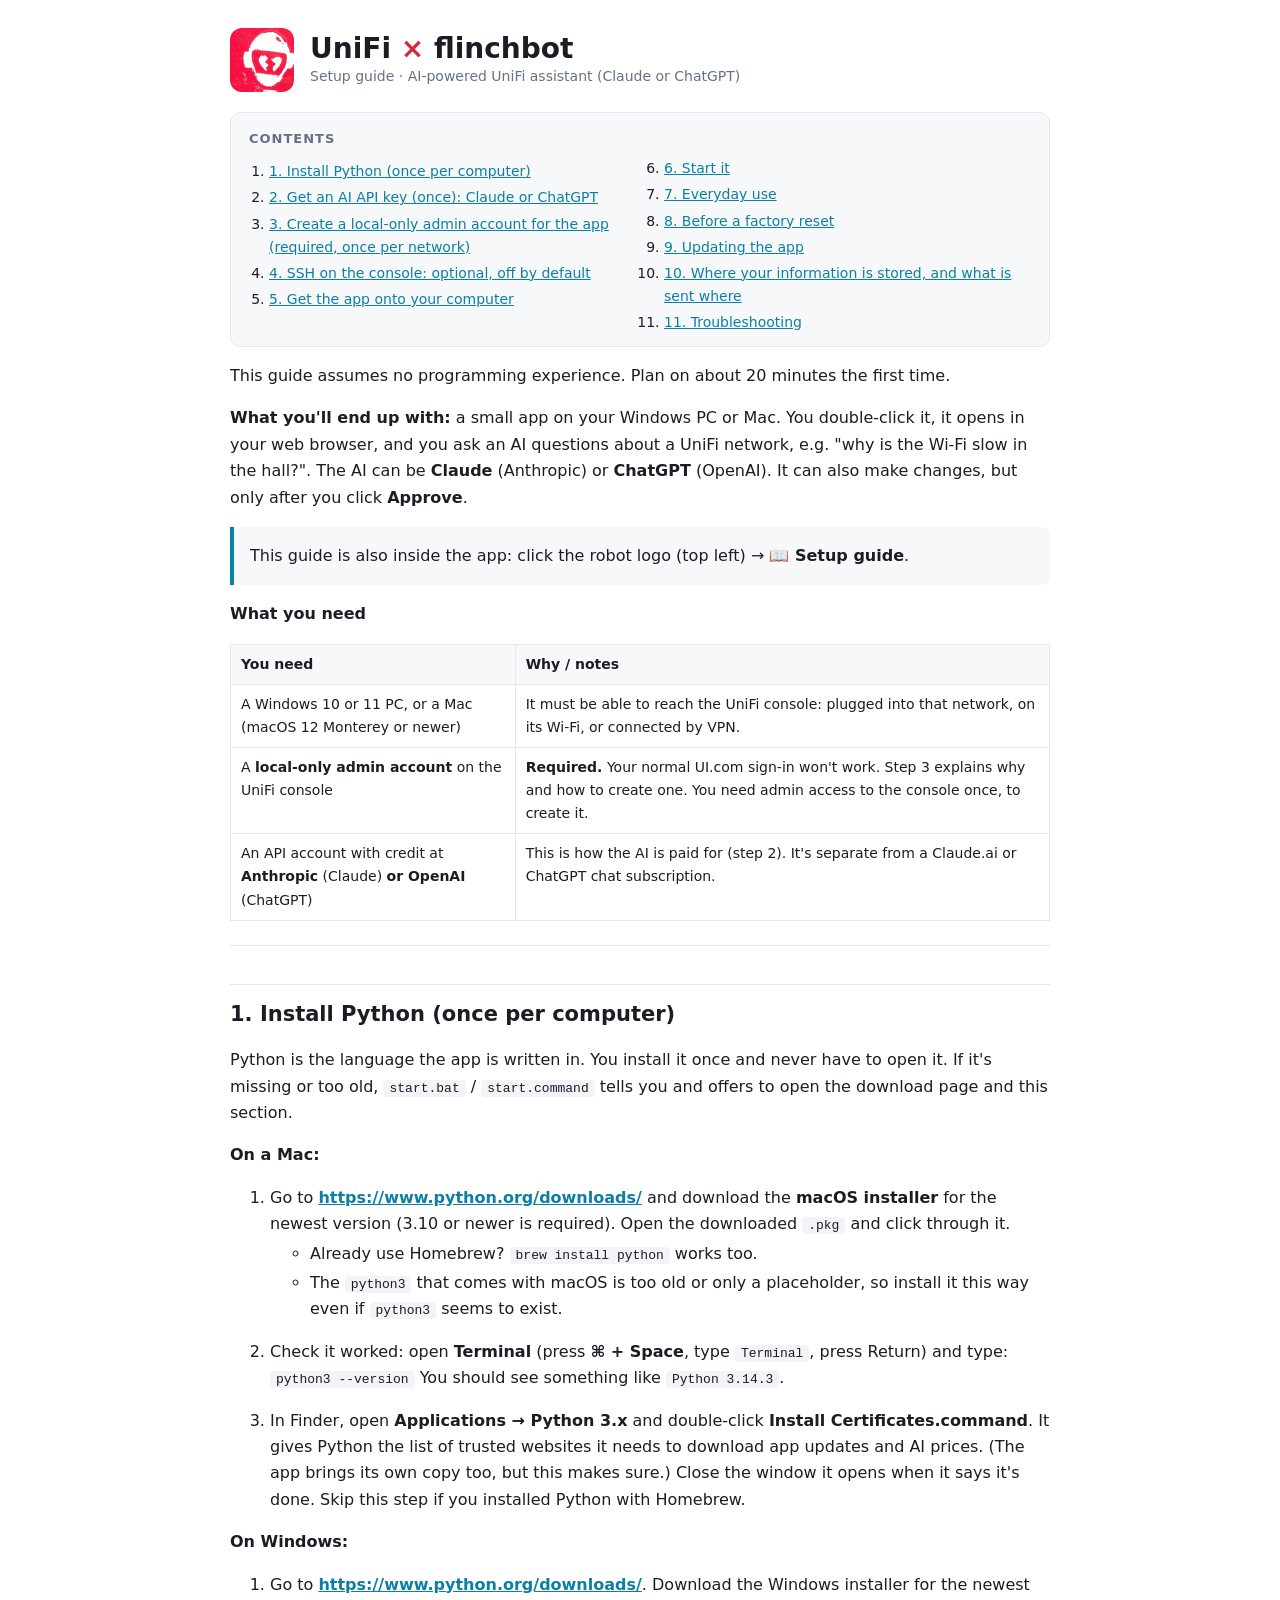
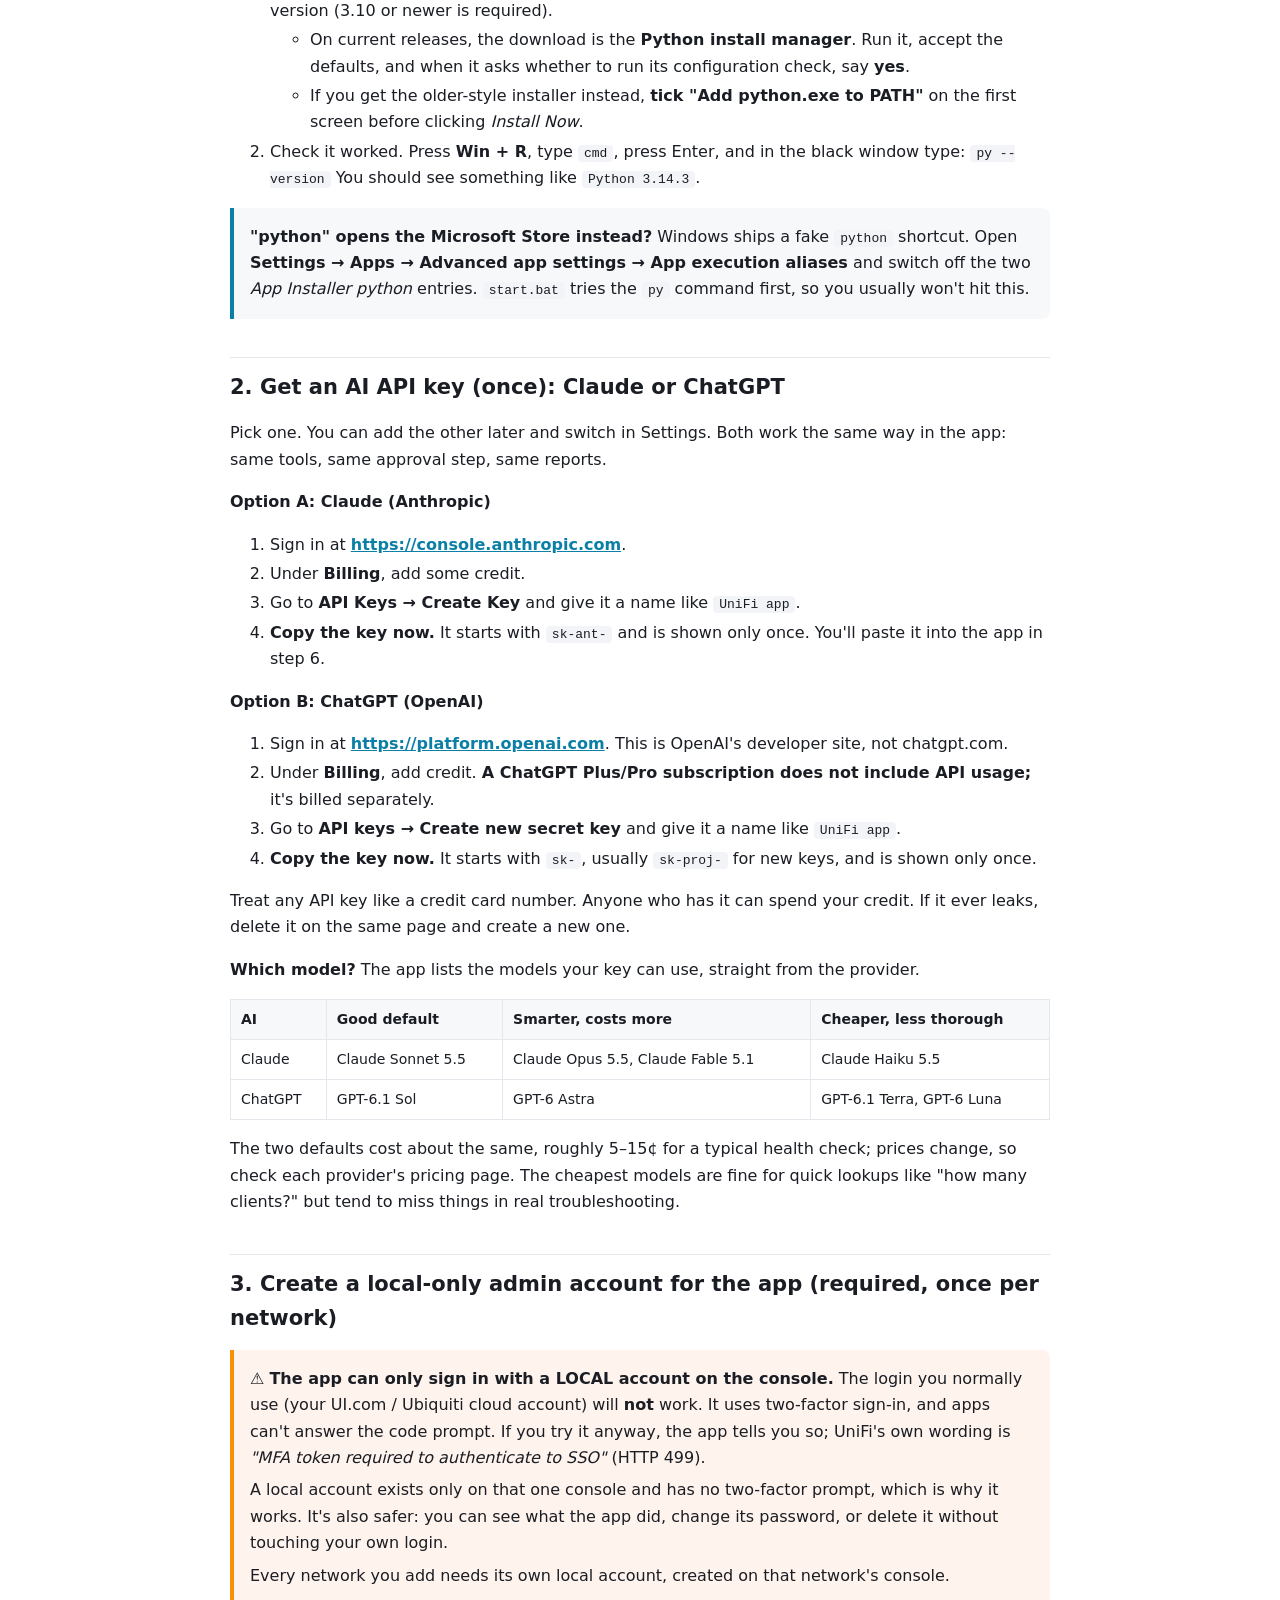
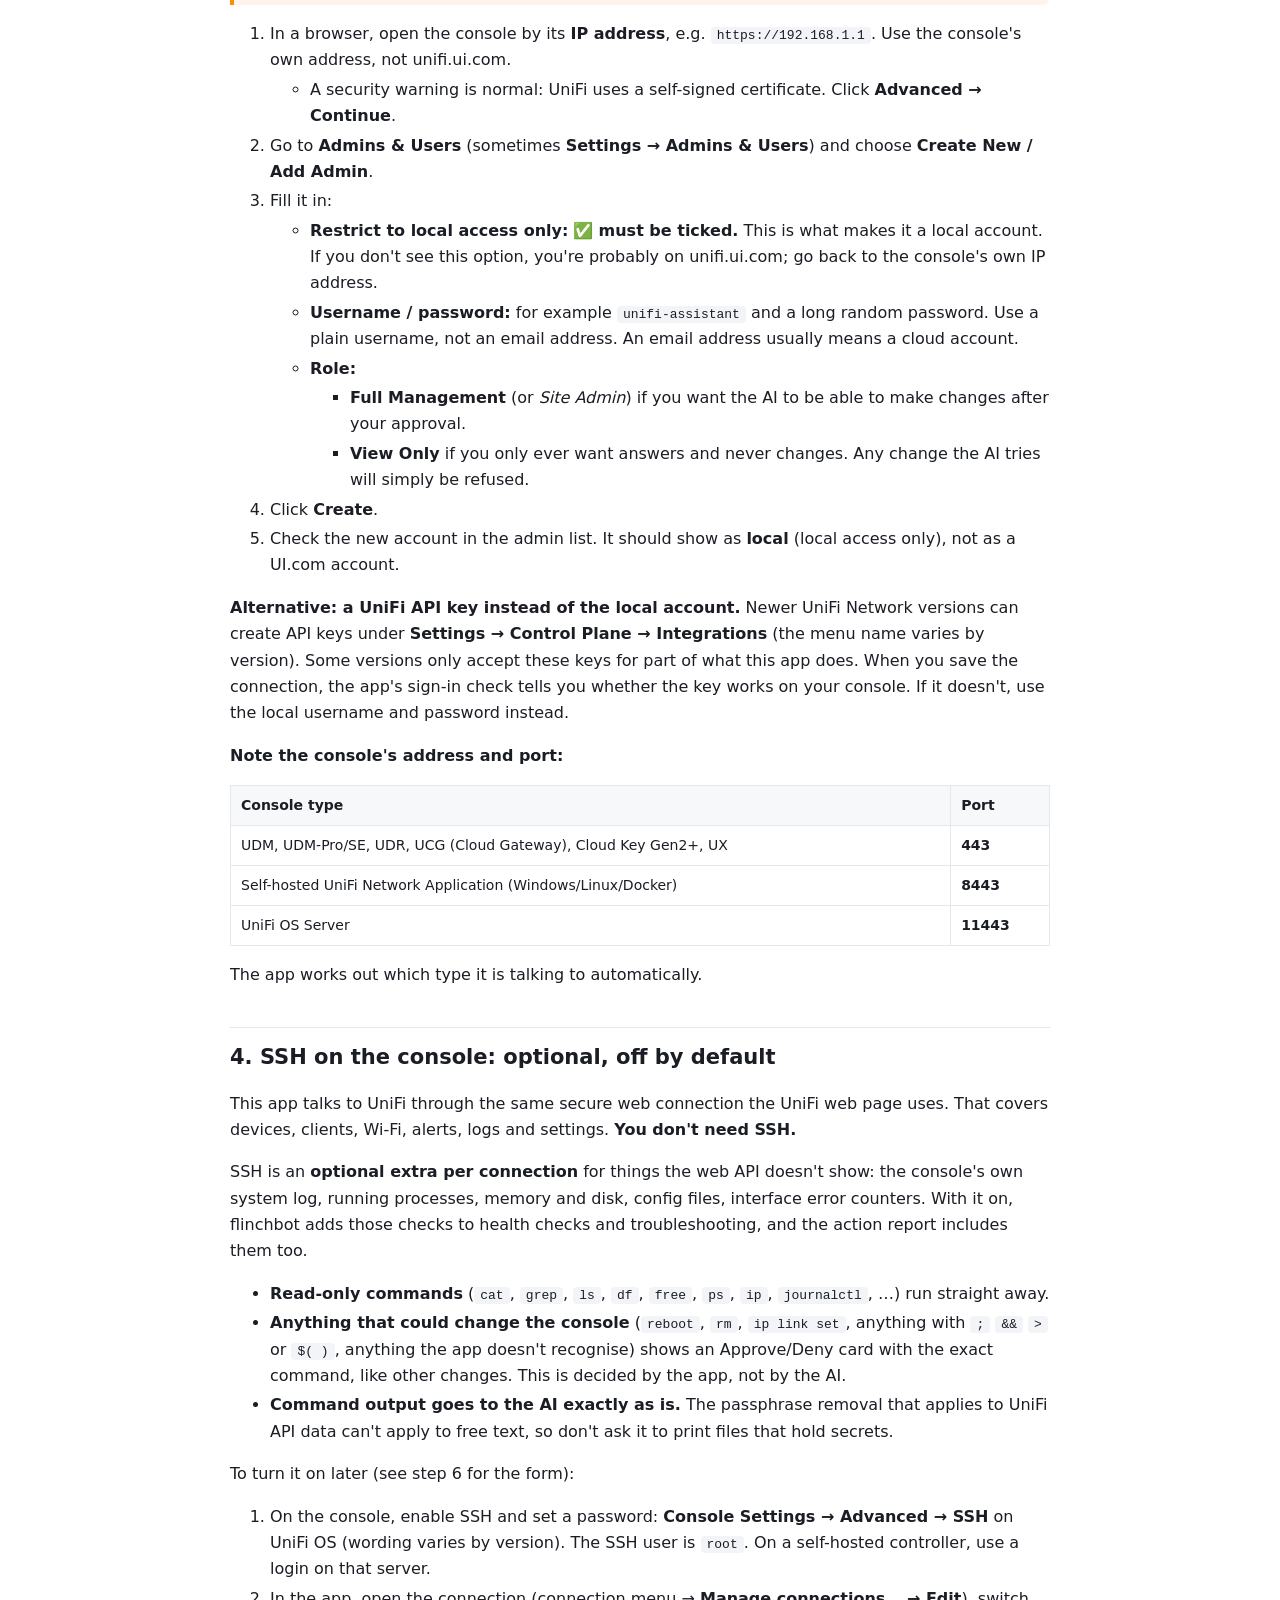
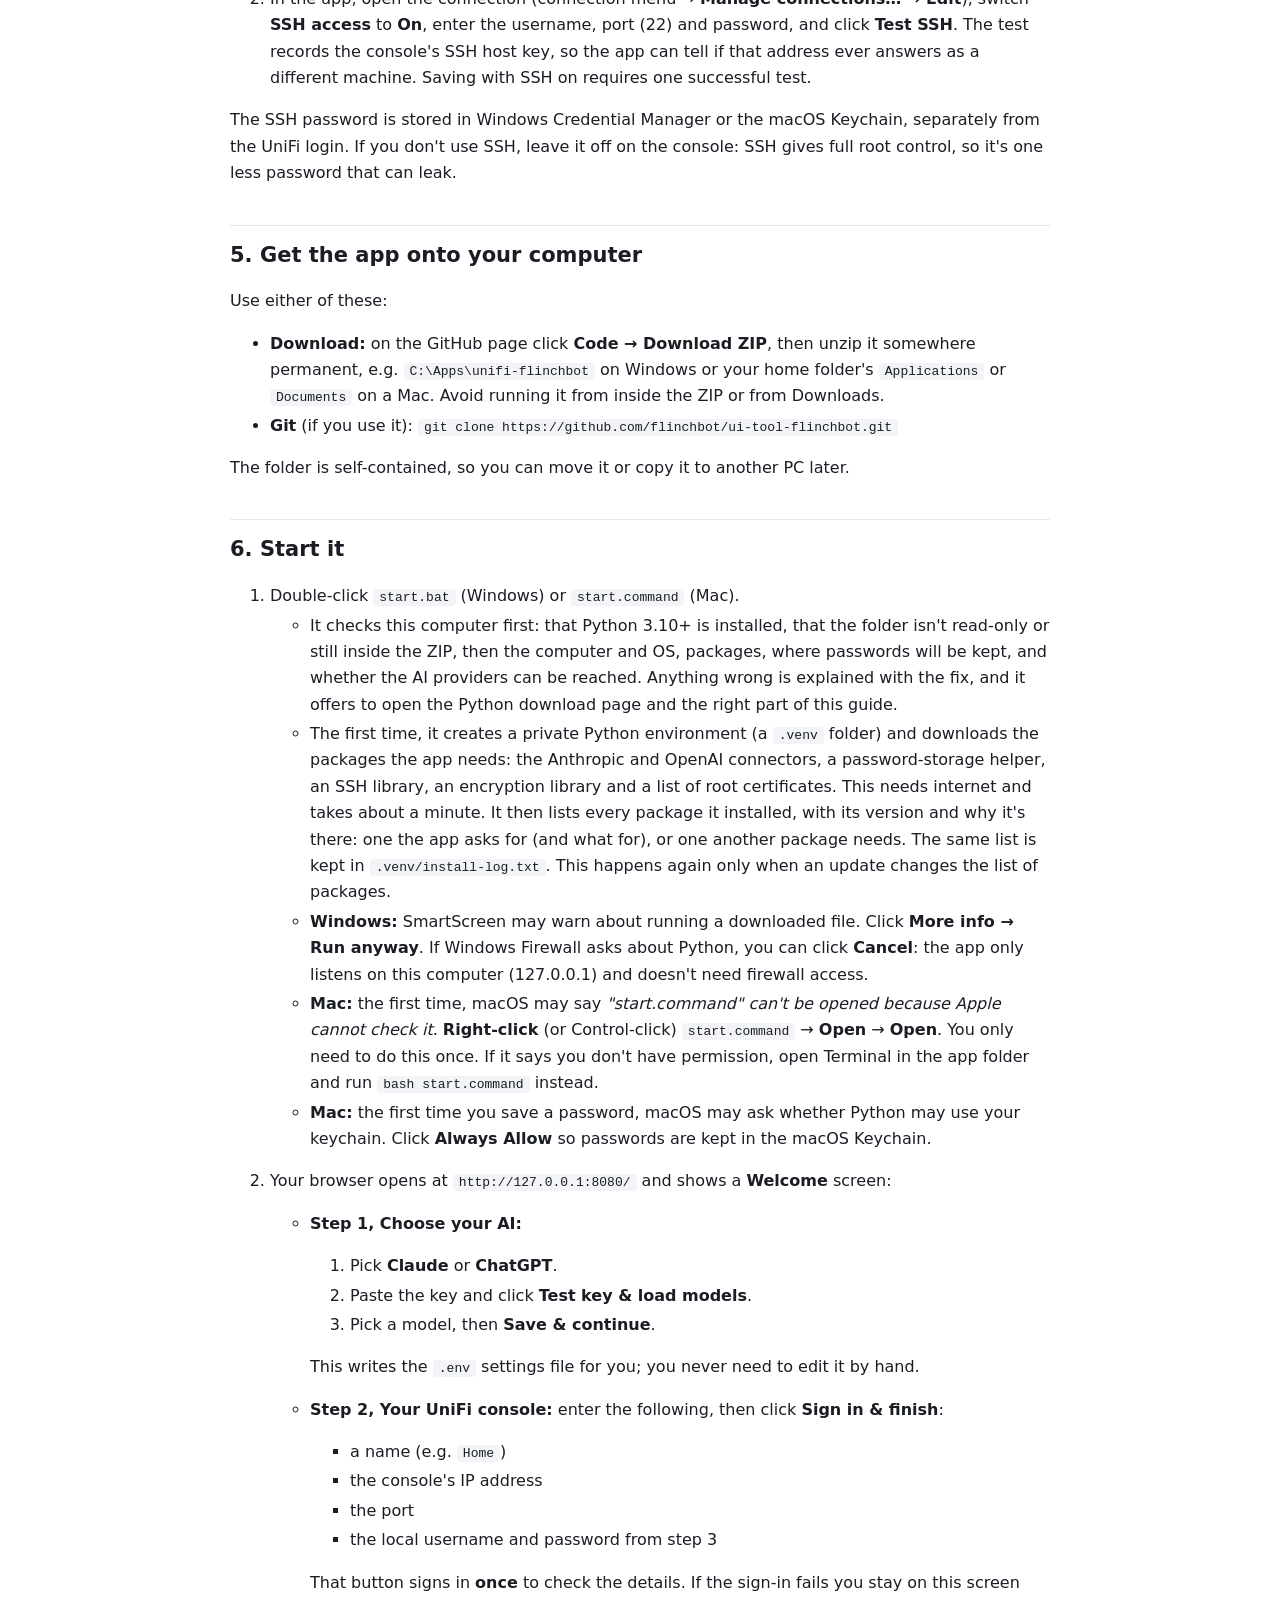
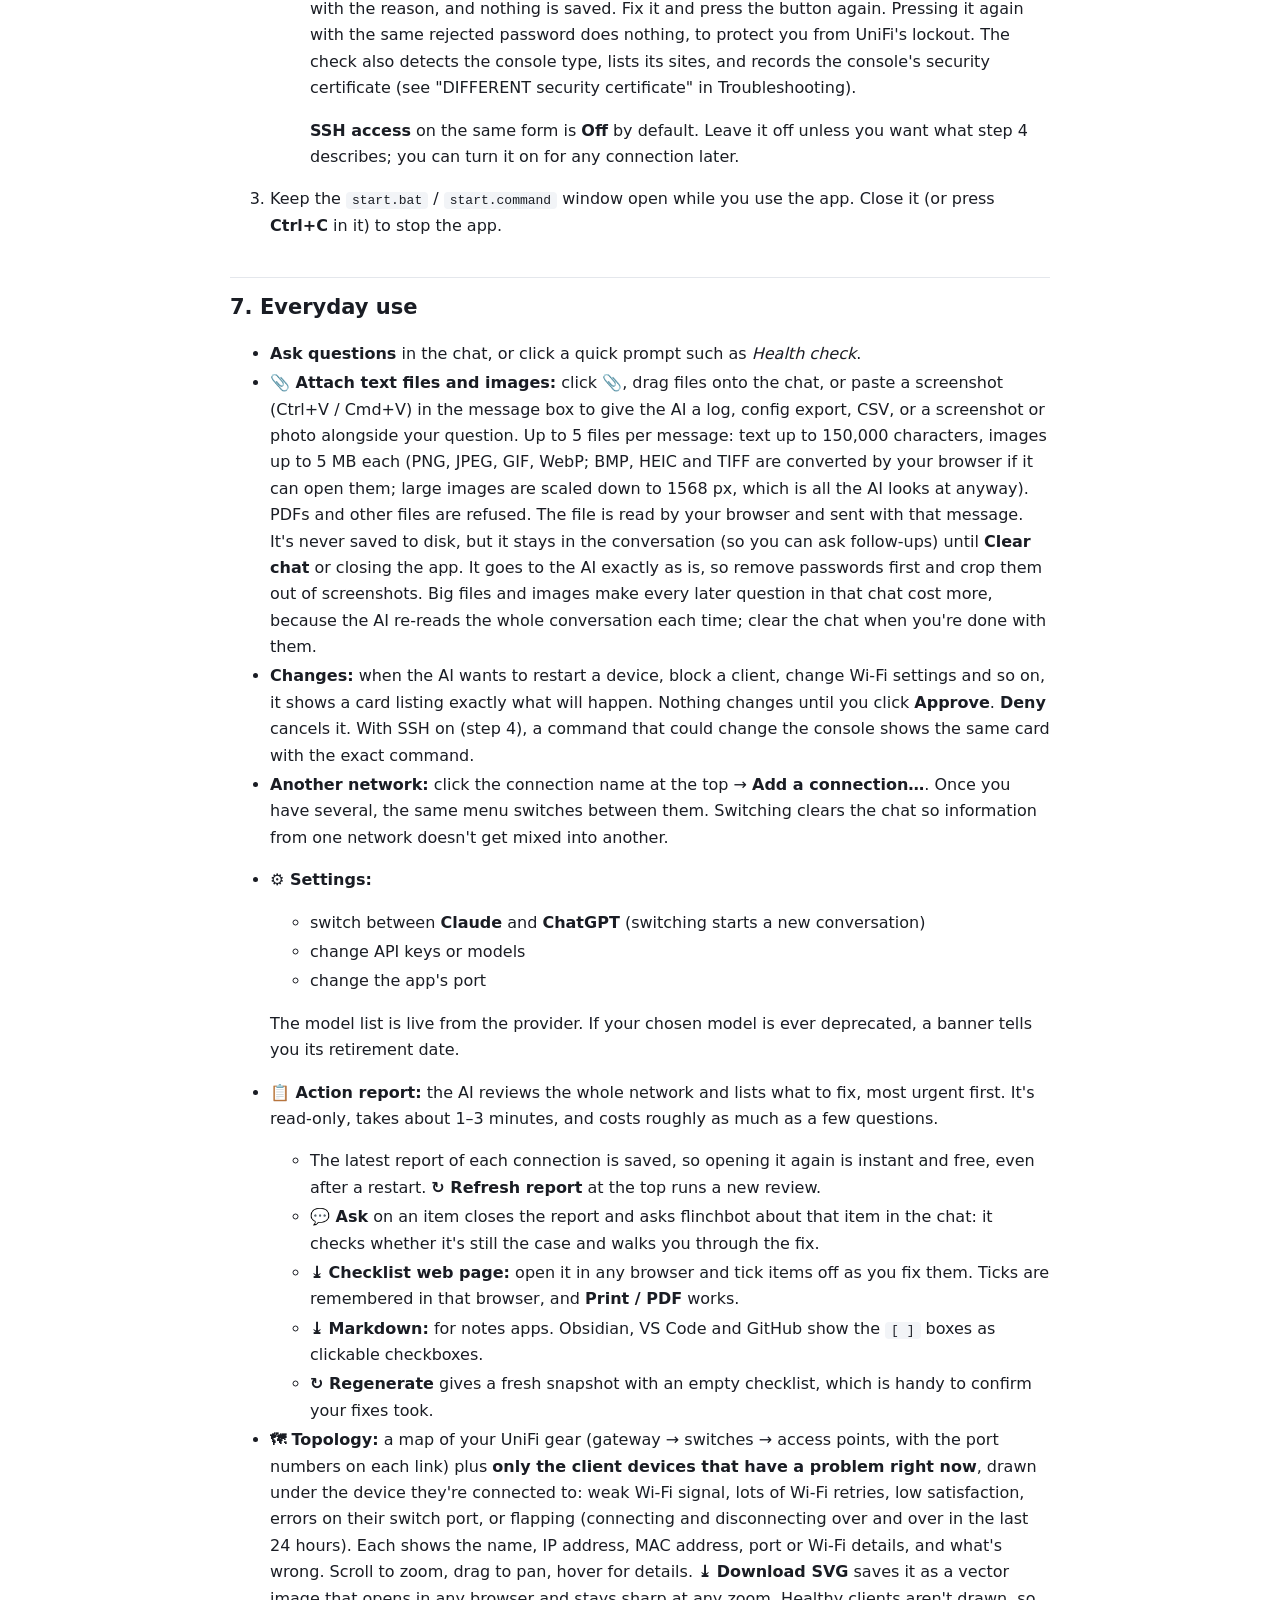
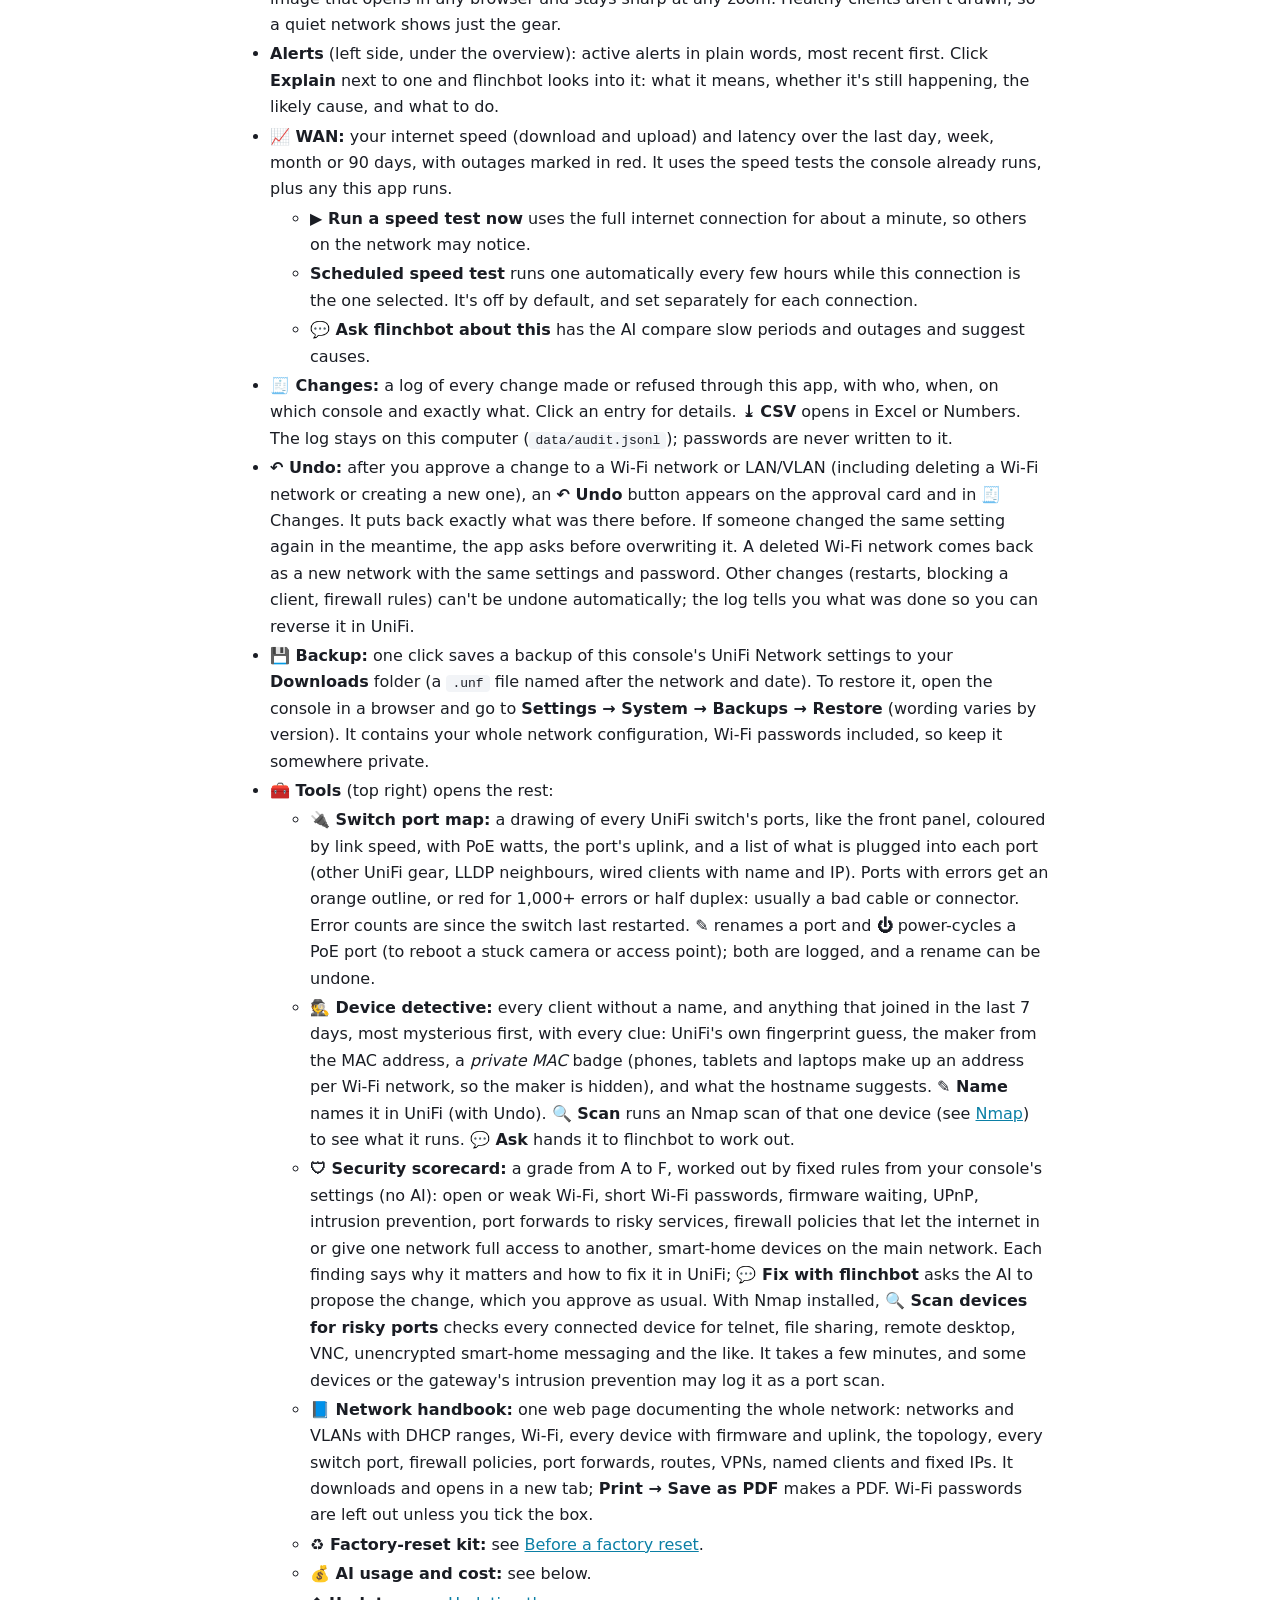
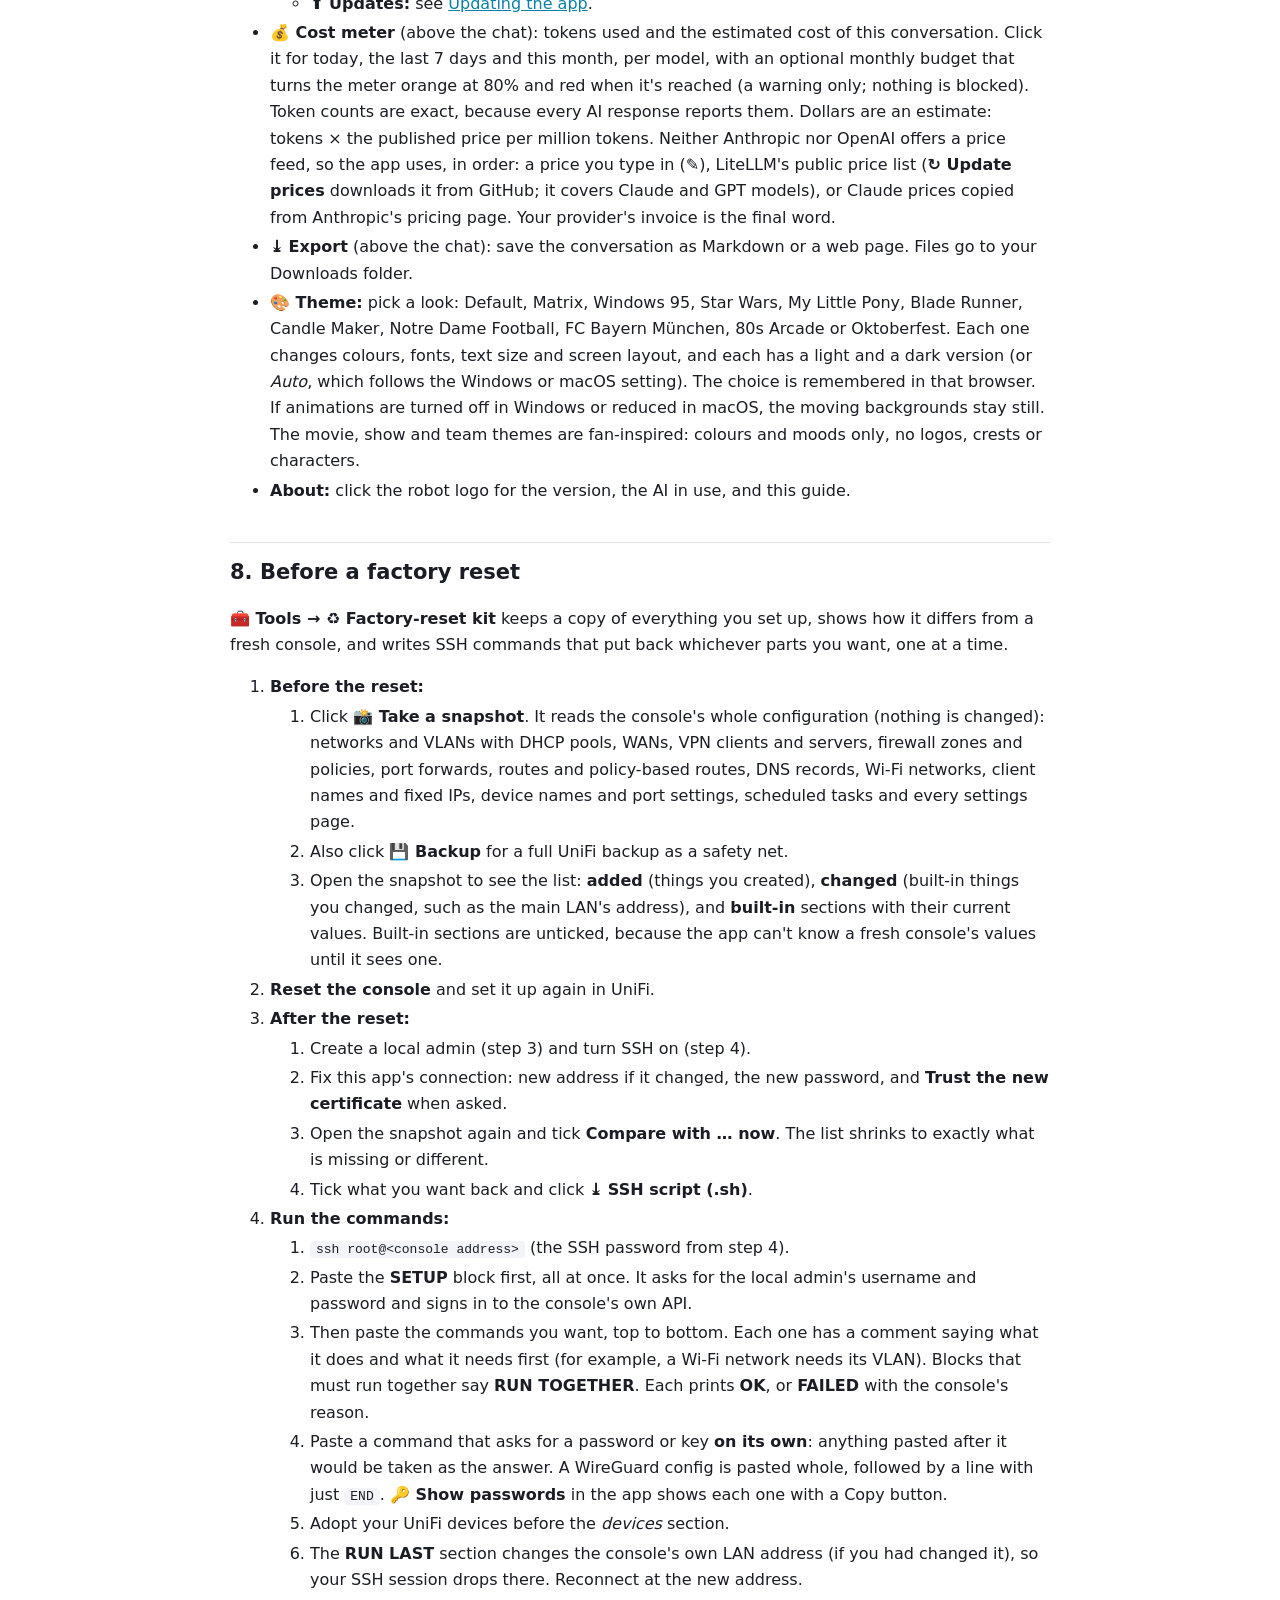
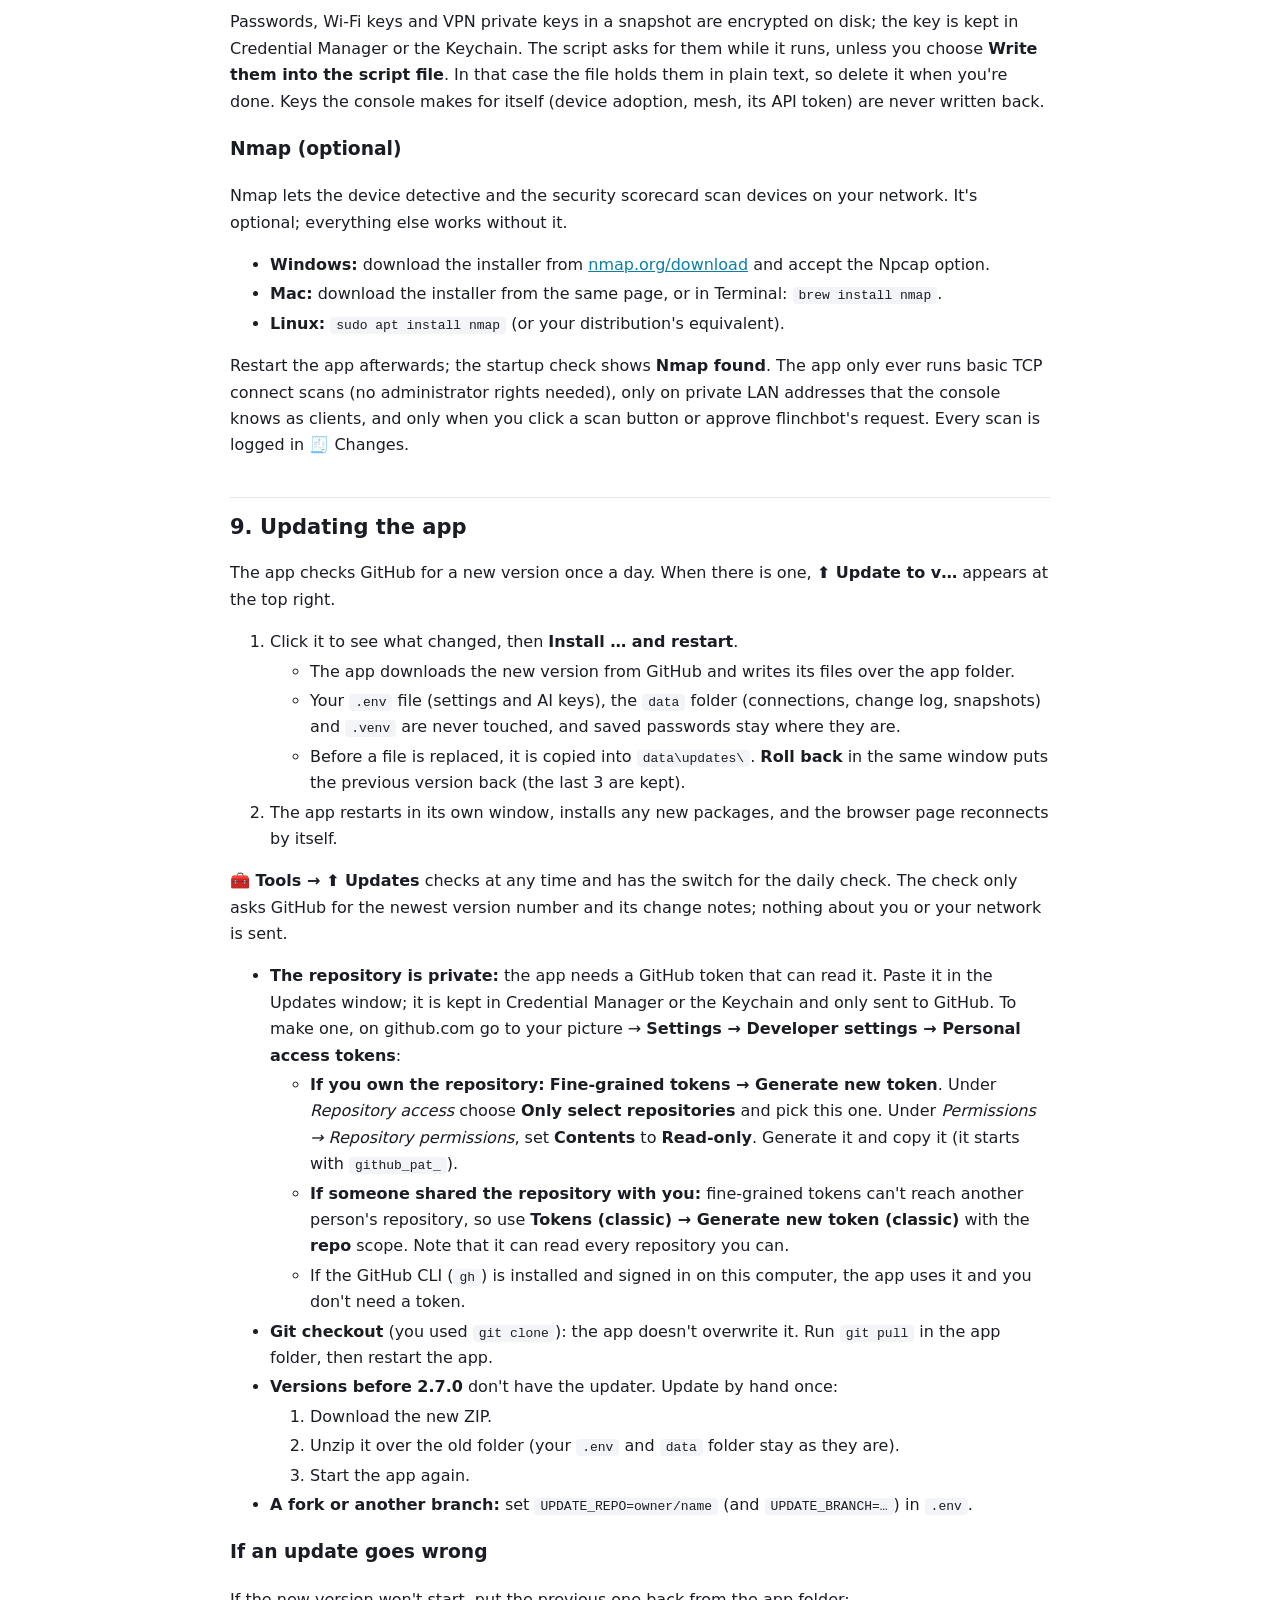
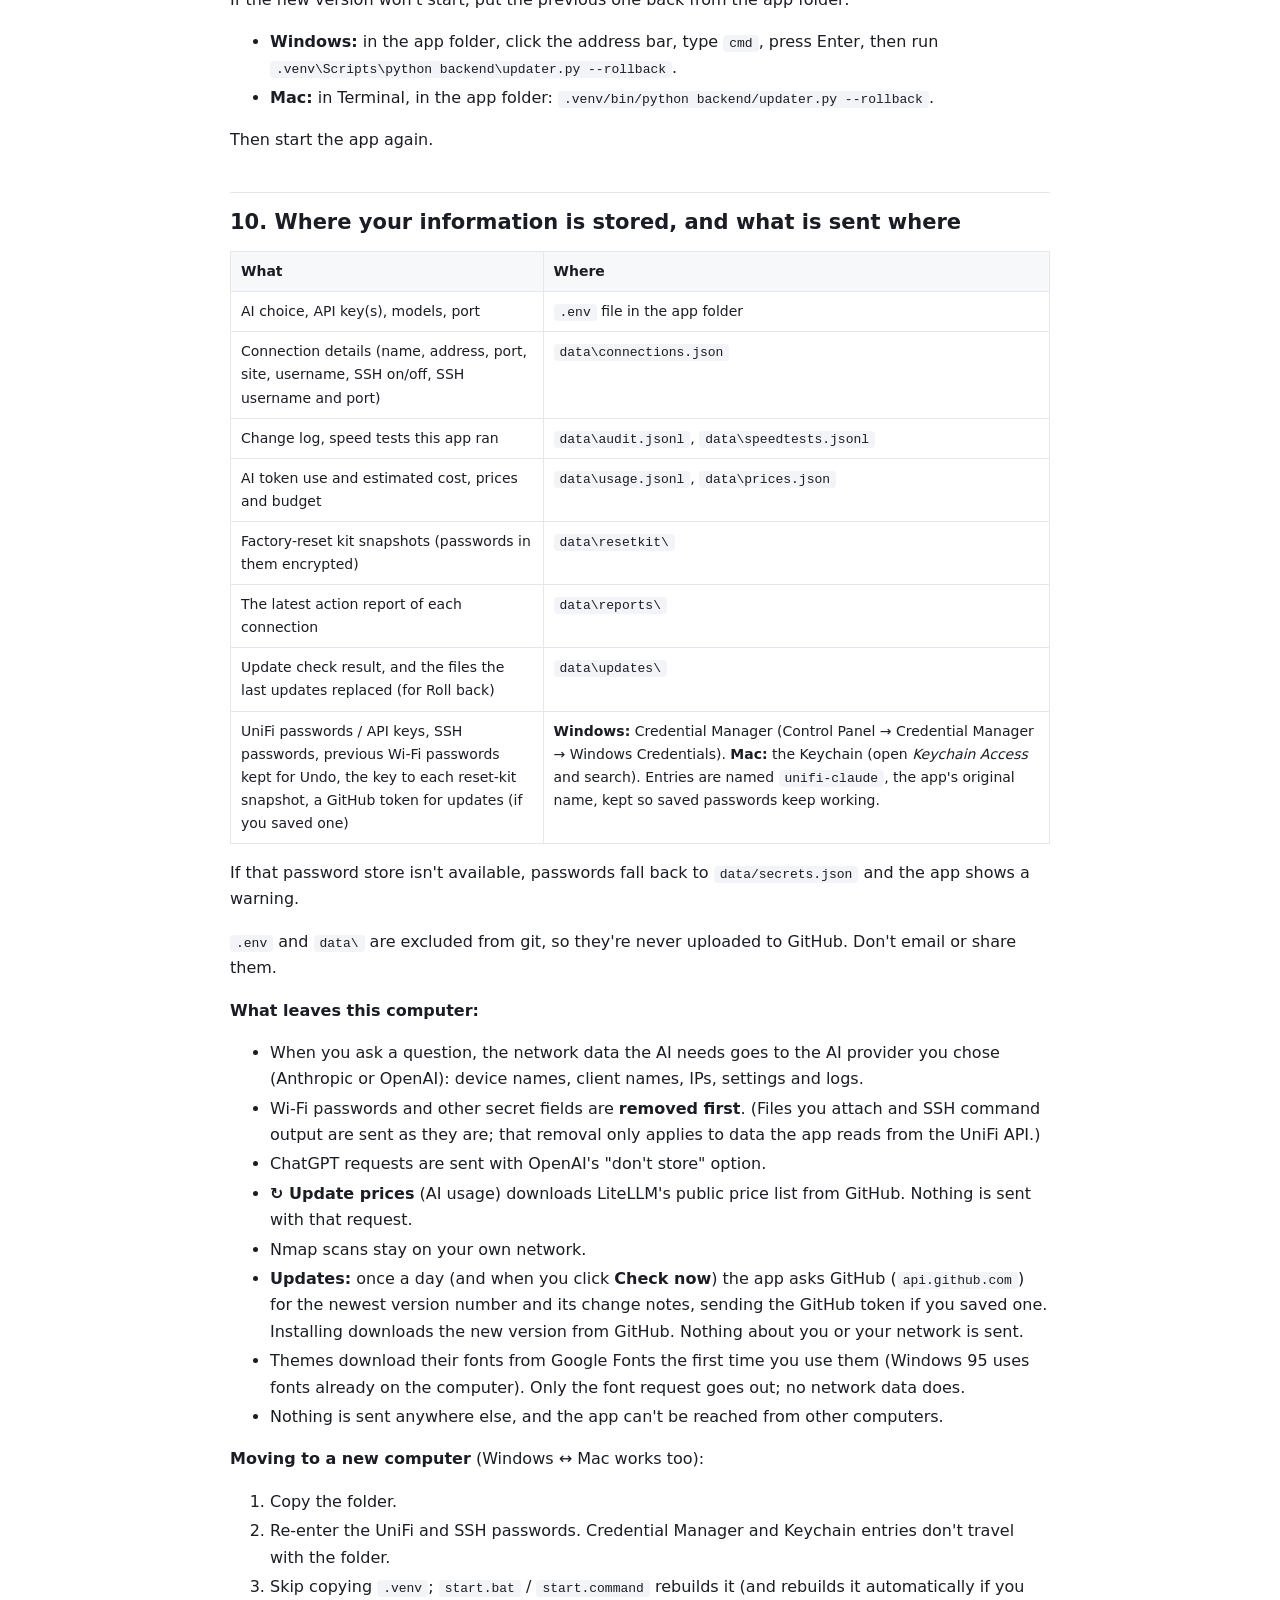
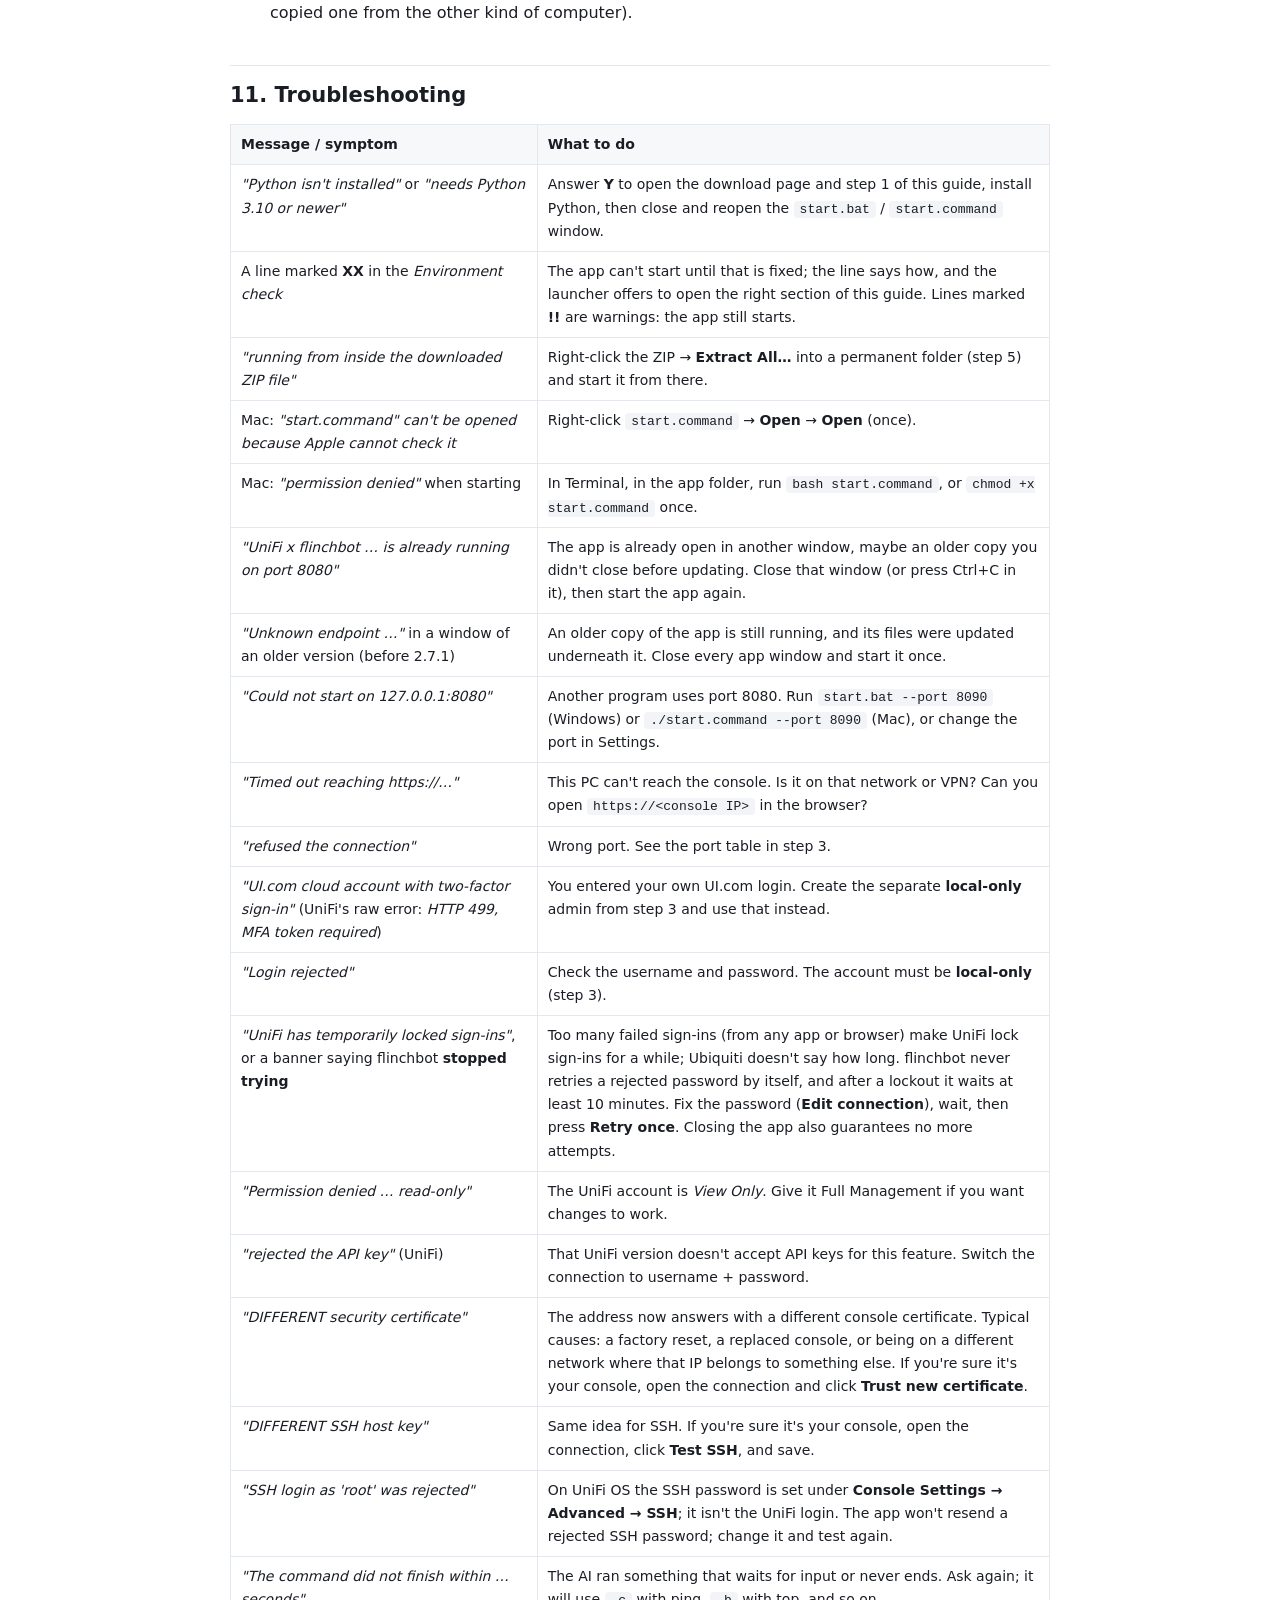
==== SETUP.html @ 0b0d9440 "v2.10.2: the launcher lists every package it installs, and why - New backend/install_deps.py does th" ====
<!DOCTYPE html>
<html lang="en"><head><meta charset="utf-8"><meta name="viewport" content="width=device-width,initial-scale=1">
<title>UniFi × flinchbot — Setup guide</title>
<link rel="icon" href="[data-uri]">
<!-- Generated from SETUP.md by tools/build_setup_html.py. Edit SETUP.md, then rebuild. -->
<style>
  :root { --bg:#fff; --fg:#1a1d24; --muted:#667085; --line:#e4e7ec; --card:#f7f8fa; --accent:#d6283f;
          --link:#0b7fa5; --warn-bg:#fff4ed; --warn-line:#f79009; --code:#f2f4f7; }
  @media (prefers-color-scheme:dark) { :root { --bg:#0d1016; --fg:#e2e8f0; --muted:#8b95a7; --line:#252a36; --card:#141821;
          --accent:#ff6b81; --link:#3cc8f0; --warn-bg:#2a1a12; --warn-line:#ff9a5c; --code:#1b202b; } }
  * { box-sizing:border-box; }
  body { margin:0; background:var(--bg); color:var(--fg); font:16px/1.65 system-ui,-apple-system,"Segoe UI",sans-serif; }
  main { max-width:860px; margin:0 auto; padding:28px 20px 80px; }
  header { display:flex; align-items:center; gap:16px; margin-bottom:8px; }
  header img { width:64px; height:64px; border-radius:12px; }
  h1 { font-size:28px; margin:0; line-height:1.2; } h1 span { color:var(--accent); }
  .sub { color:var(--muted); font-size:14px; }
  nav { background:var(--card); border:1px solid var(--line); border-radius:10px; padding:12px 18px; margin:20px 0 8px; }
  nav b { font-size:13px; text-transform:uppercase; letter-spacing:1px; color:var(--muted); }
  nav ol { margin:6px 0 0; padding-left:20px; columns:2; column-gap:28px; font-size:14px; }
  h2 { font-size:21px; margin:38px 0 10px; padding-top:12px; border-top:1px solid var(--line); scroll-margin-top:12px; }
  a { color:var(--link); }
  table { border-collapse:collapse; width:100%; margin:12px 0; font-size:14px; }
  th, td { border:1px solid var(--line); padding:8px 10px; text-align:left; vertical-align:top; }
  th { background:var(--card); }
  code { font:13px ui-monospace,Consolas,monospace; background:var(--code); padding:1px 6px; border-radius:4px; }
  pre { background:var(--code); padding:12px 14px; border-radius:8px; overflow-x:auto; } pre code { padding:0; background:none; }
  blockquote { margin:14px 0; padding:10px 16px; border-left:4px solid var(--link); background:var(--card); border-radius:0 8px 8px 0; }
  blockquote.warn { border-left-color:var(--warn-line); background:var(--warn-bg); }
  blockquote p { margin:6px 0; }
  hr { border:0; border-top:1px solid var(--line); margin:24px 0; }
  li { margin:3px 0; }
  footer { margin-top:48px; color:var(--muted); font-size:13px; }
  @media (max-width:640px) { nav ol { columns:1; } }
  @media print { nav { display:none; } body { font-size:12px; } h2 { break-after:avoid; } table, blockquote { break-inside:avoid; } }
</style></head>
<body><main>
<header><img src="[data-uri]" alt="flinchbot robot">
<div><h1>UniFi <span>×</span> flinchbot</h1><div class="sub">Setup guide · AI-powered UniFi assistant (Claude or ChatGPT)</div></div></header>
<nav><b>Contents</b><ol><li><a href="#s-1-install-python-once-per-computer">1. Install Python (once per computer)</a></li><li><a href="#s-2-get-an-ai-api-key-once-claude-or-chatgpt">2. Get an AI API key (once): Claude or ChatGPT</a></li><li><a href="#s-3-create-a-local-only-admin-account-for-the-app-required-once-per-network">3. Create a local-only admin account for the app (required, once per network)</a></li><li><a href="#s-4-ssh-on-the-console-optional-off-by-default">4. SSH on the console: optional, off by default</a></li><li><a href="#s-5-get-the-app-onto-your-computer">5. Get the app onto your computer</a></li><li><a href="#s-6-start-it">6. Start it</a></li><li><a href="#s-7-everyday-use">7. Everyday use</a></li><li><a href="#s-8-before-a-factory-reset">8. Before a factory reset</a></li><li><a href="#s-9-updating-the-app">9. Updating the app</a></li><li><a href="#s-10-where-your-information-is-stored-and-what-is-sent-where">10. Where your information is stored, and what is sent where</a></li><li><a href="#s-11-troubleshooting">11. Troubleshooting</a></li></ol></nav>
<p>This guide assumes no programming experience. Plan on about 20 minutes the first time.</p>
<p><strong>What you'll end up with:</strong> a small app on your Windows PC or Mac. You double-click it, it opens in your web browser, and you ask an AI questions about a UniFi network, e.g. "why is the Wi-Fi slow in the hall?". The AI can be <strong>Claude</strong> (Anthropic) or <strong>ChatGPT</strong> (OpenAI). It can also make changes, but only after you click <strong>Approve</strong>.</p>
<blockquote>
<p>This guide is also inside the app: click the robot logo (top left) → <strong>📖 Setup guide</strong>.</p>
</blockquote>
<p><strong>What you need</strong></p>
<table>
<thead>
<tr>
<th>You need</th>
<th>Why / notes</th>
</tr>
</thead>
<tbody>
<tr>
<td>A Windows 10 or 11 PC, or a Mac (macOS 12 Monterey or newer)</td>
<td>It must be able to reach the UniFi console: plugged into that network, on its Wi-Fi, or connected by VPN.</td>
</tr>
<tr>
<td>A <strong>local-only admin account</strong> on the UniFi console</td>
<td><strong>Required.</strong> Your normal UI.com sign-in won't work. Step 3 explains why and how to create one. You need admin access to the console once, to create it.</td>
</tr>
<tr>
<td>An API account with credit at <strong>Anthropic</strong> (Claude) <strong>or OpenAI</strong> (ChatGPT)</td>
<td>This is how the AI is paid for (step 2). It's separate from a Claude.ai or ChatGPT chat subscription.</td>
</tr>
</tbody>
</table>
<hr />
<a id="install-python"></a>
<h2 id="s-1-install-python-once-per-computer">1. Install Python (once per computer)</h2>
<p>Python is the language the app is written in. You install it once and never have to open it. If it's missing or too old, <code>start.bat</code> / <code>start.command</code> tells you and offers to open the download page and this section.</p>
<a id="python-mac"></a>
<p><strong>On a Mac:</strong></p>
<ol>
<li>Go to <strong><a href="https://www.python.org/downloads/" target="_blank" rel="noopener">https://www.python.org/downloads/</a></strong> and download the <strong>macOS installer</strong> for the newest version (3.10 or newer is required). Open the downloaded <code>.pkg</code> and click through it.<ul>
<li>Already use Homebrew? <code>brew install python</code> works too.</li>
<li>The <code>python3</code> that comes with macOS is too old or only a placeholder, so install it this way even if <code>python3</code> seems to exist.</li>
</ul>
</li>
<li>
<p>Check it worked: open <strong>Terminal</strong> (press <strong>⌘ + Space</strong>, type <code>Terminal</code>, press Return) and type:
   <code>python3 --version</code>
   You should see something like <code>Python 3.14.3</code>.</p>
</li>
<li>
<p>In Finder, open <strong>Applications → Python 3.x</strong> and double-click <strong>Install Certificates.command</strong>. It gives Python the list of trusted websites it needs to download app updates and AI prices. (The app brings its own copy too, but this makes sure.) Close the window it opens when it says it's done. Skip this step if you installed Python with Homebrew.</p>
</li>
</ol>
<a id="python-windows"></a>
<p><strong>On Windows:</strong></p>
<ol>
<li>Go to <strong><a href="https://www.python.org/downloads/" target="_blank" rel="noopener">https://www.python.org/downloads/</a></strong>. Download the Windows installer for the newest version (3.10 or newer is required).<ul>
<li>On current releases, the download is the <strong>Python install manager</strong>. Run it, accept the defaults, and when it asks whether to run its configuration check, say <strong>yes</strong>.</li>
<li>If you get the older-style installer instead, <strong>tick "Add python.exe to PATH"</strong> on the first screen before clicking <em>Install Now</em>.</li>
</ul>
</li>
<li>Check it worked. Press <strong>Win + R</strong>, type <code>cmd</code>, press Enter, and in the black window type:
   <code>py --version</code>
   You should see something like <code>Python 3.14.3</code>.</li>
</ol>
<blockquote>
<p><strong>"python" opens the Microsoft Store instead?</strong> Windows ships a fake <code>python</code> shortcut. Open <strong>Settings → Apps → Advanced app settings → App execution aliases</strong> and switch off the two <em>App Installer python</em> entries. <code>start.bat</code> tries the <code>py</code> command first, so you usually won't hit this.</p>
</blockquote>
<h2 id="s-2-get-an-ai-api-key-once-claude-or-chatgpt">2. Get an AI API key (once): Claude or ChatGPT</h2>
<p>Pick one. You can add the other later and switch in Settings. Both work the same way in the app: same tools, same approval step, same reports.</p>
<p><strong>Option A: Claude (Anthropic)</strong></p>
<ol>
<li>Sign in at <strong><a href="https://console.anthropic.com" target="_blank" rel="noopener">https://console.anthropic.com</a></strong>.</li>
<li>Under <strong>Billing</strong>, add some credit.</li>
<li>Go to <strong>API Keys → Create Key</strong> and give it a name like <code>UniFi app</code>.</li>
<li><strong>Copy the key now.</strong> It starts with <code>sk-ant-</code> and is shown only once. You'll paste it into the app in step 6.</li>
</ol>
<p><strong>Option B: ChatGPT (OpenAI)</strong></p>
<ol>
<li>Sign in at <strong><a href="https://platform.openai.com" target="_blank" rel="noopener">https://platform.openai.com</a></strong>. This is OpenAI's developer site, not chatgpt.com.</li>
<li>Under <strong>Billing</strong>, add credit. <strong>A ChatGPT Plus/Pro subscription does not include API usage;</strong> it's billed separately.</li>
<li>Go to <strong>API keys → Create new secret key</strong> and give it a name like <code>UniFi app</code>.</li>
<li><strong>Copy the key now.</strong> It starts with <code>sk-</code>, usually <code>sk-proj-</code> for new keys, and is shown only once.</li>
</ol>
<p>Treat any API key like a credit card number. Anyone who has it can spend your credit. If it ever leaks, delete it on the same page and create a new one.</p>
<p><strong>Which model?</strong> The app lists the models your key can use, straight from the provider.</p>
<table>
<thead>
<tr>
<th>AI</th>
<th>Good default</th>
<th>Smarter, costs more</th>
<th>Cheaper, less thorough</th>
</tr>
</thead>
<tbody>
<tr>
<td>Claude</td>
<td>Claude Sonnet 5.5</td>
<td>Claude Opus 5.5, Claude Fable 5.1</td>
<td>Claude Haiku 5.5</td>
</tr>
<tr>
<td>ChatGPT</td>
<td>GPT-6.1 Sol</td>
<td>GPT-6 Astra</td>
<td>GPT-6.1 Terra, GPT-6 Luna</td>
</tr>
</tbody>
</table>
<p>The two defaults cost about the same, roughly 5–15¢ for a typical health check; prices change, so check each provider's pricing page. The cheapest models are fine for quick lookups like "how many clients?" but tend to miss things in real troubleshooting.</p>
<h2 id="s-3-create-a-local-only-admin-account-for-the-app-required-once-per-network">3. Create a local-only admin account for the app (required, once per network)</h2>
<blockquote class="warn">
<p>⚠️ <strong>The app can only sign in with a LOCAL account on the console.</strong>
The login you normally use (your UI.com / Ubiquiti cloud account) will <strong>not</strong> work. It uses two-factor sign-in, and apps can't answer the code prompt. If you try it anyway, the app tells you so; UniFi's own wording is <em>"MFA token required to authenticate to SSO"</em> (HTTP 499).</p>
<p>A local account exists only on that one console and has no two-factor prompt, which is why it works. It's also safer: you can see what the app did, change its password, or delete it without touching your own login.</p>
<p>Every network you add needs its own local account, created on that network's console.</p>
</blockquote>
<ol>
<li>In a browser, open the console by its <strong>IP address</strong>, e.g. <code>https://192.168.1.1</code>. Use the console's own address, not unifi.ui.com.<ul>
<li>A security warning is normal: UniFi uses a self-signed certificate. Click <strong>Advanced → Continue</strong>.</li>
</ul>
</li>
<li>Go to <strong>Admins &amp; Users</strong> (sometimes <strong>Settings → Admins &amp; Users</strong>) and choose <strong>Create New / Add Admin</strong>.</li>
<li>Fill it in:<ul>
<li><strong>Restrict to local access only:</strong> ✅ <strong>must be ticked.</strong> This is what makes it a local account. If you don't see this option, you're probably on unifi.ui.com; go back to the console's own IP address.</li>
<li><strong>Username / password:</strong> for example <code>unifi-assistant</code> and a long random password. Use a plain username, not an email address. An email address usually means a cloud account.</li>
<li><strong>Role:</strong><ul>
<li><strong>Full Management</strong> (or <em>Site Admin</em>) if you want the AI to be able to make changes after your approval.</li>
<li><strong>View Only</strong> if you only ever want answers and never changes. Any change the AI tries will simply be refused.</li>
</ul>
</li>
</ul>
</li>
<li>Click <strong>Create</strong>.</li>
<li>Check the new account in the admin list. It should show as <strong>local</strong> (local access only), not as a UI.com account.</li>
</ol>
<p><strong>Alternative: a UniFi API key instead of the local account.</strong> Newer UniFi Network versions can create API keys under <strong>Settings → Control Plane → Integrations</strong> (the menu name varies by version). Some versions only accept these keys for part of what this app does. When you save the connection, the app's sign-in check tells you whether the key works on your console. If it doesn't, use the local username and password instead.</p>
<p><strong>Note the console's address and port:</strong></p>
<table>
<thead>
<tr>
<th>Console type</th>
<th>Port</th>
</tr>
</thead>
<tbody>
<tr>
<td>UDM, UDM-Pro/SE, UDR, UCG (Cloud Gateway), Cloud Key Gen2+, UX</td>
<td><strong>443</strong></td>
</tr>
<tr>
<td>Self-hosted UniFi Network Application (Windows/Linux/Docker)</td>
<td><strong>8443</strong></td>
</tr>
<tr>
<td>UniFi OS Server</td>
<td><strong>11443</strong></td>
</tr>
</tbody>
</table>
<p>The app works out which type it is talking to automatically.</p>
<h2 id="s-4-ssh-on-the-console-optional-off-by-default">4. SSH on the console: optional, off by default</h2>
<p>This app talks to UniFi through the same secure web connection the UniFi web page uses. That covers devices, clients, Wi-Fi, alerts, logs and settings. <strong>You don't need SSH.</strong></p>
<p>SSH is an <strong>optional extra per connection</strong> for things the web API doesn't show: the console's own system log, running processes, memory and disk, config files, interface error counters. With it on, flinchbot adds those checks to health checks and troubleshooting, and the action report includes them too.</p>
<ul>
<li><strong>Read-only commands</strong> (<code>cat</code>, <code>grep</code>, <code>ls</code>, <code>df</code>, <code>free</code>, <code>ps</code>, <code>ip</code>, <code>journalctl</code>, …) run straight away.</li>
<li><strong>Anything that could change the console</strong> (<code>reboot</code>, <code>rm</code>, <code>ip link set</code>, anything with <code>;</code> <code>&amp;&amp;</code> <code>&gt;</code> or <code>$( )</code>, anything the app doesn't recognise) shows an Approve/Deny card with the exact command, like other changes. This is decided by the app, not by the AI.</li>
<li><strong>Command output goes to the AI exactly as is.</strong> The passphrase removal that applies to UniFi API data can't apply to free text, so don't ask it to print files that hold secrets.</li>
</ul>
<p>To turn it on later (see step 6 for the form):</p>
<ol>
<li>On the console, enable SSH and set a password: <strong>Console Settings → Advanced → SSH</strong> on UniFi OS (wording varies by version). The SSH user is <code>root</code>. On a self-hosted controller, use a login on that server.</li>
<li>In the app, open the connection (connection menu → <strong>Manage connections… → Edit</strong>), switch <strong>SSH access</strong> to <strong>On</strong>, enter the username, port (22) and password, and click <strong>Test SSH</strong>. The test records the console's SSH host key, so the app can tell if that address ever answers as a different machine. Saving with SSH on requires one successful test.</li>
</ol>
<p>The SSH password is stored in Windows Credential Manager or the macOS Keychain, separately from the UniFi login. If you don't use SSH, leave it off on the console: SSH gives full root control, so it's one less password that can leak.</p>
<a id="get-the-app"></a>
<h2 id="s-5-get-the-app-onto-your-computer">5. Get the app onto your computer</h2>
<p>Use either of these:</p>
<ul>
<li><strong>Download:</strong> on the GitHub page click <strong>Code → Download ZIP</strong>, then unzip it somewhere permanent, e.g. <code>C:\Apps\unifi-flinchbot</code> on Windows or your home folder's <code>Applications</code> or <code>Documents</code> on a Mac. Avoid running it from inside the ZIP or from Downloads.</li>
<li><strong>Git</strong> (if you use it): <code>git clone https://github.com/flinchbot/ui-tool-flinchbot.git</code></li>
</ul>
<p>The folder is self-contained, so you can move it or copy it to another PC later.</p>
<a id="start-it"></a>
<h2 id="s-6-start-it">6. Start it</h2>
<ol>
<li>Double-click <strong><code>start.bat</code></strong> (Windows) or <strong><code>start.command</code></strong> (Mac).<ul>
<li>It checks this computer first: that Python 3.10+ is installed, that the folder isn't read-only or still inside the ZIP, then the computer and OS, packages, where passwords will be kept, and whether the AI providers can be reached. Anything wrong is explained with the fix, and it offers to open the Python download page and the right part of this guide.</li>
<li>The first time, it creates a private Python environment (a <code>.venv</code> folder) and downloads the packages the app needs: the Anthropic and OpenAI connectors, a password-storage helper, an SSH library, an encryption library and a list of root certificates. This needs internet and takes about a minute. It then lists every package it installed, with its version and why it's there: one the app asks for (and what for), or one another package needs. The same list is kept in <code>.venv/install-log.txt</code>. This happens again only when an update changes the list of packages.</li>
<li><strong>Windows:</strong> SmartScreen may warn about running a downloaded file. Click <strong>More info → Run anyway</strong>. If Windows Firewall asks about Python, you can click <strong>Cancel</strong>: the app only listens on this computer (127.0.0.1) and doesn't need firewall access.</li>
<li><strong>Mac:</strong> the first time, macOS may say <em>"start.command" can't be opened because Apple cannot check it</em>. <strong>Right-click</strong> (or Control-click) <code>start.command</code> → <strong>Open</strong> → <strong>Open</strong>. You only need to do this once. If it says you don't have permission, open Terminal in the app folder and run <code>bash start.command</code> instead.</li>
<li><strong>Mac:</strong> the first time you save a password, macOS may ask whether Python may use your keychain. Click <strong>Always Allow</strong> so passwords are kept in the macOS Keychain.</li>
</ul>
</li>
<li>
<p>Your browser opens at <code>http://127.0.0.1:8080/</code> and shows a <strong>Welcome</strong> screen:</p>
<ul>
<li>
<p><strong>Step 1, Choose your AI:</strong></p>
<ol>
<li>Pick <strong>Claude</strong> or <strong>ChatGPT</strong>.</li>
<li>Paste the key and click <strong>Test key &amp; load models</strong>.</li>
<li>Pick a model, then <strong>Save &amp; continue</strong>.</li>
</ol>
<p>This writes the <code>.env</code> settings file for you; you never need to edit it by hand.</p>
</li>
<li>
<p><strong>Step 2, Your UniFi console:</strong> enter the following, then click <strong>Sign in &amp; finish</strong>:</p>
<ul>
<li>a name (e.g. <code>Home</code>)</li>
<li>the console's IP address</li>
<li>the port</li>
<li>the local username and password from step 3</li>
</ul>
<p>That button signs in <strong>once</strong> to check the details. If the sign-in fails you stay on this screen with the reason, and nothing is saved. Fix it and press the button again. Pressing it again with the same rejected password does nothing, to protect you from UniFi's lockout. The check also detects the console type, lists its sites, and records the console's security certificate (see "DIFFERENT security certificate" in Troubleshooting).</p>
<p><strong>SSH access</strong> on the same form is <strong>Off</strong> by default. Leave it off unless you want what step 4 describes; you can turn it on for any connection later.</p>
</li>
</ul>
</li>
<li>
<p>Keep the <code>start.bat</code> / <code>start.command</code> window open while you use the app. Close it (or press <strong>Ctrl+C</strong> in it) to stop the app.</p>
</li>
</ol>
<h2 id="s-7-everyday-use">7. Everyday use</h2>
<ul>
<li><strong>Ask questions</strong> in the chat, or click a quick prompt such as <em>Health check</em>.</li>
<li><strong>📎 Attach text files and images:</strong> click 📎, drag files onto the chat, or paste a screenshot (Ctrl+V / Cmd+V) in the message box to give the AI a log, config export, CSV, or a screenshot or photo alongside your question. Up to 5 files per message: text up to 150,000 characters, images up to 5 MB each (PNG, JPEG, GIF, WebP; BMP, HEIC and TIFF are converted by your browser if it can open them; large images are scaled down to 1568 px, which is all the AI looks at anyway). PDFs and other files are refused. The file is read by your browser and sent with that message. It's never saved to disk, but it stays in the conversation (so you can ask follow-ups) until <strong>Clear chat</strong> or closing the app. It goes to the AI exactly as is, so remove passwords first and crop them out of screenshots. Big files and images make every later question in that chat cost more, because the AI re-reads the whole conversation each time; clear the chat when you're done with them.</li>
<li><strong>Changes:</strong> when the AI wants to restart a device, block a client, change Wi-Fi settings and so on, it shows a card listing exactly what will happen. Nothing changes until you click <strong>Approve</strong>. <strong>Deny</strong> cancels it. With SSH on (step 4), a command that could change the console shows the same card with the exact command.</li>
<li><strong>Another network:</strong> click the connection name at the top → <strong>Add a connection…</strong>. Once you have several, the same menu switches between them. Switching clears the chat so information from one network doesn't get mixed into another.</li>
<li>
<p><strong>⚙ Settings:</strong></p>
<ul>
<li>switch between <strong>Claude</strong> and <strong>ChatGPT</strong> (switching starts a new conversation)</li>
<li>change API keys or models</li>
<li>change the app's port</li>
</ul>
<p>The model list is live from the provider. If your chosen model is ever deprecated, a banner tells you its retirement date.</p>
</li>
<li>
<p><strong>📋 Action report:</strong> the AI reviews the whole network and lists what to fix, most urgent first. It's read-only, takes about 1–3 minutes, and costs roughly as much as a few questions.</p>
<ul>
<li>The latest report of each connection is saved, so opening it again is instant and free, even after a restart. <strong>↻ Refresh report</strong> at the top runs a new review.</li>
<li><strong>💬 Ask</strong> on an item closes the report and asks flinchbot about that item in the chat: it checks whether it's still the case and walks you through the fix.</li>
<li><strong>⤓ Checklist web page:</strong> open it in any browser and tick items off as you fix them. Ticks are remembered in that browser, and <strong>Print / PDF</strong> works.</li>
<li><strong>⤓ Markdown:</strong> for notes apps. Obsidian, VS Code and GitHub show the <code>[ ]</code> boxes as clickable checkboxes.</li>
<li><strong>↻ Regenerate</strong> gives a fresh snapshot with an empty checklist, which is handy to confirm your fixes took.</li>
</ul>
</li>
<li><strong>🗺 Topology:</strong> a map of your UniFi gear (gateway → switches → access points, with the port numbers on each link) plus <strong>only the client devices that have a problem right now</strong>, drawn under the device they're connected to: weak Wi-Fi signal, lots of Wi-Fi retries, low satisfaction, errors on their switch port, or flapping (connecting and disconnecting over and over in the last 24 hours). Each shows the name, IP address, MAC address, port or Wi-Fi details, and what's wrong. Scroll to zoom, drag to pan, hover for details. <strong>⤓ Download SVG</strong> saves it as a vector image that opens in any browser and stays sharp at any zoom. Healthy clients aren't drawn, so a quiet network shows just the gear.</li>
<li><strong>Alerts</strong> (left side, under the overview): active alerts in plain words, most recent first. Click <strong>Explain</strong> next to one and flinchbot looks into it: what it means, whether it's still happening, the likely cause, and what to do.</li>
<li><strong>📈 WAN:</strong> your internet speed (download and upload) and latency over the last day, week, month or 90 days, with outages marked in red. It uses the speed tests the console already runs, plus any this app runs.<ul>
<li><strong>▶ Run a speed test now</strong> uses the full internet connection for about a minute, so others on the network may notice.</li>
<li><strong>Scheduled speed test</strong> runs one automatically every few hours while this connection is the one selected. It's off by default, and set separately for each connection.</li>
<li><strong>💬 Ask flinchbot about this</strong> has the AI compare slow periods and outages and suggest causes.</li>
</ul>
</li>
<li><strong>🧾 Changes:</strong> a log of every change made or refused through this app, with who, when, on which console and exactly what. Click an entry for details. <strong>⤓ CSV</strong> opens in Excel or Numbers. The log stays on this computer (<code>data/audit.jsonl</code>); passwords are never written to it.</li>
<li><strong>↶ Undo:</strong> after you approve a change to a Wi-Fi network or LAN/VLAN (including deleting a Wi-Fi network or creating a new one), an <strong>↶ Undo</strong> button appears on the approval card and in 🧾 Changes. It puts back exactly what was there before. If someone changed the same setting again in the meantime, the app asks before overwriting it. A deleted Wi-Fi network comes back as a new network with the same settings and password. Other changes (restarts, blocking a client, firewall rules) can't be undone automatically; the log tells you what was done so you can reverse it in UniFi.</li>
<li><strong>💾 Backup:</strong> one click saves a backup of this console's UniFi Network settings to your <strong>Downloads</strong> folder (a <code>.unf</code> file named after the network and date). To restore it, open the console in a browser and go to <strong>Settings → System → Backups → Restore</strong> (wording varies by version). It contains your whole network configuration, Wi-Fi passwords included, so keep it somewhere private.</li>
<li><strong>🧰 Tools</strong> (top right) opens the rest:<ul>
<li><strong>🔌 Switch port map:</strong> a drawing of every UniFi switch's ports, like the front panel, coloured by link speed, with PoE watts, the port's uplink, and a list of what is plugged into each port (other UniFi gear, LLDP neighbours, wired clients with name and IP). Ports with errors get an orange outline, or red for 1,000+ errors or half duplex: usually a bad cable or connector. Error counts are since the switch last restarted. <strong>✎</strong> renames a port and <strong>⏻</strong> power-cycles a PoE port (to reboot a stuck camera or access point); both are logged, and a rename can be undone.</li>
<li><strong>🕵 Device detective:</strong> every client without a name, and anything that joined in the last 7 days, most mysterious first, with every clue: UniFi's own fingerprint guess, the maker from the MAC address, a <em>private MAC</em> badge (phones, tablets and laptops make up an address per Wi-Fi network, so the maker is hidden), and what the hostname suggests. <strong>✎ Name</strong> names it in UniFi (with Undo). <strong>🔍 Scan</strong> runs an Nmap scan of that one device (see <a href="#nmap">Nmap</a>) to see what it runs. <strong>💬 Ask</strong> hands it to flinchbot to work out.</li>
<li><strong>🛡 Security scorecard:</strong> a grade from A to F, worked out by fixed rules from your console's settings (no AI): open or weak Wi-Fi, short Wi-Fi passwords, firmware waiting, UPnP, intrusion prevention, port forwards to risky services, firewall policies that let the internet in or give one network full access to another, smart-home devices on the main network. Each finding says why it matters and how to fix it in UniFi; <strong>💬 Fix with flinchbot</strong> asks the AI to propose the change, which you approve as usual. With Nmap installed, <strong>🔍 Scan devices for risky ports</strong> checks every connected device for telnet, file sharing, remote desktop, VNC, unencrypted smart-home messaging and the like. It takes a few minutes, and some devices or the gateway's intrusion prevention may log it as a port scan.</li>
<li><strong>📘 Network handbook:</strong> one web page documenting the whole network: networks and VLANs with DHCP ranges, Wi-Fi, every device with firmware and uplink, the topology, every switch port, firewall policies, port forwards, routes, VPNs, named clients and fixed IPs. It downloads and opens in a new tab; <strong>Print → Save as PDF</strong> makes a PDF. Wi-Fi passwords are left out unless you tick the box.</li>
<li><strong>♻ Factory-reset kit:</strong> see <a href="#reset-kit">Before a factory reset</a>.</li>
<li><strong>💰 AI usage and cost:</strong> see below.</li>
<li><strong>⬆ Updates:</strong> see <a href="#updates">Updating the app</a>.</li>
</ul>
</li>
<li><strong>💰 Cost meter</strong> (above the chat): tokens used and the estimated cost of this conversation. Click it for today, the last 7 days and this month, per model, with an optional monthly budget that turns the meter orange at 80% and red when it's reached (a warning only; nothing is blocked). Token counts are exact, because every AI response reports them. Dollars are an estimate: tokens × the published price per million tokens. Neither Anthropic nor OpenAI offers a price feed, so the app uses, in order: a price you type in (✎), LiteLLM's public price list (<strong>↻ Update prices</strong> downloads it from GitHub; it covers Claude and GPT models), or Claude prices copied from Anthropic's pricing page. Your provider's invoice is the final word.</li>
<li><strong>⤓ Export</strong> (above the chat): save the conversation as Markdown or a web page. Files go to your Downloads folder.</li>
<li><strong>🎨 Theme:</strong> pick a look: Default, Matrix, Windows 95, Star Wars, My Little Pony, Blade Runner, Candle Maker, Notre Dame Football, FC Bayern München, 80s Arcade or Oktoberfest. Each one changes colours, fonts, text size and screen layout, and each has a light and a dark version (or <em>Auto</em>, which follows the Windows or macOS setting). The choice is remembered in that browser. If animations are turned off in Windows or reduced in macOS, the moving backgrounds stay still. The movie, show and team themes are fan-inspired: colours and moods only, no logos, crests or characters.</li>
<li><strong>About:</strong> click the robot logo for the version, the AI in use, and this guide.</li>
</ul>
<a id="reset-kit"></a>
<h2 id="s-8-before-a-factory-reset">8. Before a factory reset</h2>
<p><strong>🧰 Tools → ♻ Factory-reset kit</strong> keeps a copy of everything you set up, shows how it differs from a fresh console, and writes SSH commands that put back whichever parts you want, one at a time.</p>
<ol>
<li><strong>Before the reset:</strong><ol>
<li>Click <strong>📸 Take a snapshot</strong>. It reads the console's whole configuration (nothing is changed): networks and VLANs with DHCP pools, WANs, VPN clients and servers, firewall zones and policies, port forwards, routes and policy-based routes, DNS records, Wi-Fi networks, client names and fixed IPs, device names and port settings, scheduled tasks and every settings page.</li>
<li>Also click <strong>💾 Backup</strong> for a full UniFi backup as a safety net.</li>
<li>Open the snapshot to see the list: <strong>added</strong> (things you created), <strong>changed</strong> (built-in things you changed, such as the main LAN's address), and <strong>built-in</strong> sections with their current values. Built-in sections are unticked, because the app can't know a fresh console's values until it sees one.</li>
</ol>
</li>
<li><strong>Reset the console</strong> and set it up again in UniFi.</li>
<li><strong>After the reset:</strong><ol>
<li>Create a local admin (step 3) and turn SSH on (step 4).</li>
<li>Fix this app's connection: new address if it changed, the new password, and <strong>Trust the new certificate</strong> when asked.</li>
<li>Open the snapshot again and tick <strong>Compare with … now</strong>. The list shrinks to exactly what is missing or different.</li>
<li>Tick what you want back and click <strong>⤓ SSH script (.sh)</strong>.</li>
</ol>
</li>
<li><strong>Run the commands:</strong><ol>
<li><code>ssh root@&lt;console address&gt;</code> (the SSH password from step 4).</li>
<li>Paste the <strong>SETUP</strong> block first, all at once. It asks for the local admin's username and password and signs in to the console's own API.</li>
<li>Then paste the commands you want, top to bottom. Each one has a comment saying what it does and what it needs first (for example, a Wi-Fi network needs its VLAN). Blocks that must run together say <strong>RUN TOGETHER</strong>. Each prints <strong>OK</strong>, or <strong>FAILED</strong> with the console's reason.</li>
<li>Paste a command that asks for a password or key <strong>on its own</strong>: anything pasted after it would be taken as the answer. A WireGuard config is pasted whole, followed by a line with just <code>END</code>. <strong>🔑 Show passwords</strong> in the app shows each one with a Copy button.</li>
<li>Adopt your UniFi devices before the <em>devices</em> section.</li>
<li>The <strong>RUN LAST</strong> section changes the console's own LAN address (if you had changed it), so your SSH session drops there. Reconnect at the new address.</li>
</ol>
</li>
</ol>
<p>Passwords, Wi-Fi keys and VPN private keys in a snapshot are encrypted on disk; the key is kept in Credential Manager or the Keychain. The script asks for them while it runs, unless you choose <strong>Write them into the script file</strong>. In that case the file holds them in plain text, so delete it when you're done. Keys the console makes for itself (device adoption, mesh, its API token) are never written back.</p>
<a id="nmap"></a>
<h3>Nmap (optional)</h3>
<p>Nmap lets the device detective and the security scorecard scan devices on your network. It's optional; everything else works without it.</p>
<ul>
<li><strong>Windows:</strong> download the installer from <a href="https://nmap.org/download">nmap.org/download</a> and accept the Npcap option.</li>
<li><strong>Mac:</strong> download the installer from the same page, or in Terminal: <code>brew install nmap</code>.</li>
<li><strong>Linux:</strong> <code>sudo apt install nmap</code> (or your distribution's equivalent).</li>
</ul>
<p>Restart the app afterwards; the startup check shows <strong>Nmap found</strong>. The app only ever runs basic TCP connect scans (no administrator rights needed), only on private LAN addresses that the console knows as clients, and only when you click a scan button or approve flinchbot's request. Every scan is logged in 🧾 Changes.</p>
<a id="updates"></a>
<h2 id="s-9-updating-the-app">9. Updating the app</h2>
<p>The app checks GitHub for a new version once a day. When there is one, <strong>⬆ Update to v…</strong> appears at the top right.</p>
<ol>
<li>Click it to see what changed, then <strong>Install … and restart</strong>.<ul>
<li>The app downloads the new version from GitHub and writes its files over the app folder.</li>
<li>Your <code>.env</code> file (settings and AI keys), the <code>data</code> folder (connections, change log, snapshots) and <code>.venv</code> are never touched, and saved passwords stay where they are.</li>
<li>Before a file is replaced, it is copied into <code>data\updates\</code>. <strong>Roll back</strong> in the same window puts the previous version back (the last 3 are kept).</li>
</ul>
</li>
<li>The app restarts in its own window, installs any new packages, and the browser page reconnects by itself.</li>
</ol>
<p><strong>🧰 Tools → ⬆ Updates</strong> checks at any time and has the switch for the daily check. The check only asks GitHub for the newest version number and its change notes; nothing about you or your network is sent.</p>
<ul>
<li><strong>The repository is private:</strong> the app needs a GitHub token that can read it. Paste it in the Updates window; it is kept in Credential Manager or the Keychain and only sent to GitHub. To make one, on github.com go to your picture → <strong>Settings → Developer settings → Personal access tokens</strong>:<ul>
<li><strong>If you own the repository:</strong> <strong>Fine-grained tokens → Generate new token</strong>. Under <em>Repository access</em> choose <strong>Only select repositories</strong> and pick this one. Under <em>Permissions → Repository permissions</em>, set <strong>Contents</strong> to <strong>Read-only</strong>. Generate it and copy it (it starts with <code>github_pat_</code>).</li>
<li><strong>If someone shared the repository with you:</strong> fine-grained tokens can't reach another person's repository, so use <strong>Tokens (classic) → Generate new token (classic)</strong> with the <strong>repo</strong> scope. Note that it can read every repository you can.</li>
<li>If the GitHub CLI (<code>gh</code>) is installed and signed in on this computer, the app uses it and you don't need a token.</li>
</ul>
</li>
<li><strong>Git checkout</strong> (you used <code>git clone</code>): the app doesn't overwrite it. Run <code>git pull</code> in the app folder, then restart the app.</li>
<li><strong>Versions before 2.7.0</strong> don't have the updater. Update by hand once:<ol>
<li>Download the new ZIP.</li>
<li>Unzip it over the old folder (your <code>.env</code> and <code>data</code> folder stay as they are).</li>
<li>Start the app again.</li>
</ol>
</li>
<li><strong>A fork or another branch:</strong> set <code>UPDATE_REPO=owner/name</code> (and <code>UPDATE_BRANCH=…</code>) in <code>.env</code>.</li>
</ul>
<a id="update-rollback"></a>
<h3>If an update goes wrong</h3>
<p>If the new version won't start, put the previous one back from the app folder:</p>
<ul>
<li><strong>Windows:</strong> in the app folder, click the address bar, type <code>cmd</code>, press Enter, then run <code>.venv\Scripts\python backend\updater.py --rollback</code>.</li>
<li><strong>Mac:</strong> in Terminal, in the app folder: <code>.venv/bin/python backend/updater.py --rollback</code>.</li>
</ul>
<p>Then start the app again.</p>
<a id="where-stored"></a>
<h2 id="s-10-where-your-information-is-stored-and-what-is-sent-where">10. Where your information is stored, and what is sent where</h2>
<table>
<thead>
<tr>
<th>What</th>
<th>Where</th>
</tr>
</thead>
<tbody>
<tr>
<td>AI choice, API key(s), models, port</td>
<td><code>.env</code> file in the app folder</td>
</tr>
<tr>
<td>Connection details (name, address, port, site, username, SSH on/off, SSH username and port)</td>
<td><code>data\connections.json</code></td>
</tr>
<tr>
<td>Change log, speed tests this app ran</td>
<td><code>data\audit.jsonl</code>, <code>data\speedtests.jsonl</code></td>
</tr>
<tr>
<td>AI token use and estimated cost, prices and budget</td>
<td><code>data\usage.jsonl</code>, <code>data\prices.json</code></td>
</tr>
<tr>
<td>Factory-reset kit snapshots (passwords in them encrypted)</td>
<td><code>data\resetkit\</code></td>
</tr>
<tr>
<td>The latest action report of each connection</td>
<td><code>data\reports\</code></td>
</tr>
<tr>
<td>Update check result, and the files the last updates replaced (for Roll back)</td>
<td><code>data\updates\</code></td>
</tr>
<tr>
<td>UniFi passwords / API keys, SSH passwords, previous Wi-Fi passwords kept for Undo, the key to each reset-kit snapshot, a GitHub token for updates (if you saved one)</td>
<td><strong>Windows:</strong> Credential Manager (Control Panel → Credential Manager → Windows Credentials). <strong>Mac:</strong> the Keychain (open <em>Keychain Access</em> and search). Entries are named <code>unifi-claude</code>, the app's original name, kept so saved passwords keep working.</td>
</tr>
</tbody>
</table>
<p>If that password store isn't available, passwords fall back to <code>data/secrets.json</code> and the app shows a warning.</p>
<p><code>.env</code> and <code>data\</code> are excluded from git, so they're never uploaded to GitHub. Don't email or share them.</p>
<p><strong>What leaves this computer:</strong></p>
<ul>
<li>When you ask a question, the network data the AI needs goes to the AI provider you chose (Anthropic or OpenAI): device names, client names, IPs, settings and logs.</li>
<li>Wi-Fi passwords and other secret fields are <strong>removed first</strong>. (Files you attach and SSH command output are sent as they are; that removal only applies to data the app reads from the UniFi API.)</li>
<li>ChatGPT requests are sent with OpenAI's "don't store" option.</li>
<li><strong>↻ Update prices</strong> (AI usage) downloads LiteLLM's public price list from GitHub. Nothing is sent with that request.</li>
<li>Nmap scans stay on your own network.</li>
<li><strong>Updates:</strong> once a day (and when you click <strong>Check now</strong>) the app asks GitHub (<code>api.github.com</code>) for the newest version number and its change notes, sending the GitHub token if you saved one. Installing downloads the new version from GitHub. Nothing about you or your network is sent.</li>
<li>Themes download their fonts from Google Fonts the first time you use them (Windows 95 uses fonts already on the computer). Only the font request goes out; no network data does.</li>
<li>Nothing is sent anywhere else, and the app can't be reached from other computers.</li>
</ul>
<p><strong>Moving to a new computer</strong> (Windows ↔ Mac works too):</p>
<ol>
<li>Copy the folder.</li>
<li>Re-enter the UniFi and SSH passwords. Credential Manager and Keychain entries don't travel with the folder.</li>
<li>Skip copying <code>.venv</code>; <code>start.bat</code> / <code>start.command</code> rebuilds it (and rebuilds it automatically if you copied one from the other kind of computer).</li>
</ol>
<a id="troubleshooting"></a>
<h2 id="s-11-troubleshooting">11. Troubleshooting</h2>
<table>
<thead>
<tr>
<th>Message / symptom</th>
<th>What to do</th>
</tr>
</thead>
<tbody>
<tr>
<td><em>"Python isn't installed"</em> or <em>"needs Python 3.10 or newer"</em></td>
<td>Answer <strong>Y</strong> to open the download page and step 1 of this guide, install Python, then close and reopen the <code>start.bat</code> / <code>start.command</code> window.</td>
</tr>
<tr>
<td>A line marked <strong>XX</strong> in the <em>Environment check</em></td>
<td>The app can't start until that is fixed; the line says how, and the launcher offers to open the right section of this guide. Lines marked <strong>!!</strong> are warnings: the app still starts.</td>
</tr>
<tr>
<td><em>"running from inside the downloaded ZIP file"</em></td>
<td>Right-click the ZIP → <strong>Extract All…</strong> into a permanent folder (step 5) and start it from there.</td>
</tr>
<tr>
<td>Mac: <em>"start.command" can't be opened because Apple cannot check it</em></td>
<td>Right-click <code>start.command</code> → <strong>Open</strong> → <strong>Open</strong> (once).</td>
</tr>
<tr>
<td>Mac: <em>"permission denied"</em> when starting</td>
<td>In Terminal, in the app folder, run <code>bash start.command</code>, or <code>chmod +x start.command</code> once.</td>
</tr>
<tr>
<td><em>"UniFi x flinchbot … is already running on port 8080"</em></td>
<td>The app is already open in another window, maybe an older copy you didn't close before updating. Close that window (or press Ctrl+C in it), then start the app again.</td>
</tr>
<tr>
<td><em>"Unknown endpoint …"</em> in a window of an older version (before 2.7.1)</td>
<td>An older copy of the app is still running, and its files were updated underneath it. Close every app window and start it once.</td>
</tr>
<tr>
<td><em>"Could not start on 127.0.0.1:8080"</em></td>
<td>Another program uses port 8080. Run <code>start.bat --port 8090</code> (Windows) or <code>./start.command --port 8090</code> (Mac), or change the port in Settings.</td>
</tr>
<tr>
<td><em>"Timed out reaching https://…"</em></td>
<td>This PC can't reach the console. Is it on that network or VPN? Can you open <code>https://&lt;console IP&gt;</code> in the browser?</td>
</tr>
<tr>
<td><em>"refused the connection"</em></td>
<td>Wrong port. See the port table in step 3.</td>
</tr>
<tr>
<td><em>"UI.com cloud account with two-factor sign-in"</em> (UniFi's raw error: <em>HTTP 499, MFA token required</em>)</td>
<td>You entered your own UI.com login. Create the separate <strong>local-only</strong> admin from step 3 and use that instead.</td>
</tr>
<tr>
<td><em>"Login rejected"</em></td>
<td>Check the username and password. The account must be <strong>local-only</strong> (step 3).</td>
</tr>
<tr>
<td><em>"UniFi has temporarily locked sign-ins"</em>, or a banner saying flinchbot <strong>stopped trying</strong></td>
<td>Too many failed sign-ins (from any app or browser) make UniFi lock sign-ins for a while; Ubiquiti doesn't say how long. flinchbot never retries a rejected password by itself, and after a lockout it waits at least 10 minutes. Fix the password (<strong>Edit connection</strong>), wait, then press <strong>Retry once</strong>. Closing the app also guarantees no more attempts.</td>
</tr>
<tr>
<td><em>"Permission denied … read-only"</em></td>
<td>The UniFi account is <em>View Only</em>. Give it Full Management if you want changes to work.</td>
</tr>
<tr>
<td><em>"rejected the API key"</em> (UniFi)</td>
<td>That UniFi version doesn't accept API keys for this feature. Switch the connection to username + password.</td>
</tr>
<tr>
<td><em>"DIFFERENT security certificate"</em></td>
<td>The address now answers with a different console certificate. Typical causes: a factory reset, a replaced console, or being on a different network where that IP belongs to something else. If you're sure it's your console, open the connection and click <strong>Trust new certificate</strong>.</td>
</tr>
<tr>
<td><em>"DIFFERENT SSH host key"</em></td>
<td>Same idea for SSH. If you're sure it's your console, open the connection, click <strong>Test SSH</strong>, and save.</td>
</tr>
<tr>
<td><em>"SSH login as 'root' was rejected"</em></td>
<td>On UniFi OS the SSH password is set under <strong>Console Settings → Advanced → SSH</strong>; it isn't the UniFi login. The app won't resend a rejected SSH password; change it and test again.</td>
</tr>
<tr>
<td><em>"The command did not finish within … seconds"</em></td>
<td>The AI ran something that waits for input or never ends. Ask again; it will use <code>-c</code> with ping, <code>-b</code> with top, and so on.</td>
</tr>
<tr>
<td><em>"…rejected the API key"</em> / <em>"out of credits"</em> / <em>"no API credit"</em> (AI)</td>
<td>Fix the key in Settings. Or add API credit at console.anthropic.com (Claude) or platform.openai.com → Billing (ChatGPT).</td>
</tr>
<tr>
<td><em>"…model … wasn't found"</em> or a <em>deprecated</em> banner</td>
<td>Open Settings and pick a current model from the list.</td>
</tr>
<tr>
<td><em>"Reply hit the …-token output limit"</em></td>
<td>Say "continue", ask a narrower question, or raise <code>MAX_OUTPUT_TOKENS</code> in <code>.env</code> (max 21000).</td>
</tr>
<tr>
<td><em>"The app was restarted. Reload this page"</em></td>
<td>Press F5. The page's security token changes each time the app starts.</td>
</tr>
<tr>
<td>Firewall rules the AI creates don't seem to work</td>
<td>Newer UniFi versions use <strong>Zone-Based Firewall</strong>. This app creates classic rules, which may not apply there. Check in the UniFi UI.</td>
</tr>
<tr>
<td><em>Nmap isn't installed</em> (🔍 Scan is greyed out)</td>
<td>Nmap is optional. Install it (<a href="#nmap">Nmap</a>), then restart the app.</td>
</tr>
<tr>
<td>A scan finds nothing on a device you know is there</td>
<td>Phones, tablets and many smart-home devices answer on no ports at all. A firewall on the device (Windows, macOS) hides ports too.</td>
</tr>
<tr>
<td>Updates: <em>GitHub didn't find … If the repository is private</em></td>
<td>The repository is private, so the app needs a GitHub token. See <a href="#updates">Updating the app</a>.</td>
</tr>
<tr>
<td>Updates: <em>GitHub refused the token</em></td>
<td>The token expired or was revoked. Make a new one and save it in <strong>⬆ Updates</strong>, or remove it.</td>
</tr>
<tr>
<td>Updates: <em>This app folder is a git checkout</em></td>
<td>Run <code>git pull</code> in the app folder, then restart the app.</td>
</tr>
<tr>
<td>The app doesn't come back after an update</td>
<td>Look at the app's window for the message. If the new version won't start, see <a href="#update-rollback">If an update goes wrong</a>.</td>
</tr>
<tr>
<td>Restore script: <em>Sign-in FAILED</em></td>
<td>Use a <strong>local</strong> admin of the console (step 3), not your UI.com account, and check SSH is to the console itself.</td>
</tr>
<tr>
<td>Restore script: <em>NOT FOUND: nothing in … has name = …</em></td>
<td>That command needs something that isn't there yet (its comment says what). Run that one first, then this one again.</td>
</tr>
<tr>
<td>Restore script: <em>FAILED: HTTP 400 …</em></td>
<td>The console refused that setting; its reason follows. Usually a newer UniFi version names a setting differently: set that one by hand in the UniFi UI and carry on with the rest.</td>
</tr>
<tr>
<td>The cost meter shows <strong>—</strong> for a model</td>
<td>The app has no price for it. Click the meter → <strong>↻ Update prices</strong>, or ✎ to type the price from your provider's pricing page.</td>
</tr>
<tr>
<td><em>Couldn't download the price list</em> or <em>Couldn't reach GitHub</em>: … CERTIFICATE_VERIFY_FAILED … unable to get local issuer certificate</td>
<td>Python from python.org on a Mac ships without root certificates. Since v2.10.0 the app brings its own (the <code>certifi</code> package), and the startup check shows <strong>Certs</strong> with how many it found. On an older version the updater can't reach GitHub to fetch that fix: open <strong>Applications → Python 3.x</strong> in Finder, double-click <strong>Install Certificates.command</strong>, then click <strong>Check now</strong> under Updates.</td>
</tr>
</tbody>
</table>
<p>Still stuck? Run the diagnostic and send its output to whoever is helping you. It contains no passwords.</p>
<pre><code>.venv\Scripts\python backend\probe_events.py
</code></pre>
<p>On a Mac:</p>
<pre><code>.venv/bin/python backend/probe_events.py
</code></pre>
<footer>flinchbot · This page is generated from SETUP.md.</footer>
</main></body></html>
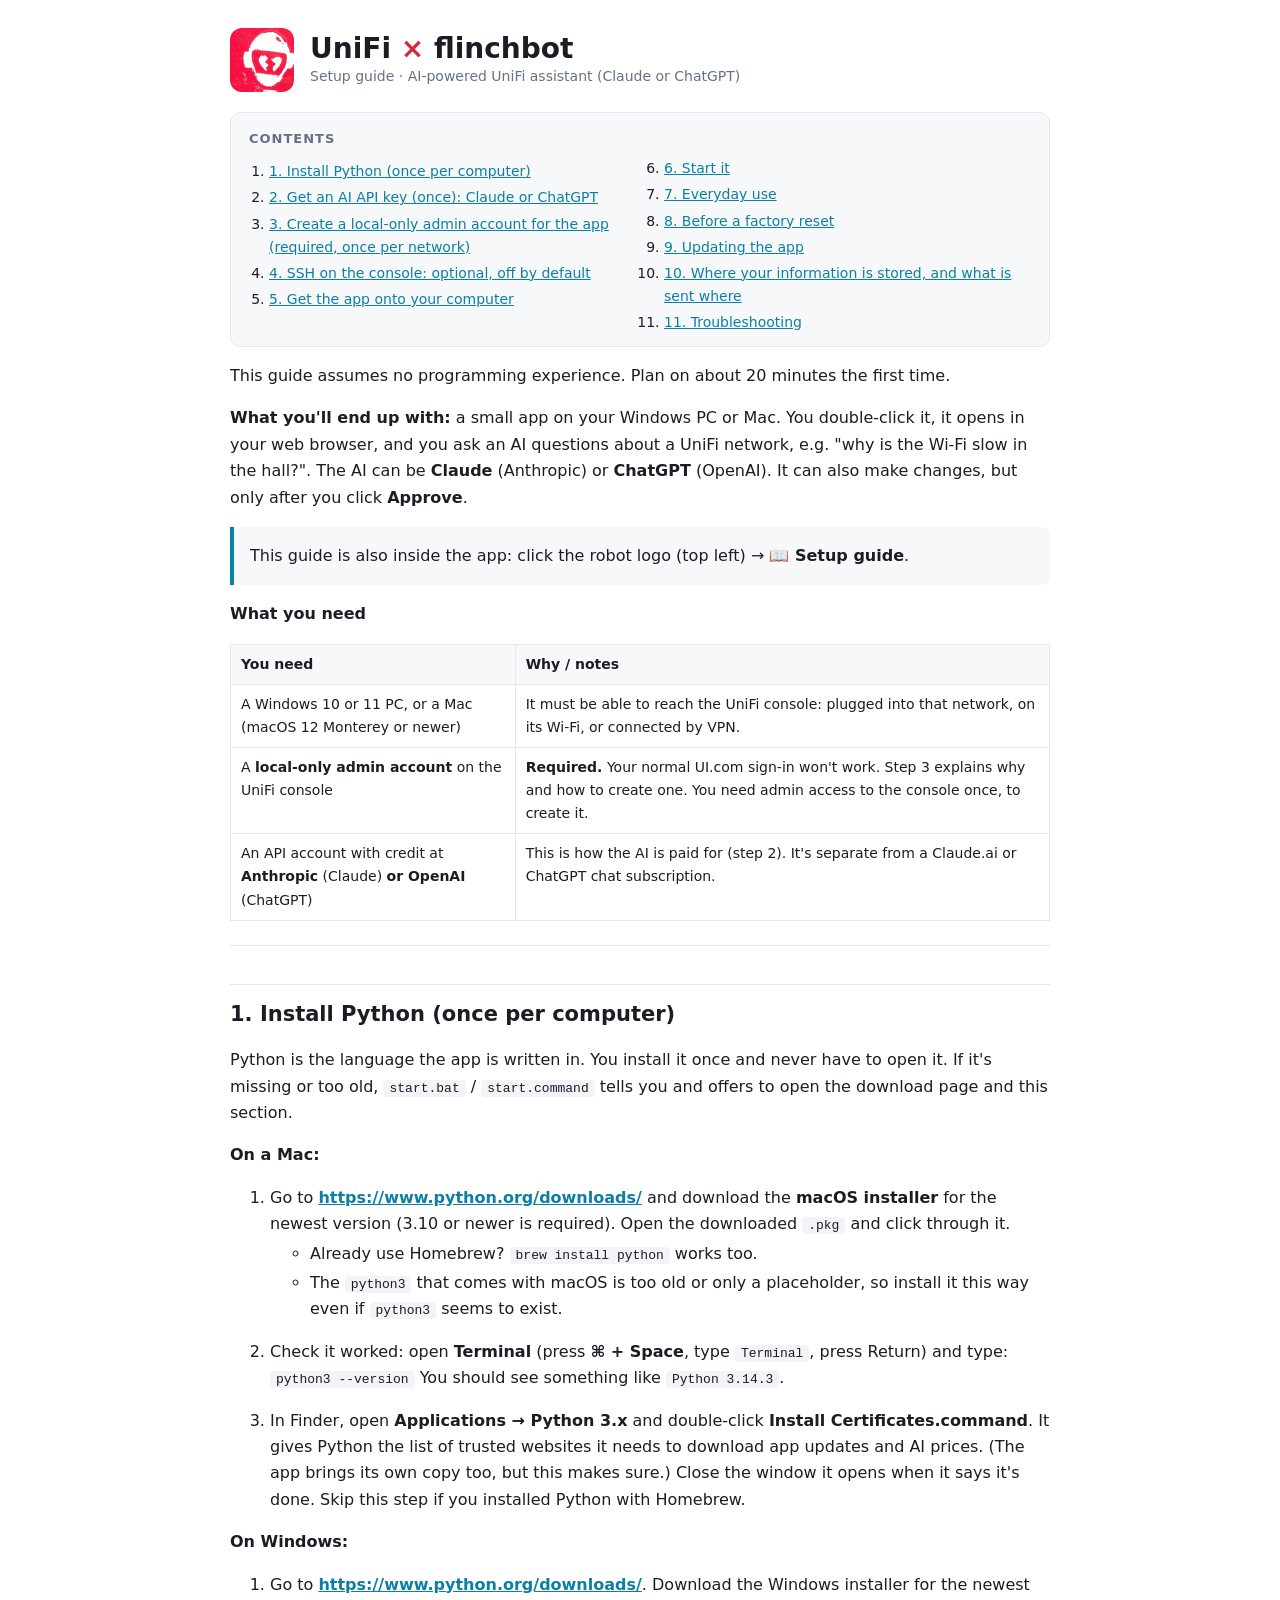
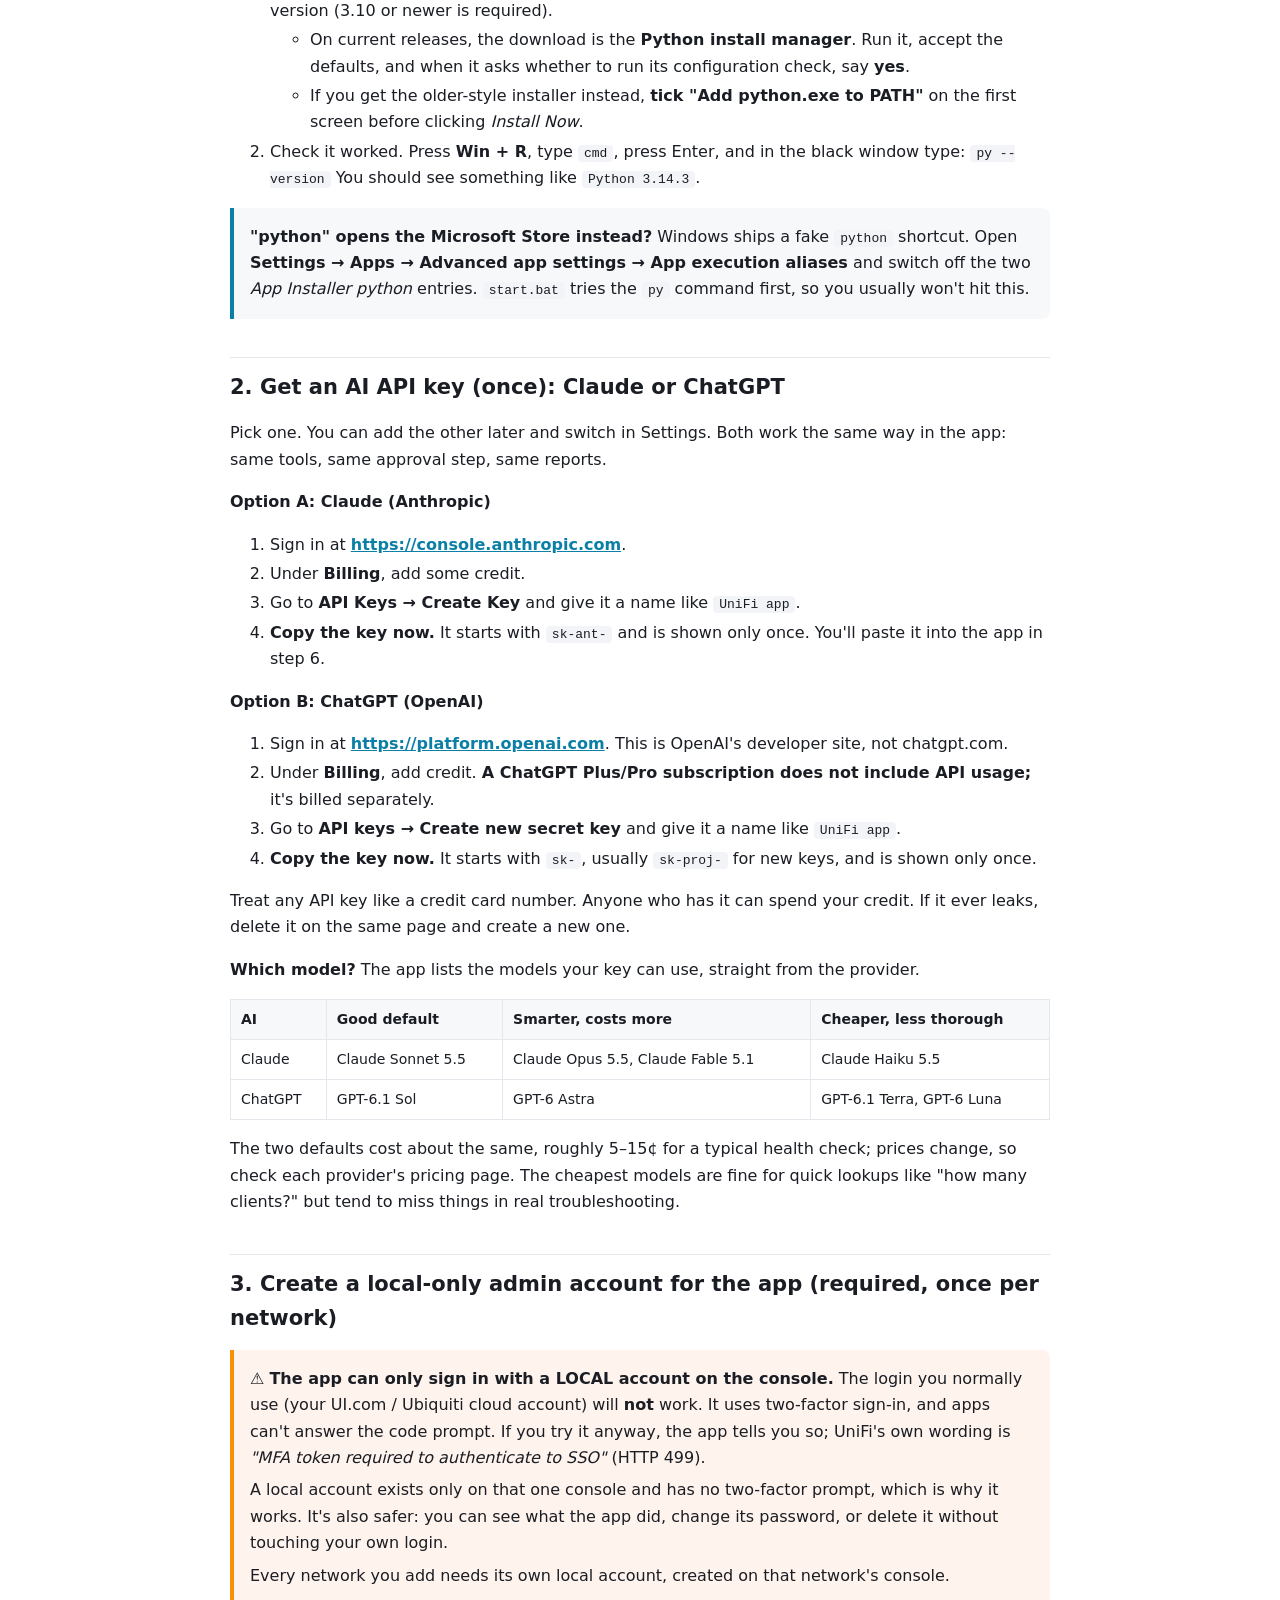
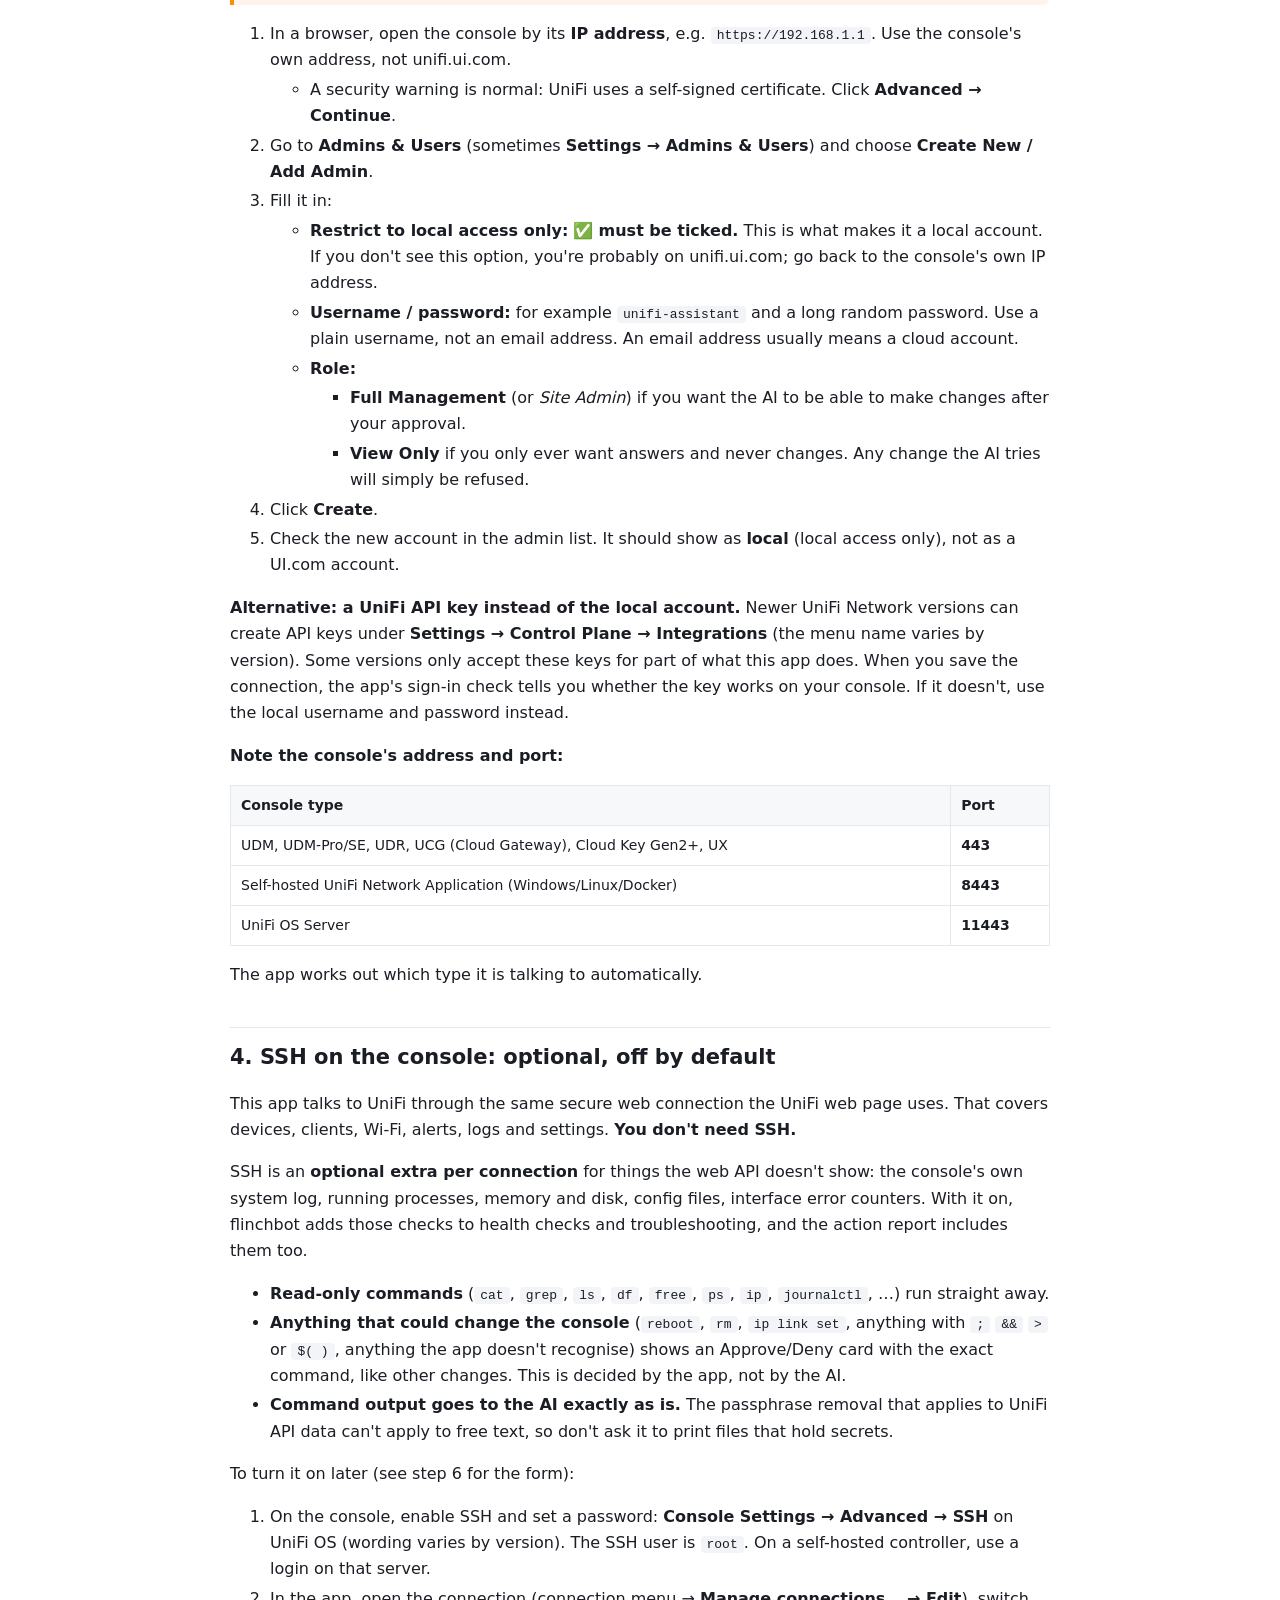
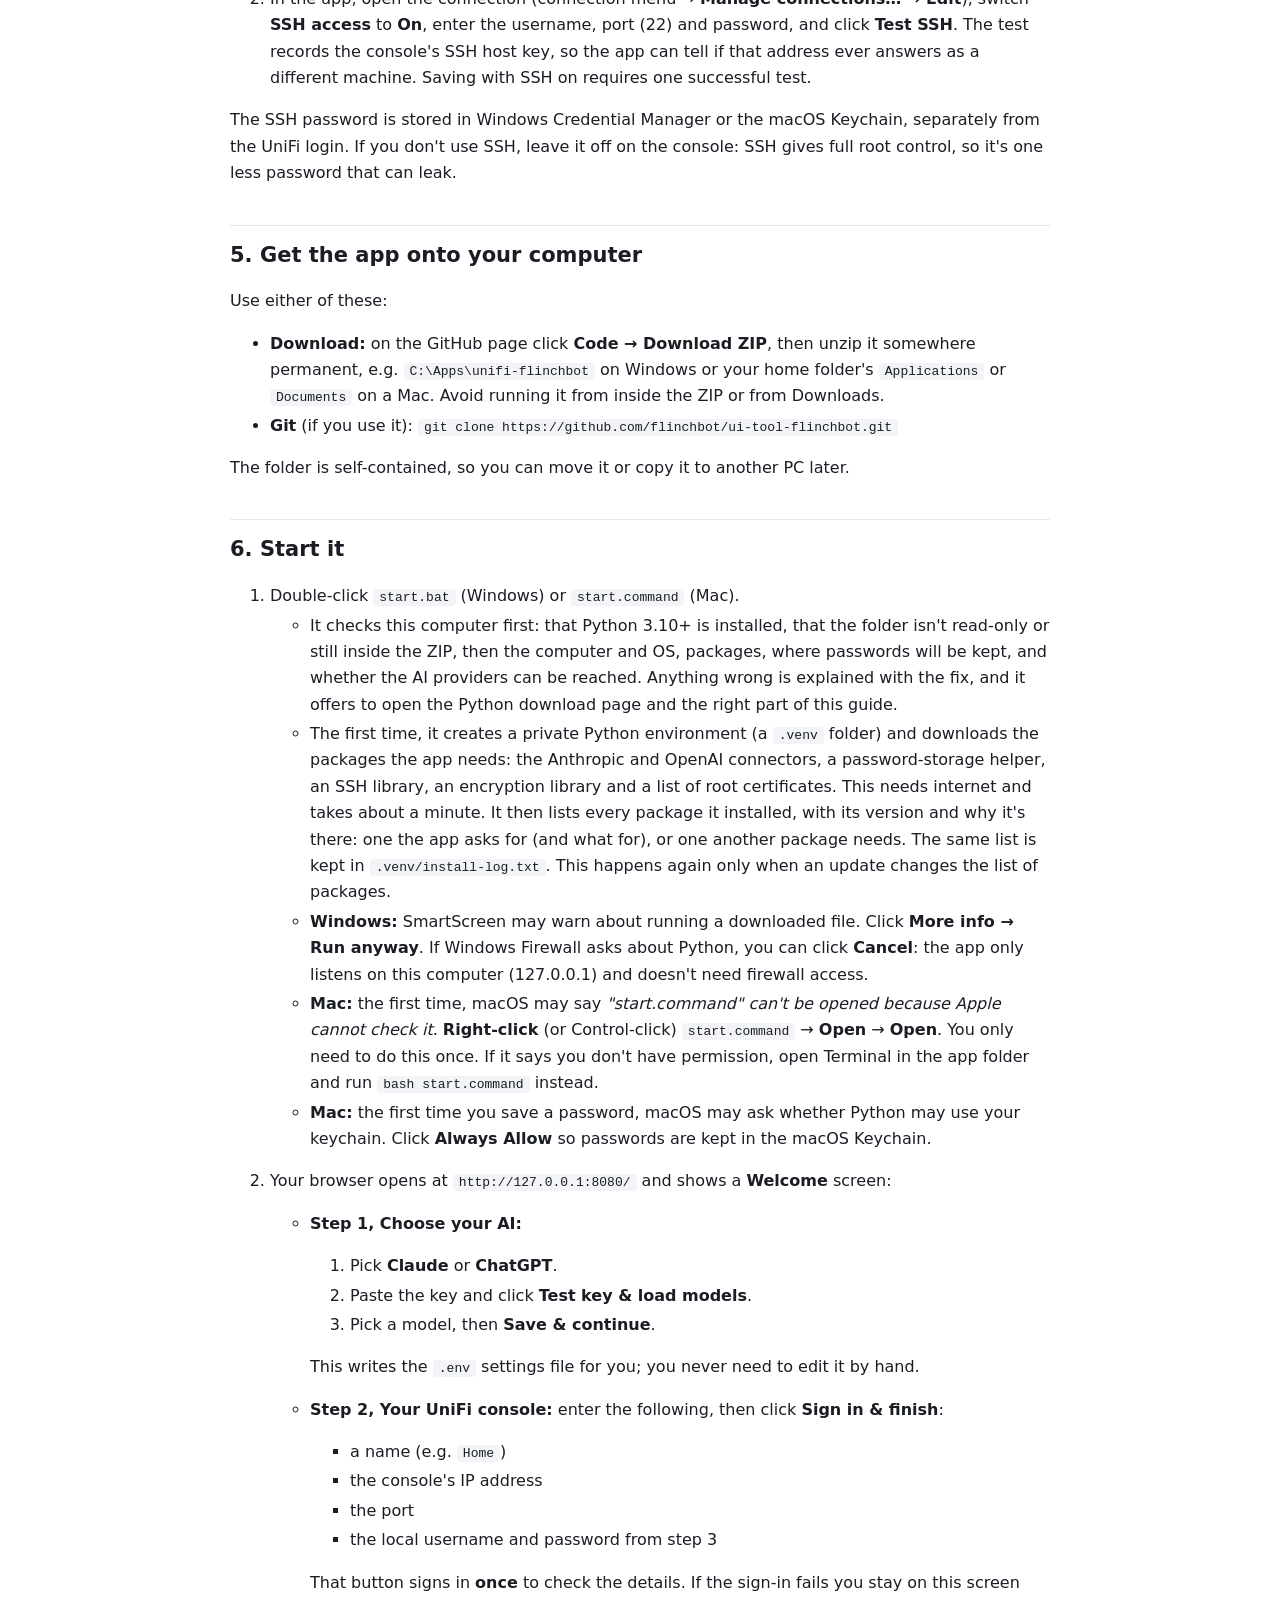
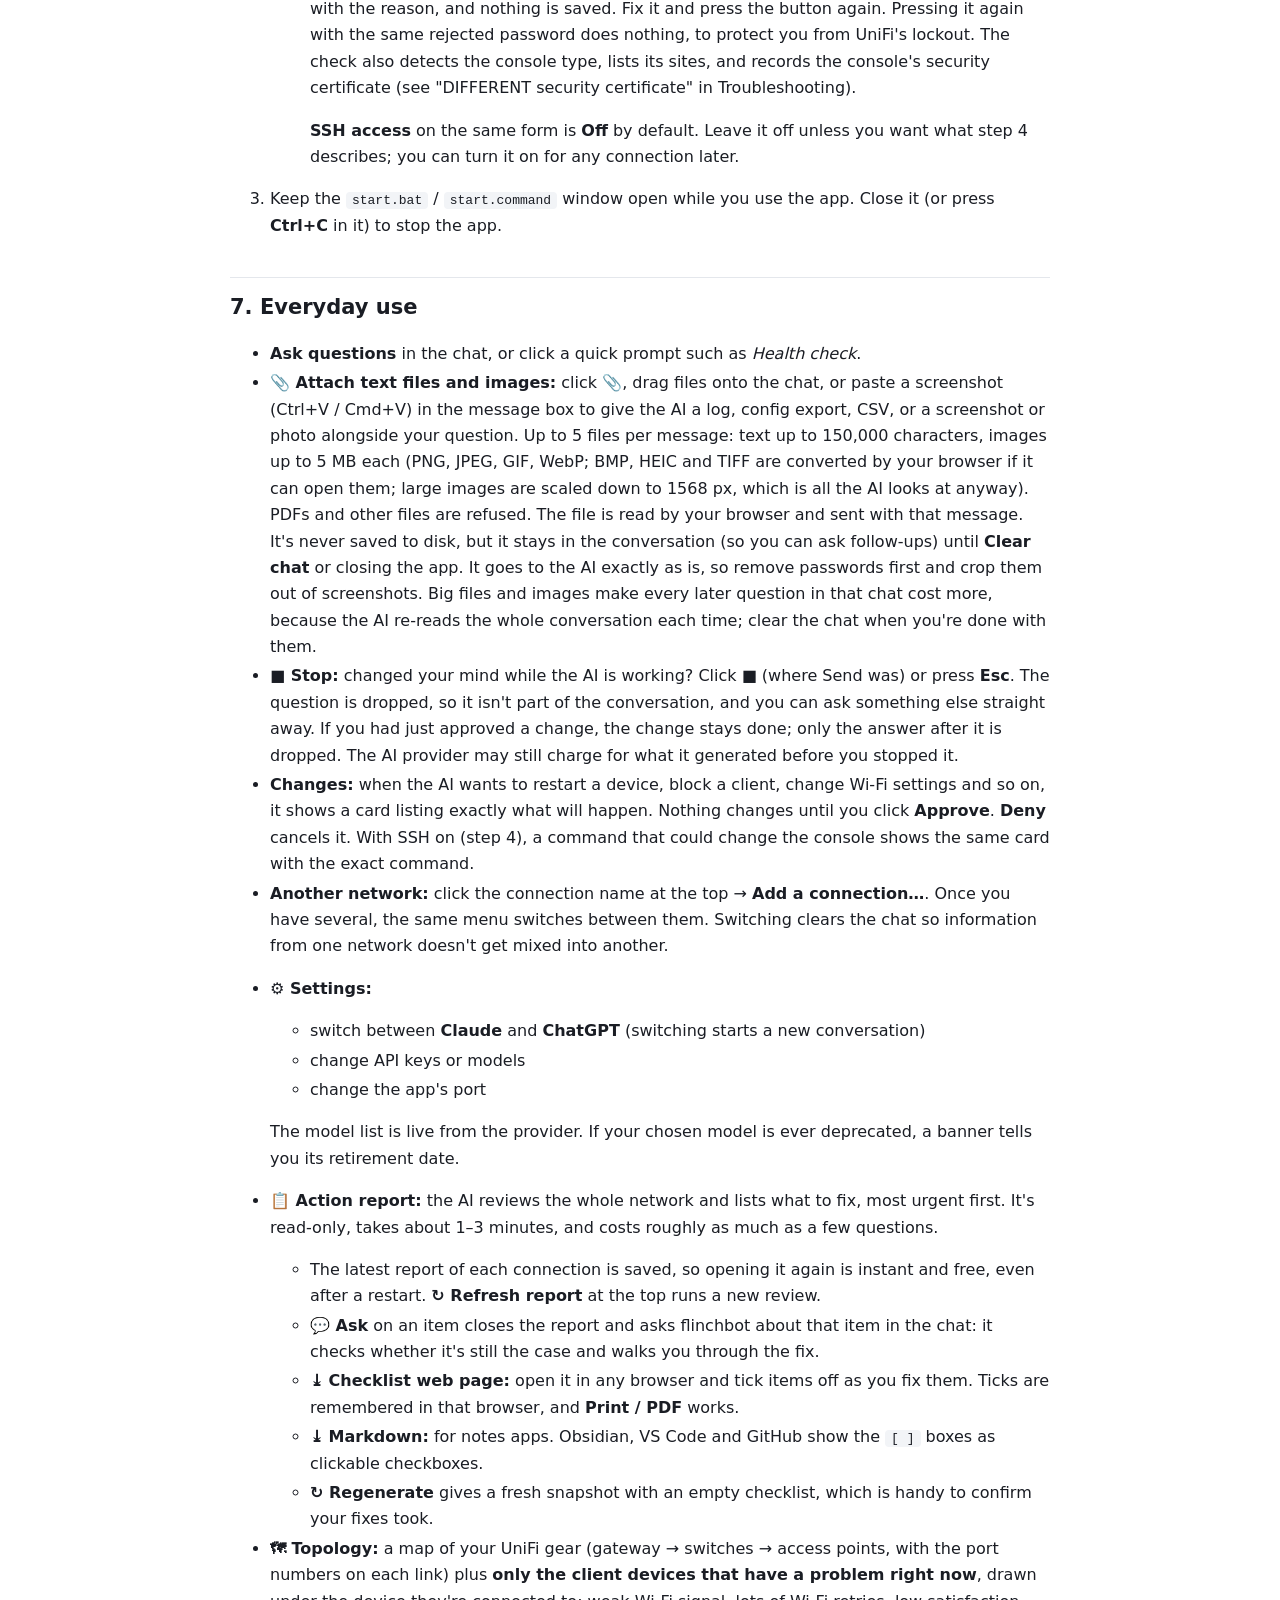
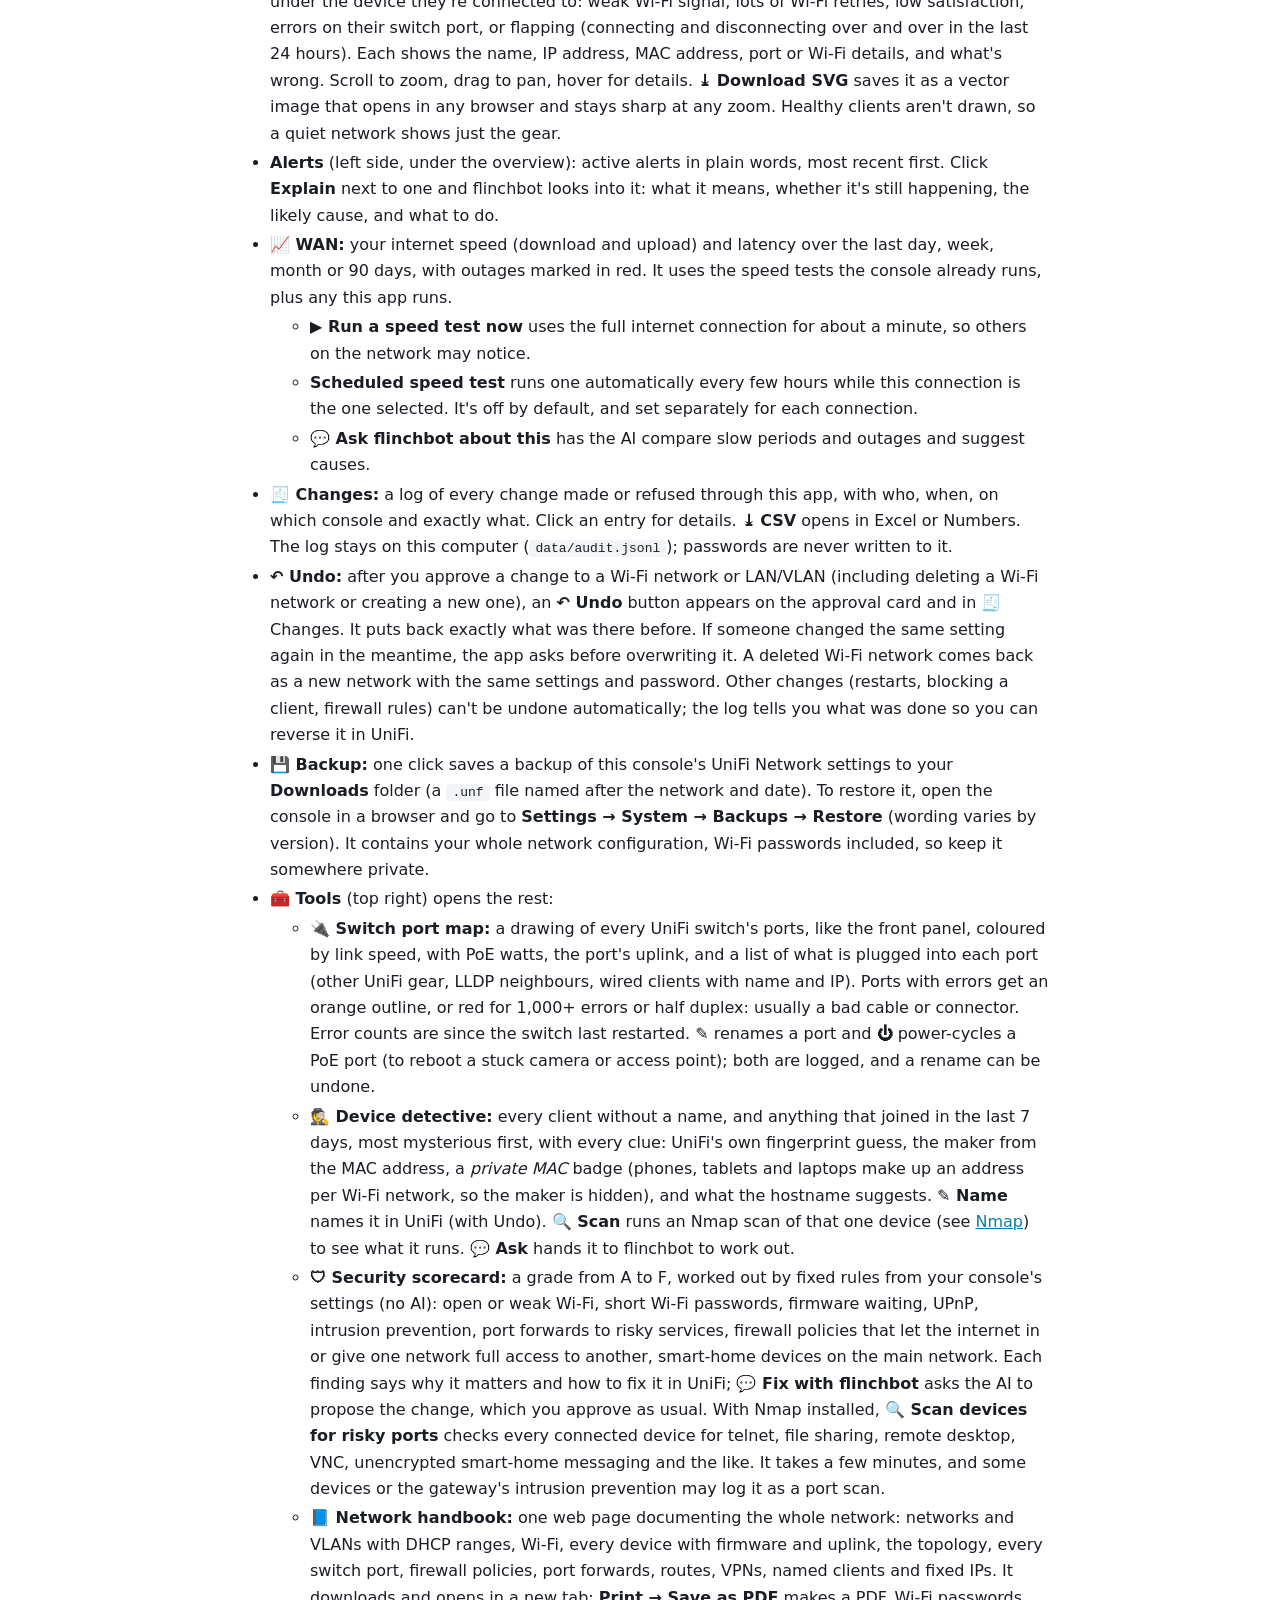
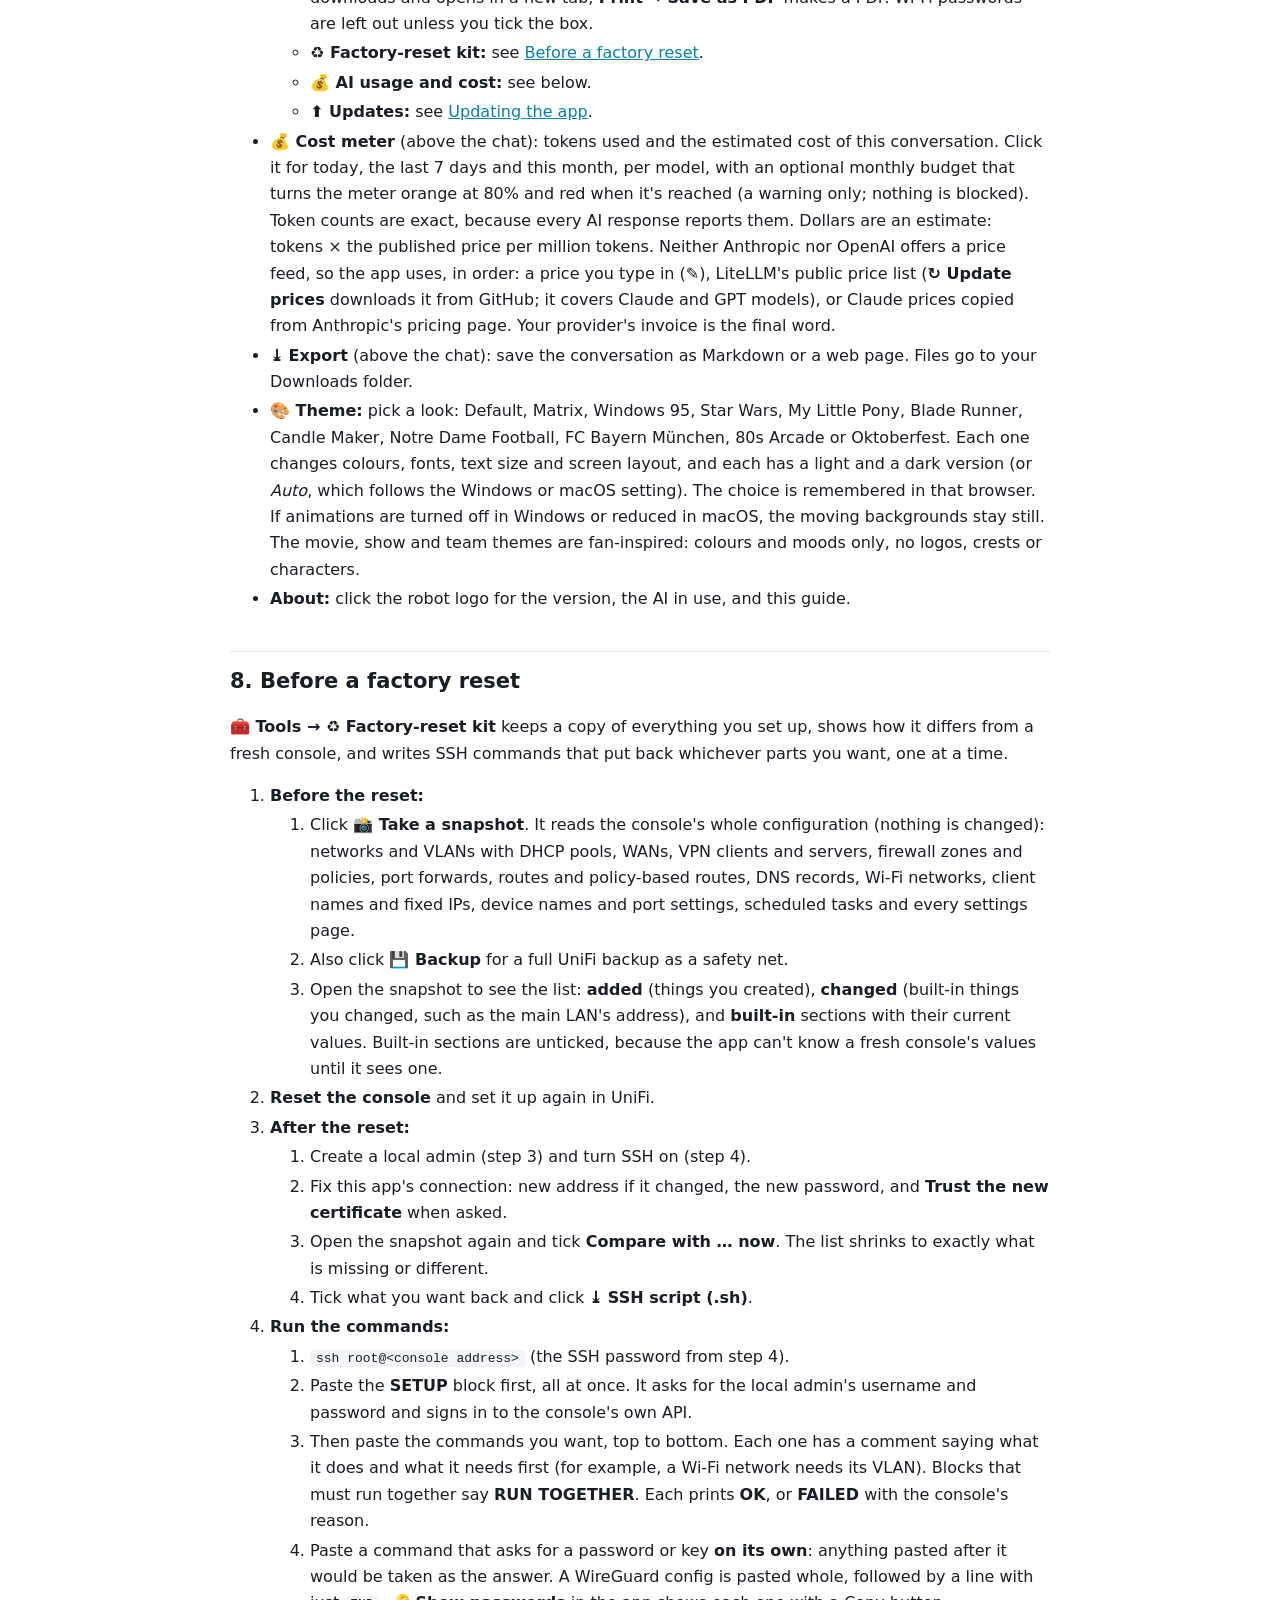
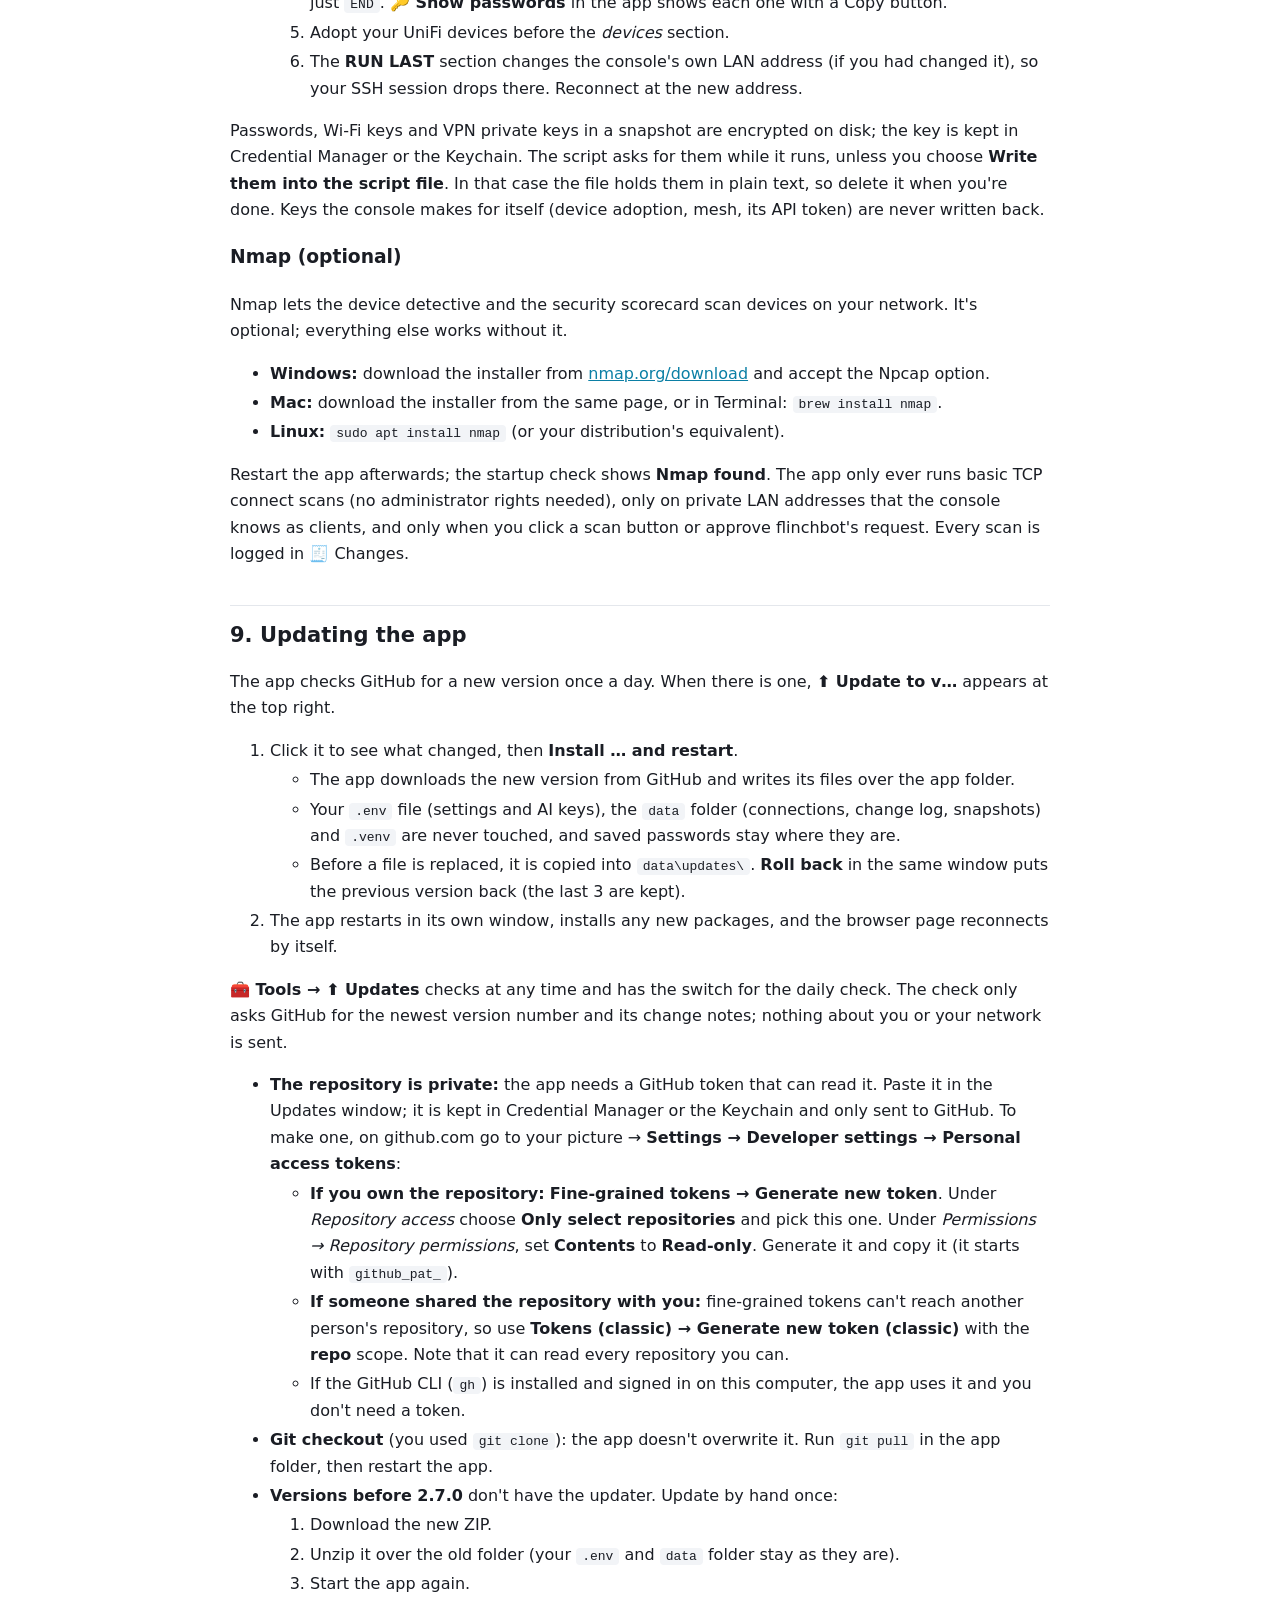
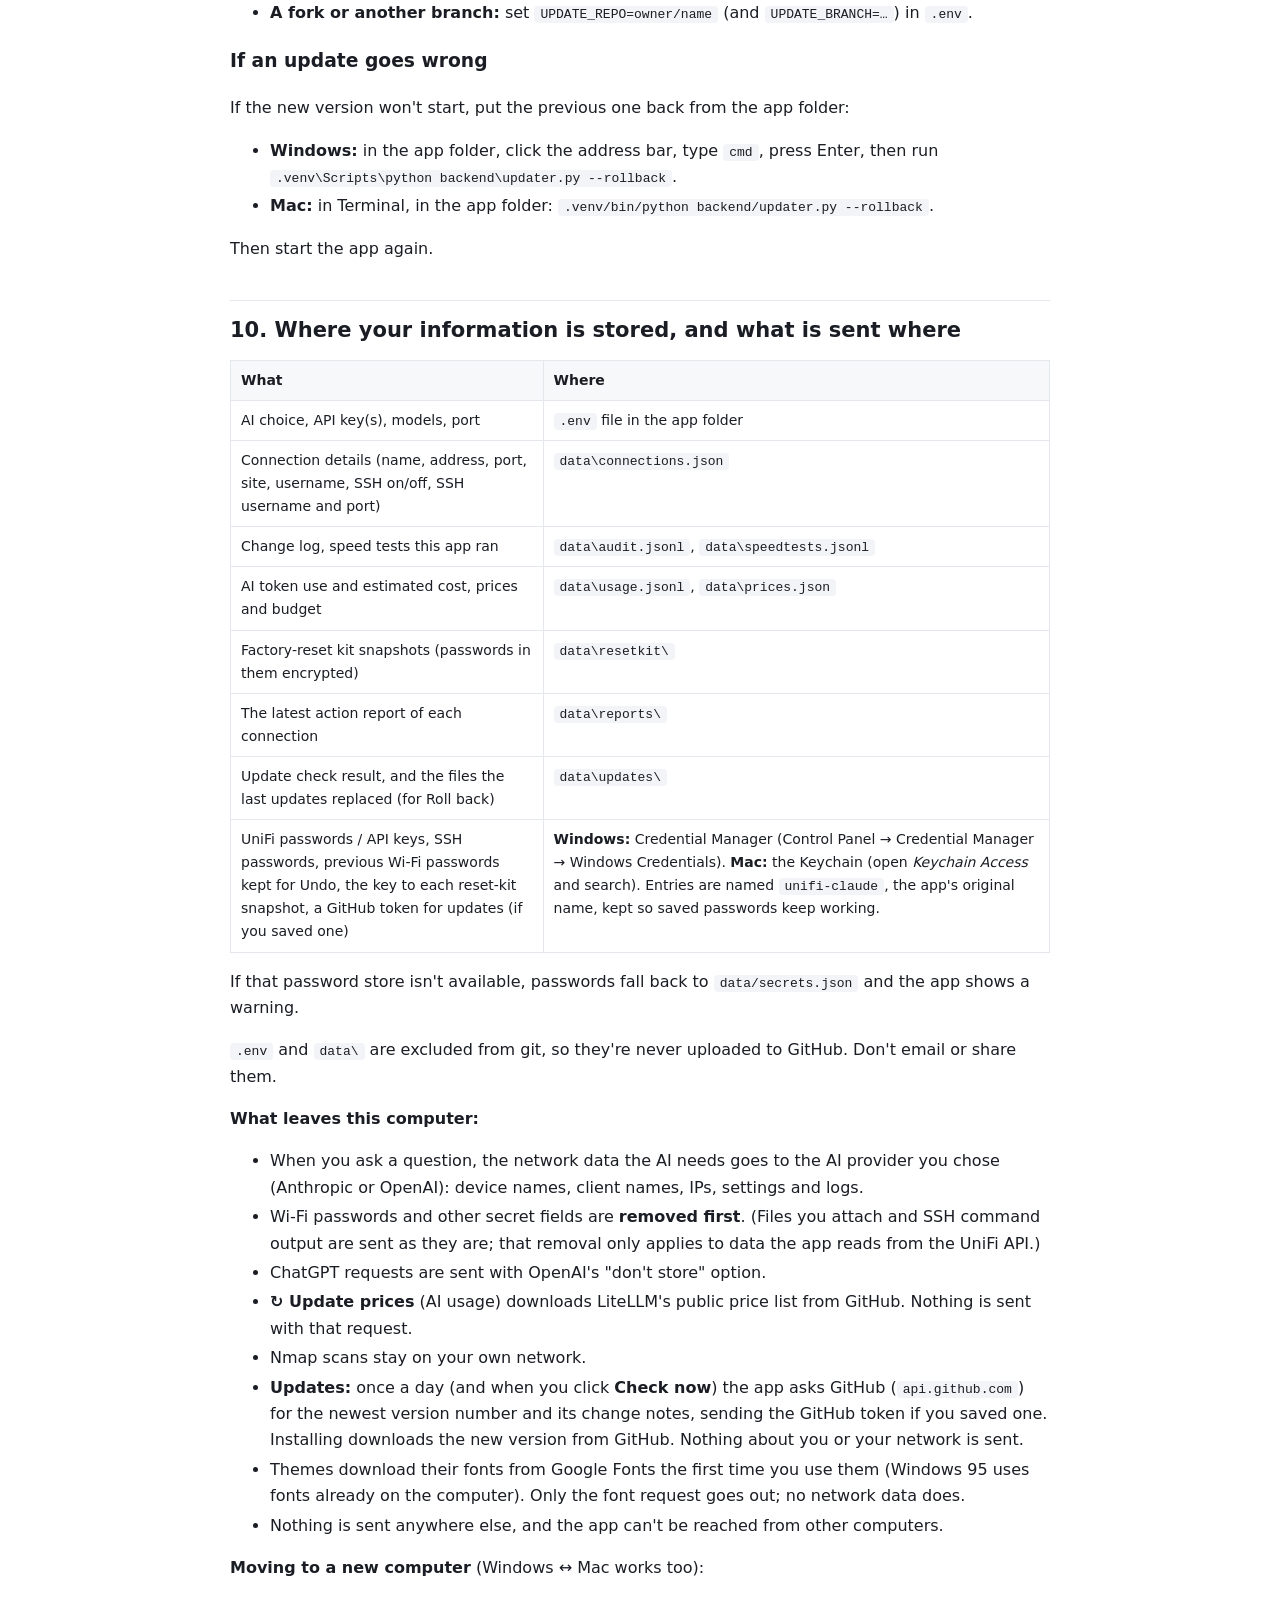
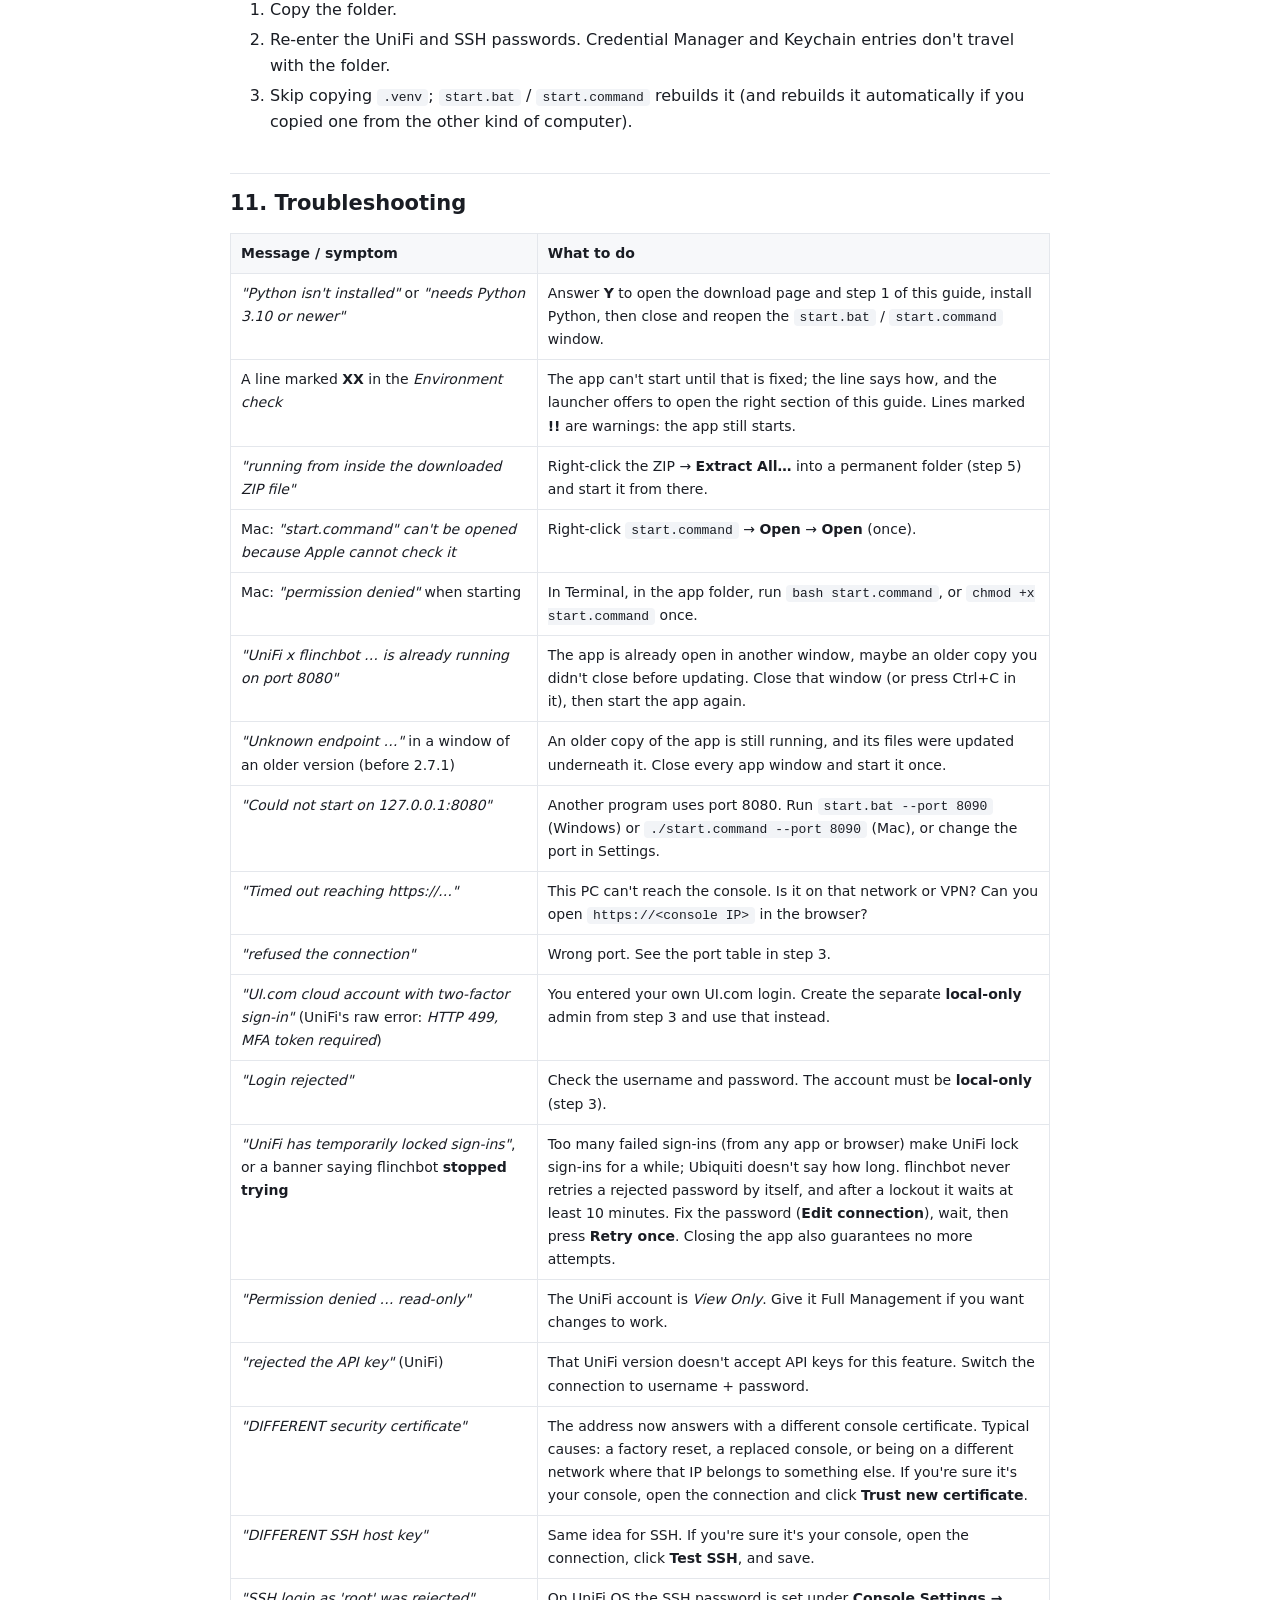
==== commit e0308748: "v2.11.0: Stop button for a running answer - While the AI works, Send turns into a red Stop (or press" ====
--- a/SETUP.html
+++ b/SETUP.html
@@ -262,6 +262,7 @@
 <ul>
 <li><strong>Ask questions</strong> in the chat, or click a quick prompt such as <em>Health check</em>.</li>
 <li><strong>📎 Attach text files and images:</strong> click 📎, drag files onto the chat, or paste a screenshot (Ctrl+V / Cmd+V) in the message box to give the AI a log, config export, CSV, or a screenshot or photo alongside your question. Up to 5 files per message: text up to 150,000 characters, images up to 5 MB each (PNG, JPEG, GIF, WebP; BMP, HEIC and TIFF are converted by your browser if it can open them; large images are scaled down to 1568 px, which is all the AI looks at anyway). PDFs and other files are refused. The file is read by your browser and sent with that message. It's never saved to disk, but it stays in the conversation (so you can ask follow-ups) until <strong>Clear chat</strong> or closing the app. It goes to the AI exactly as is, so remove passwords first and crop them out of screenshots. Big files and images make every later question in that chat cost more, because the AI re-reads the whole conversation each time; clear the chat when you're done with them.</li>
+<li><strong>■ Stop:</strong> changed your mind while the AI is working? Click <strong>■</strong> (where Send was) or press <strong>Esc</strong>. The question is dropped, so it isn't part of the conversation, and you can ask something else straight away. If you had just approved a change, the change stays done; only the answer after it is dropped. The AI provider may still charge for what it generated before you stopped it.</li>
 <li><strong>Changes:</strong> when the AI wants to restart a device, block a client, change Wi-Fi settings and so on, it shows a card listing exactly what will happen. Nothing changes until you click <strong>Approve</strong>. <strong>Deny</strong> cancels it. With SSH on (step 4), a command that could change the console shows the same card with the exact command.</li>
 <li><strong>Another network:</strong> click the connection name at the top → <strong>Add a connection…</strong>. Once you have several, the same menu switches between them. Switching clears the chat so information from one network doesn't get mixed into another.</li>
 <li>
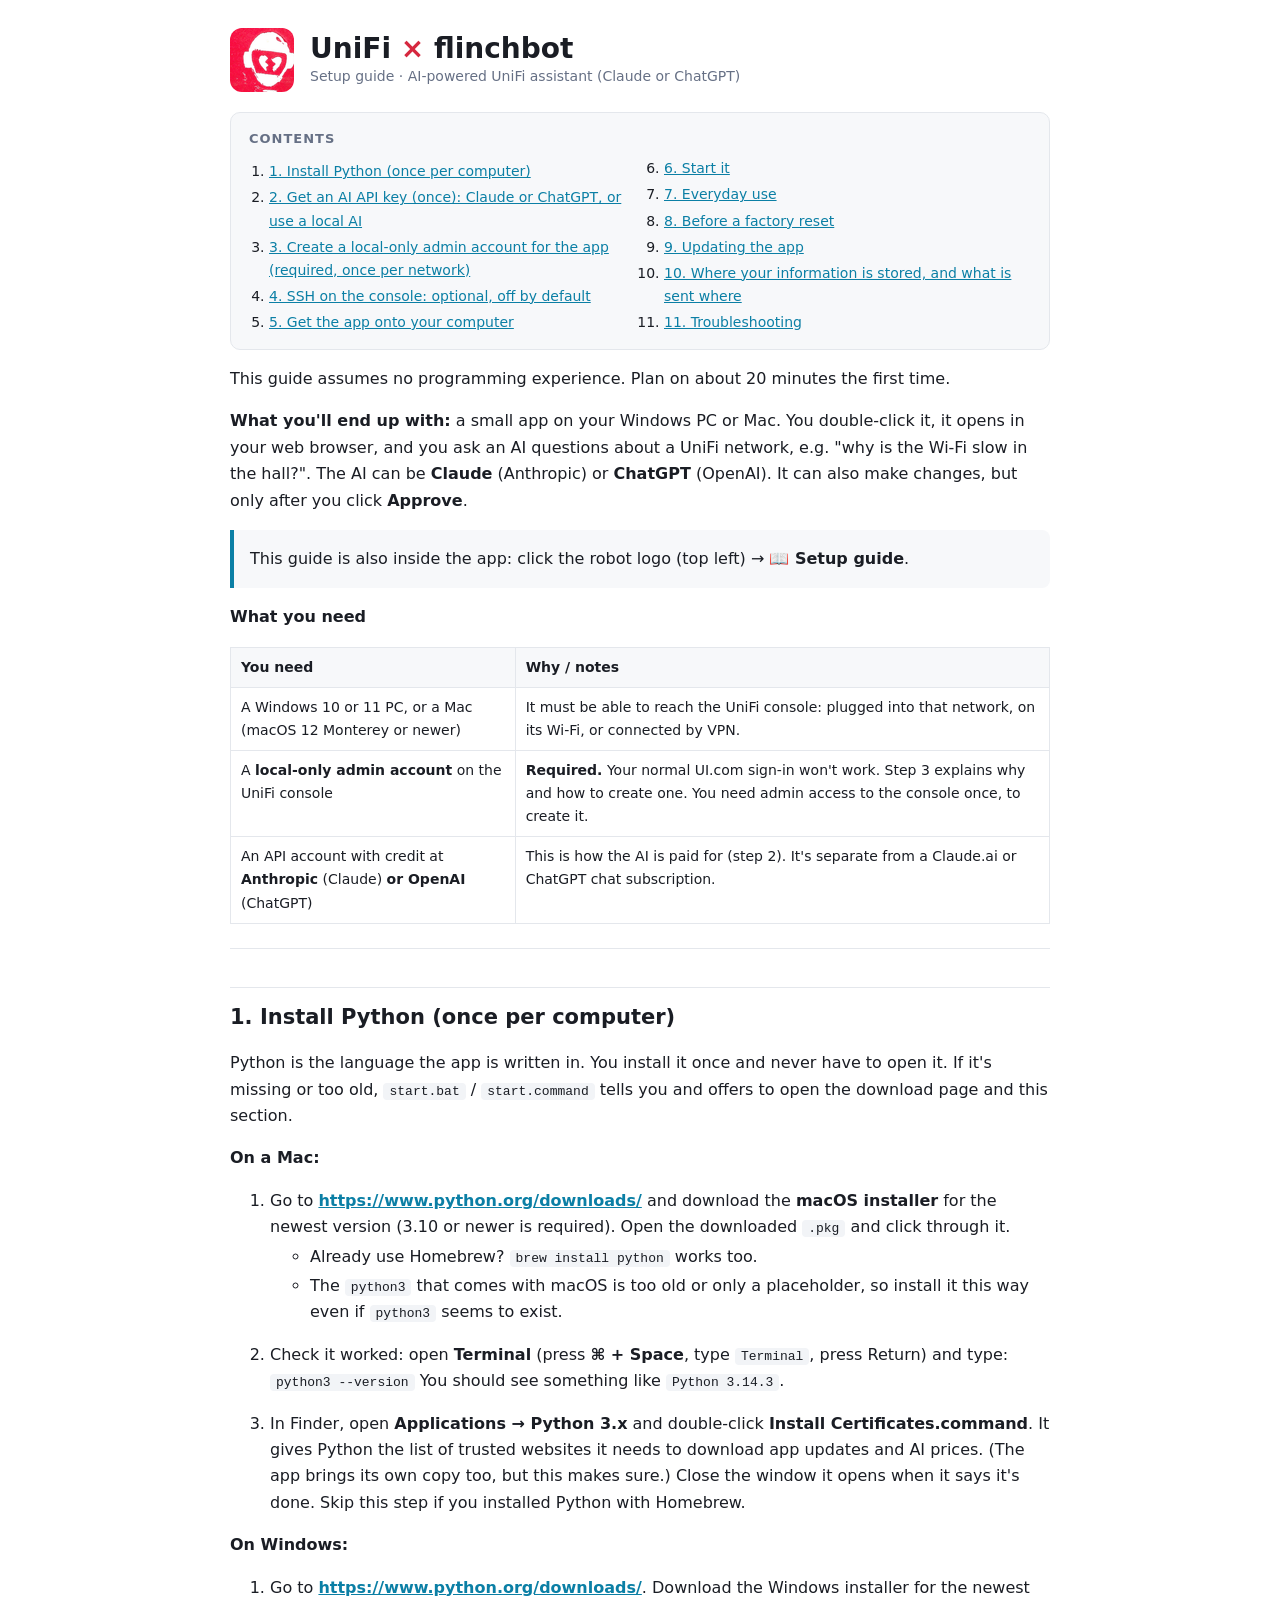
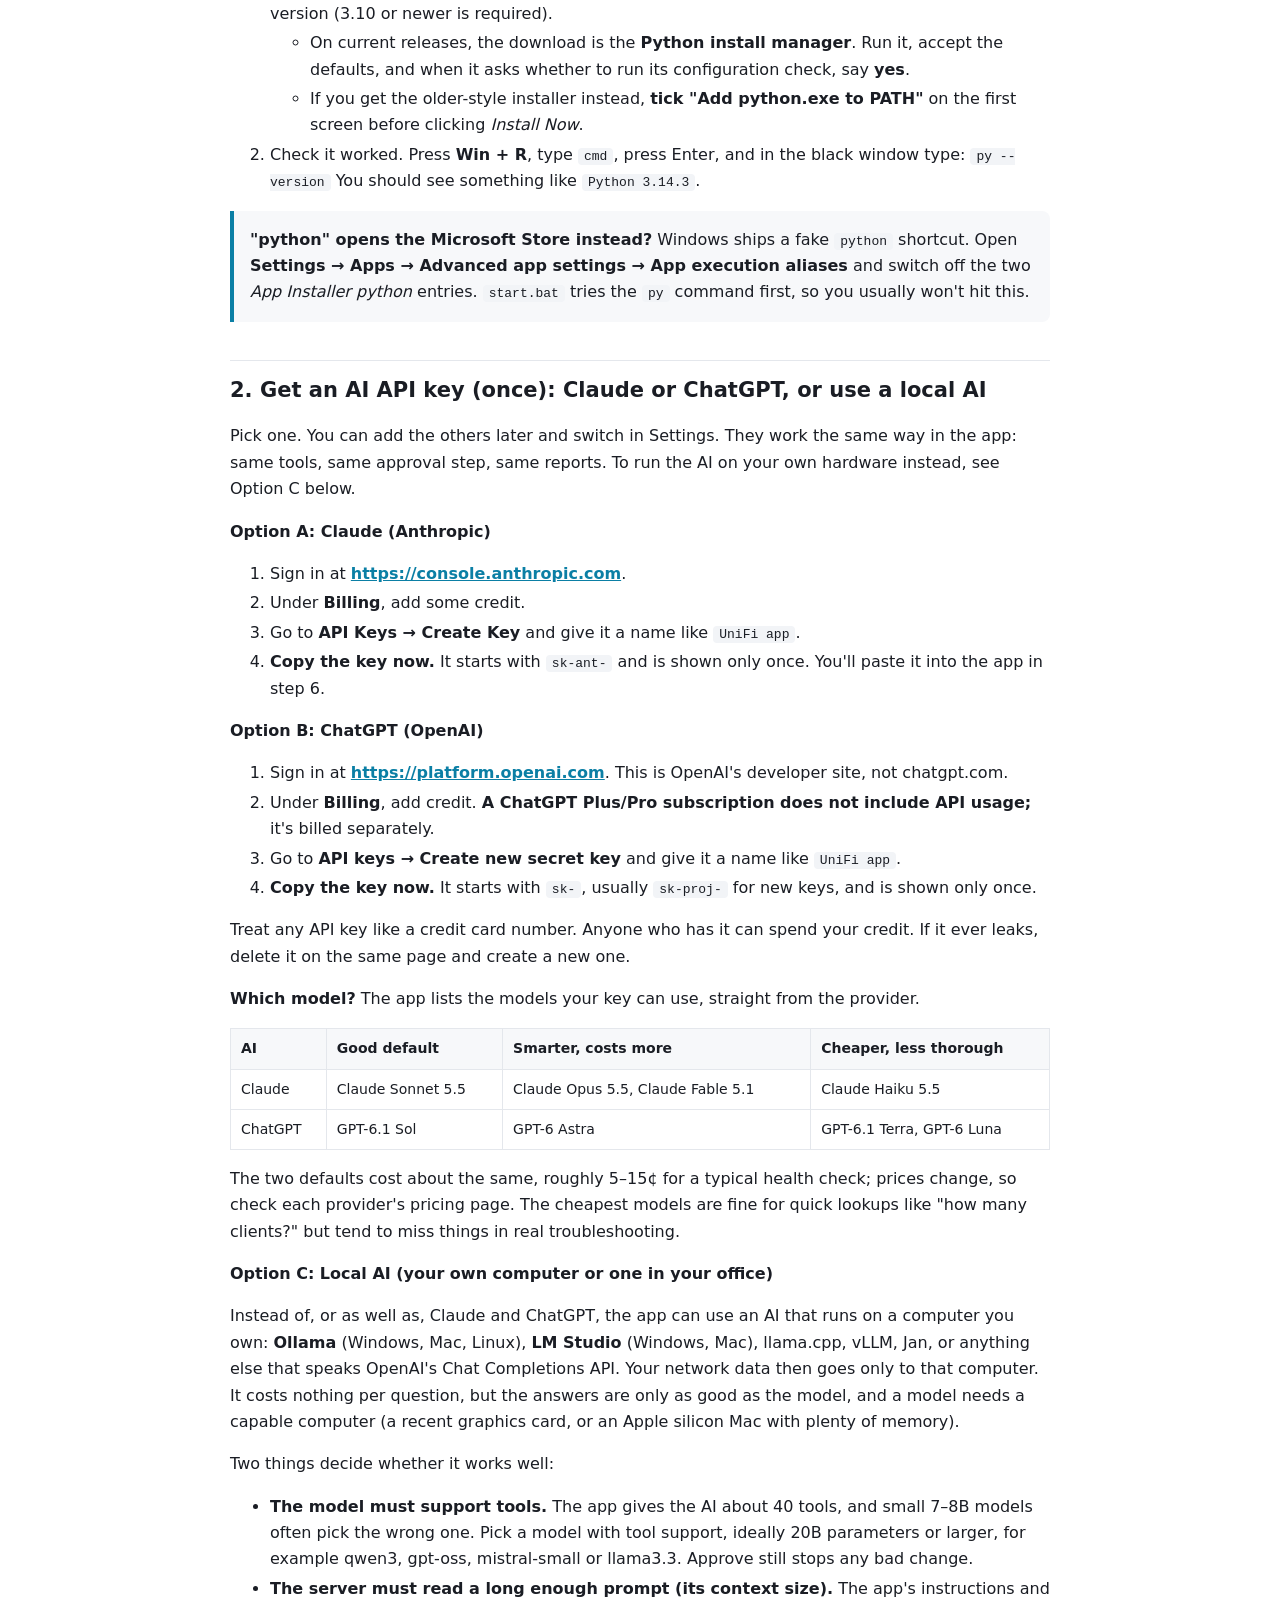
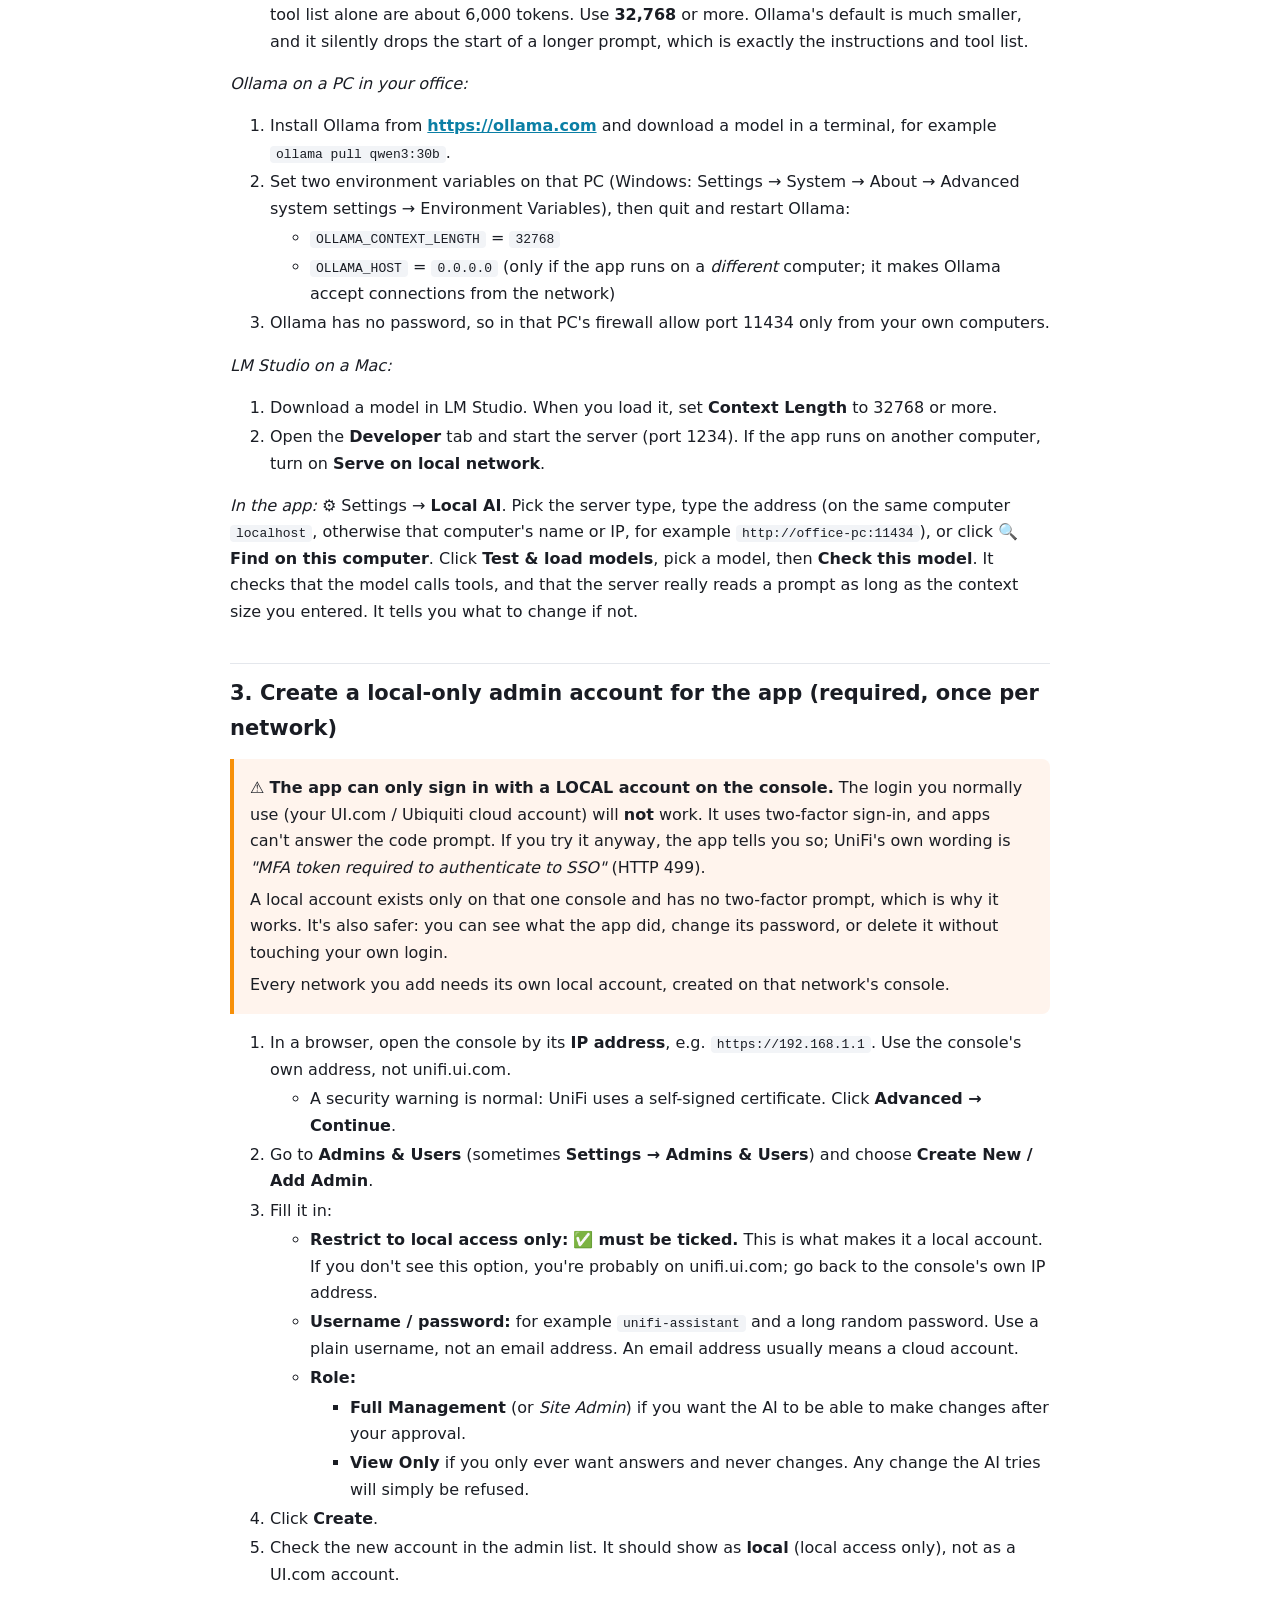
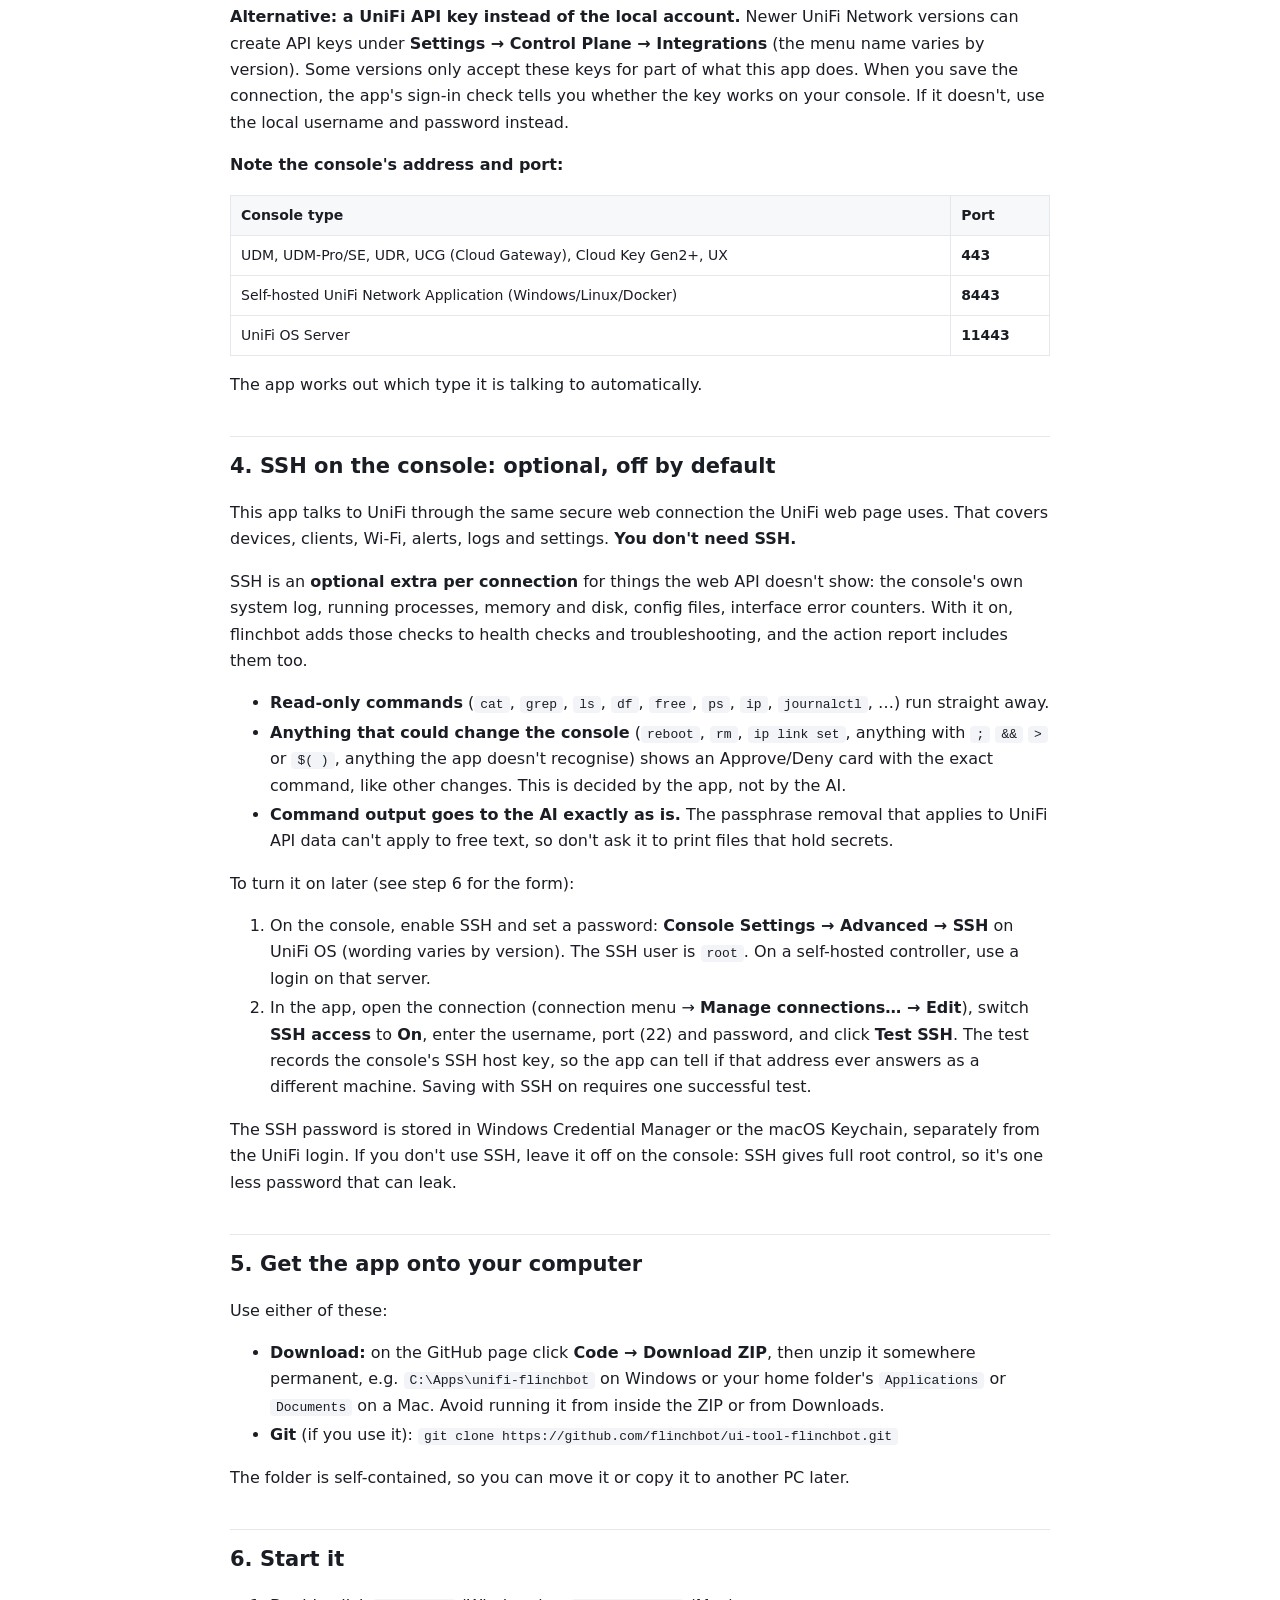
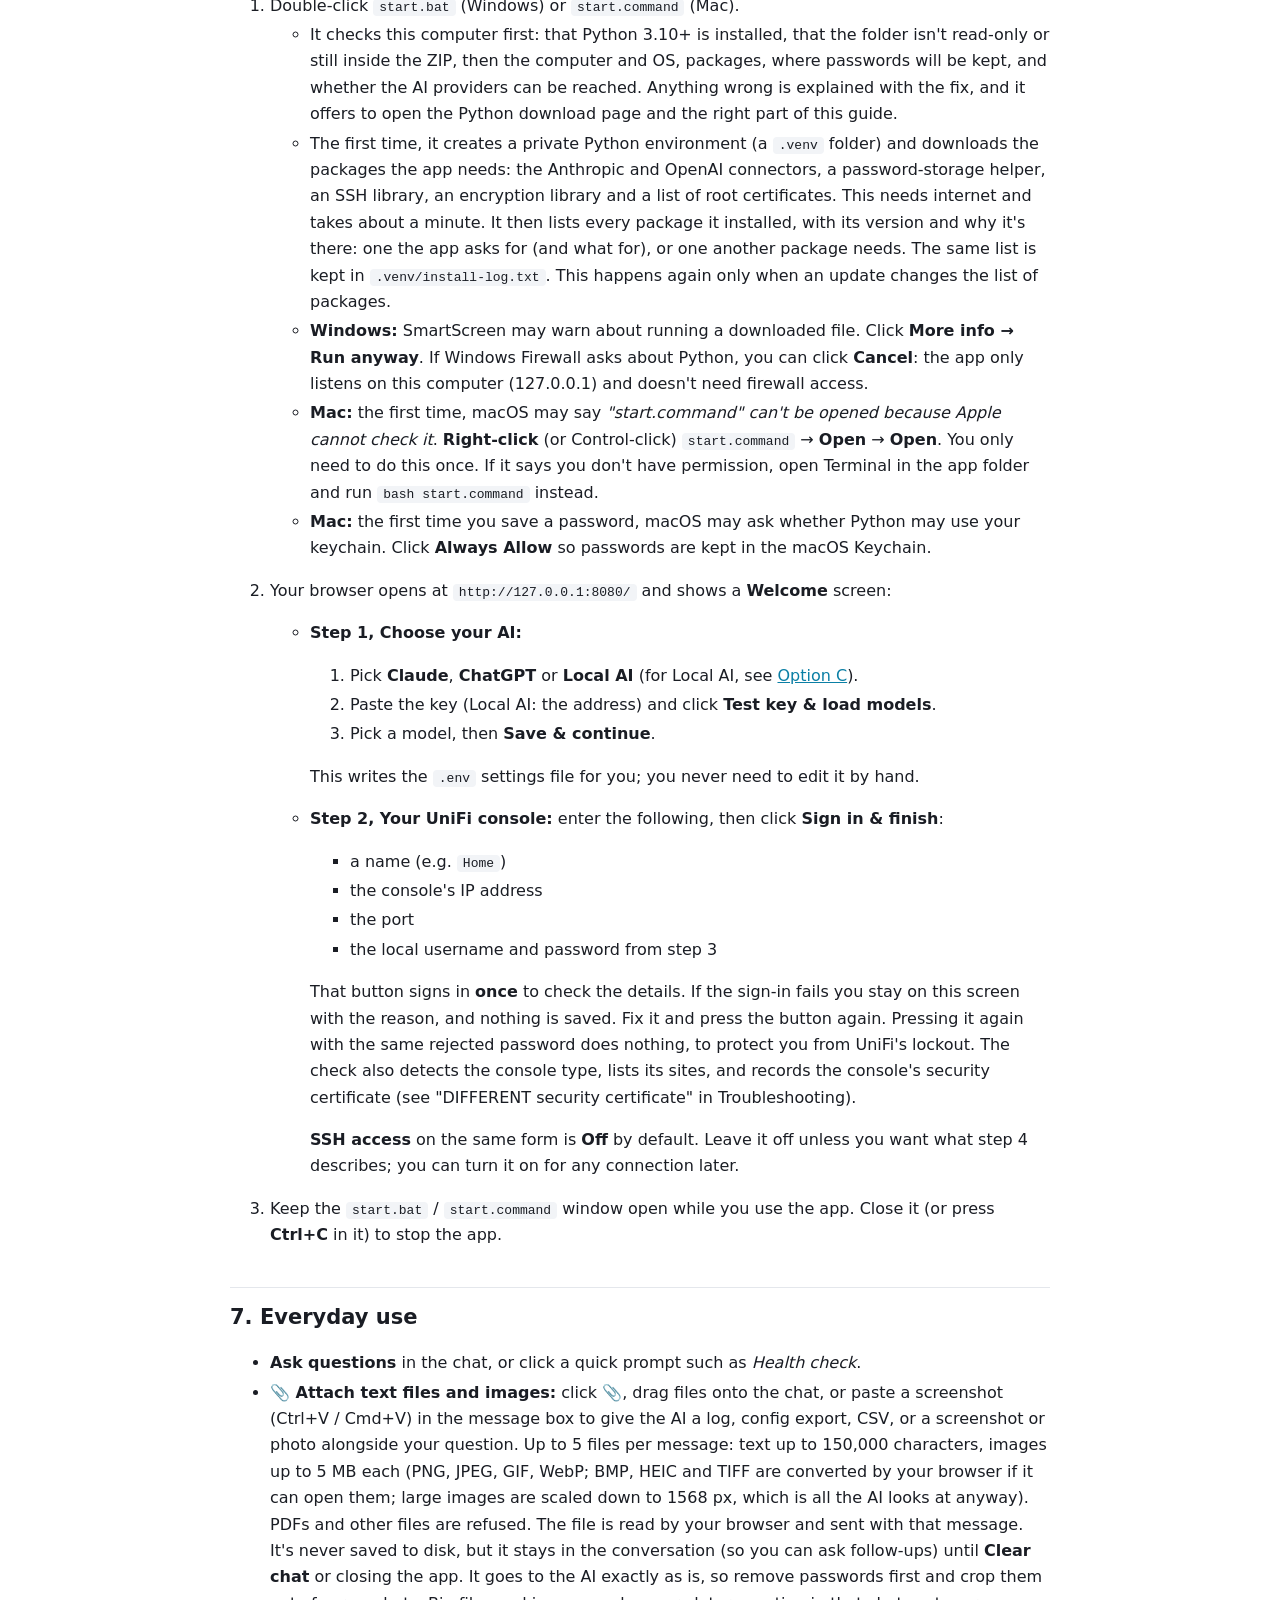
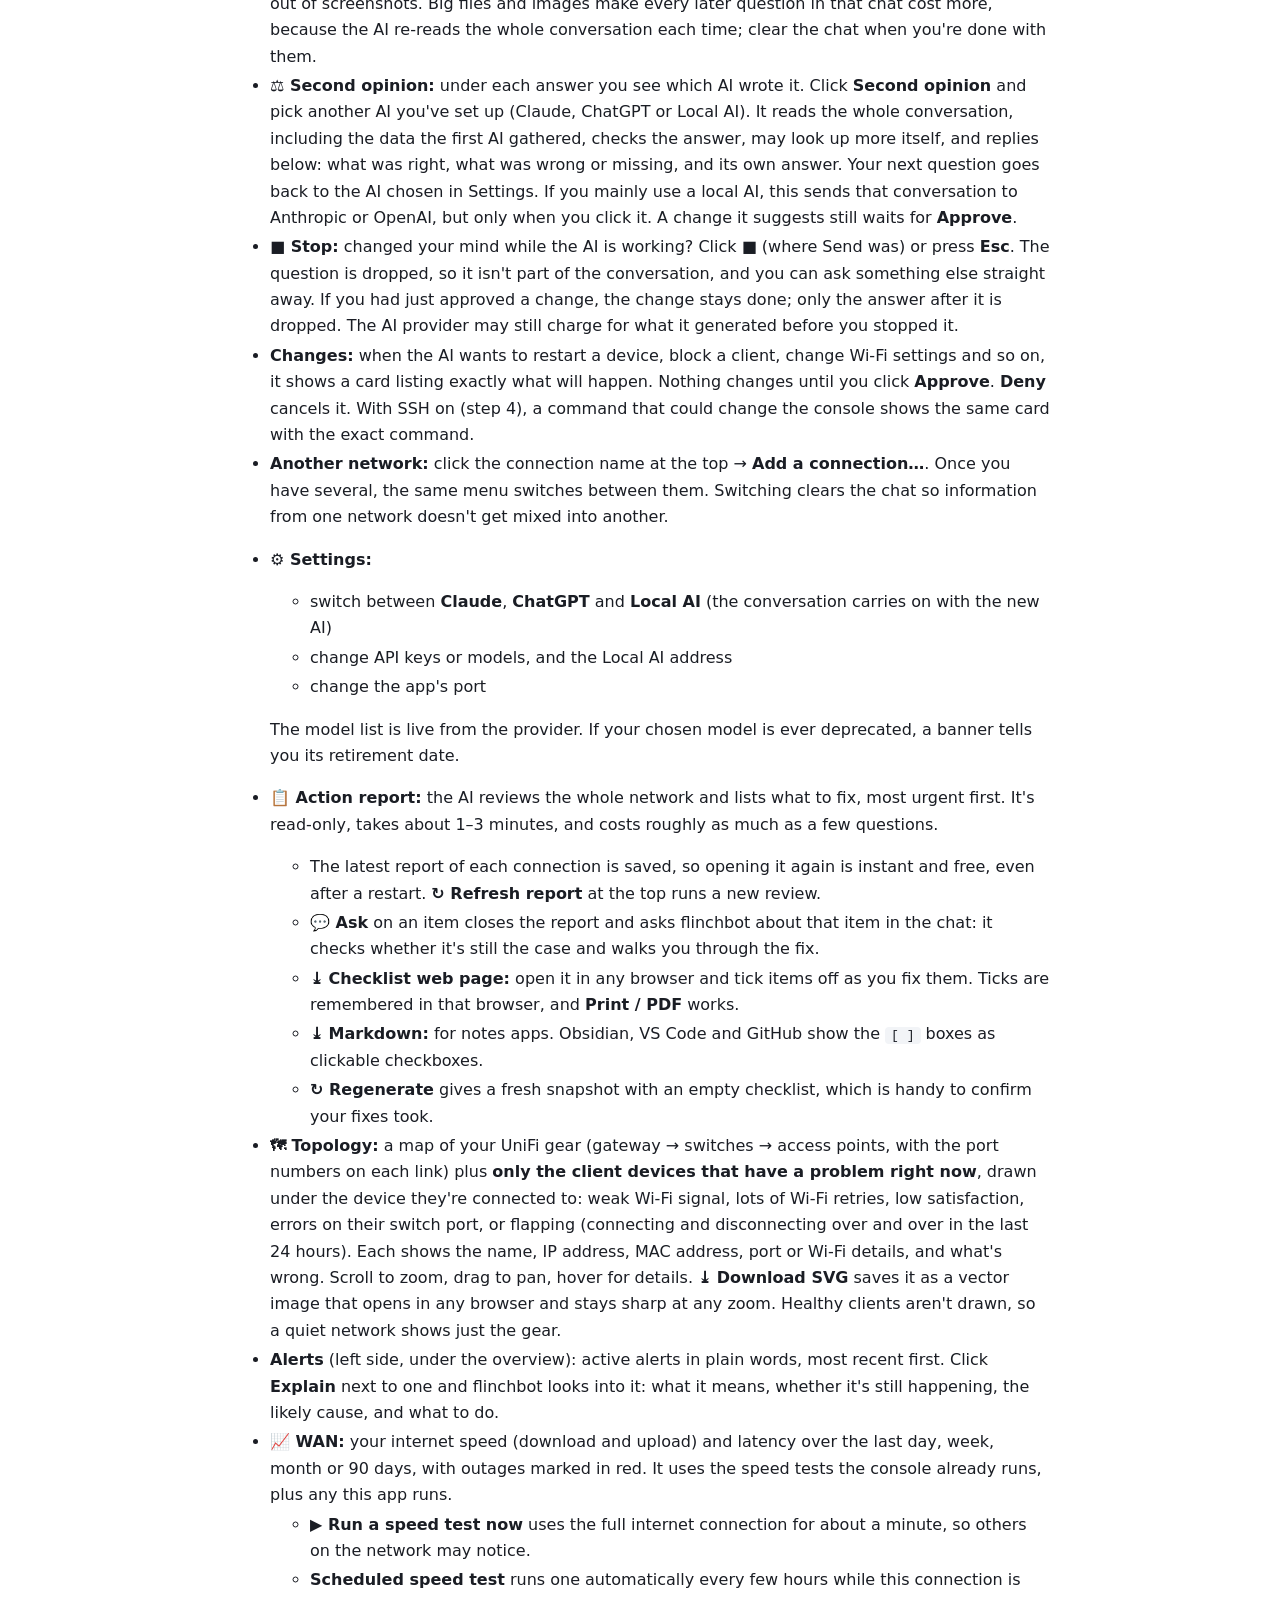
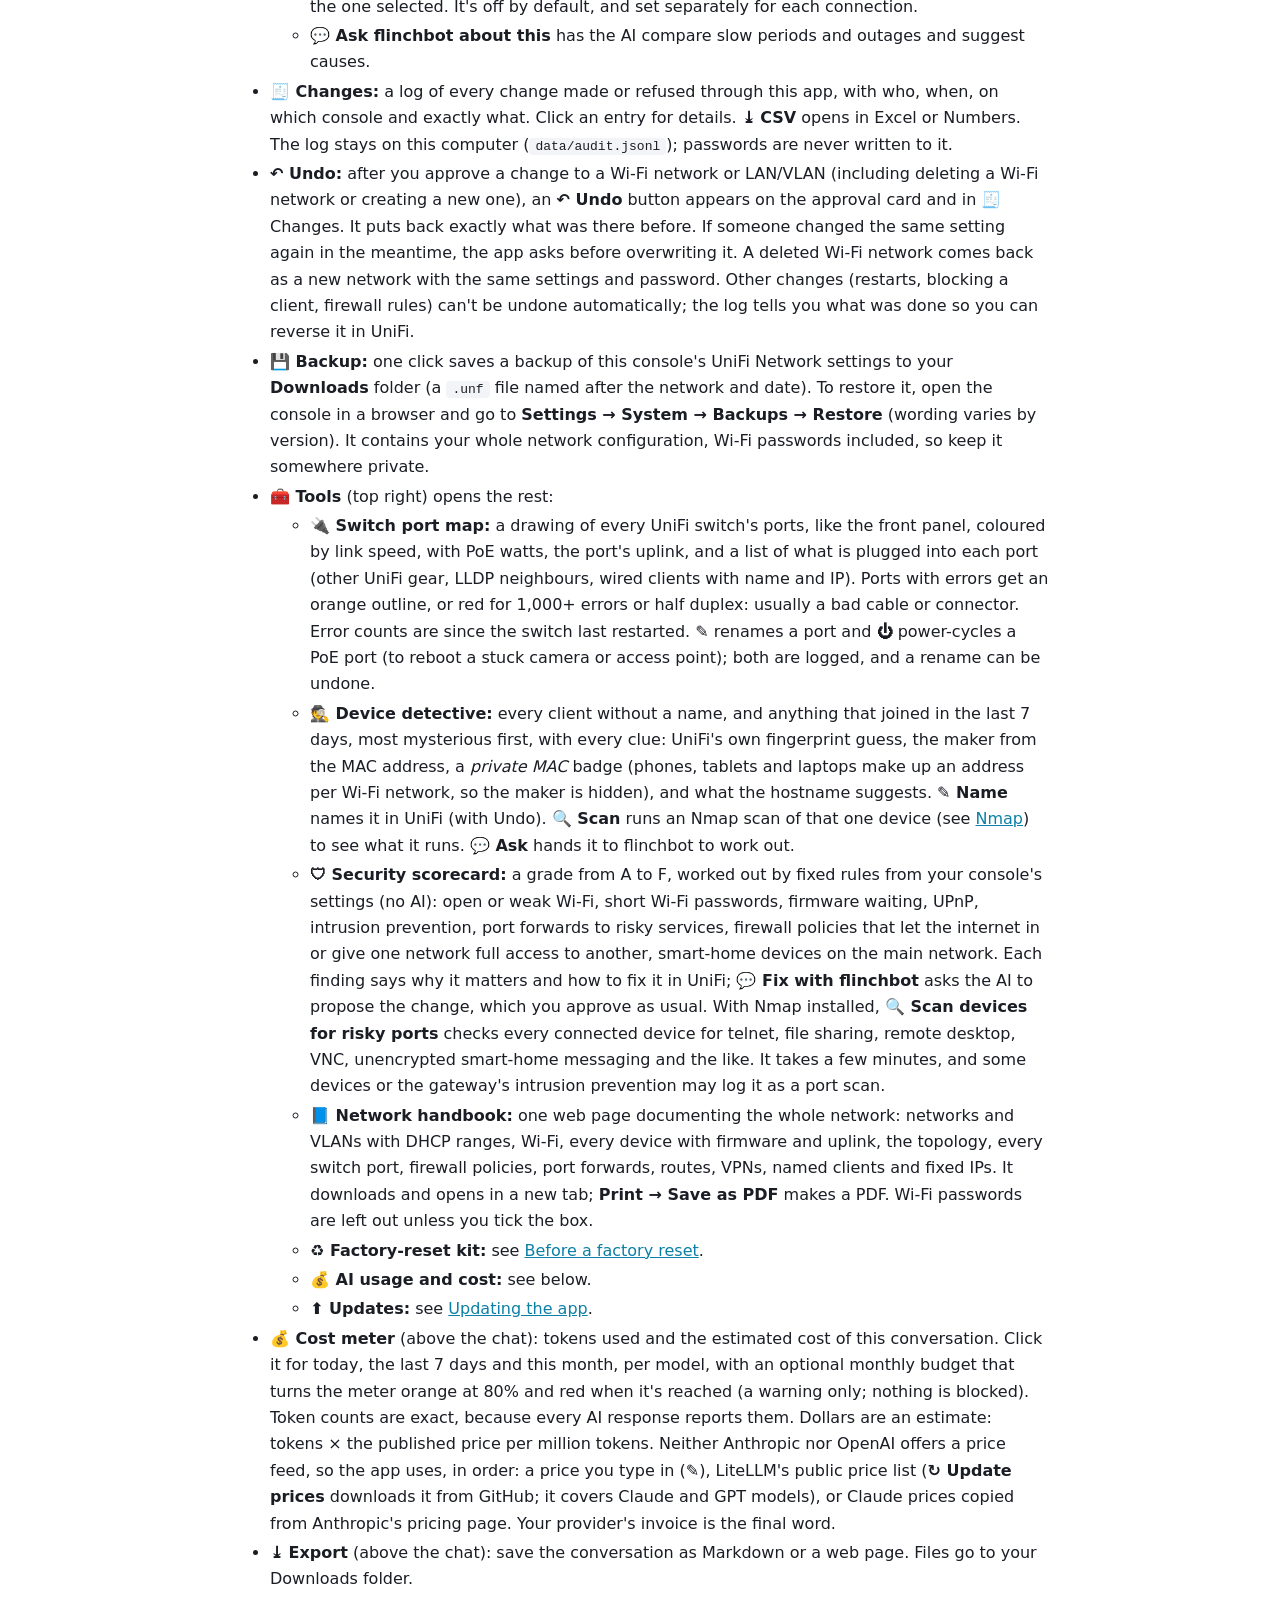
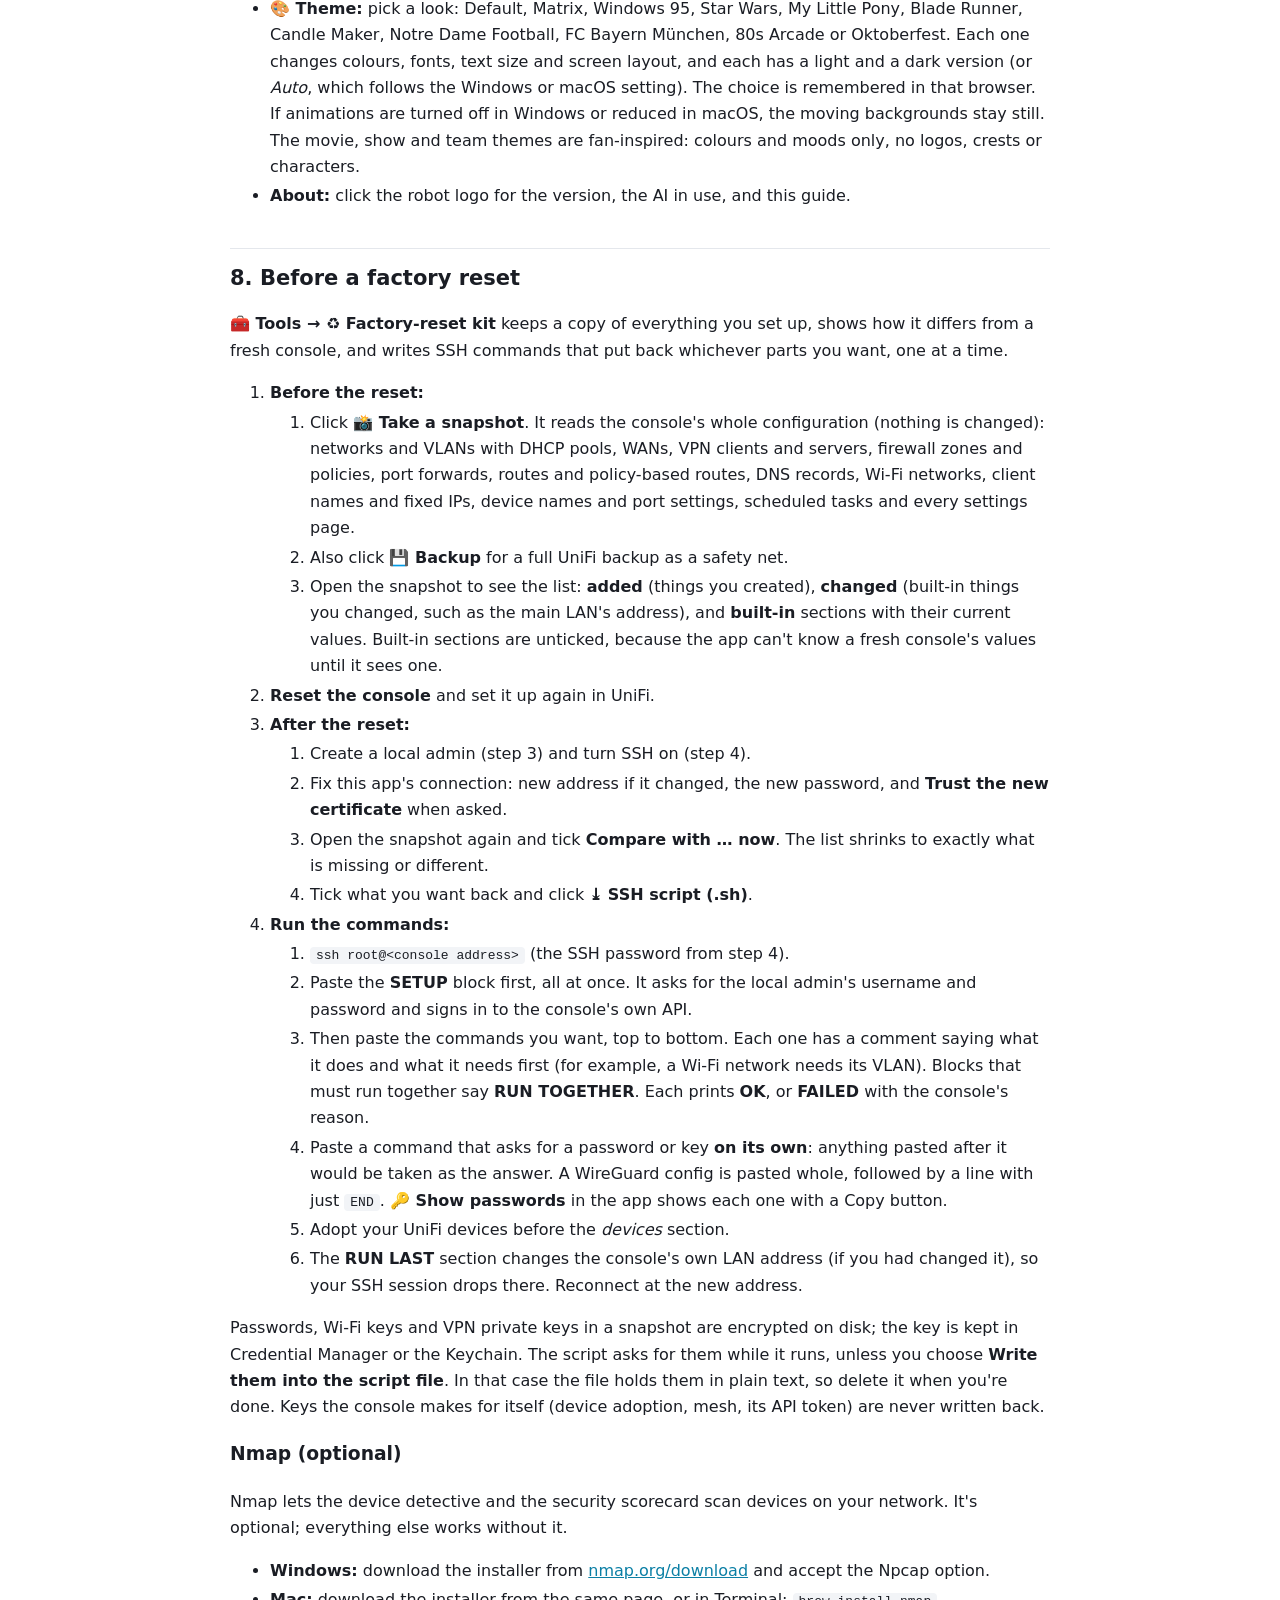
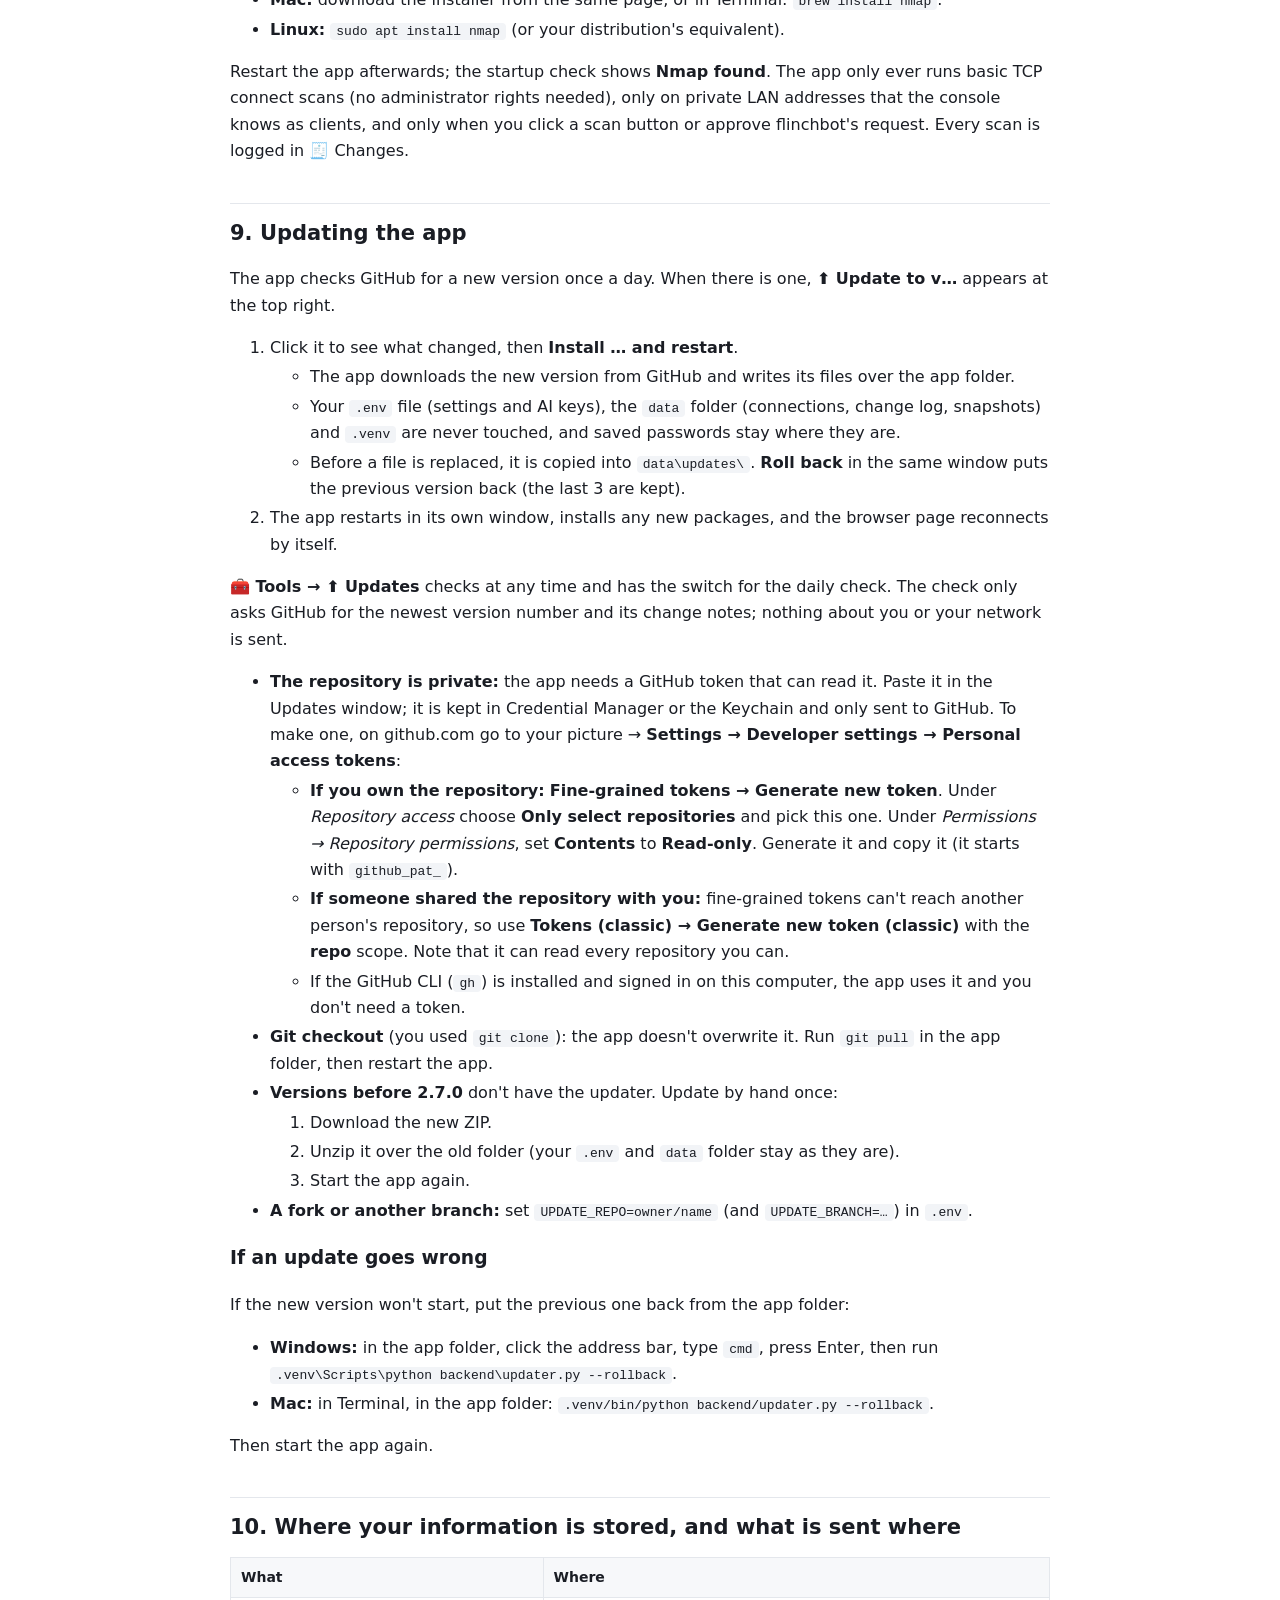
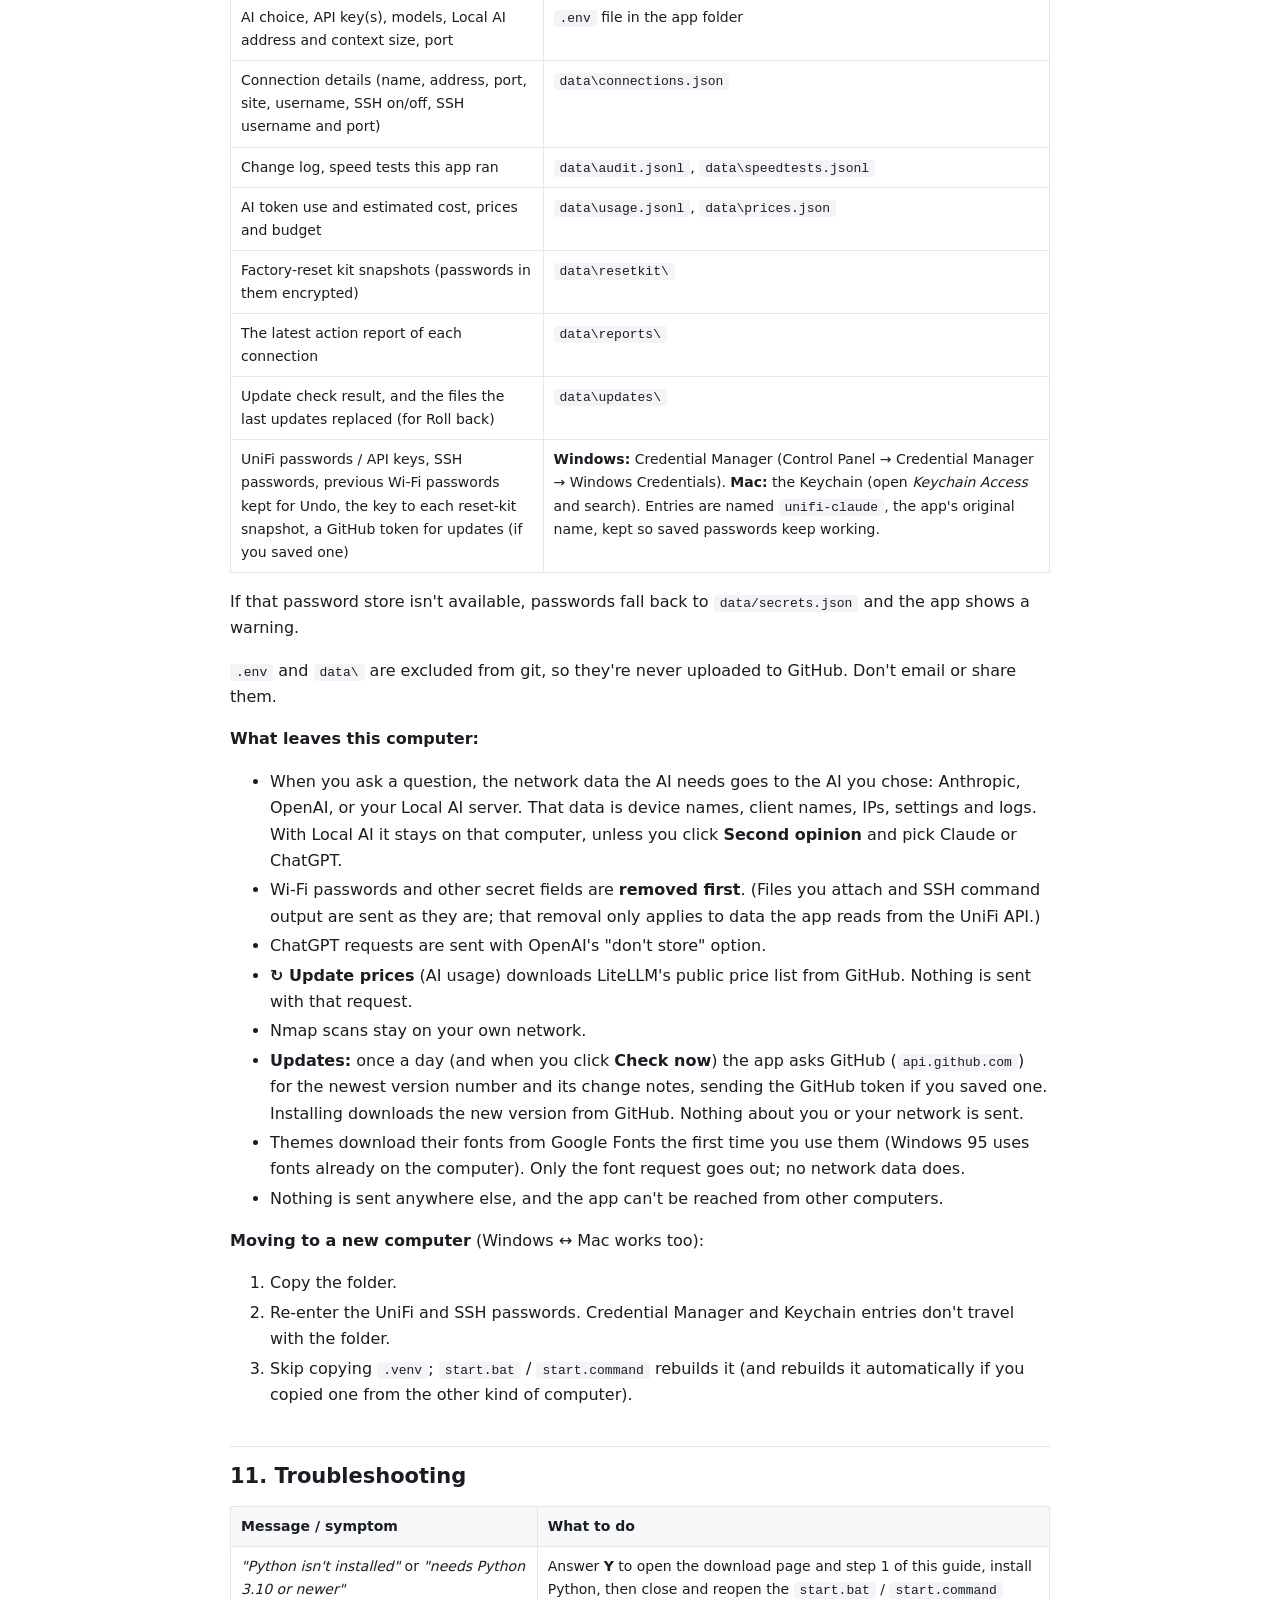
==== commit 713e3e81: "v2.12.0: Local AI and Second opinion Local AI - New provider for any OpenAI-compatible Chat Completi" ====
--- a/SETUP.html
+++ b/SETUP.html
@@ -37,7 +37,7 @@
 <body><main>
 <header><img src="[data-uri]" alt="flinchbot robot">
 <div><h1>UniFi <span>×</span> flinchbot</h1><div class="sub">Setup guide · AI-powered UniFi assistant (Claude or ChatGPT)</div></div></header>
-<nav><b>Contents</b><ol><li><a href="#s-1-install-python-once-per-computer">1. Install Python (once per computer)</a></li><li><a href="#s-2-get-an-ai-api-key-once-claude-or-chatgpt">2. Get an AI API key (once): Claude or ChatGPT</a></li><li><a href="#s-3-create-a-local-only-admin-account-for-the-app-required-once-per-network">3. Create a local-only admin account for the app (required, once per network)</a></li><li><a href="#s-4-ssh-on-the-console-optional-off-by-default">4. SSH on the console: optional, off by default</a></li><li><a href="#s-5-get-the-app-onto-your-computer">5. Get the app onto your computer</a></li><li><a href="#s-6-start-it">6. Start it</a></li><li><a href="#s-7-everyday-use">7. Everyday use</a></li><li><a href="#s-8-before-a-factory-reset">8. Before a factory reset</a></li><li><a href="#s-9-updating-the-app">9. Updating the app</a></li><li><a href="#s-10-where-your-information-is-stored-and-what-is-sent-where">10. Where your information is stored, and what is sent where</a></li><li><a href="#s-11-troubleshooting">11. Troubleshooting</a></li></ol></nav>
+<nav><b>Contents</b><ol><li><a href="#s-1-install-python-once-per-computer">1. Install Python (once per computer)</a></li><li><a href="#s-2-get-an-ai-api-key-once-claude-or-chatgpt-or-use-a-local-ai">2. Get an AI API key (once): Claude or ChatGPT, or use a local AI</a></li><li><a href="#s-3-create-a-local-only-admin-account-for-the-app-required-once-per-network">3. Create a local-only admin account for the app (required, once per network)</a></li><li><a href="#s-4-ssh-on-the-console-optional-off-by-default">4. SSH on the console: optional, off by default</a></li><li><a href="#s-5-get-the-app-onto-your-computer">5. Get the app onto your computer</a></li><li><a href="#s-6-start-it">6. Start it</a></li><li><a href="#s-7-everyday-use">7. Everyday use</a></li><li><a href="#s-8-before-a-factory-reset">8. Before a factory reset</a></li><li><a href="#s-9-updating-the-app">9. Updating the app</a></li><li><a href="#s-10-where-your-information-is-stored-and-what-is-sent-where">10. Where your information is stored, and what is sent where</a></li><li><a href="#s-11-troubleshooting">11. Troubleshooting</a></li></ol></nav>
 <p>This guide assumes no programming experience. Plan on about 20 minutes the first time.</p>
 <p><strong>What you'll end up with:</strong> a small app on your Windows PC or Mac. You double-click it, it opens in your web browser, and you ask an AI questions about a UniFi network, e.g. "why is the Wi-Fi slow in the hall?". The AI can be <strong>Claude</strong> (Anthropic) or <strong>ChatGPT</strong> (OpenAI). It can also make changes, but only after you click <strong>Approve</strong>.</p>
 <blockquote>
@@ -102,8 +102,8 @@
 <blockquote>
 <p><strong>"python" opens the Microsoft Store instead?</strong> Windows ships a fake <code>python</code> shortcut. Open <strong>Settings → Apps → Advanced app settings → App execution aliases</strong> and switch off the two <em>App Installer python</em> entries. <code>start.bat</code> tries the <code>py</code> command first, so you usually won't hit this.</p>
 </blockquote>
-<h2 id="s-2-get-an-ai-api-key-once-claude-or-chatgpt">2. Get an AI API key (once): Claude or ChatGPT</h2>
-<p>Pick one. You can add the other later and switch in Settings. Both work the same way in the app: same tools, same approval step, same reports.</p>
+<h2 id="s-2-get-an-ai-api-key-once-claude-or-chatgpt-or-use-a-local-ai">2. Get an AI API key (once): Claude or ChatGPT, or use a local AI</h2>
+<p>Pick one. You can add the others later and switch in Settings. They work the same way in the app: same tools, same approval step, same reports. To run the AI on your own hardware instead, see Option C below.</p>
 <p><strong>Option A: Claude (Anthropic)</strong></p>
 <ol>
 <li>Sign in at <strong><a href="https://console.anthropic.com" target="_blank" rel="noopener">https://console.anthropic.com</a></strong>.</li>
@@ -145,6 +145,30 @@
 </tbody>
 </table>
 <p>The two defaults cost about the same, roughly 5–15¢ for a typical health check; prices change, so check each provider's pricing page. The cheapest models are fine for quick lookups like "how many clients?" but tend to miss things in real troubleshooting.</p>
+<a id="local-ai"></a>
+<p><strong>Option C: Local AI (your own computer or one in your office)</strong></p>
+<p>Instead of, or as well as, Claude and ChatGPT, the app can use an AI that runs on a computer you own: <strong>Ollama</strong> (Windows, Mac, Linux), <strong>LM Studio</strong> (Windows, Mac), llama.cpp, vLLM, Jan, or anything else that speaks OpenAI's Chat Completions API. Your network data then goes only to that computer. It costs nothing per question, but the answers are only as good as the model, and a model needs a capable computer (a recent graphics card, or an Apple silicon Mac with plenty of memory).</p>
+<p>Two things decide whether it works well:</p>
+<ul>
+<li><strong>The model must support tools.</strong> The app gives the AI about 40 tools, and small 7–8B models often pick the wrong one. Pick a model with tool support, ideally 20B parameters or larger, for example qwen3, gpt-oss, mistral-small or llama3.3. Approve still stops any bad change.</li>
+<li><strong>The server must read a long enough prompt (its context size).</strong> The app's instructions and tool list alone are about 6,000 tokens. Use <strong>32,768</strong> or more. Ollama's default is much smaller, and it silently drops the start of a longer prompt, which is exactly the instructions and tool list.</li>
+</ul>
+<p><em>Ollama on a PC in your office:</em></p>
+<ol>
+<li>Install Ollama from <strong><a href="https://ollama.com" target="_blank" rel="noopener">https://ollama.com</a></strong> and download a model in a terminal, for example <code>ollama pull qwen3:30b</code>.</li>
+<li>Set two environment variables on that PC (Windows: Settings → System → About → Advanced system settings → Environment Variables), then quit and restart Ollama:<ul>
+<li><code>OLLAMA_CONTEXT_LENGTH</code> = <code>32768</code></li>
+<li><code>OLLAMA_HOST</code> = <code>0.0.0.0</code> (only if the app runs on a <em>different</em> computer; it makes Ollama accept connections from the network)</li>
+</ul>
+</li>
+<li>Ollama has no password, so in that PC's firewall allow port 11434 only from your own computers.</li>
+</ol>
+<p><em>LM Studio on a Mac:</em></p>
+<ol>
+<li>Download a model in LM Studio. When you load it, set <strong>Context Length</strong> to 32768 or more.</li>
+<li>Open the <strong>Developer</strong> tab and start the server (port 1234). If the app runs on another computer, turn on <strong>Serve on local network</strong>.</li>
+</ol>
+<p><em>In the app:</em> ⚙ Settings → <strong>Local AI</strong>. Pick the server type, type the address (on the same computer <code>localhost</code>, otherwise that computer's name or IP, for example <code>http://office-pc:11434</code>), or click <strong>🔍 Find on this computer</strong>. Click <strong>Test &amp; load models</strong>, pick a model, then <strong>Check this model</strong>. It checks that the model calls tools, and that the server really reads a prompt as long as the context size you entered. It tells you what to change if not.</p>
 <h2 id="s-3-create-a-local-only-admin-account-for-the-app-required-once-per-network">3. Create a local-only admin account for the app (required, once per network)</h2>
 <blockquote class="warn">
 <p>⚠️ <strong>The app can only sign in with a LOCAL account on the console.</strong>
@@ -235,8 +259,8 @@
 <li>
 <p><strong>Step 1, Choose your AI:</strong></p>
 <ol>
-<li>Pick <strong>Claude</strong> or <strong>ChatGPT</strong>.</li>
-<li>Paste the key and click <strong>Test key &amp; load models</strong>.</li>
+<li>Pick <strong>Claude</strong>, <strong>ChatGPT</strong> or <strong>Local AI</strong> (for Local AI, see <a href="#local-ai">Option C</a>).</li>
+<li>Paste the key (Local AI: the address) and click <strong>Test key &amp; load models</strong>.</li>
 <li>Pick a model, then <strong>Save &amp; continue</strong>.</li>
 </ol>
 <p>This writes the <code>.env</code> settings file for you; you never need to edit it by hand.</p>
@@ -262,14 +286,15 @@
 <ul>
 <li><strong>Ask questions</strong> in the chat, or click a quick prompt such as <em>Health check</em>.</li>
 <li><strong>📎 Attach text files and images:</strong> click 📎, drag files onto the chat, or paste a screenshot (Ctrl+V / Cmd+V) in the message box to give the AI a log, config export, CSV, or a screenshot or photo alongside your question. Up to 5 files per message: text up to 150,000 characters, images up to 5 MB each (PNG, JPEG, GIF, WebP; BMP, HEIC and TIFF are converted by your browser if it can open them; large images are scaled down to 1568 px, which is all the AI looks at anyway). PDFs and other files are refused. The file is read by your browser and sent with that message. It's never saved to disk, but it stays in the conversation (so you can ask follow-ups) until <strong>Clear chat</strong> or closing the app. It goes to the AI exactly as is, so remove passwords first and crop them out of screenshots. Big files and images make every later question in that chat cost more, because the AI re-reads the whole conversation each time; clear the chat when you're done with them.</li>
+<li><strong>⚖ Second opinion:</strong> under each answer you see which AI wrote it. Click <strong>Second opinion</strong> and pick another AI you've set up (Claude, ChatGPT or Local AI). It reads the whole conversation, including the data the first AI gathered, checks the answer, may look up more itself, and replies below: what was right, what was wrong or missing, and its own answer. Your next question goes back to the AI chosen in Settings. If you mainly use a local AI, this sends that conversation to Anthropic or OpenAI, but only when you click it. A change it suggests still waits for <strong>Approve</strong>.</li>
 <li><strong>■ Stop:</strong> changed your mind while the AI is working? Click <strong>■</strong> (where Send was) or press <strong>Esc</strong>. The question is dropped, so it isn't part of the conversation, and you can ask something else straight away. If you had just approved a change, the change stays done; only the answer after it is dropped. The AI provider may still charge for what it generated before you stopped it.</li>
 <li><strong>Changes:</strong> when the AI wants to restart a device, block a client, change Wi-Fi settings and so on, it shows a card listing exactly what will happen. Nothing changes until you click <strong>Approve</strong>. <strong>Deny</strong> cancels it. With SSH on (step 4), a command that could change the console shows the same card with the exact command.</li>
 <li><strong>Another network:</strong> click the connection name at the top → <strong>Add a connection…</strong>. Once you have several, the same menu switches between them. Switching clears the chat so information from one network doesn't get mixed into another.</li>
 <li>
 <p><strong>⚙ Settings:</strong></p>
 <ul>
-<li>switch between <strong>Claude</strong> and <strong>ChatGPT</strong> (switching starts a new conversation)</li>
-<li>change API keys or models</li>
+<li>switch between <strong>Claude</strong>, <strong>ChatGPT</strong> and <strong>Local AI</strong> (the conversation carries on with the new AI)</li>
+<li>change API keys or models, and the Local AI address</li>
 <li>change the app's port</li>
 </ul>
 <p>The model list is live from the provider. If your chosen model is ever deprecated, a banner tells you its retirement date.</p>
@@ -396,7 +421,7 @@
 </thead>
 <tbody>
 <tr>
-<td>AI choice, API key(s), models, port</td>
+<td>AI choice, API key(s), models, Local AI address and context size, port</td>
 <td><code>.env</code> file in the app folder</td>
 </tr>
 <tr>
@@ -433,7 +458,7 @@
 <p><code>.env</code> and <code>data\</code> are excluded from git, so they're never uploaded to GitHub. Don't email or share them.</p>
 <p><strong>What leaves this computer:</strong></p>
 <ul>
-<li>When you ask a question, the network data the AI needs goes to the AI provider you chose (Anthropic or OpenAI): device names, client names, IPs, settings and logs.</li>
+<li>When you ask a question, the network data the AI needs goes to the AI you chose: Anthropic, OpenAI, or your Local AI server. That data is device names, client names, IPs, settings and logs. With Local AI it stays on that computer, unless you click <strong>Second opinion</strong> and pick Claude or ChatGPT.</li>
 <li>Wi-Fi passwords and other secret fields are <strong>removed first</strong>. (Files you attach and SSH command output are sent as they are; that removal only applies to data the app reads from the UniFi API.)</li>
 <li>ChatGPT requests are sent with OpenAI's "don't store" option.</li>
 <li><strong>↻ Update prices</strong> (AI usage) downloads LiteLLM's public price list from GitHub. Nothing is sent with that request.</li>
@@ -593,6 +618,22 @@
 <tr>
 <td>The cost meter shows <strong>—</strong> for a model</td>
 <td>The app has no price for it. Click the meter → <strong>↻ Update prices</strong>, or ✎ to type the price from your provider's pricing page.</td>
+</tr>
+<tr>
+<td><em>Can't reach the local AI at …</em></td>
+<td>The AI server isn't running, or doesn't accept connections from this computer. On the AI computer: Ollama needs <code>OLLAMA_HOST=0.0.0.0</code> (then restart Ollama); LM Studio needs <strong>Serve on local network</strong>. Check its firewall allows the port (11434 for Ollama, 1234 for LM Studio). See <a href="#local-ai">Option C</a>.</td>
+</tr>
+<tr>
+<td><strong>Check this model</strong> says the model <em>didn't call a tool</em></td>
+<td>That model can't use tools, or is too small to do it reliably. Pick one with tool support, ideally 20B or larger (qwen3, gpt-oss, mistral-small, llama3.3).</td>
+</tr>
+<tr>
+<td><strong>Check this model</strong> says the server <em>read only part</em> of the test</td>
+<td>Its context size is smaller than the one in Settings, so it would silently cut long conversations. Ollama: set <code>OLLAMA_CONTEXT_LENGTH</code> to the same number and restart Ollama. LM Studio: reload the model with a larger <strong>Context Length</strong>.</td>
+</tr>
+<tr>
+<td>Local AI answers are slow</td>
+<td>A big model on a computer without a strong graphics card (or Apple silicon) can take minutes. Try a smaller model, or ask narrower questions. <strong>■ Stop</strong> ends a slow answer.</td>
 </tr>
 <tr>
 <td><em>Couldn't download the price list</em> or <em>Couldn't reach GitHub</em>: … CERTIFICATE_VERIFY_FAILED … unable to get local issuer certificate</td>
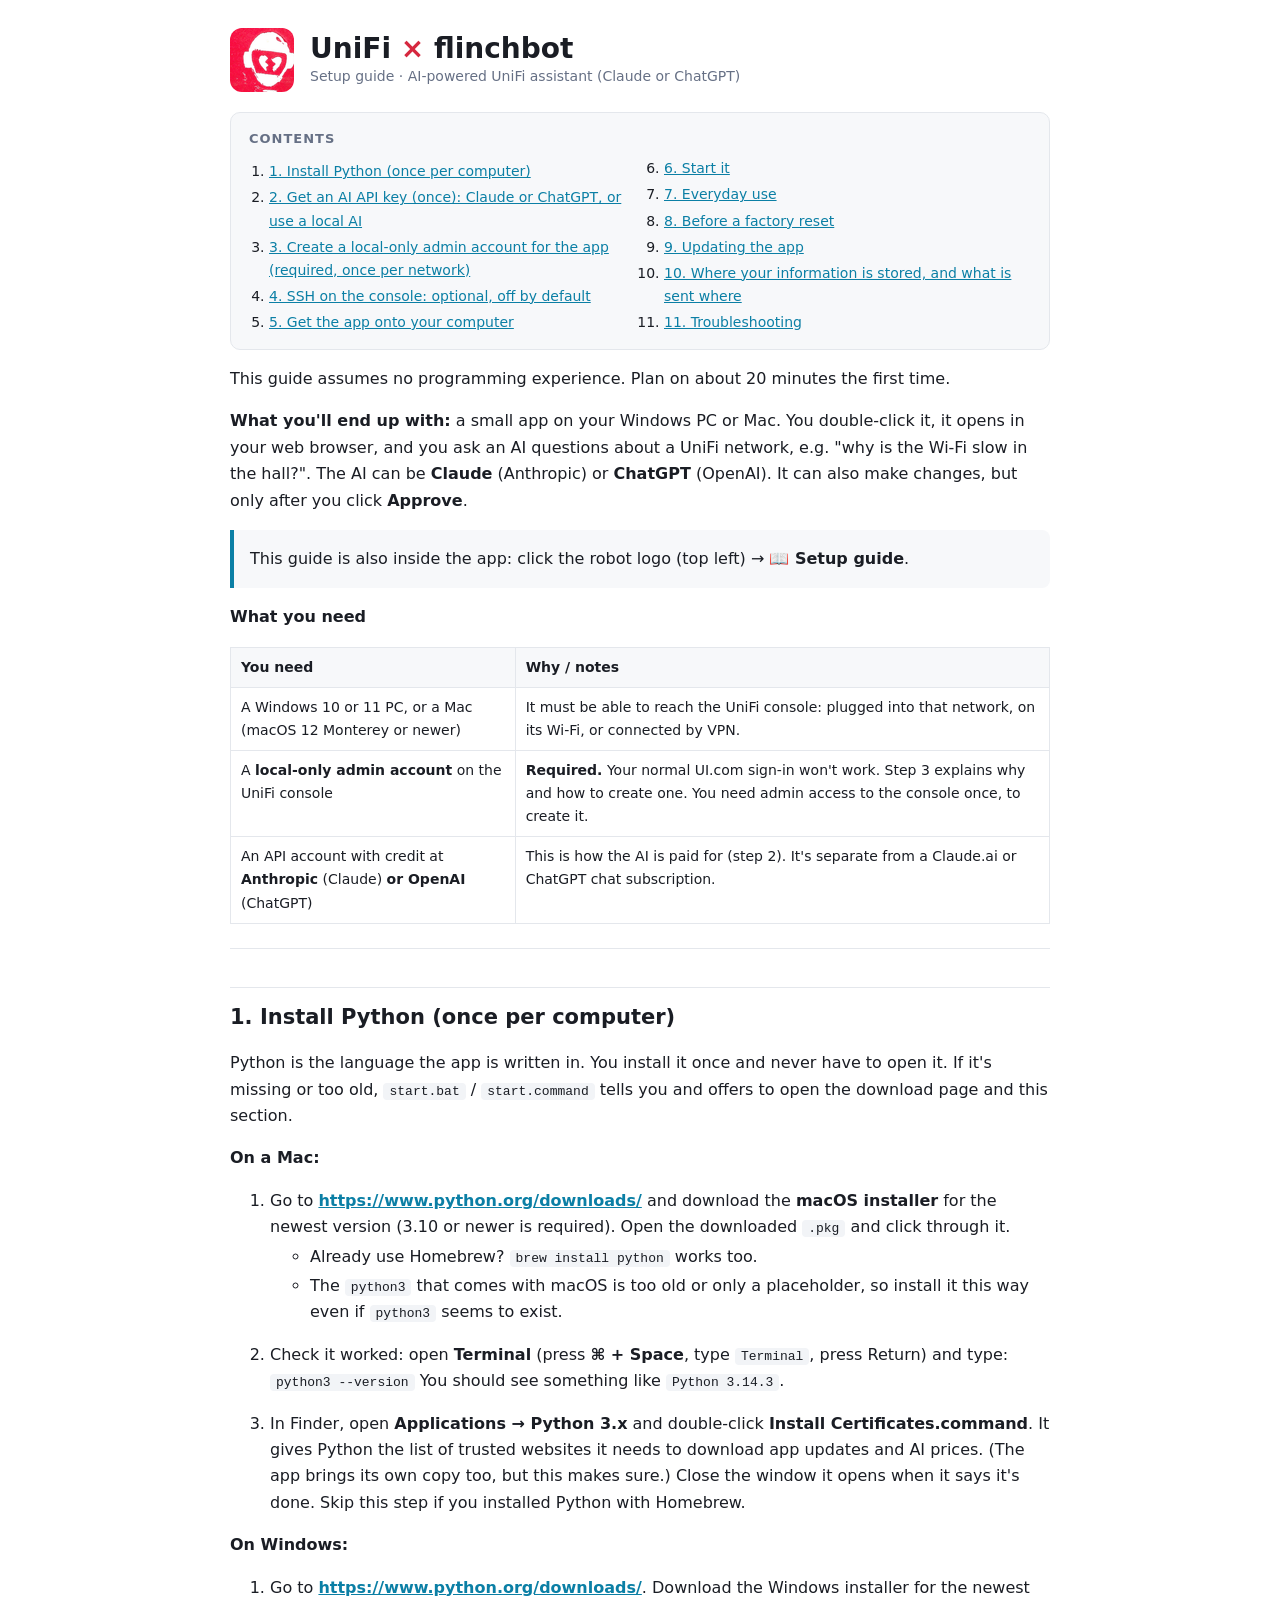
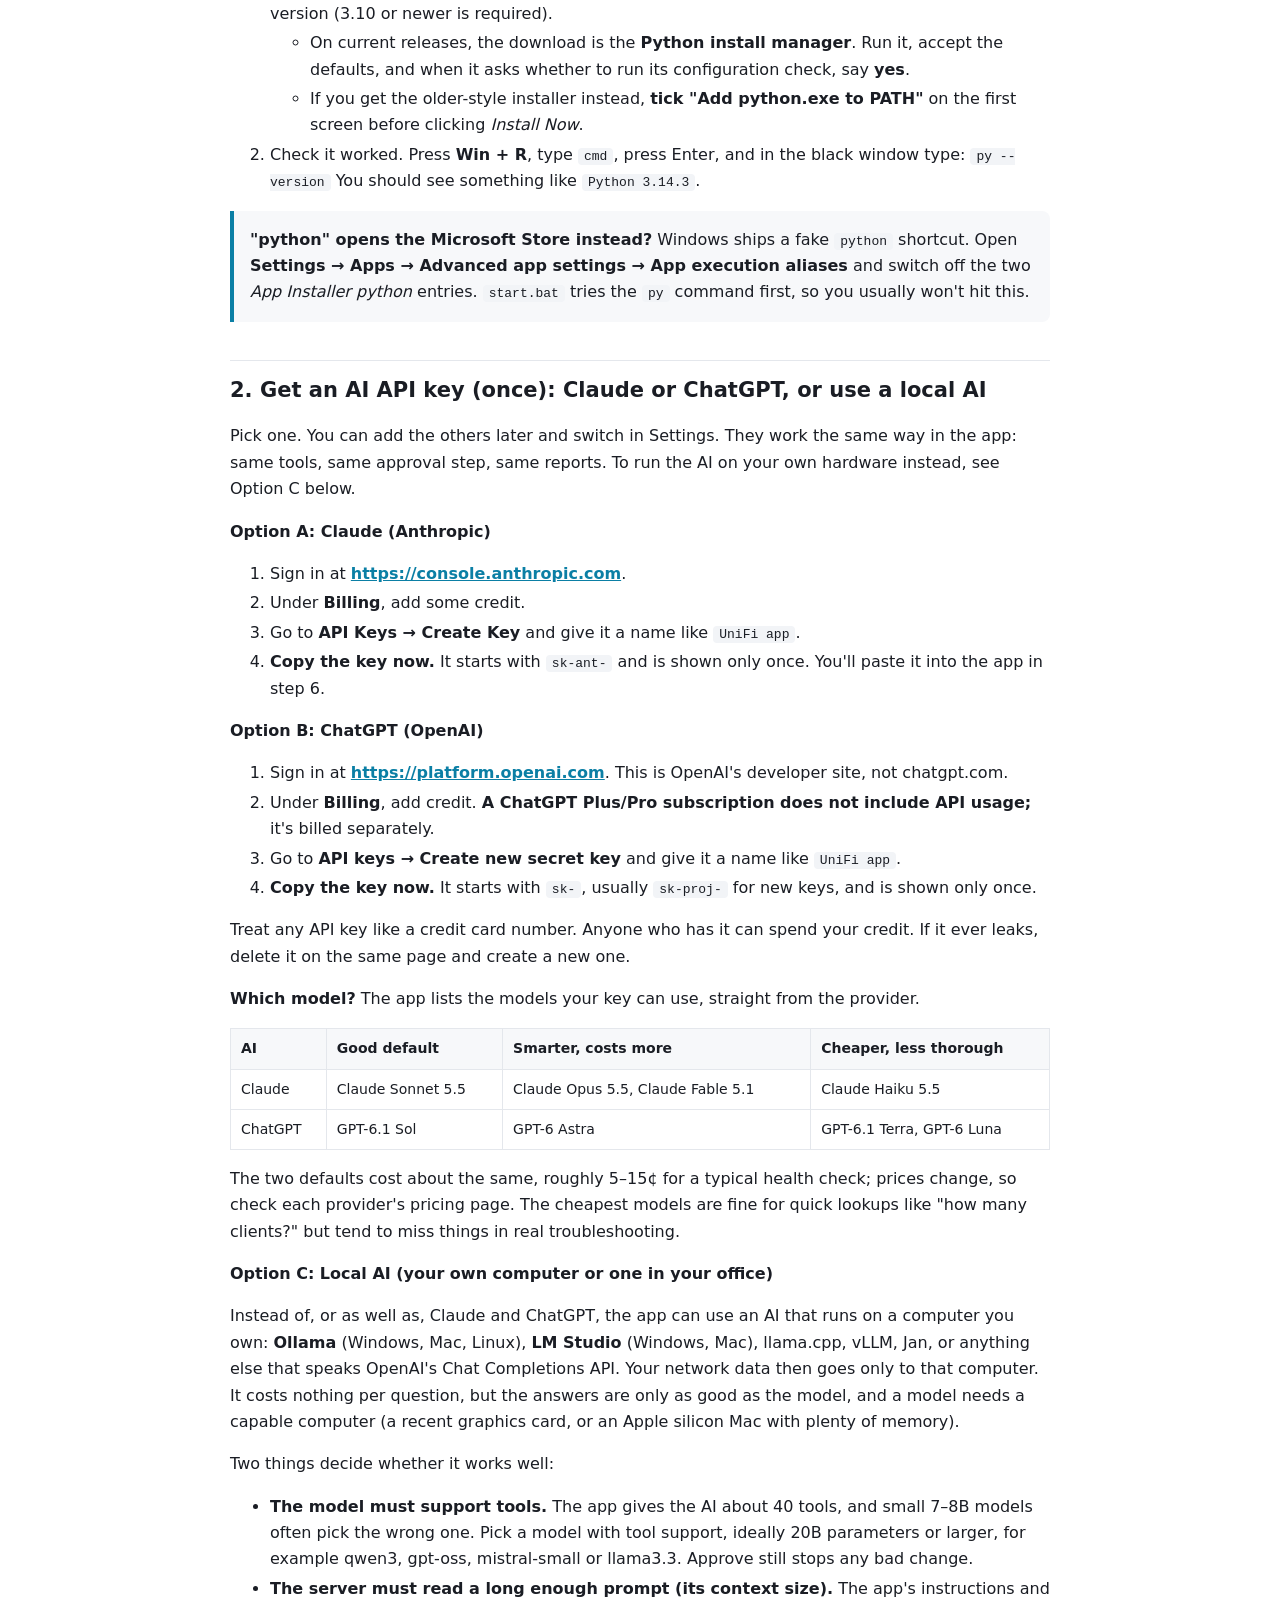
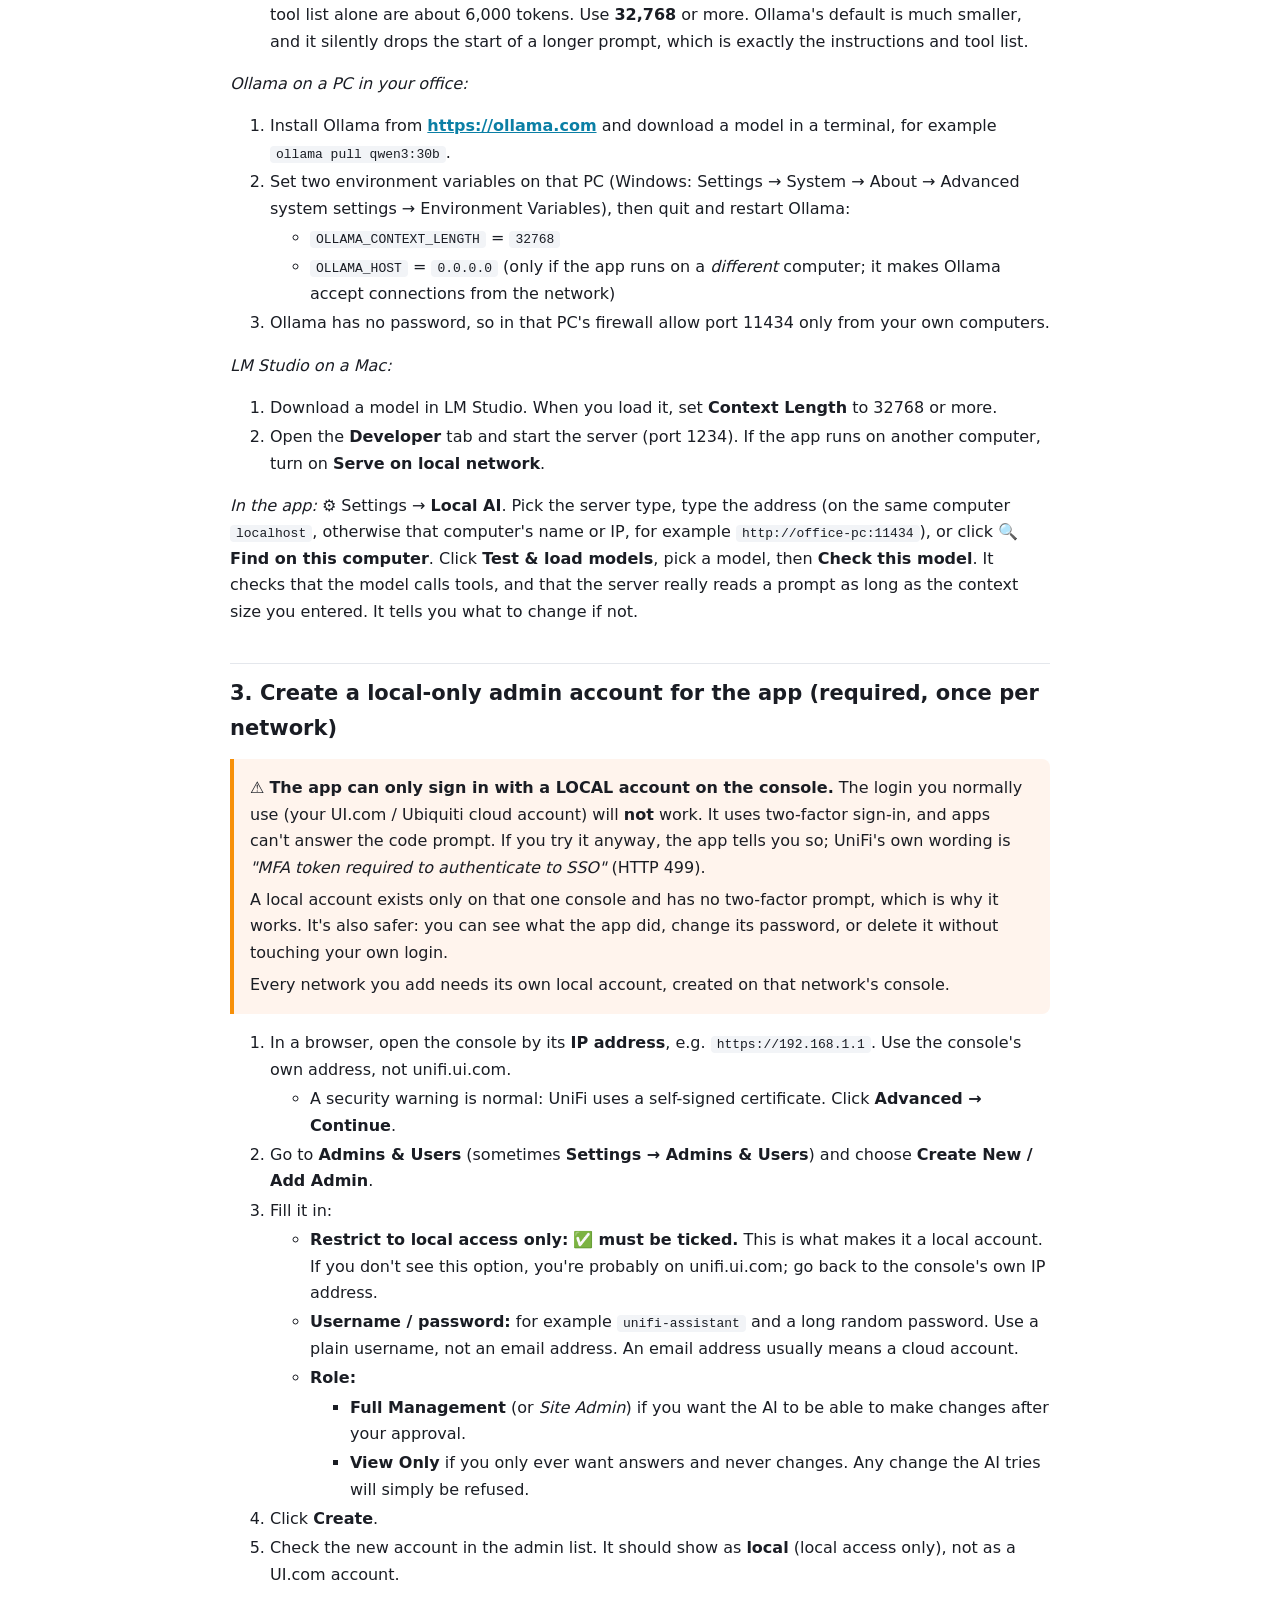
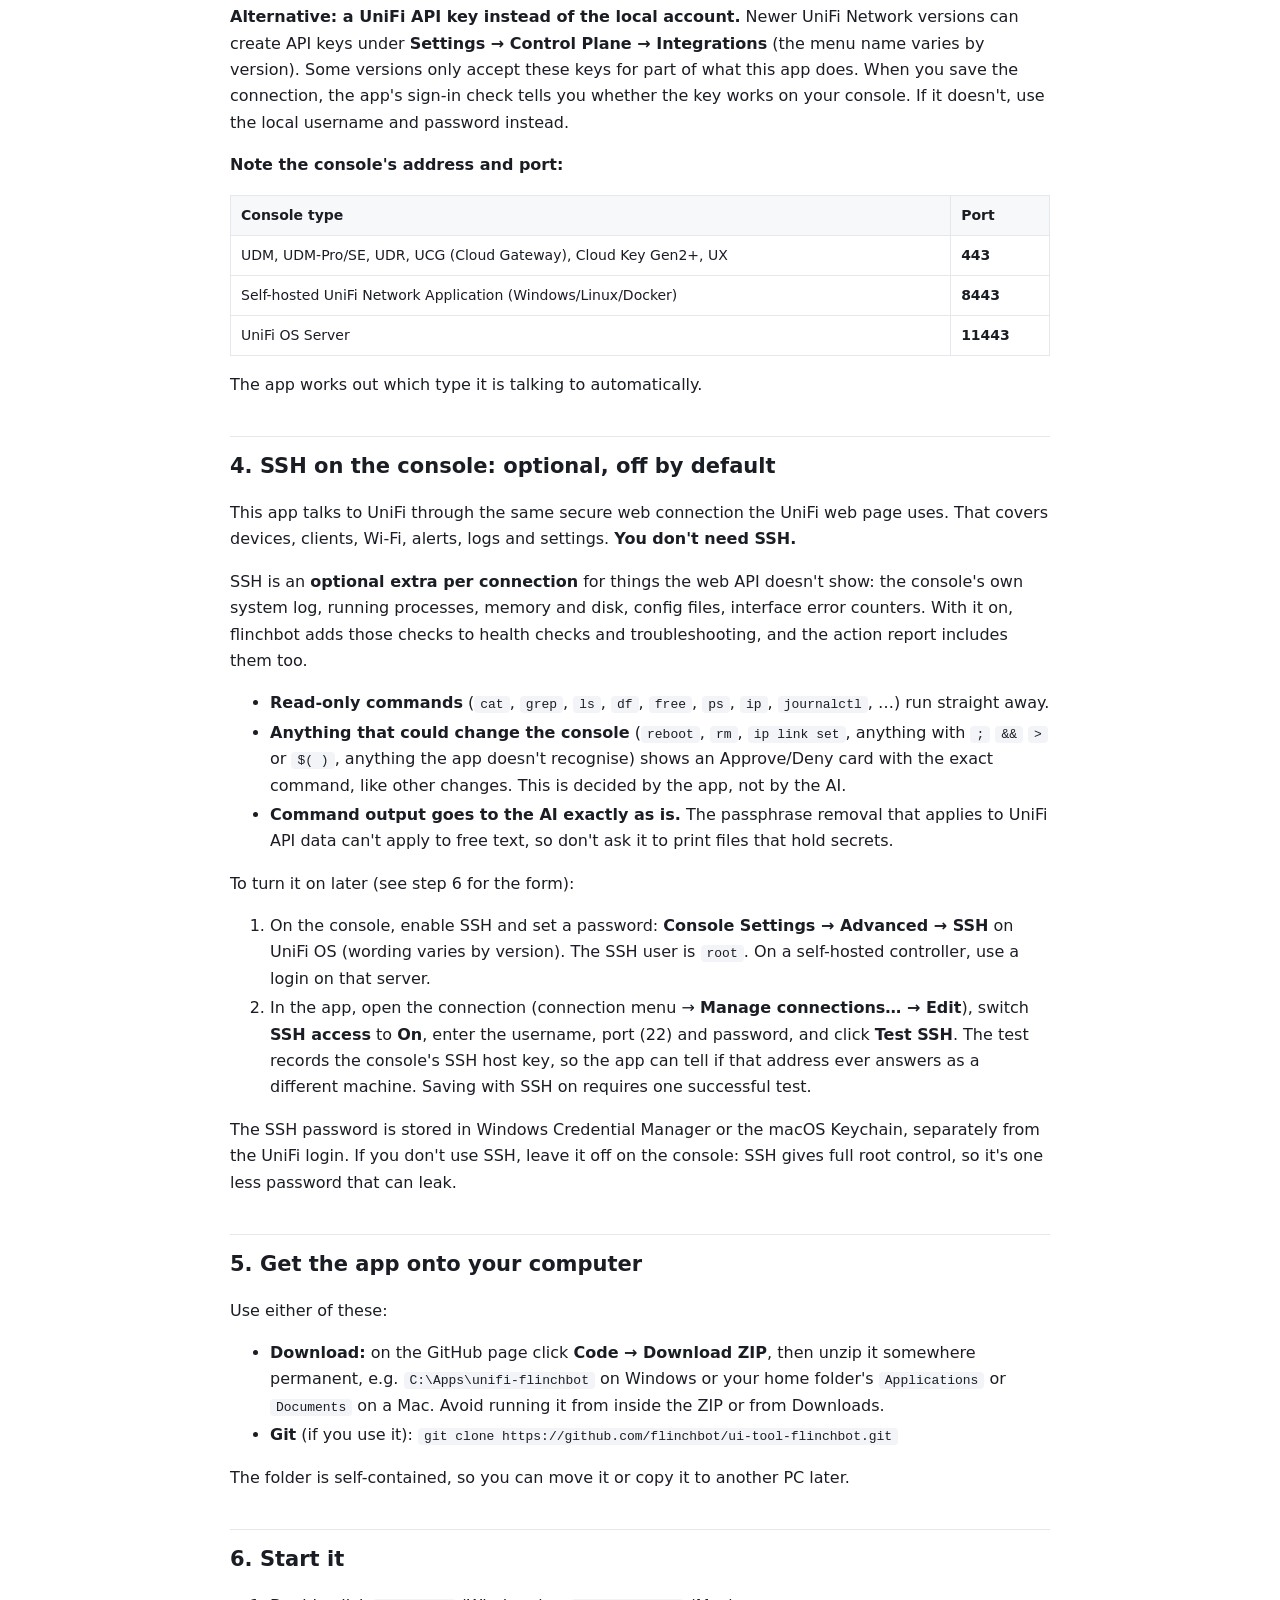
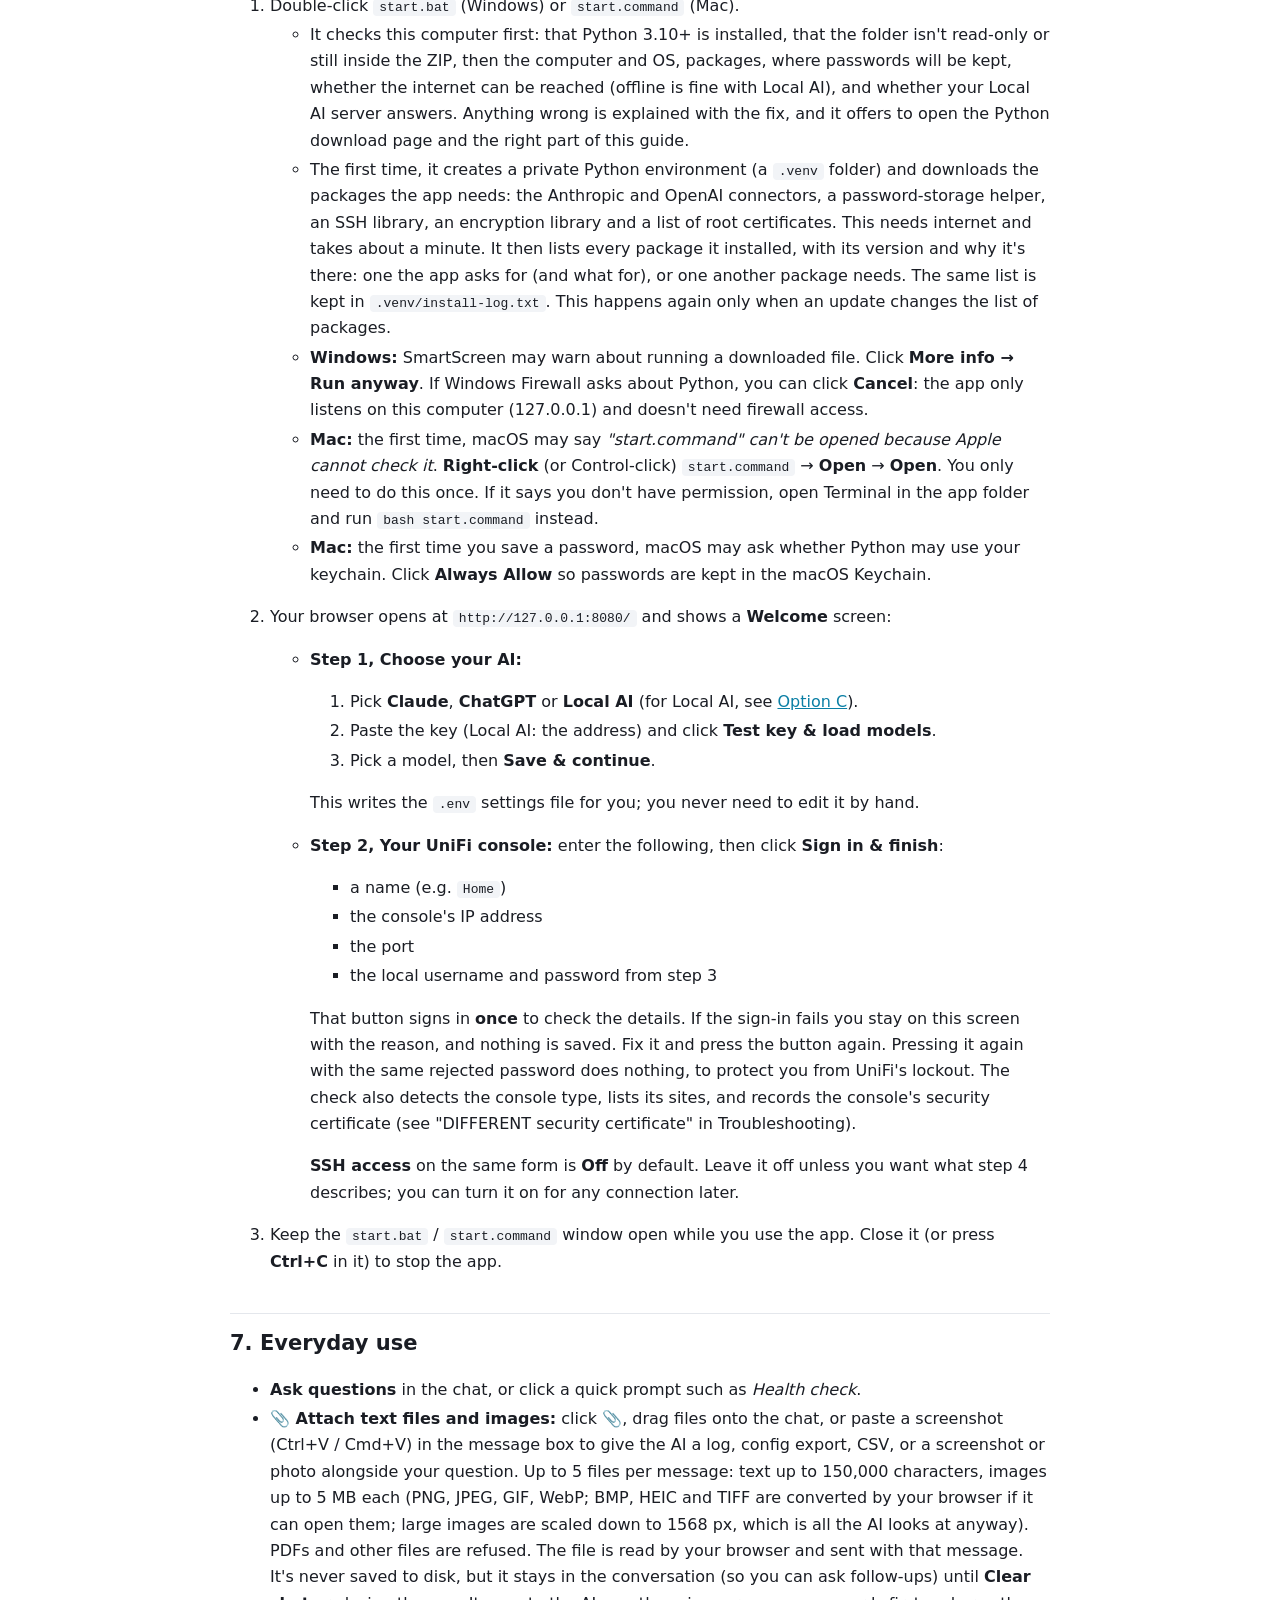
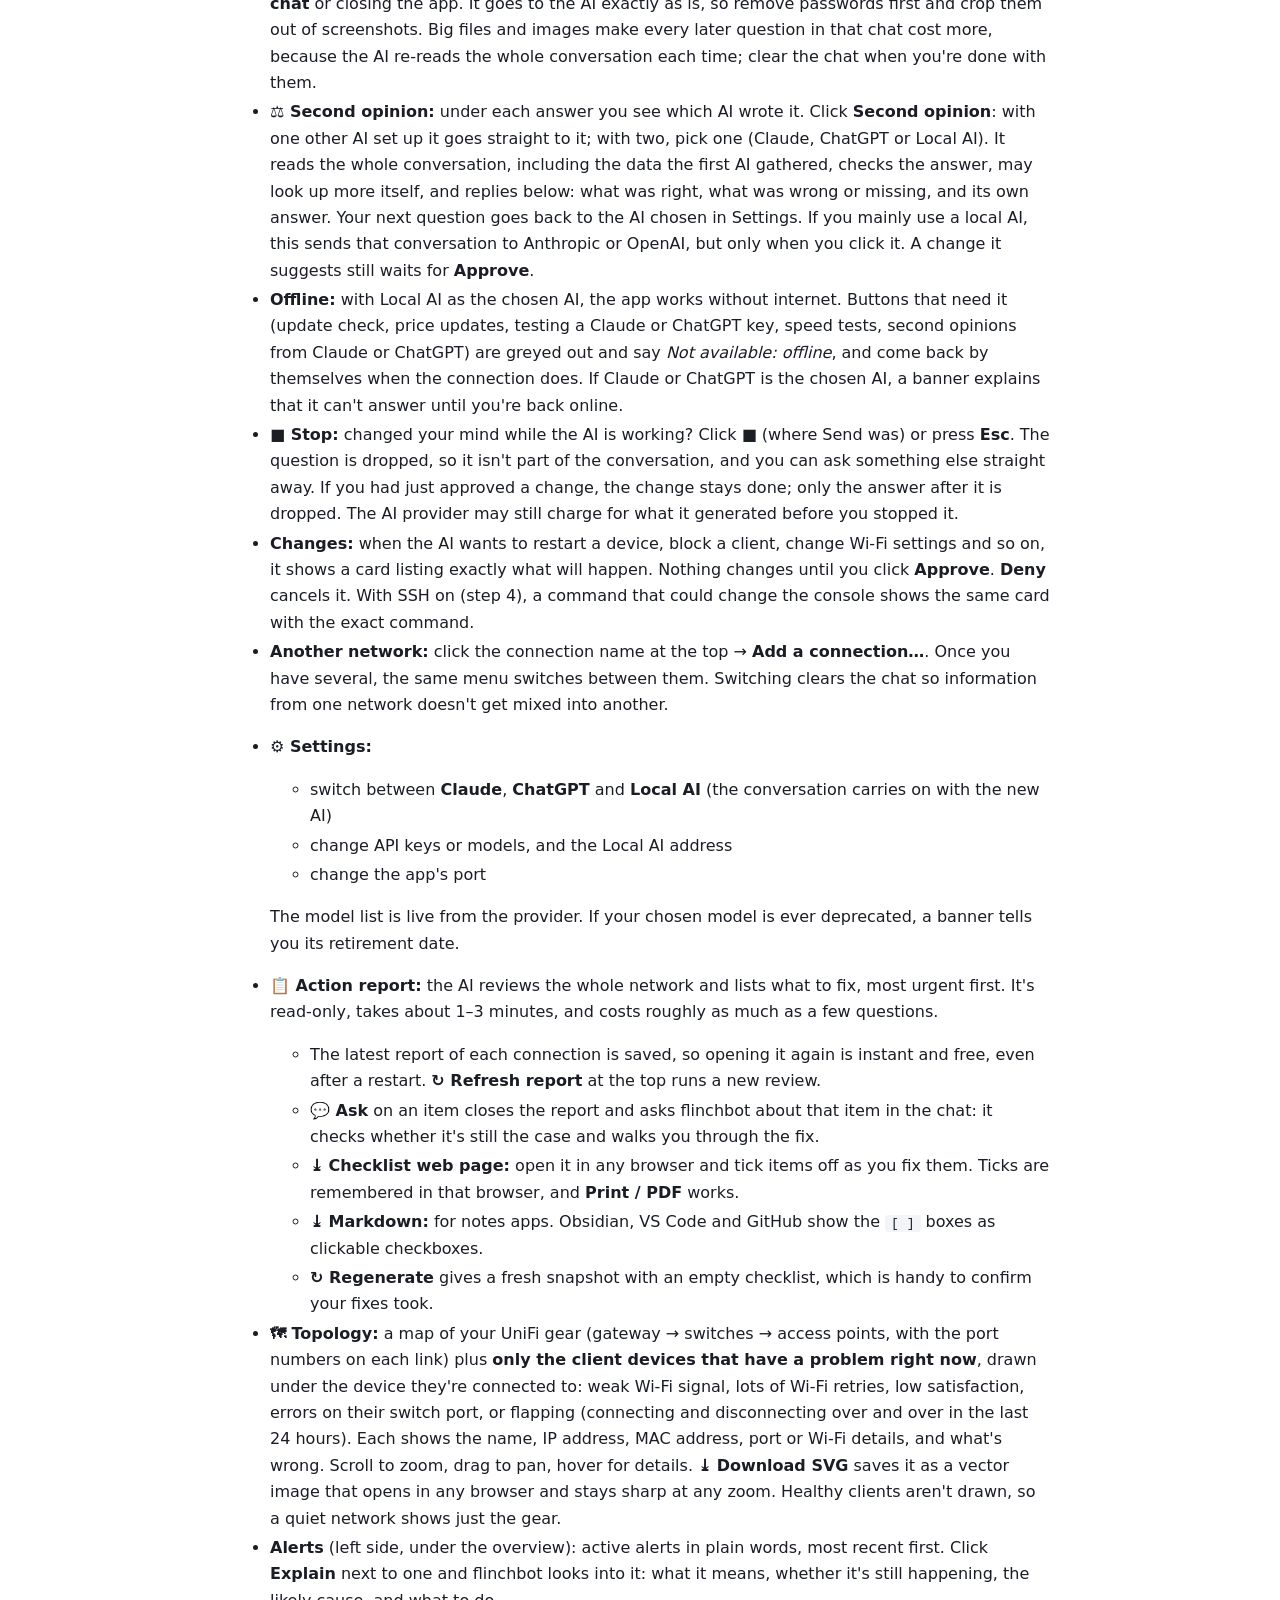
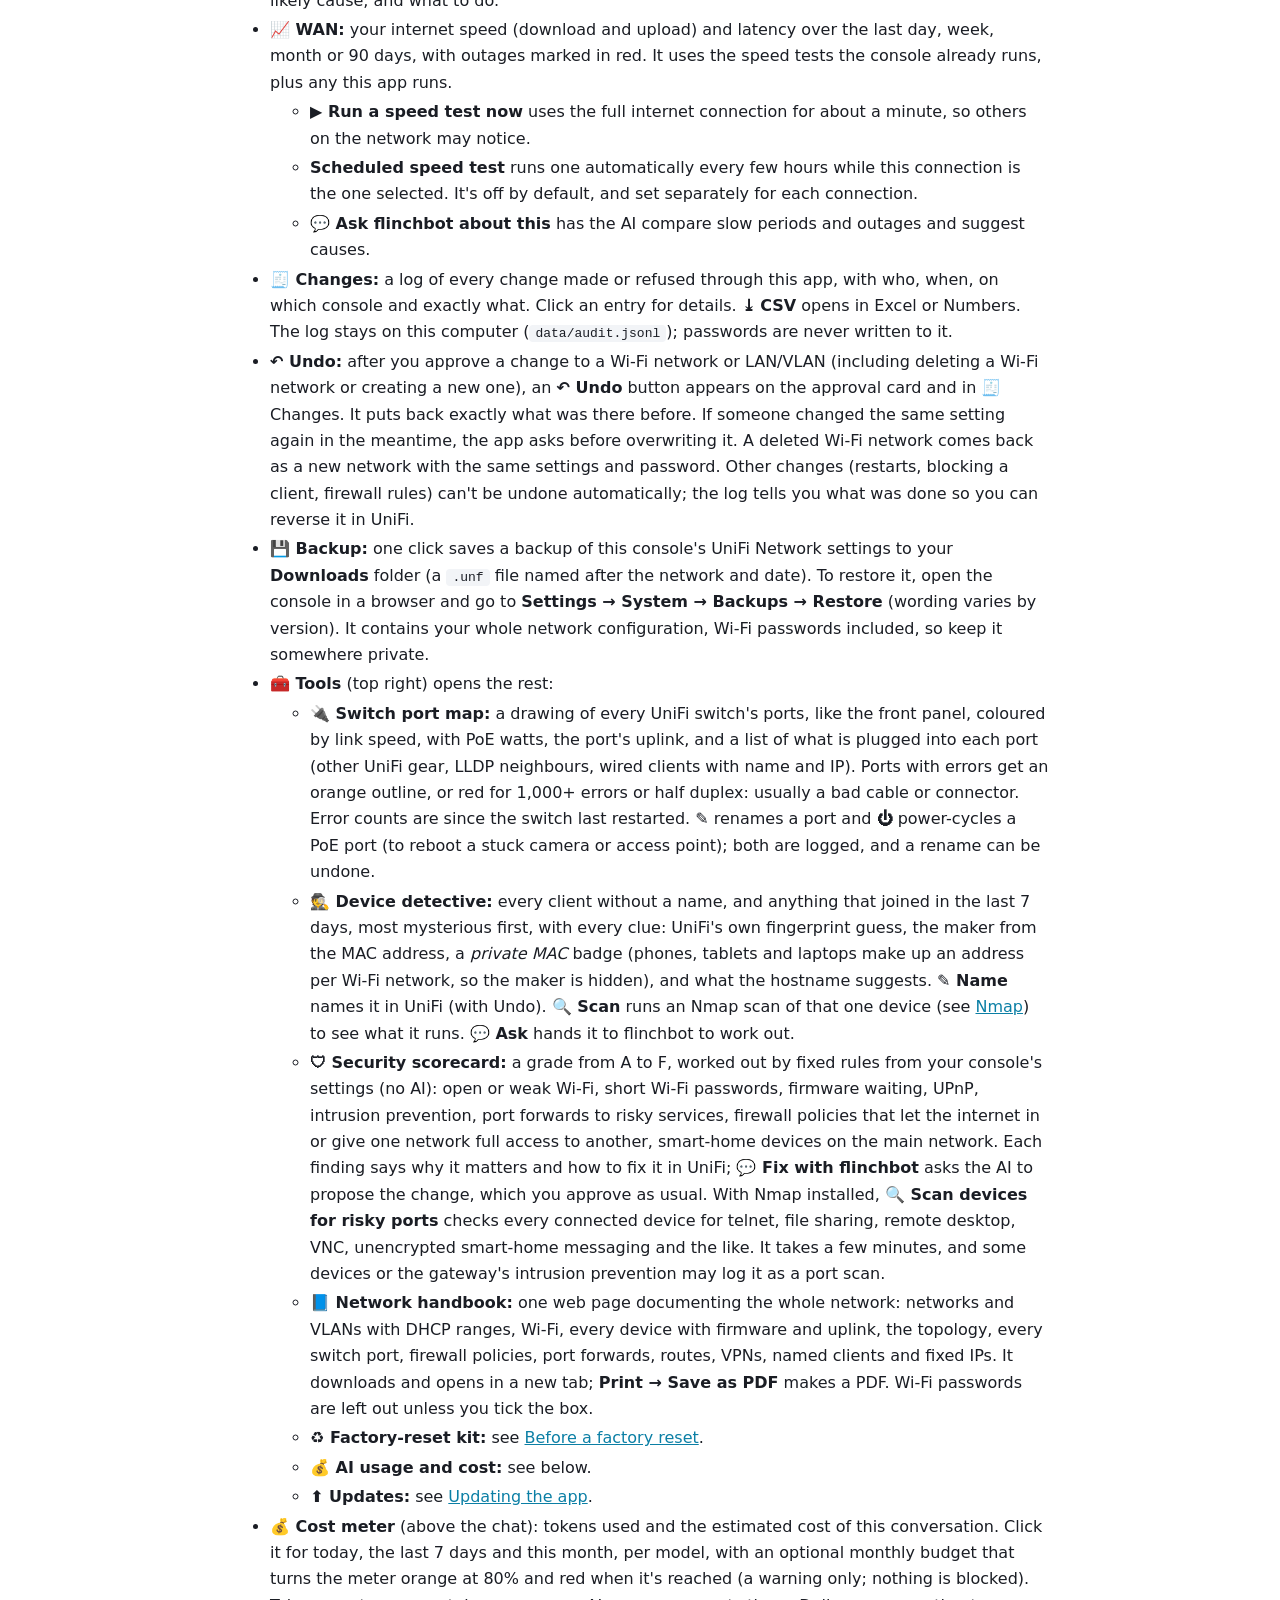
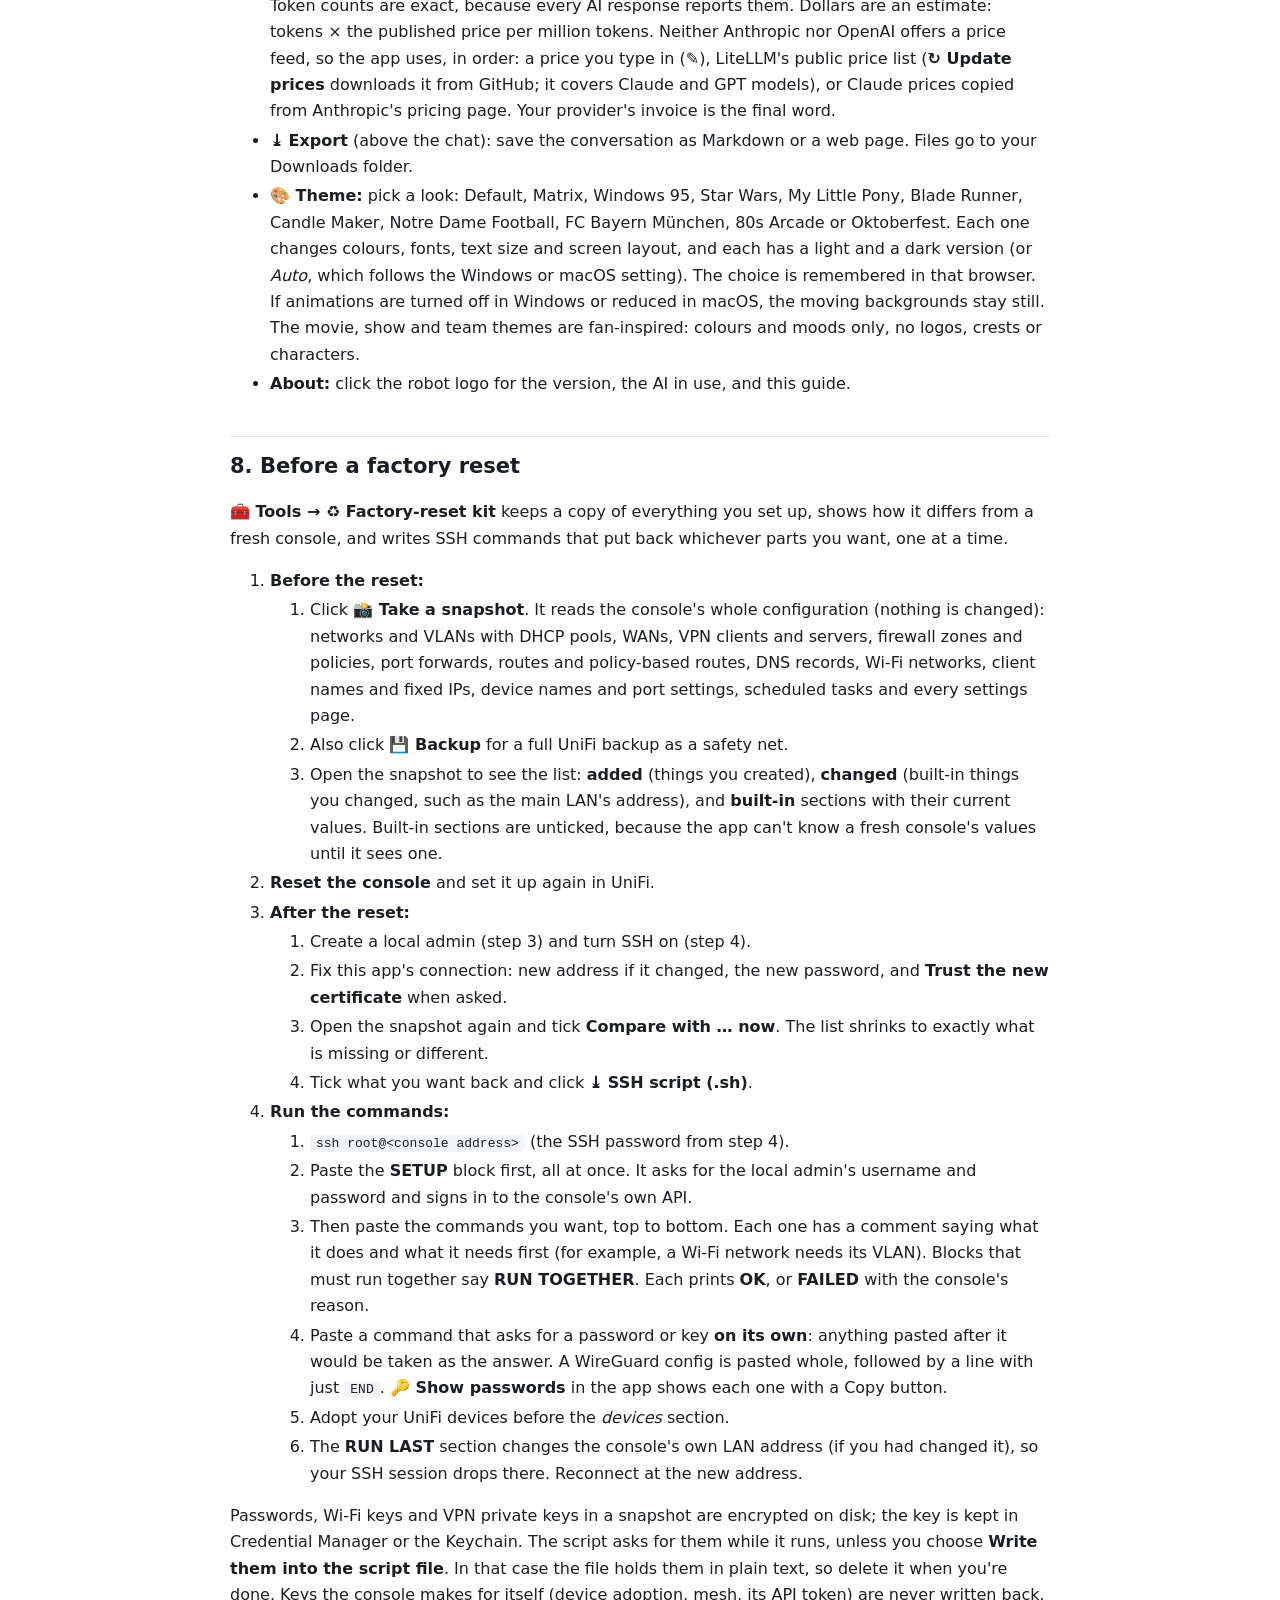
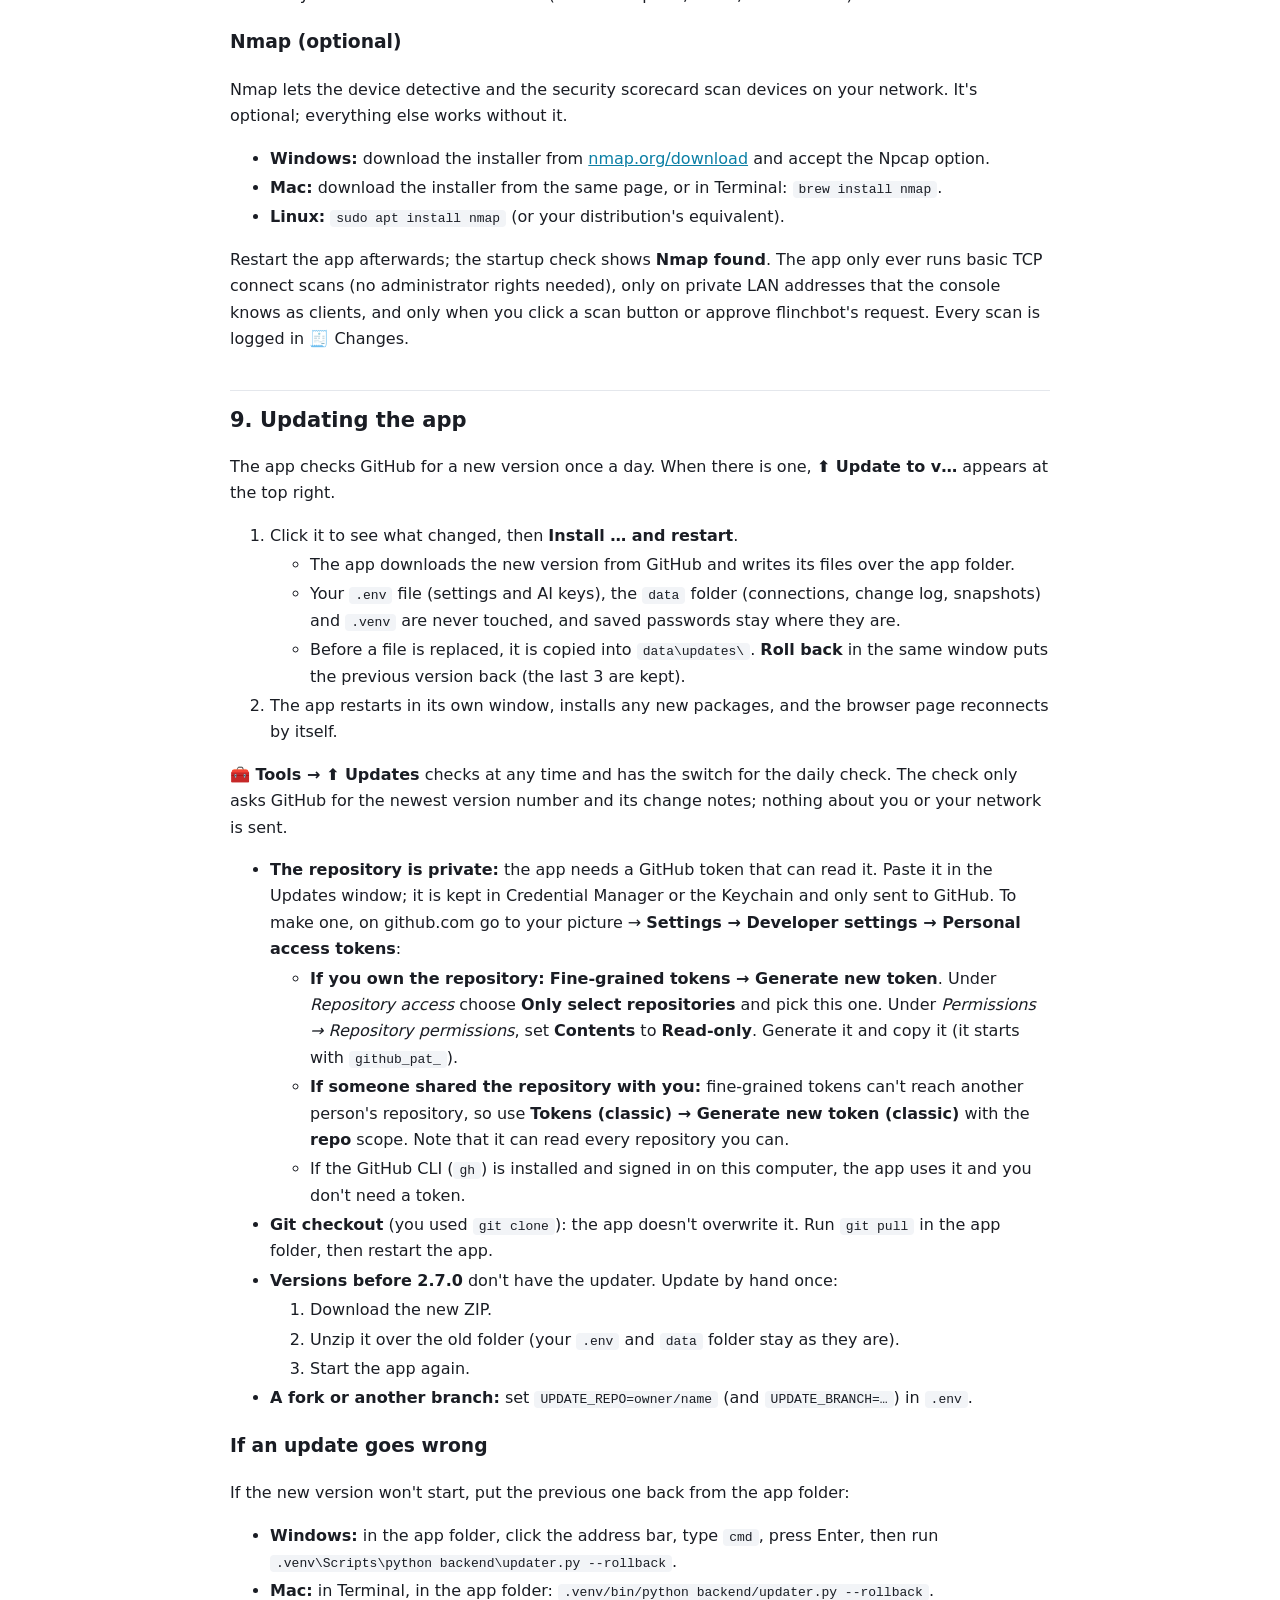
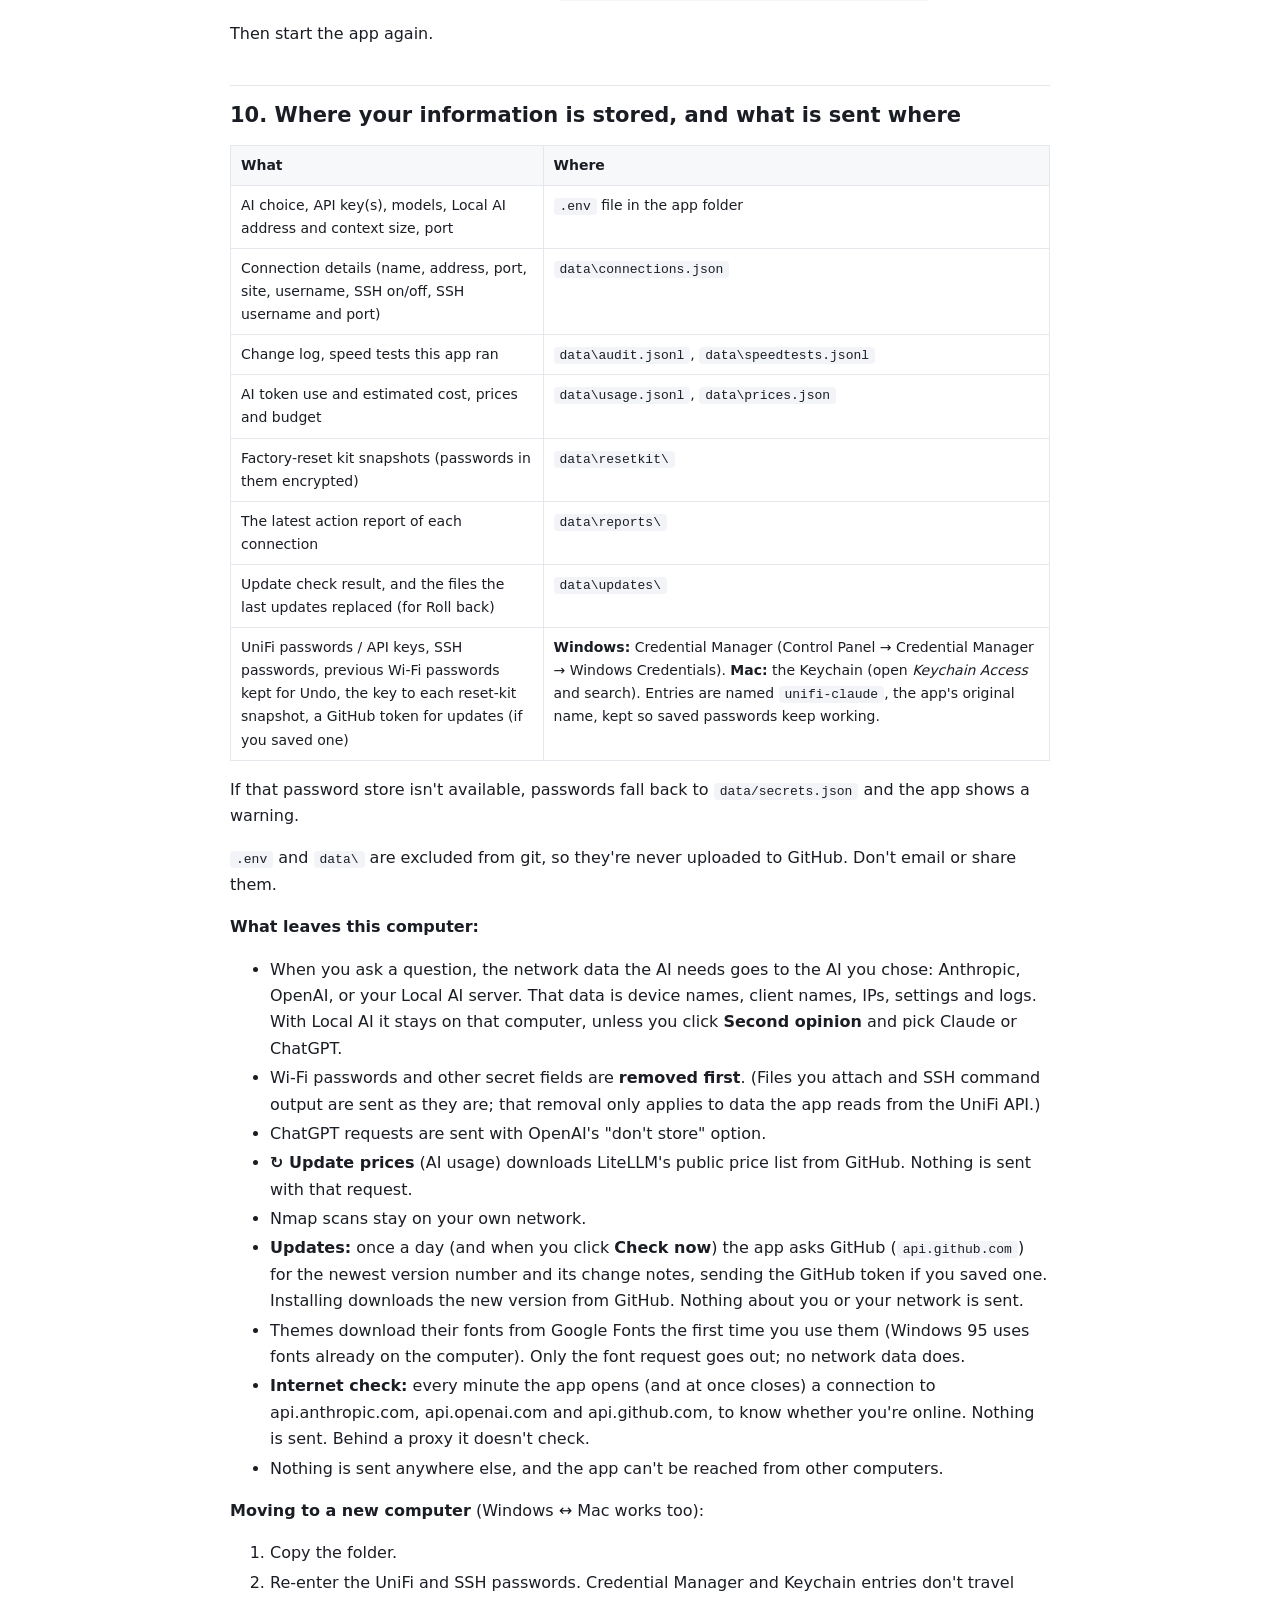
==== commit 107ae3ca: "v2.13.0: works offline with Local AI; one-click second opinion Startup check - "Internet" opens a co" ====
--- a/SETUP.html
+++ b/SETUP.html
@@ -246,7 +246,7 @@
 <h2 id="s-6-start-it">6. Start it</h2>
 <ol>
 <li>Double-click <strong><code>start.bat</code></strong> (Windows) or <strong><code>start.command</code></strong> (Mac).<ul>
-<li>It checks this computer first: that Python 3.10+ is installed, that the folder isn't read-only or still inside the ZIP, then the computer and OS, packages, where passwords will be kept, and whether the AI providers can be reached. Anything wrong is explained with the fix, and it offers to open the Python download page and the right part of this guide.</li>
+<li>It checks this computer first: that Python 3.10+ is installed, that the folder isn't read-only or still inside the ZIP, then the computer and OS, packages, where passwords will be kept, whether the internet can be reached (offline is fine with Local AI), and whether your Local AI server answers. Anything wrong is explained with the fix, and it offers to open the Python download page and the right part of this guide.</li>
 <li>The first time, it creates a private Python environment (a <code>.venv</code> folder) and downloads the packages the app needs: the Anthropic and OpenAI connectors, a password-storage helper, an SSH library, an encryption library and a list of root certificates. This needs internet and takes about a minute. It then lists every package it installed, with its version and why it's there: one the app asks for (and what for), or one another package needs. The same list is kept in <code>.venv/install-log.txt</code>. This happens again only when an update changes the list of packages.</li>
 <li><strong>Windows:</strong> SmartScreen may warn about running a downloaded file. Click <strong>More info → Run anyway</strong>. If Windows Firewall asks about Python, you can click <strong>Cancel</strong>: the app only listens on this computer (127.0.0.1) and doesn't need firewall access.</li>
 <li><strong>Mac:</strong> the first time, macOS may say <em>"start.command" can't be opened because Apple cannot check it</em>. <strong>Right-click</strong> (or Control-click) <code>start.command</code> → <strong>Open</strong> → <strong>Open</strong>. You only need to do this once. If it says you don't have permission, open Terminal in the app folder and run <code>bash start.command</code> instead.</li>
@@ -286,7 +286,8 @@
 <ul>
 <li><strong>Ask questions</strong> in the chat, or click a quick prompt such as <em>Health check</em>.</li>
 <li><strong>📎 Attach text files and images:</strong> click 📎, drag files onto the chat, or paste a screenshot (Ctrl+V / Cmd+V) in the message box to give the AI a log, config export, CSV, or a screenshot or photo alongside your question. Up to 5 files per message: text up to 150,000 characters, images up to 5 MB each (PNG, JPEG, GIF, WebP; BMP, HEIC and TIFF are converted by your browser if it can open them; large images are scaled down to 1568 px, which is all the AI looks at anyway). PDFs and other files are refused. The file is read by your browser and sent with that message. It's never saved to disk, but it stays in the conversation (so you can ask follow-ups) until <strong>Clear chat</strong> or closing the app. It goes to the AI exactly as is, so remove passwords first and crop them out of screenshots. Big files and images make every later question in that chat cost more, because the AI re-reads the whole conversation each time; clear the chat when you're done with them.</li>
-<li><strong>⚖ Second opinion:</strong> under each answer you see which AI wrote it. Click <strong>Second opinion</strong> and pick another AI you've set up (Claude, ChatGPT or Local AI). It reads the whole conversation, including the data the first AI gathered, checks the answer, may look up more itself, and replies below: what was right, what was wrong or missing, and its own answer. Your next question goes back to the AI chosen in Settings. If you mainly use a local AI, this sends that conversation to Anthropic or OpenAI, but only when you click it. A change it suggests still waits for <strong>Approve</strong>.</li>
+<li><strong>⚖ Second opinion:</strong> under each answer you see which AI wrote it. Click <strong>Second opinion</strong>: with one other AI set up it goes straight to it; with two, pick one (Claude, ChatGPT or Local AI). It reads the whole conversation, including the data the first AI gathered, checks the answer, may look up more itself, and replies below: what was right, what was wrong or missing, and its own answer. Your next question goes back to the AI chosen in Settings. If you mainly use a local AI, this sends that conversation to Anthropic or OpenAI, but only when you click it. A change it suggests still waits for <strong>Approve</strong>.</li>
+<li><strong>Offline:</strong> with Local AI as the chosen AI, the app works without internet. Buttons that need it (update check, price updates, testing a Claude or ChatGPT key, speed tests, second opinions from Claude or ChatGPT) are greyed out and say <em>Not available: offline</em>, and come back by themselves when the connection does. If Claude or ChatGPT is the chosen AI, a banner explains that it can't answer until you're back online.</li>
 <li><strong>■ Stop:</strong> changed your mind while the AI is working? Click <strong>■</strong> (where Send was) or press <strong>Esc</strong>. The question is dropped, so it isn't part of the conversation, and you can ask something else straight away. If you had just approved a change, the change stays done; only the answer after it is dropped. The AI provider may still charge for what it generated before you stopped it.</li>
 <li><strong>Changes:</strong> when the AI wants to restart a device, block a client, change Wi-Fi settings and so on, it shows a card listing exactly what will happen. Nothing changes until you click <strong>Approve</strong>. <strong>Deny</strong> cancels it. With SSH on (step 4), a command that could change the console shows the same card with the exact command.</li>
 <li><strong>Another network:</strong> click the connection name at the top → <strong>Add a connection…</strong>. Once you have several, the same menu switches between them. Switching clears the chat so information from one network doesn't get mixed into another.</li>
@@ -465,6 +466,7 @@
 <li>Nmap scans stay on your own network.</li>
 <li><strong>Updates:</strong> once a day (and when you click <strong>Check now</strong>) the app asks GitHub (<code>api.github.com</code>) for the newest version number and its change notes, sending the GitHub token if you saved one. Installing downloads the new version from GitHub. Nothing about you or your network is sent.</li>
 <li>Themes download their fonts from Google Fonts the first time you use them (Windows 95 uses fonts already on the computer). Only the font request goes out; no network data does.</li>
+<li><strong>Internet check:</strong> every minute the app opens (and at once closes) a connection to api.anthropic.com, api.openai.com and api.github.com, to know whether you're online. Nothing is sent. Behind a proxy it doesn't check.</li>
 <li>Nothing is sent anywhere else, and the app can't be reached from other computers.</li>
 </ul>
 <p><strong>Moving to a new computer</strong> (Windows ↔ Mac works too):</p>
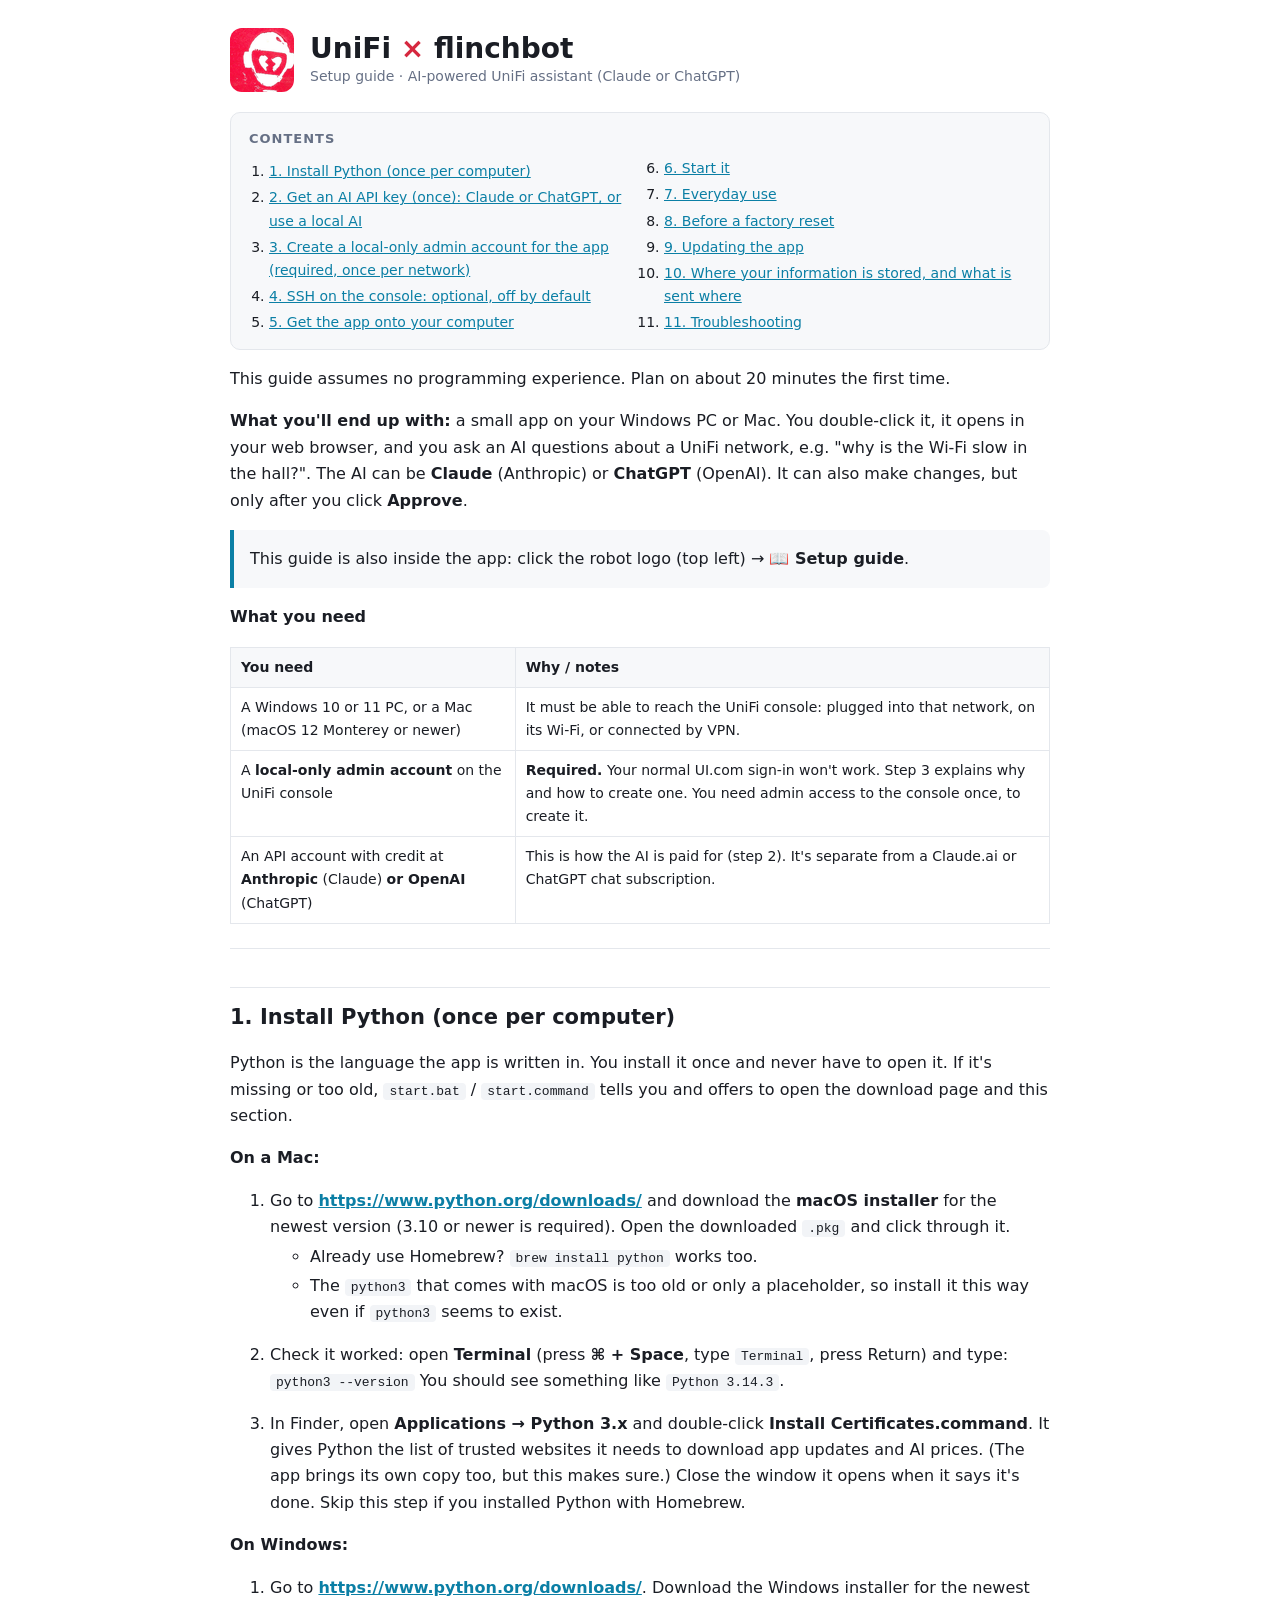
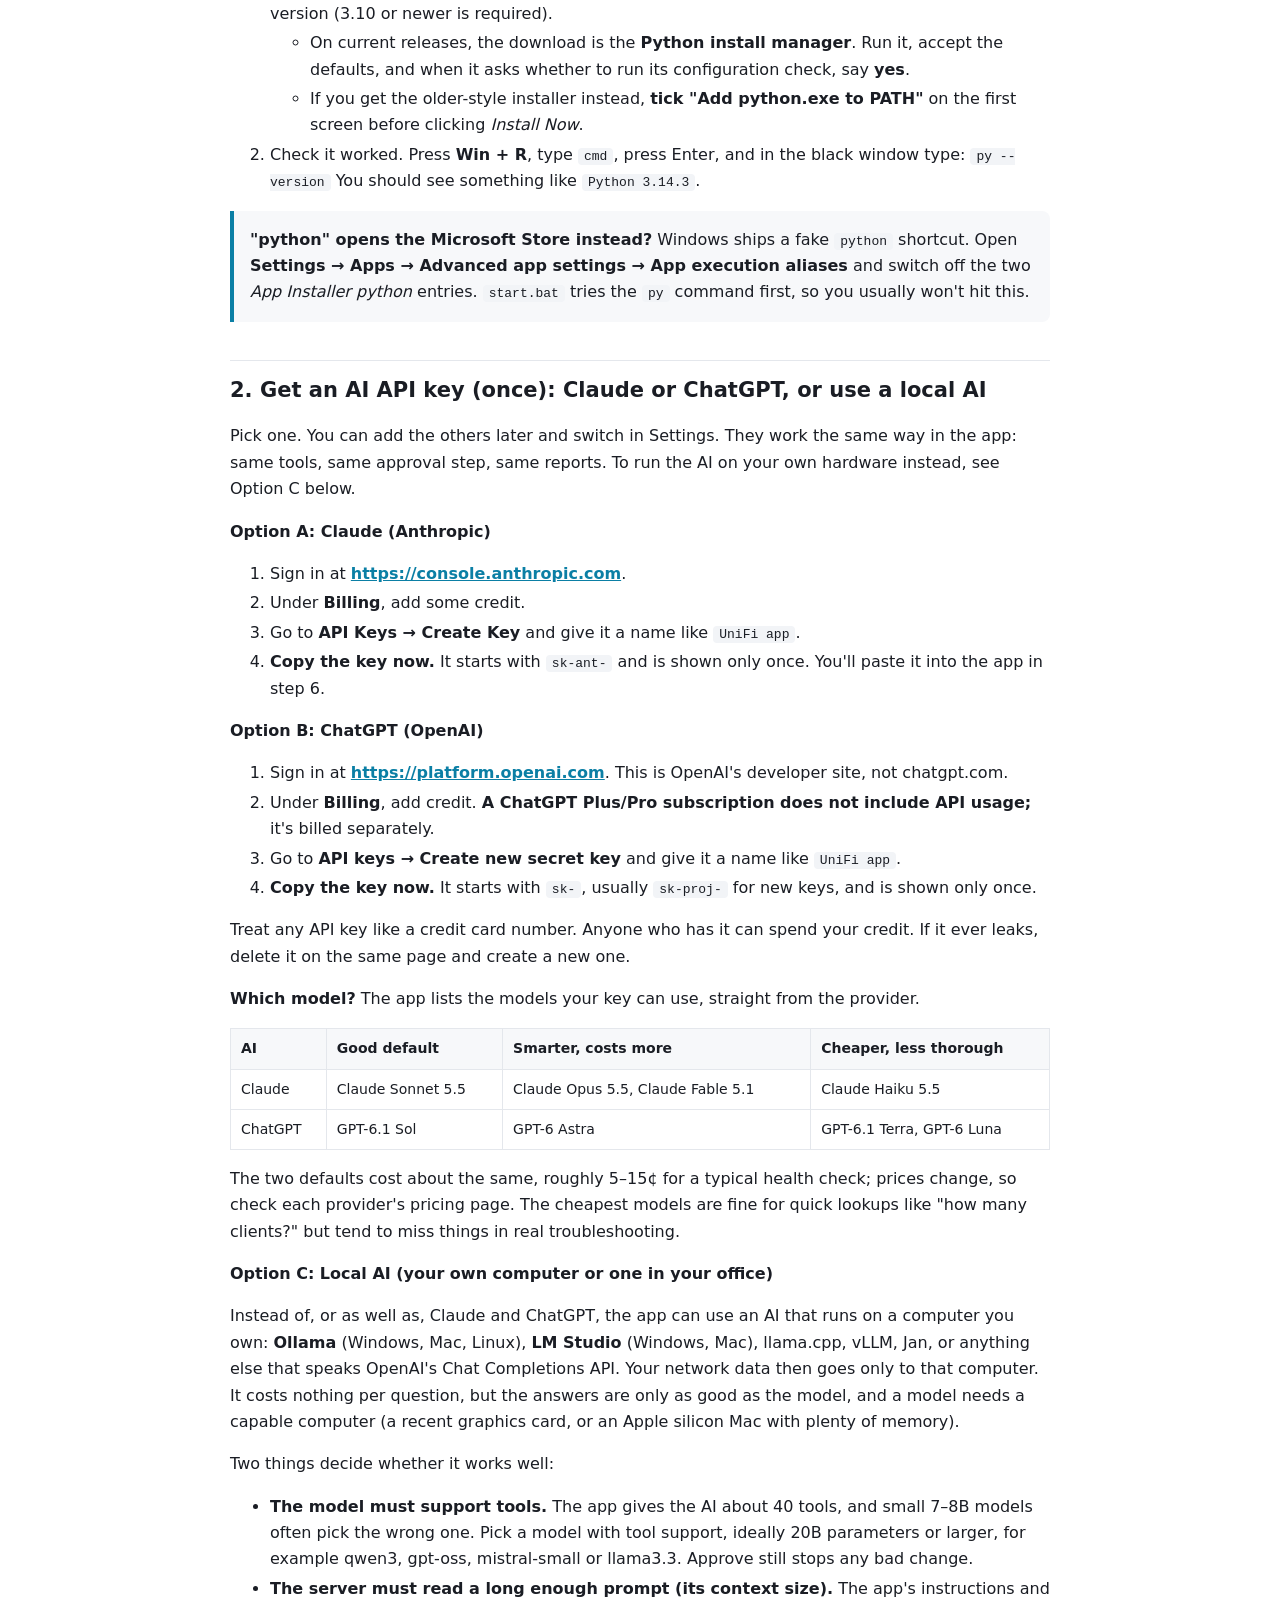
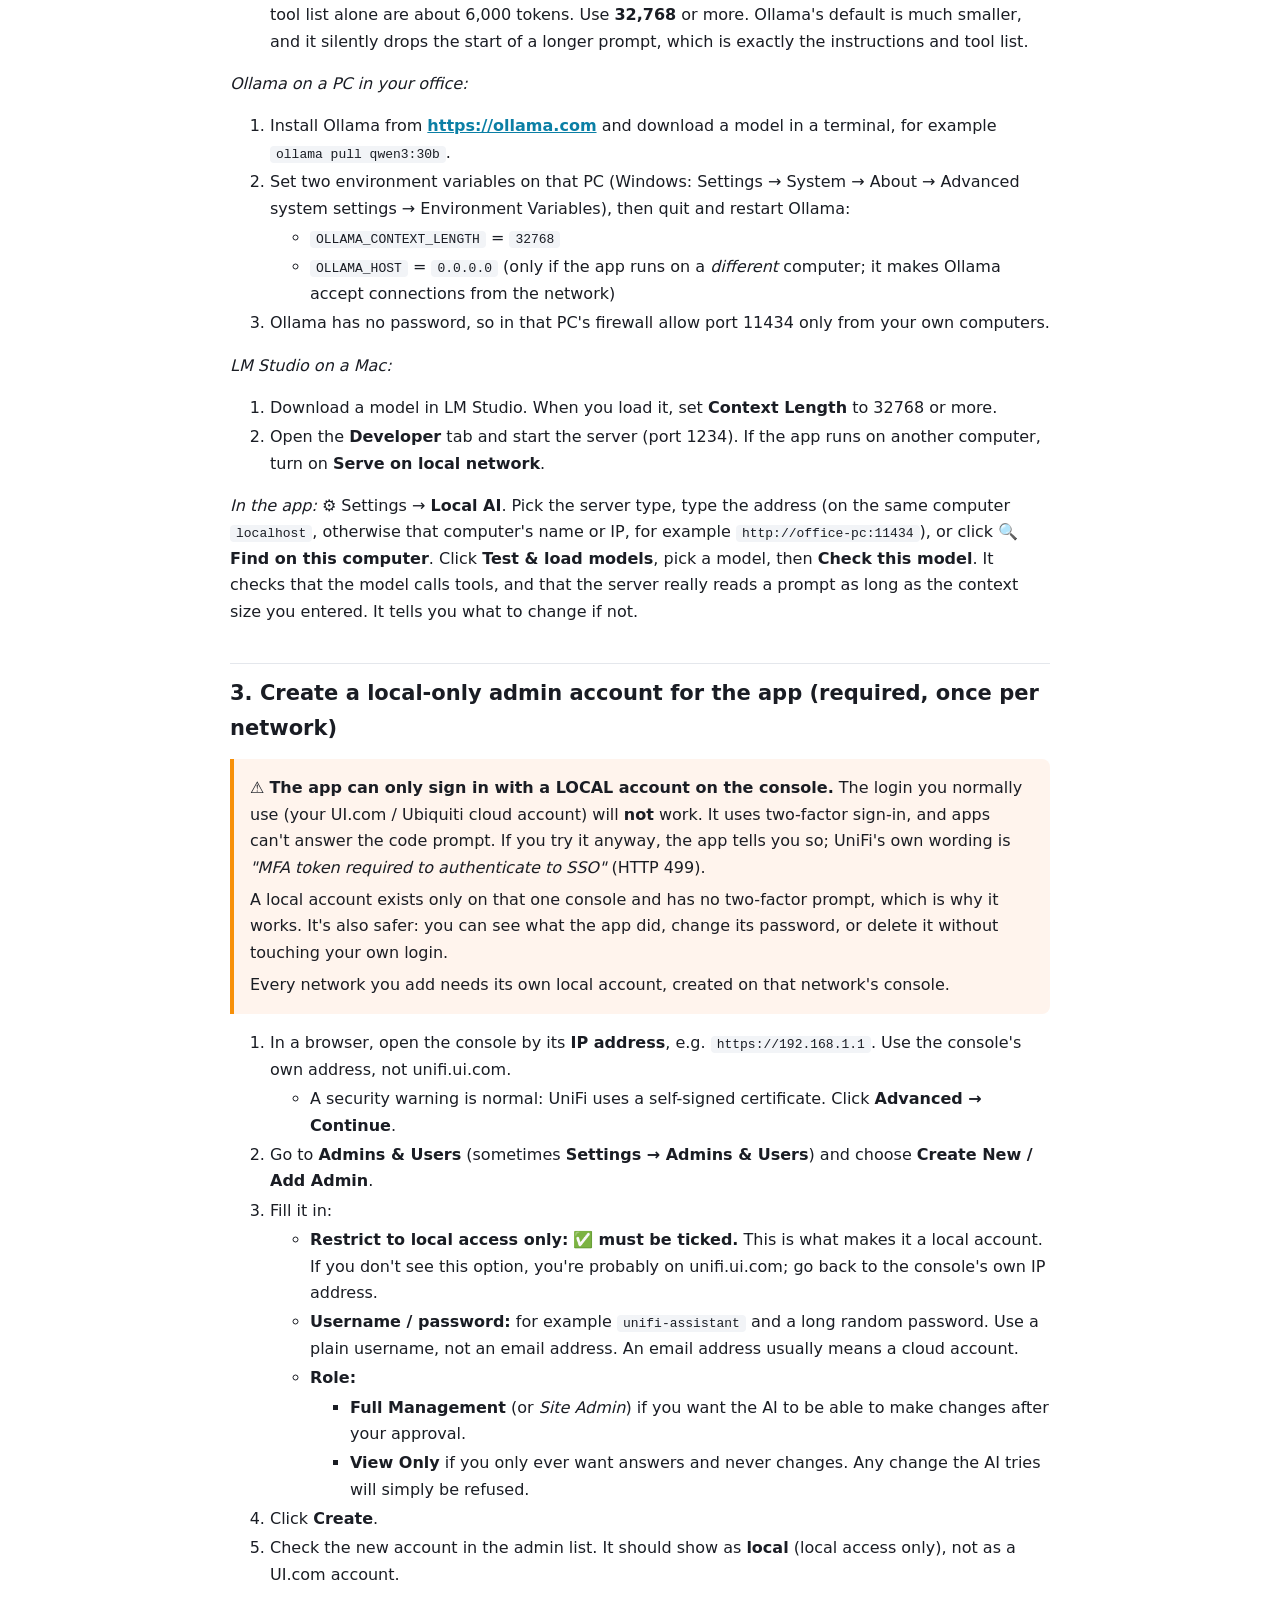
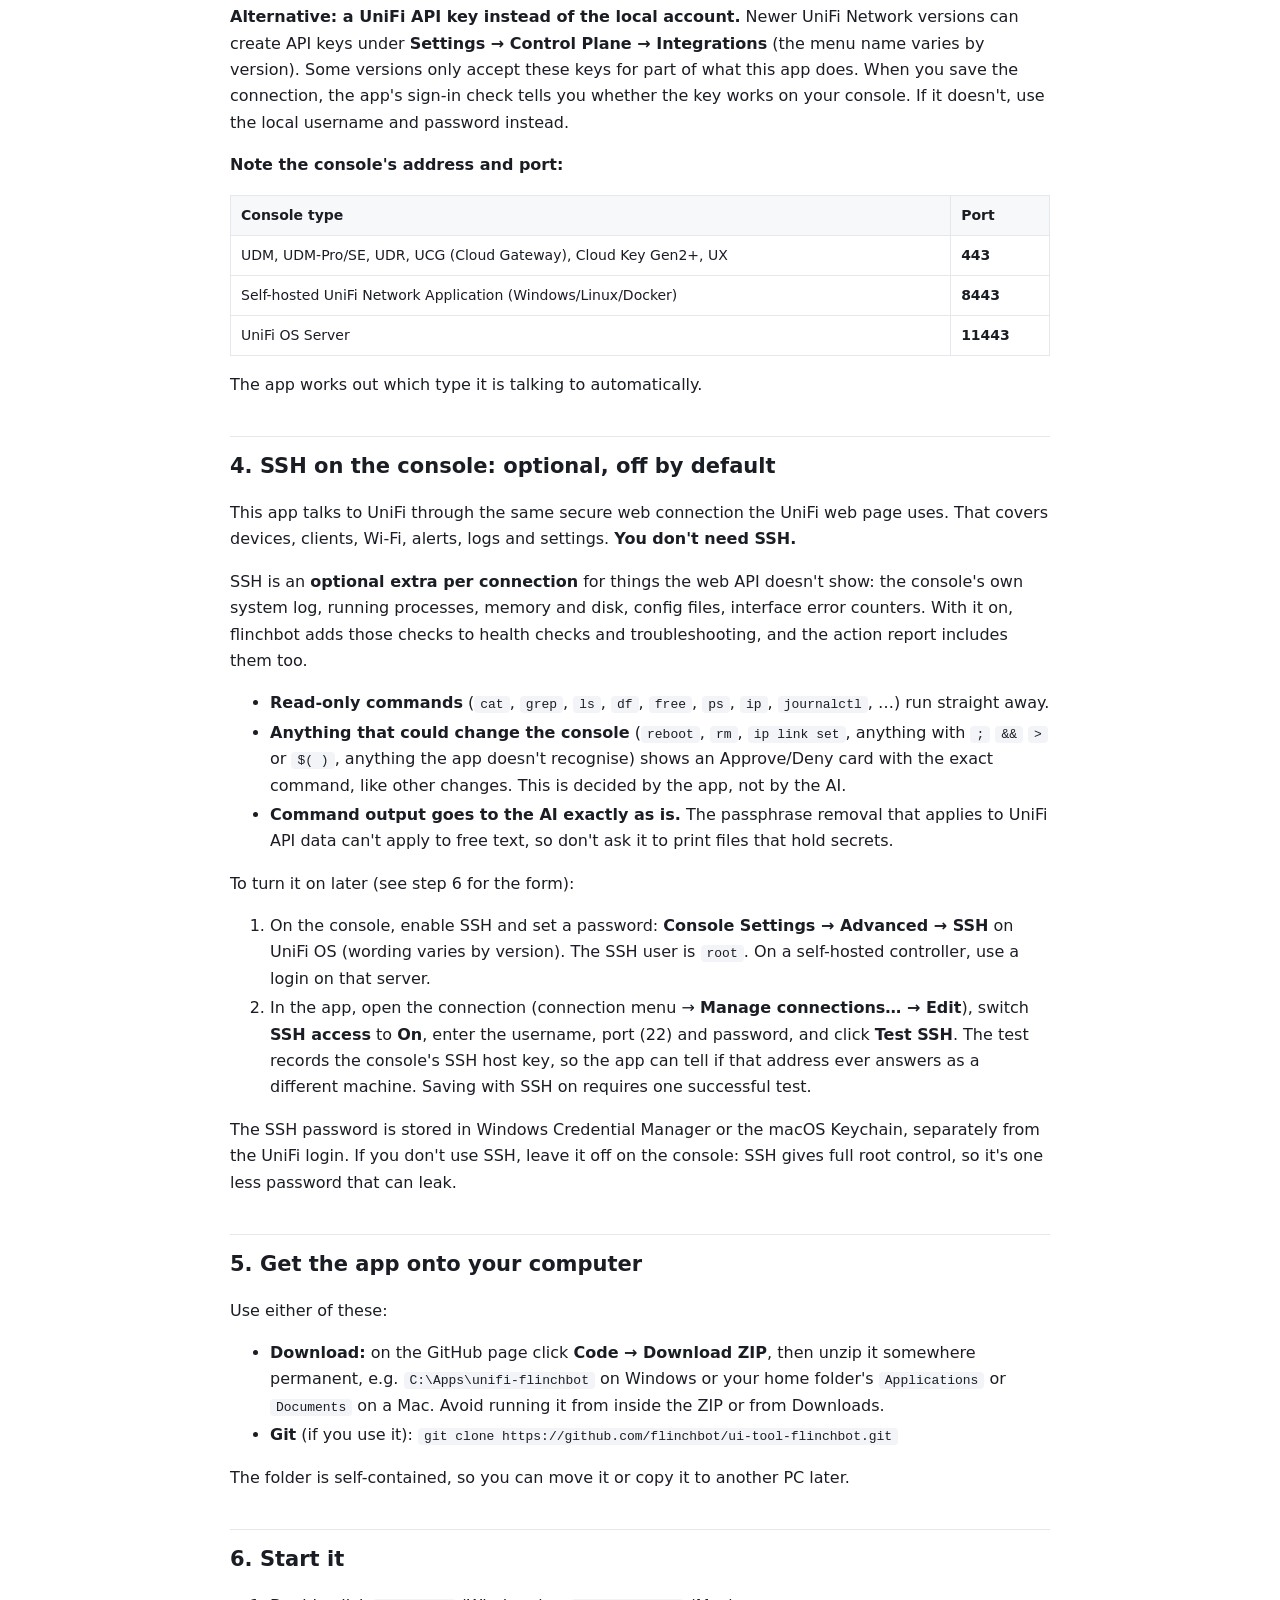
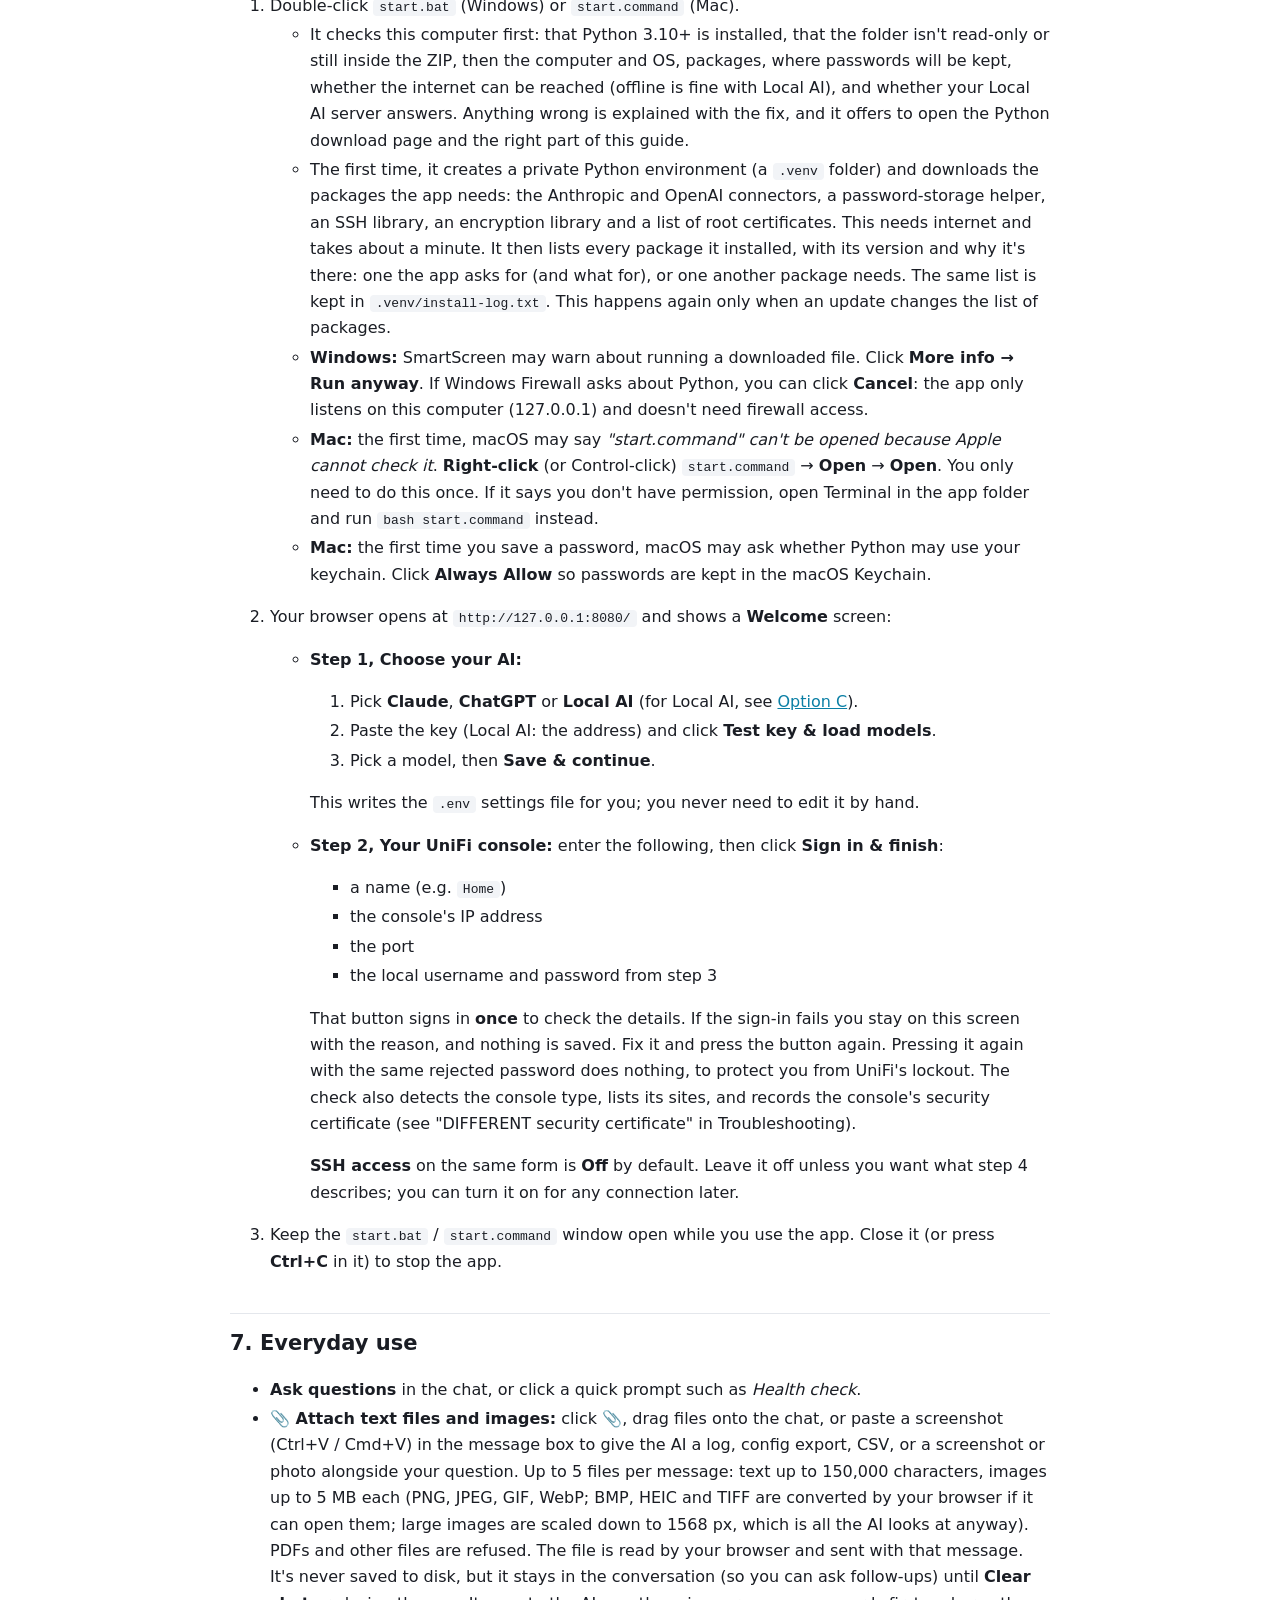
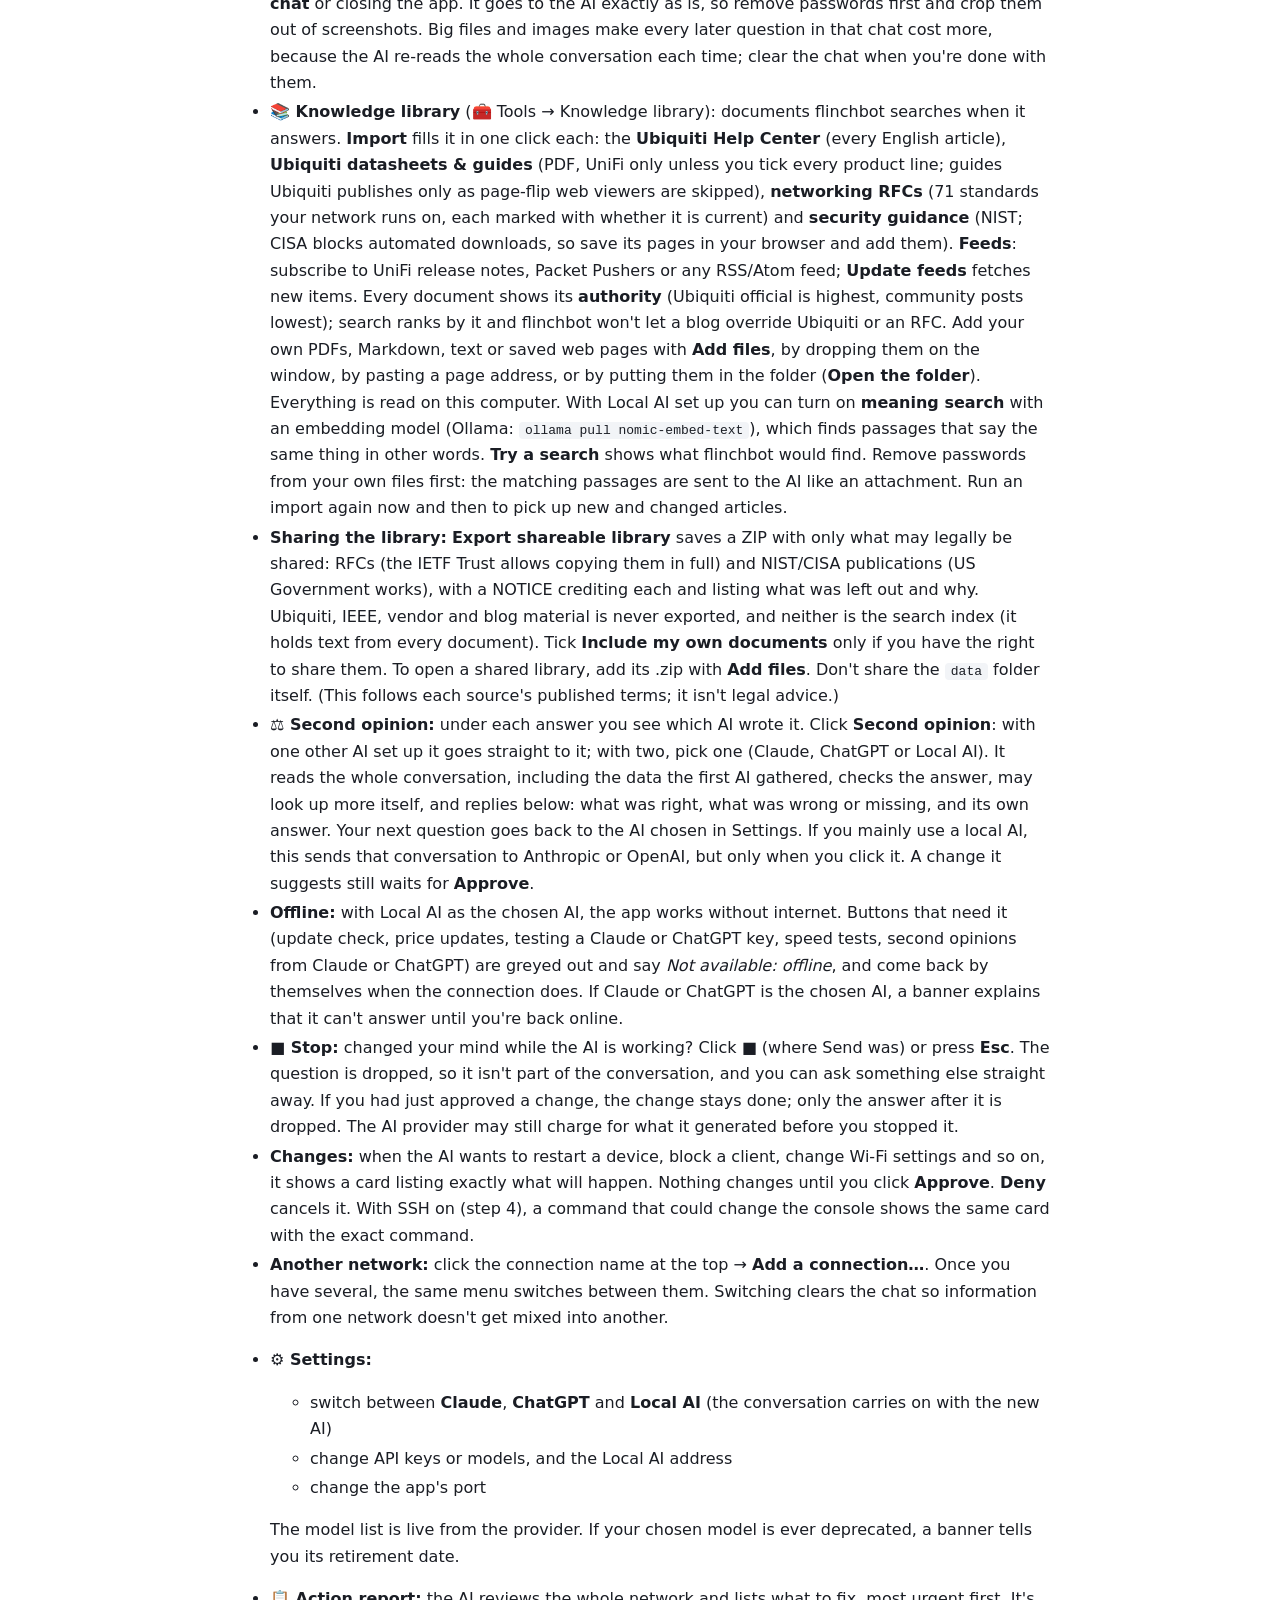
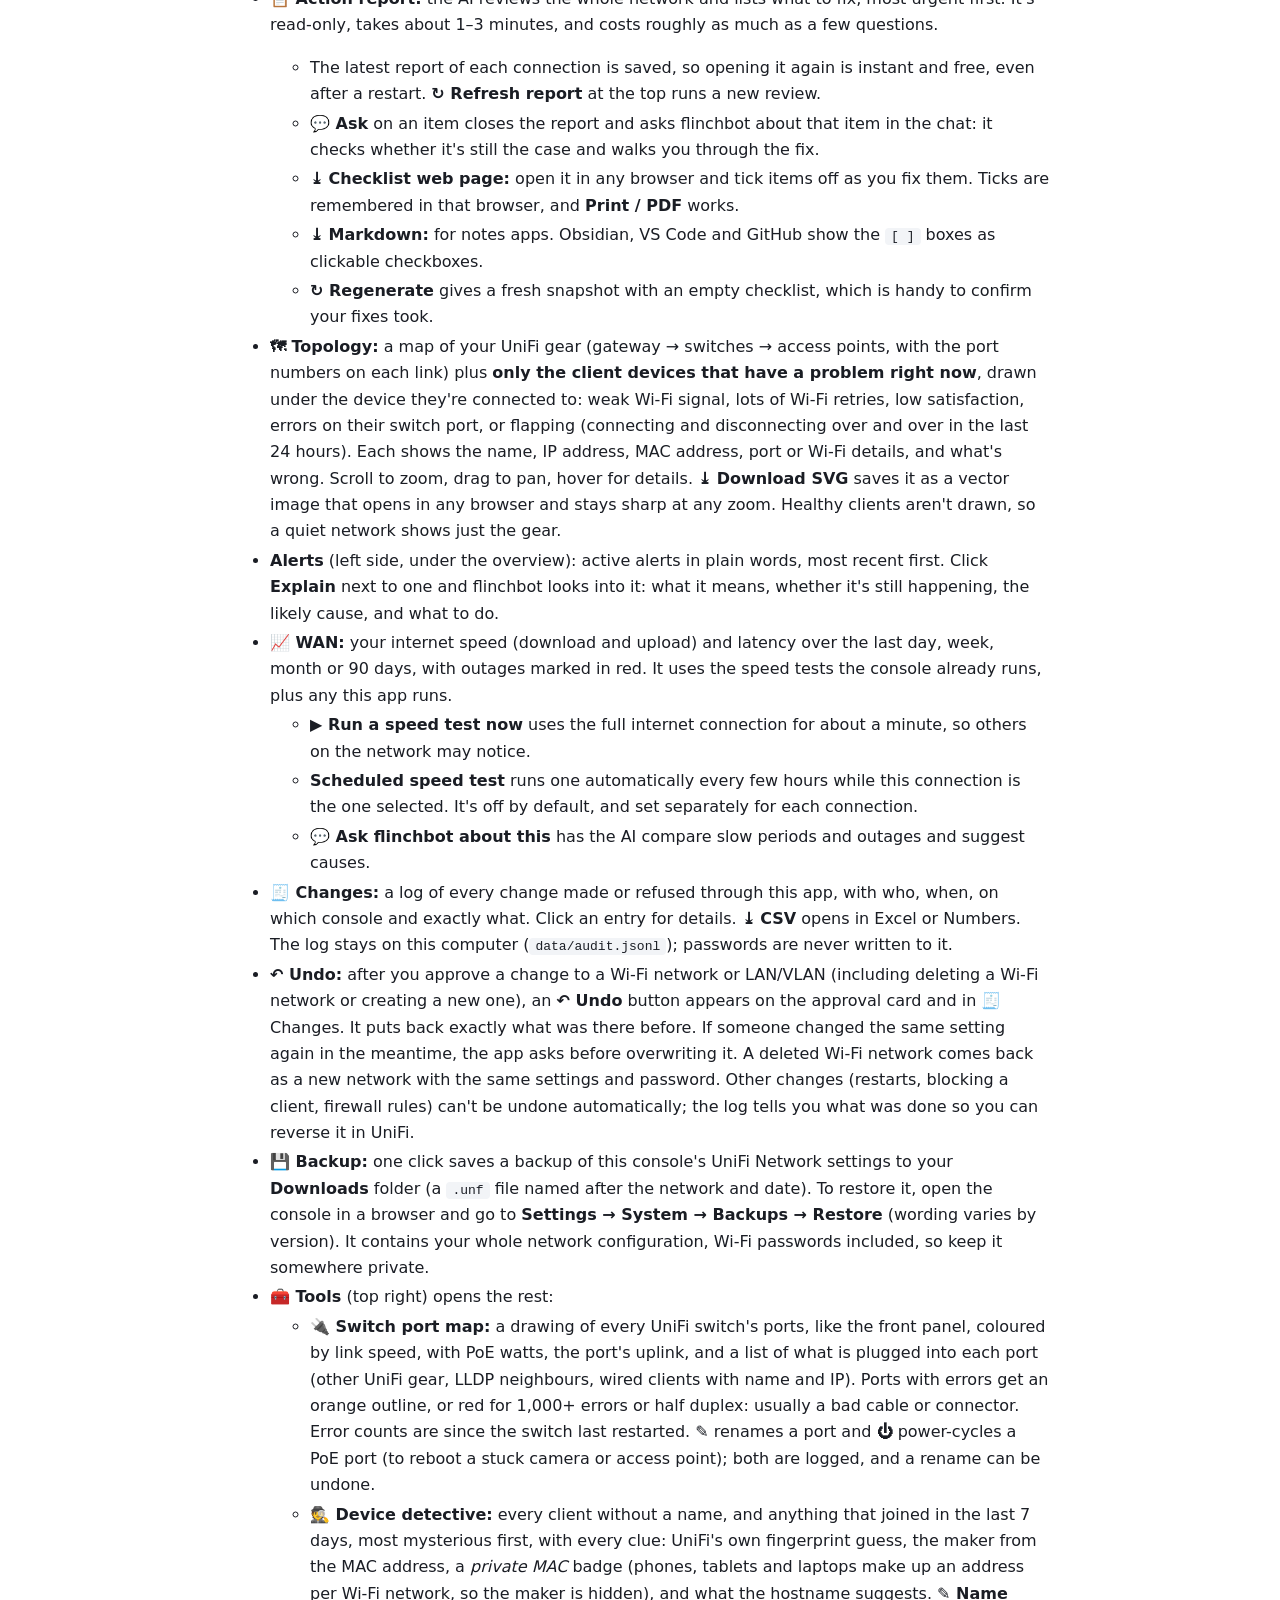
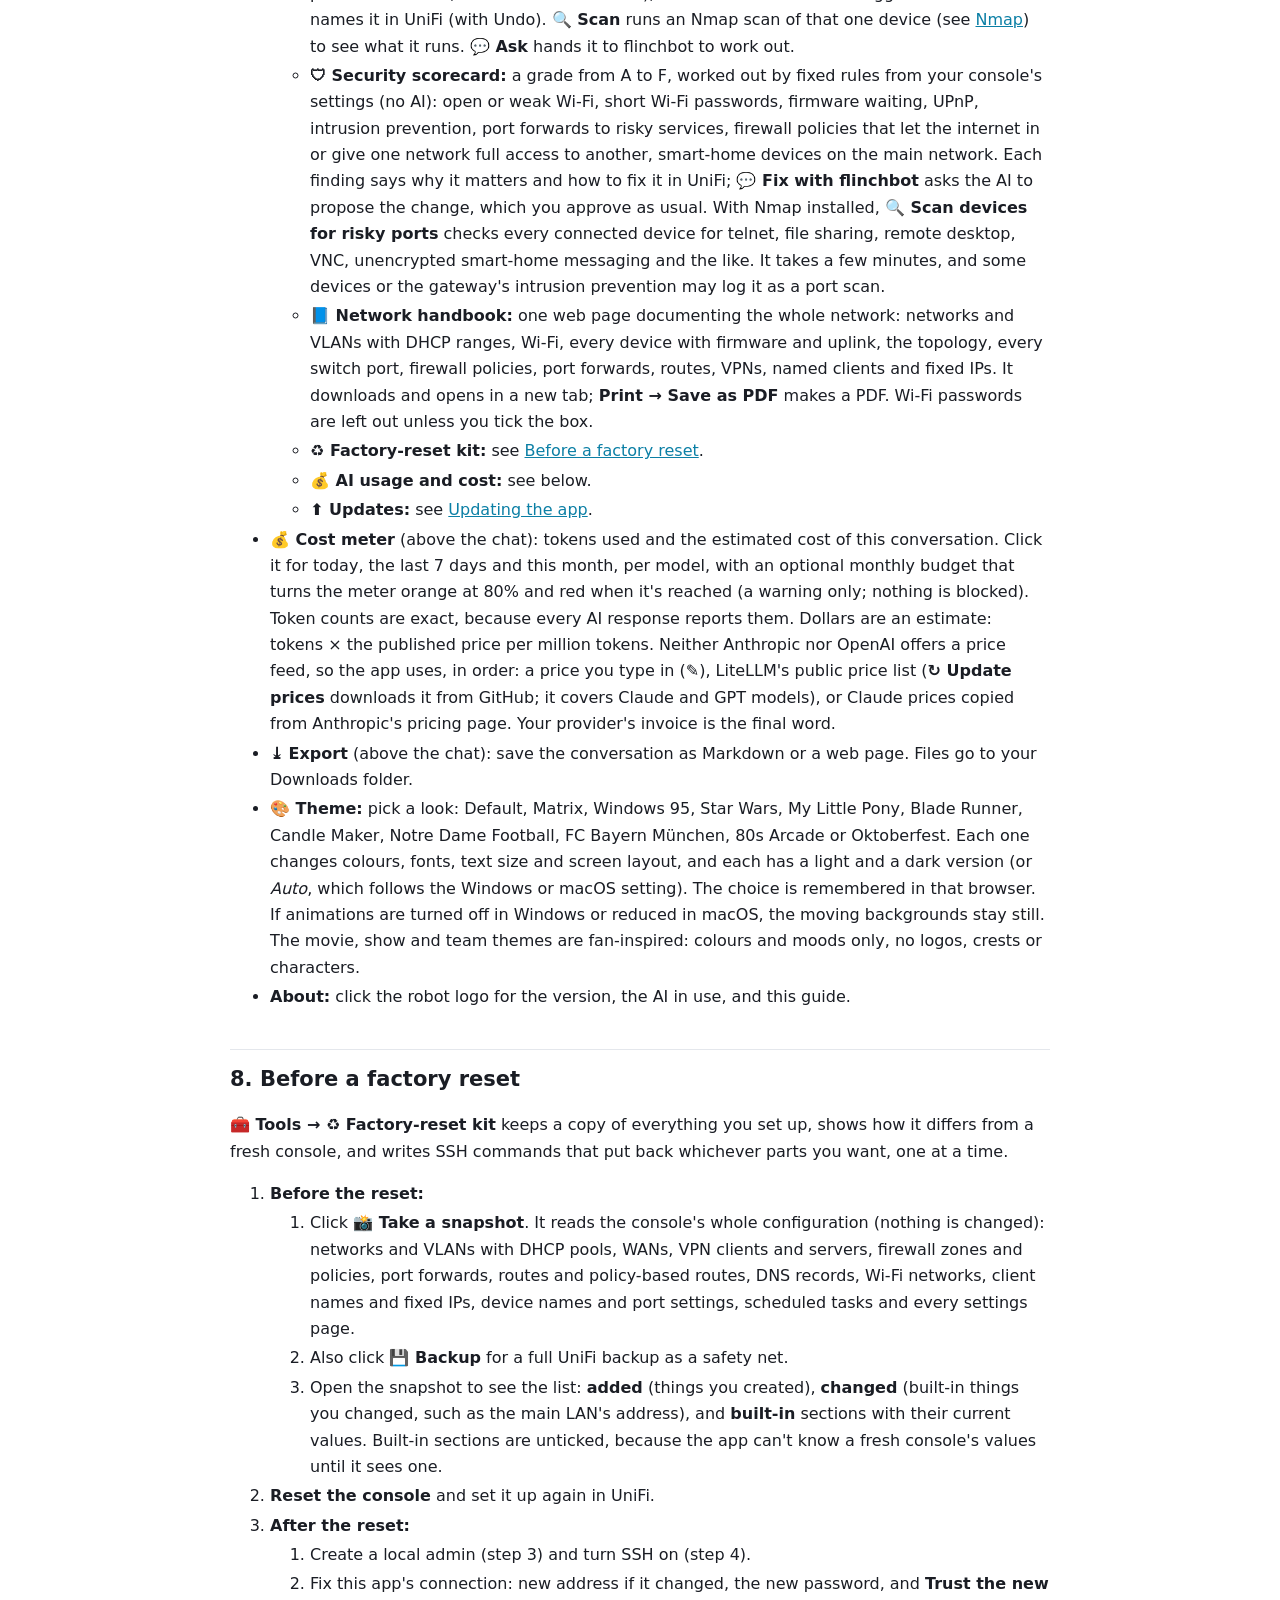
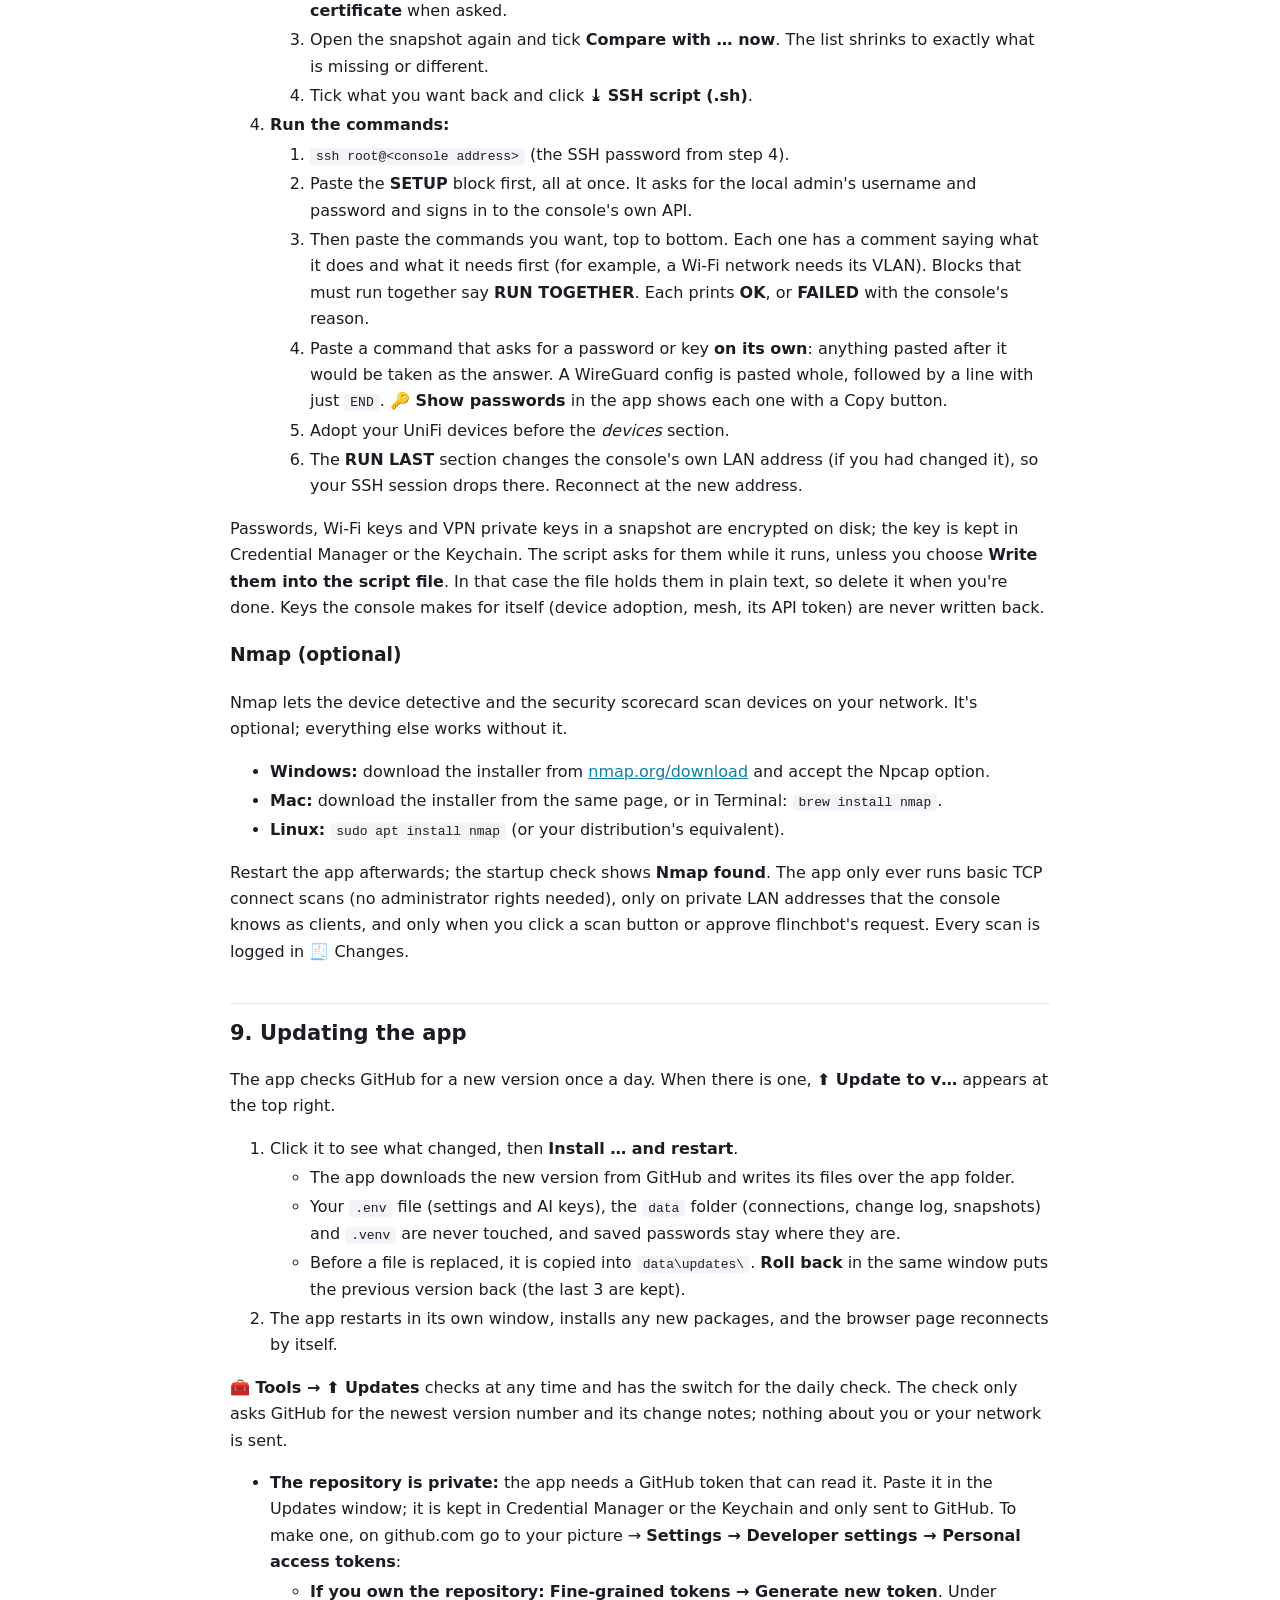
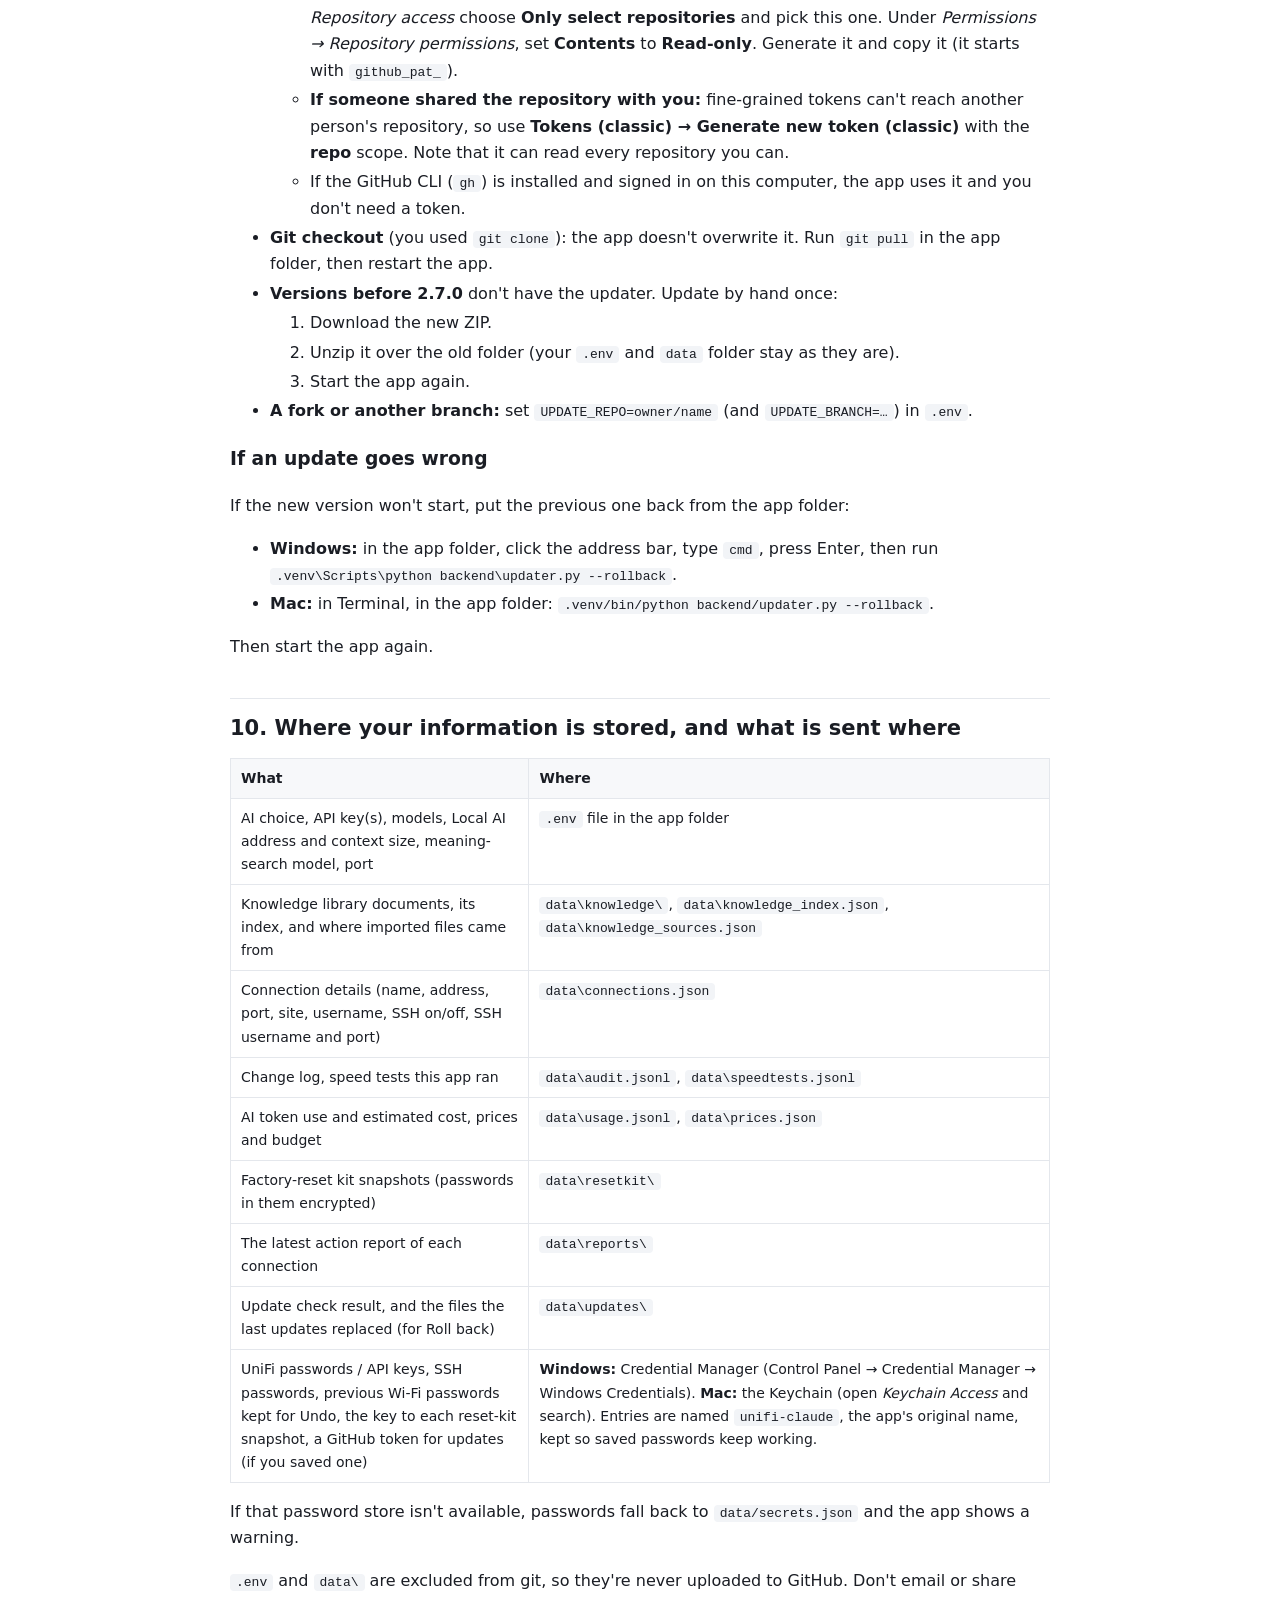
==== commit 801c994c: "v2.14.0: knowledge library (search tool for every AI), imports, authority, legal sharing Knowledge l" ====
--- a/SETUP.html
+++ b/SETUP.html
@@ -286,6 +286,8 @@
 <ul>
 <li><strong>Ask questions</strong> in the chat, or click a quick prompt such as <em>Health check</em>.</li>
 <li><strong>📎 Attach text files and images:</strong> click 📎, drag files onto the chat, or paste a screenshot (Ctrl+V / Cmd+V) in the message box to give the AI a log, config export, CSV, or a screenshot or photo alongside your question. Up to 5 files per message: text up to 150,000 characters, images up to 5 MB each (PNG, JPEG, GIF, WebP; BMP, HEIC and TIFF are converted by your browser if it can open them; large images are scaled down to 1568 px, which is all the AI looks at anyway). PDFs and other files are refused. The file is read by your browser and sent with that message. It's never saved to disk, but it stays in the conversation (so you can ask follow-ups) until <strong>Clear chat</strong> or closing the app. It goes to the AI exactly as is, so remove passwords first and crop them out of screenshots. Big files and images make every later question in that chat cost more, because the AI re-reads the whole conversation each time; clear the chat when you're done with them.</li>
+<li><strong>📚 Knowledge library</strong> (🧰 Tools → Knowledge library): documents flinchbot searches when it answers. <strong>Import</strong> fills it in one click each: the <strong>Ubiquiti Help Center</strong> (every English article), <strong>Ubiquiti datasheets &amp; guides</strong> (PDF, UniFi only unless you tick every product line; guides Ubiquiti publishes only as page-flip web viewers are skipped), <strong>networking RFCs</strong> (71 standards your network runs on, each marked with whether it is current) and <strong>security guidance</strong> (NIST; CISA blocks automated downloads, so save its pages in your browser and add them). <strong>Feeds</strong>: subscribe to UniFi release notes, Packet Pushers or any RSS/Atom feed; <strong>Update feeds</strong> fetches new items. Every document shows its <strong>authority</strong> (Ubiquiti official is highest, community posts lowest); search ranks by it and flinchbot won't let a blog override Ubiquiti or an RFC. Add your own PDFs, Markdown, text or saved web pages with <strong>Add files</strong>, by dropping them on the window, by pasting a page address, or by putting them in the folder (<strong>Open the folder</strong>). Everything is read on this computer. With Local AI set up you can turn on <strong>meaning search</strong> with an embedding model (Ollama: <code>ollama pull nomic-embed-text</code>), which finds passages that say the same thing in other words. <strong>Try a search</strong> shows what flinchbot would find. Remove passwords from your own files first: the matching passages are sent to the AI like an attachment. Run an import again now and then to pick up new and changed articles.</li>
+<li><strong>Sharing the library:</strong> <strong>Export shareable library</strong> saves a ZIP with only what may legally be shared: RFCs (the IETF Trust allows copying them in full) and NIST/CISA publications (US Government works), with a NOTICE crediting each and listing what was left out and why. Ubiquiti, IEEE, vendor and blog material is never exported, and neither is the search index (it holds text from every document). Tick <strong>Include my own documents</strong> only if you have the right to share them. To open a shared library, add its .zip with <strong>Add files</strong>. Don't share the <code>data</code> folder itself. (This follows each source's published terms; it isn't legal advice.)</li>
 <li><strong>⚖ Second opinion:</strong> under each answer you see which AI wrote it. Click <strong>Second opinion</strong>: with one other AI set up it goes straight to it; with two, pick one (Claude, ChatGPT or Local AI). It reads the whole conversation, including the data the first AI gathered, checks the answer, may look up more itself, and replies below: what was right, what was wrong or missing, and its own answer. Your next question goes back to the AI chosen in Settings. If you mainly use a local AI, this sends that conversation to Anthropic or OpenAI, but only when you click it. A change it suggests still waits for <strong>Approve</strong>.</li>
 <li><strong>Offline:</strong> with Local AI as the chosen AI, the app works without internet. Buttons that need it (update check, price updates, testing a Claude or ChatGPT key, speed tests, second opinions from Claude or ChatGPT) are greyed out and say <em>Not available: offline</em>, and come back by themselves when the connection does. If Claude or ChatGPT is the chosen AI, a banner explains that it can't answer until you're back online.</li>
 <li><strong>■ Stop:</strong> changed your mind while the AI is working? Click <strong>■</strong> (where Send was) or press <strong>Esc</strong>. The question is dropped, so it isn't part of the conversation, and you can ask something else straight away. If you had just approved a change, the change stays done; only the answer after it is dropped. The AI provider may still charge for what it generated before you stopped it.</li>
@@ -422,8 +424,12 @@
 </thead>
 <tbody>
 <tr>
-<td>AI choice, API key(s), models, Local AI address and context size, port</td>
+<td>AI choice, API key(s), models, Local AI address and context size, meaning-search model, port</td>
 <td><code>.env</code> file in the app folder</td>
+</tr>
+<tr>
+<td>Knowledge library documents, its index, and where imported files came from</td>
+<td><code>data\knowledge\</code>, <code>data\knowledge_index.json</code>, <code>data\knowledge_sources.json</code></td>
 </tr>
 <tr>
 <td>Connection details (name, address, port, site, username, SSH on/off, SSH username and port)</td>
@@ -466,6 +472,7 @@
 <li>Nmap scans stay on your own network.</li>
 <li><strong>Updates:</strong> once a day (and when you click <strong>Check now</strong>) the app asks GitHub (<code>api.github.com</code>) for the newest version number and its change notes, sending the GitHub token if you saved one. Installing downloads the new version from GitHub. Nothing about you or your network is sent.</li>
 <li>Themes download their fonts from Google Fonts the first time you use them (Windows 95 uses fonts already on the computer). Only the font request goes out; no network data does.</li>
+<li><strong>Knowledge library imports</strong> download from help.ui.com, download.svc.ui.com / dl.ubnt.com and rfc-editor.org, only when you click Import. Adding a page by address downloads that page. Meaning search sends passages and questions only to your own Local AI server. When the AI uses the library, the matching passages go to the AI you chose.</li>
 <li><strong>Internet check:</strong> every minute the app opens (and at once closes) a connection to api.anthropic.com, api.openai.com and api.github.com, to know whether you're online. Nothing is sent. Behind a proxy it doesn't check.</li>
 <li>Nothing is sent anywhere else, and the app can't be reached from other computers.</li>
 </ul>
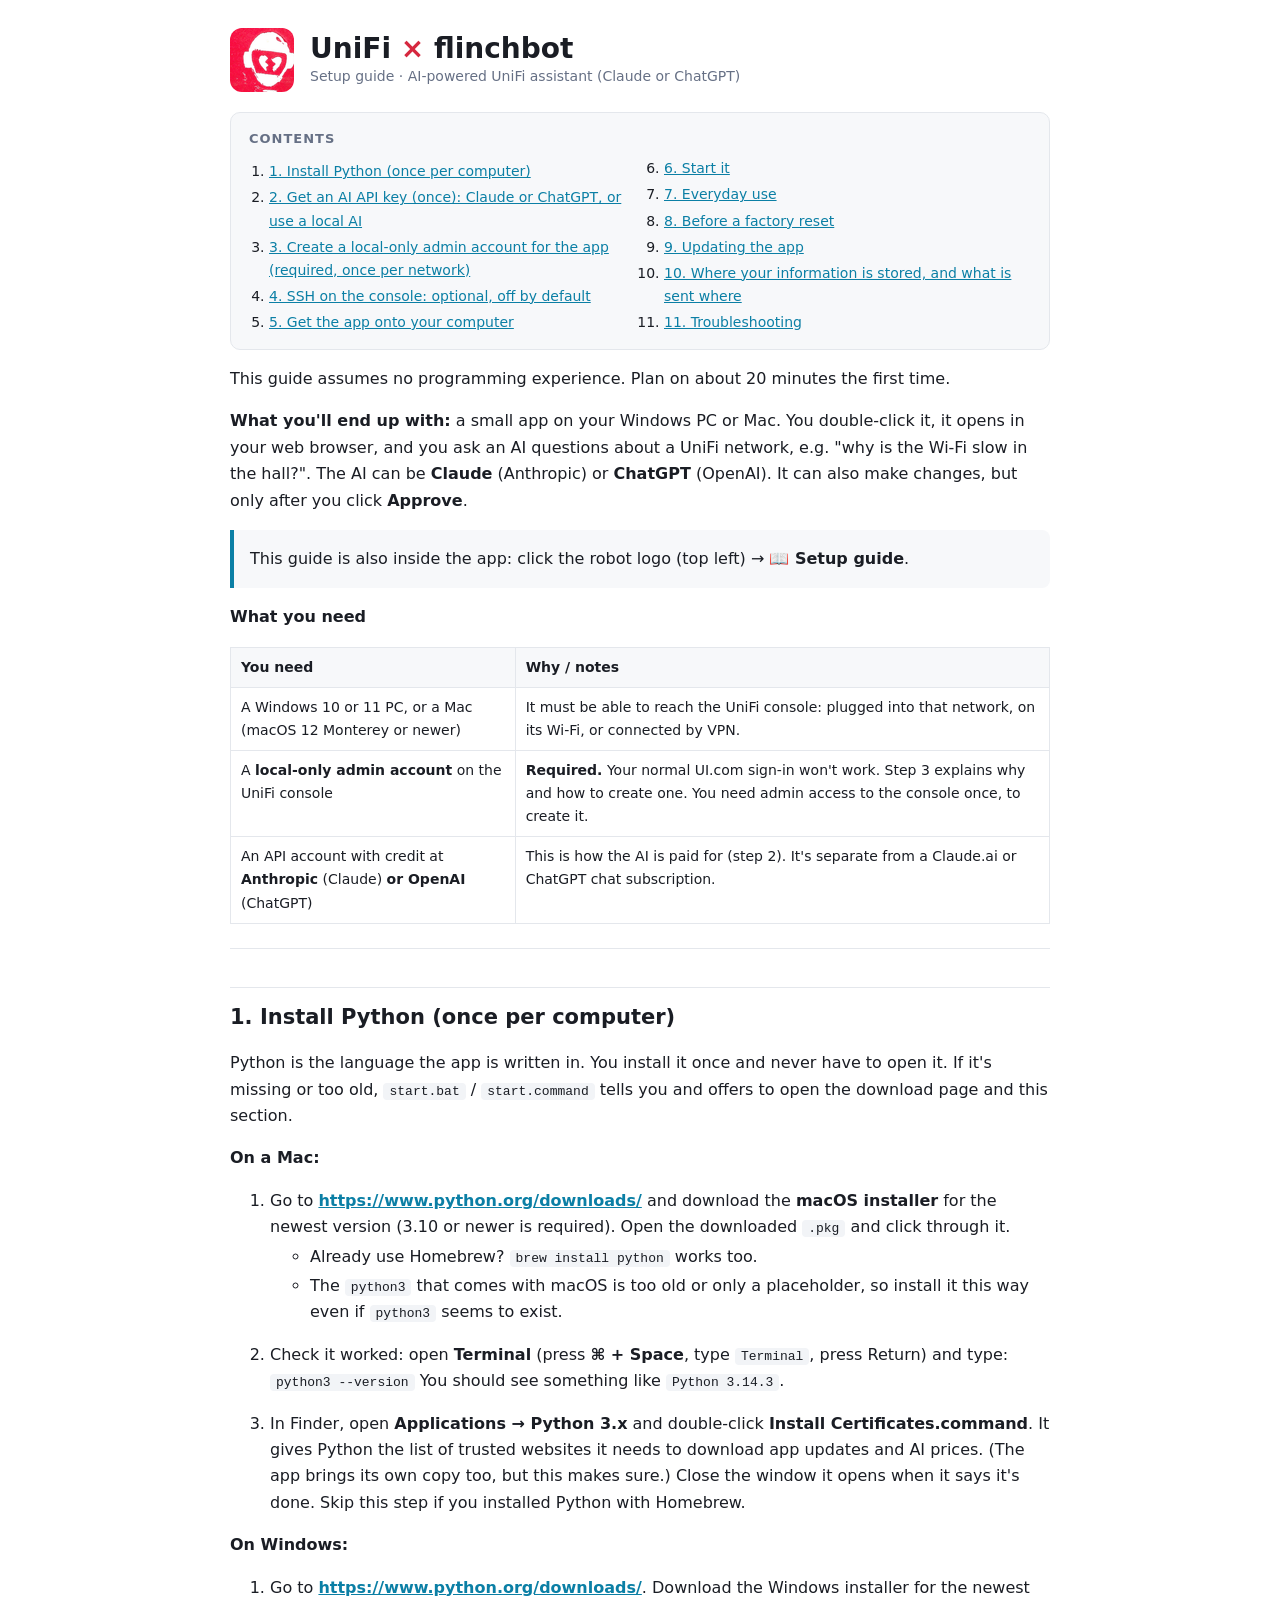
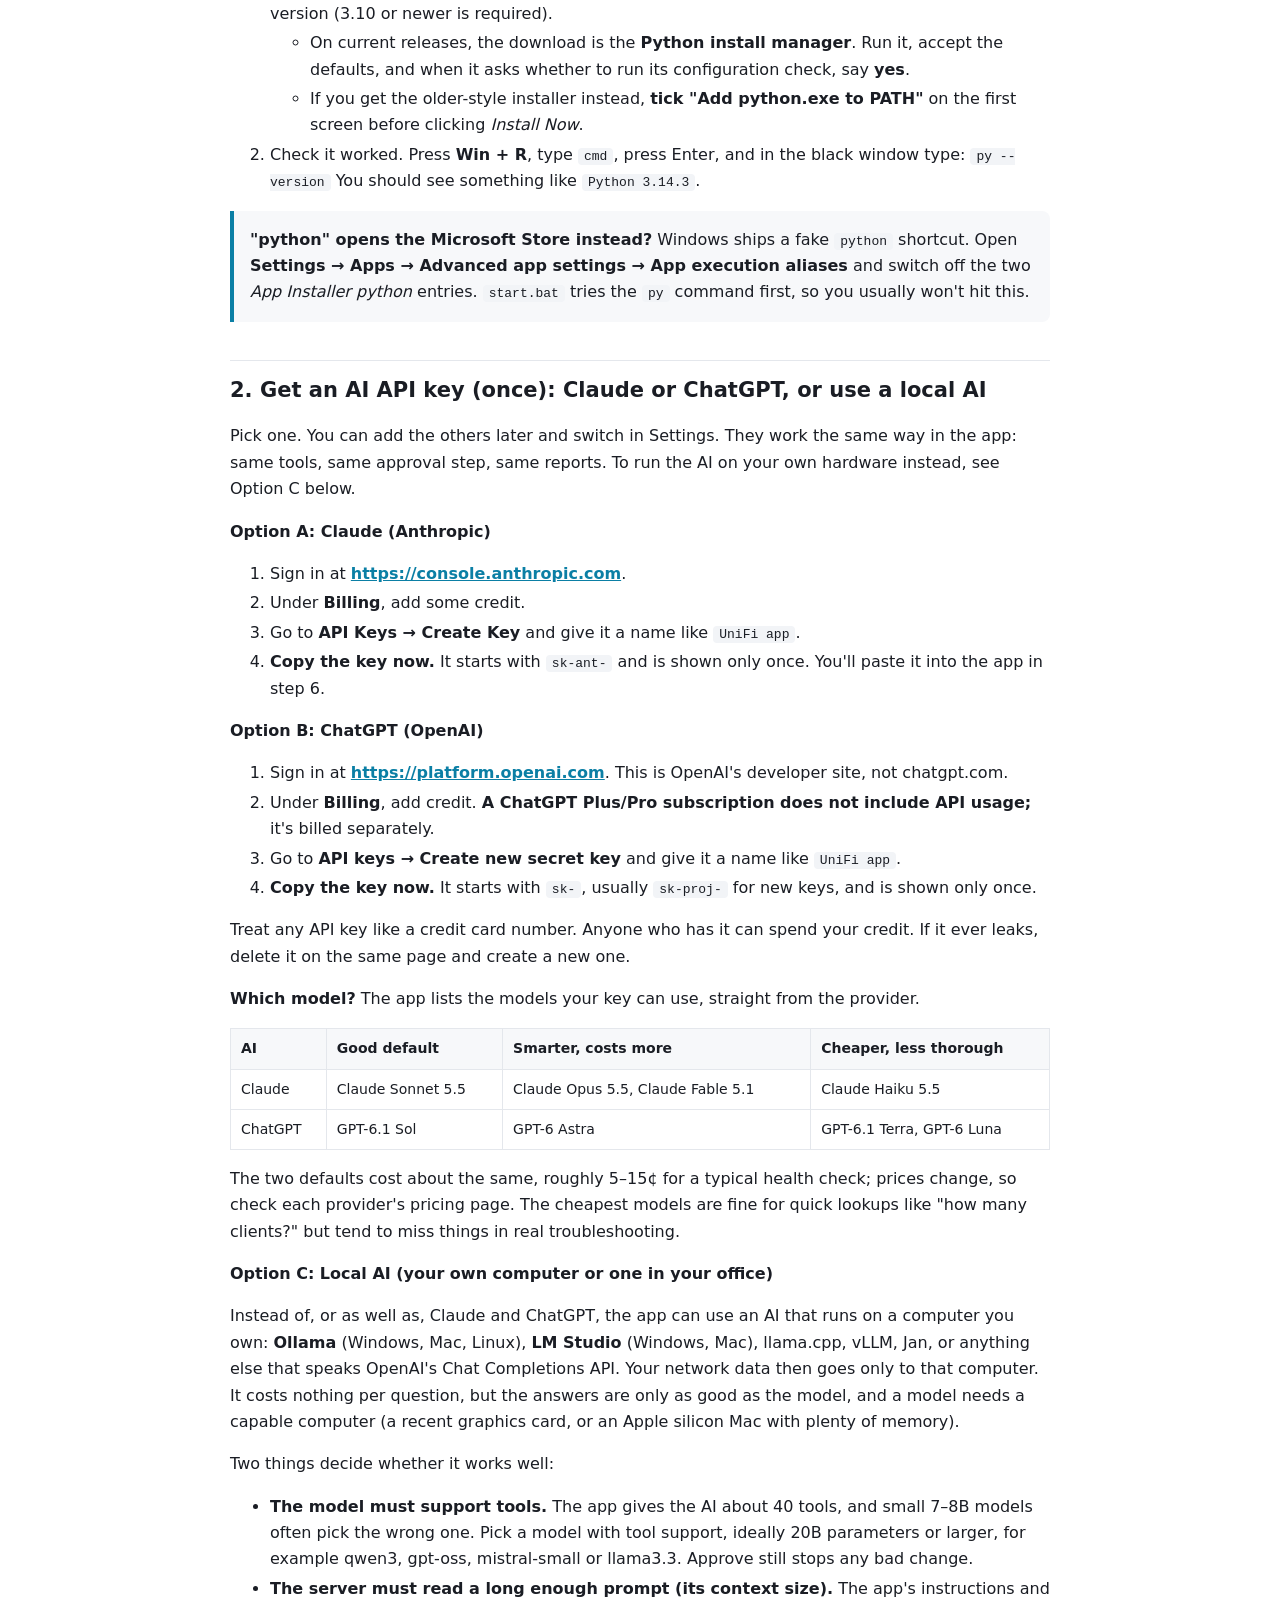
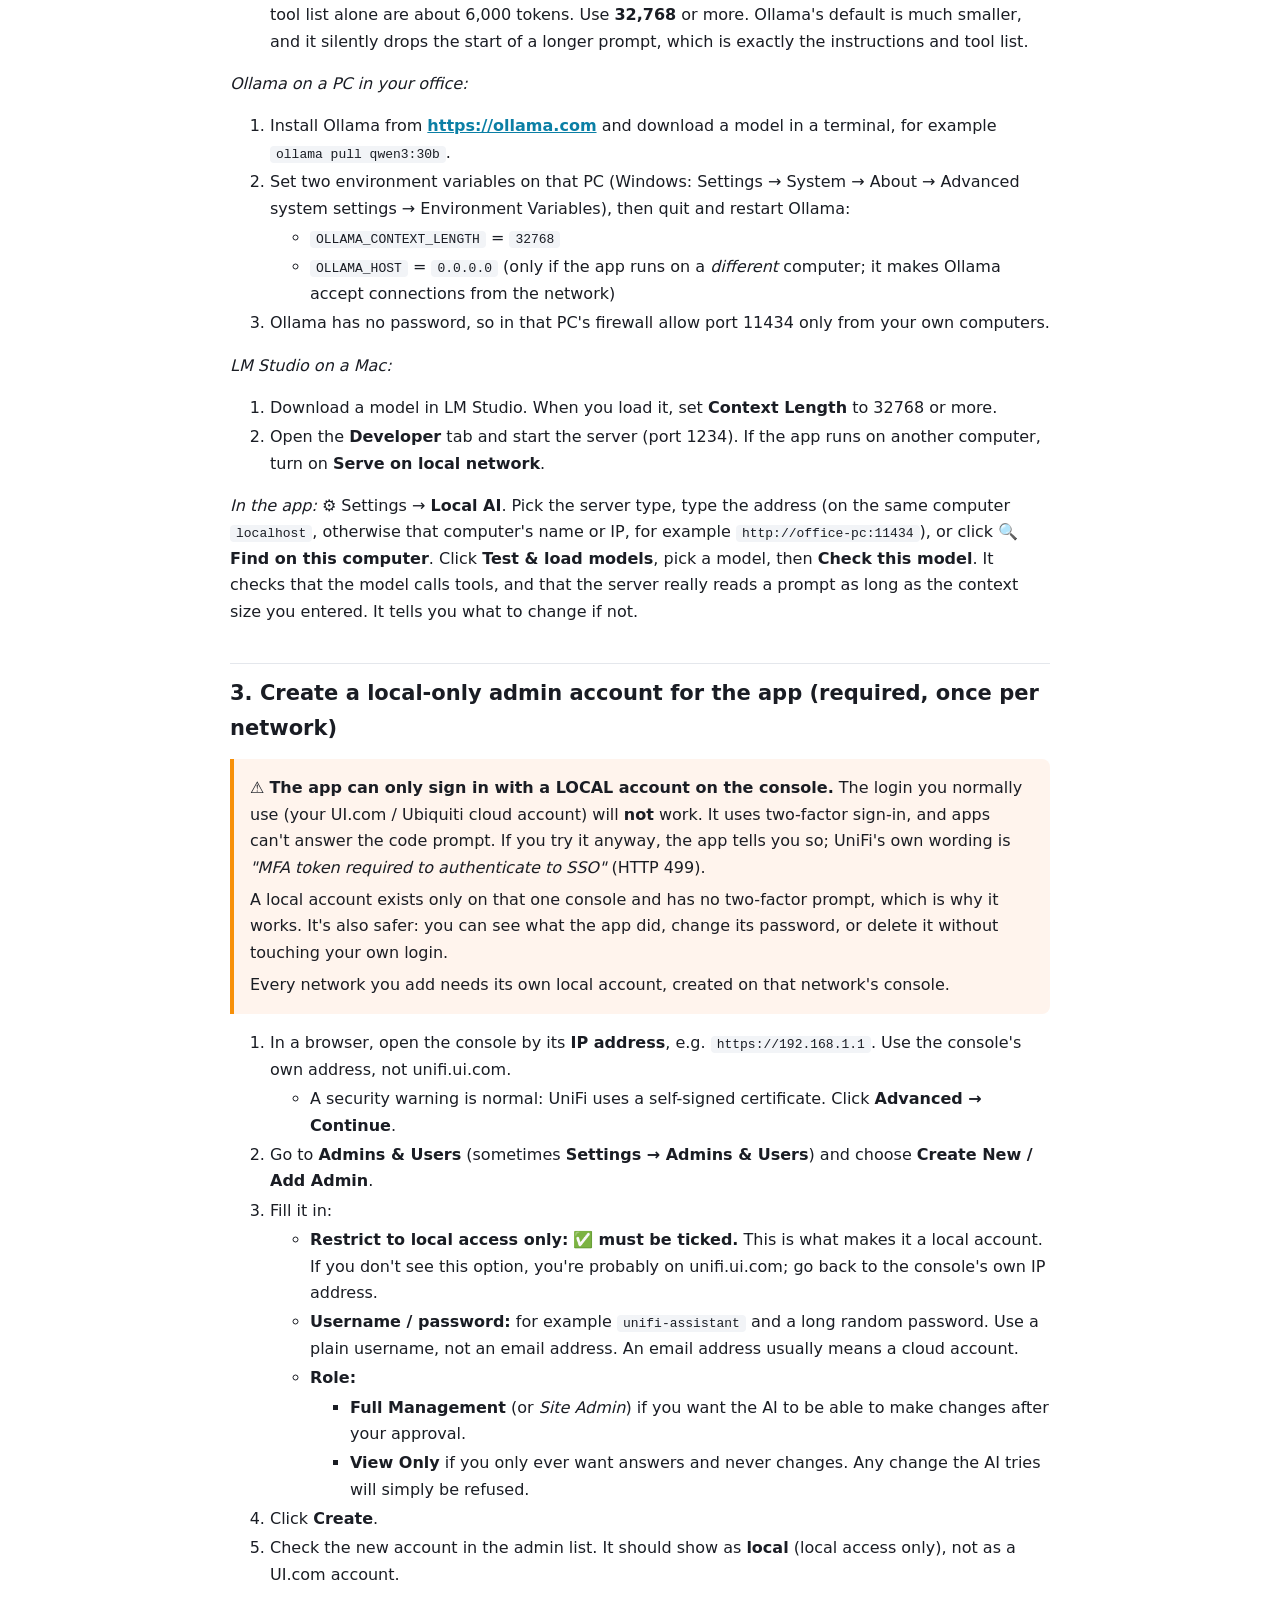
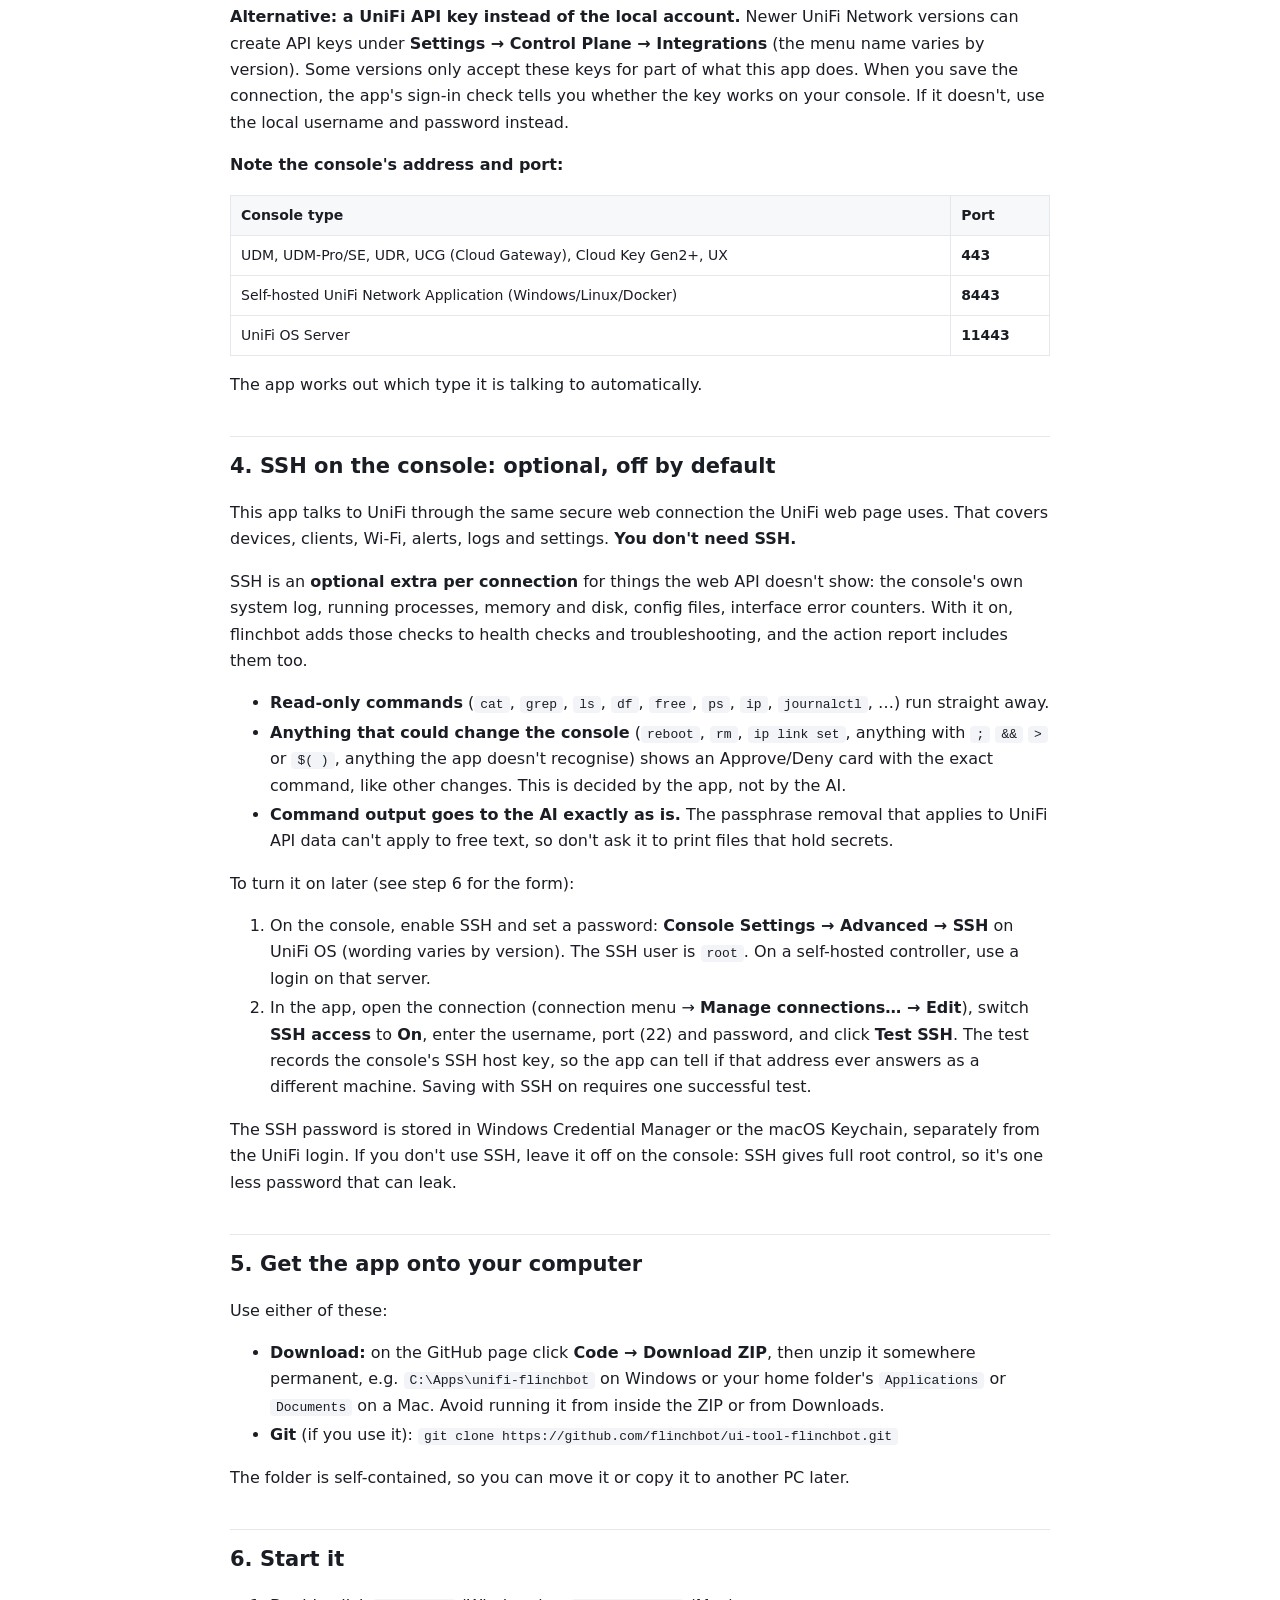
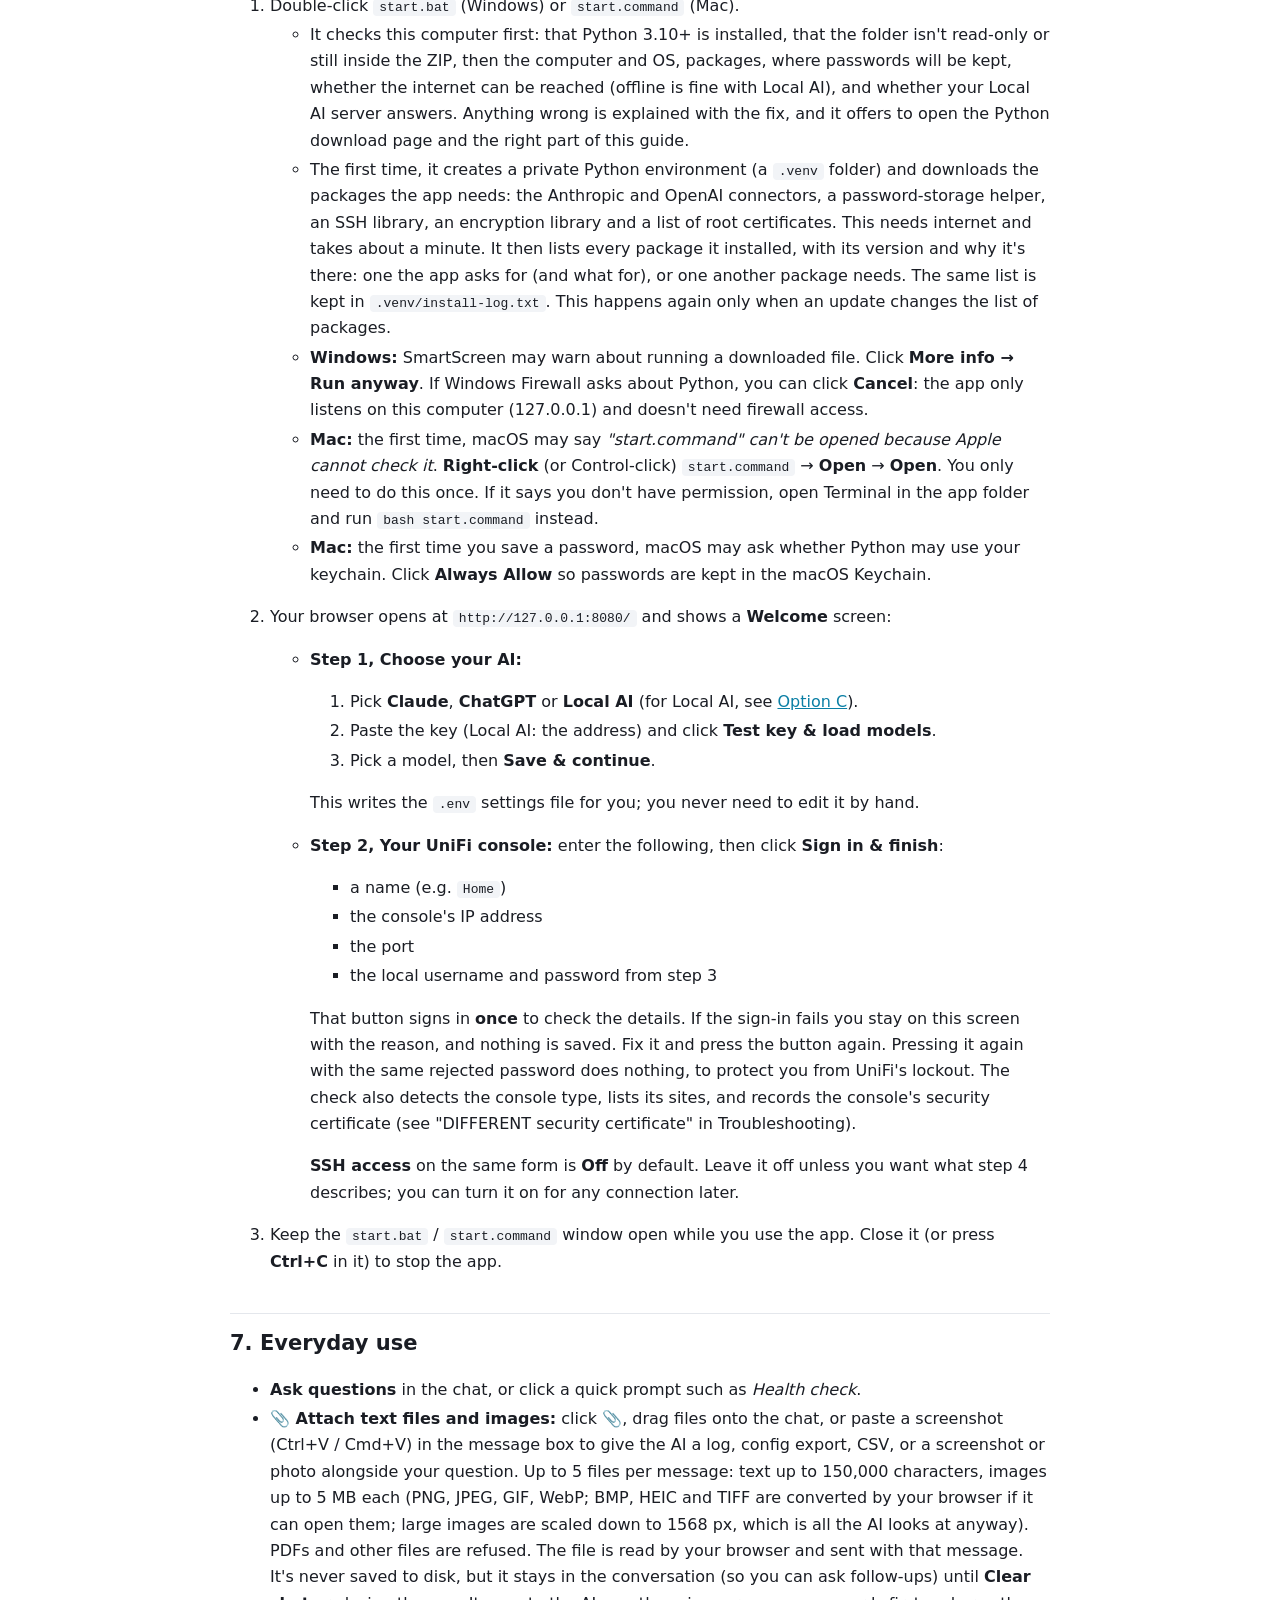
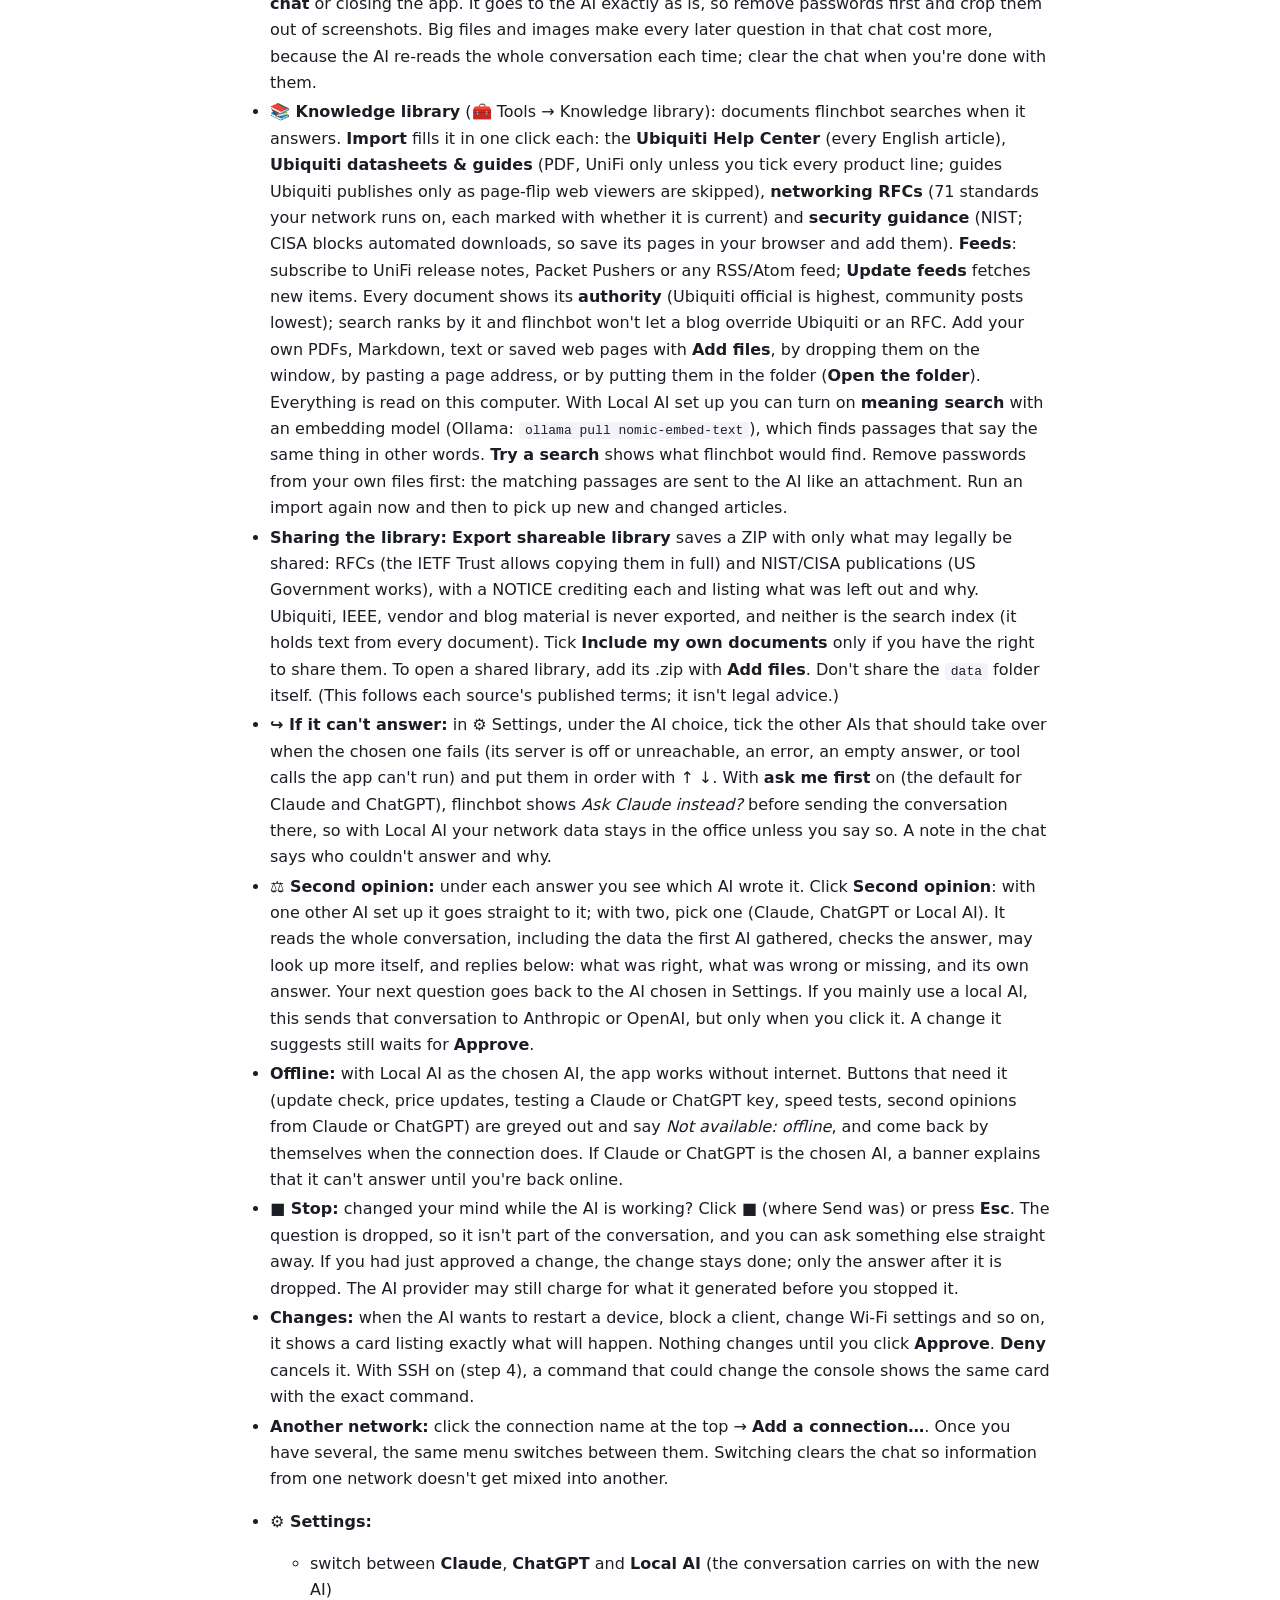
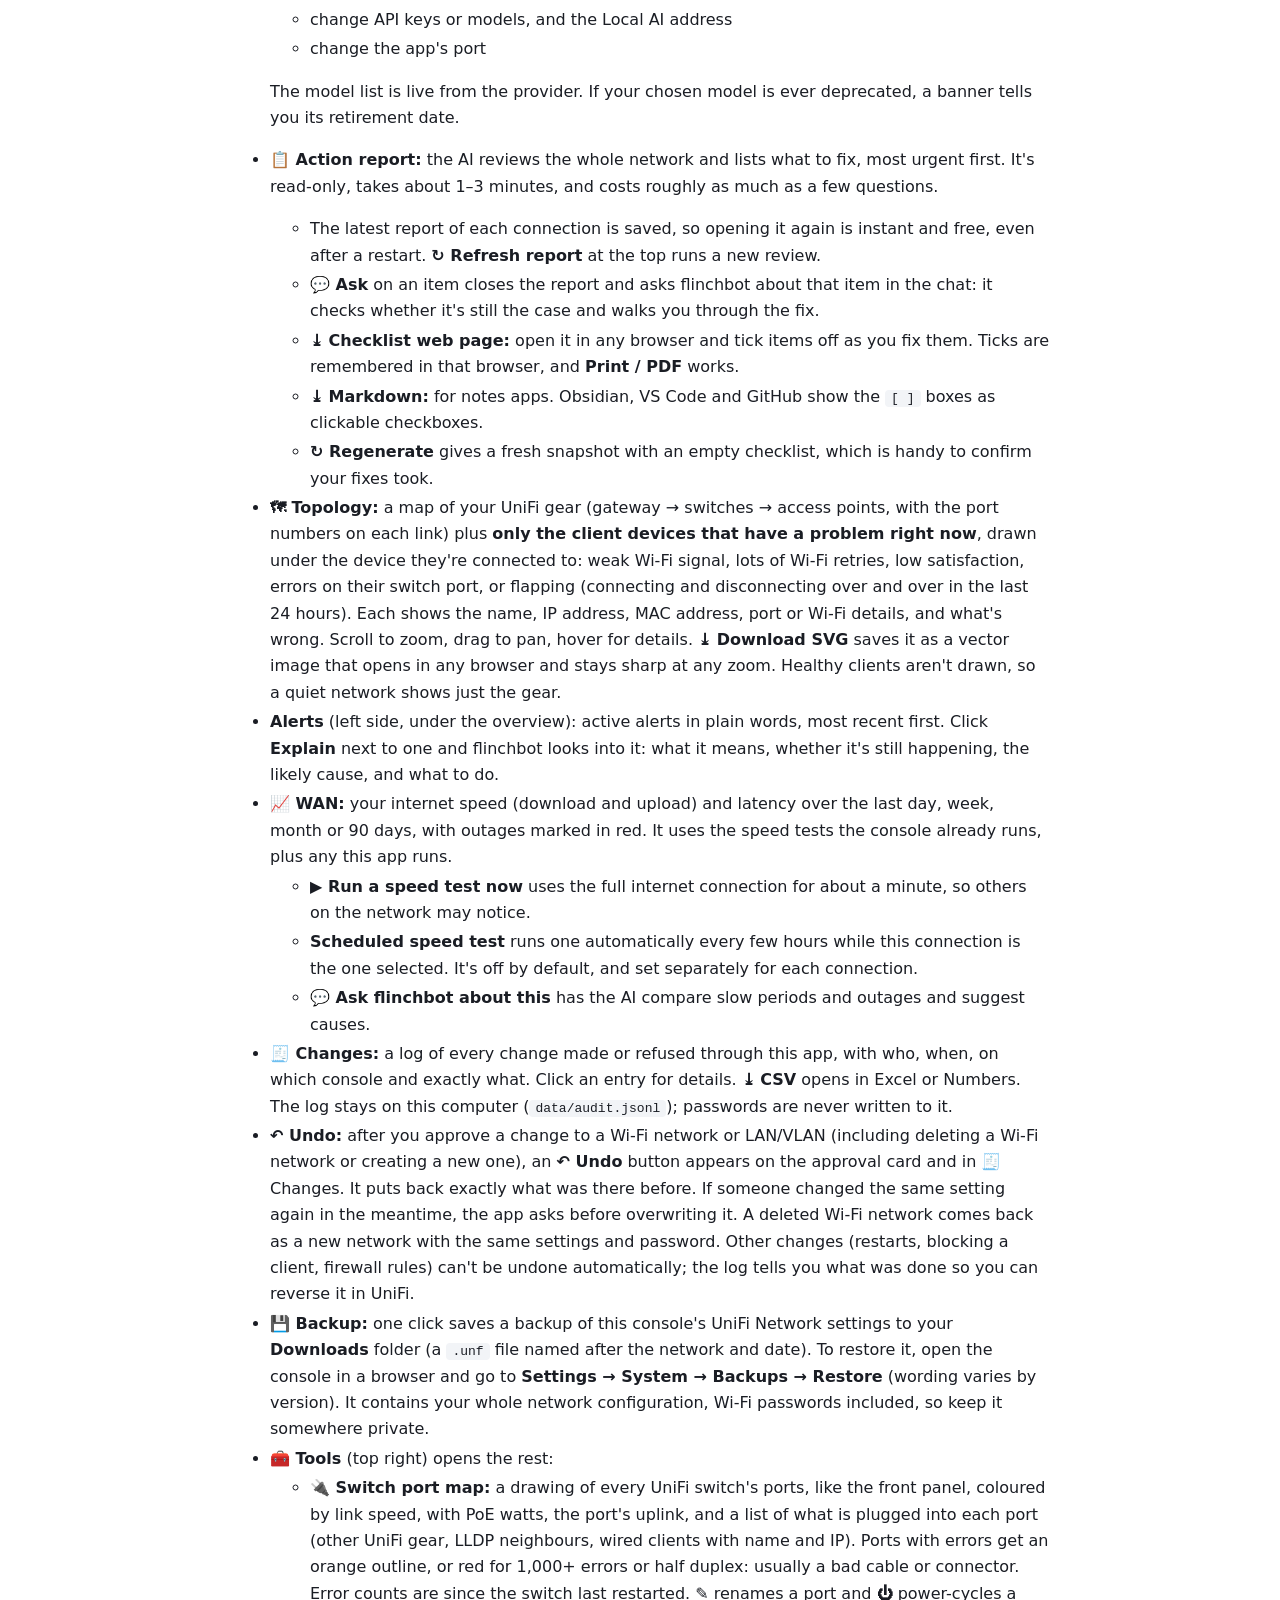
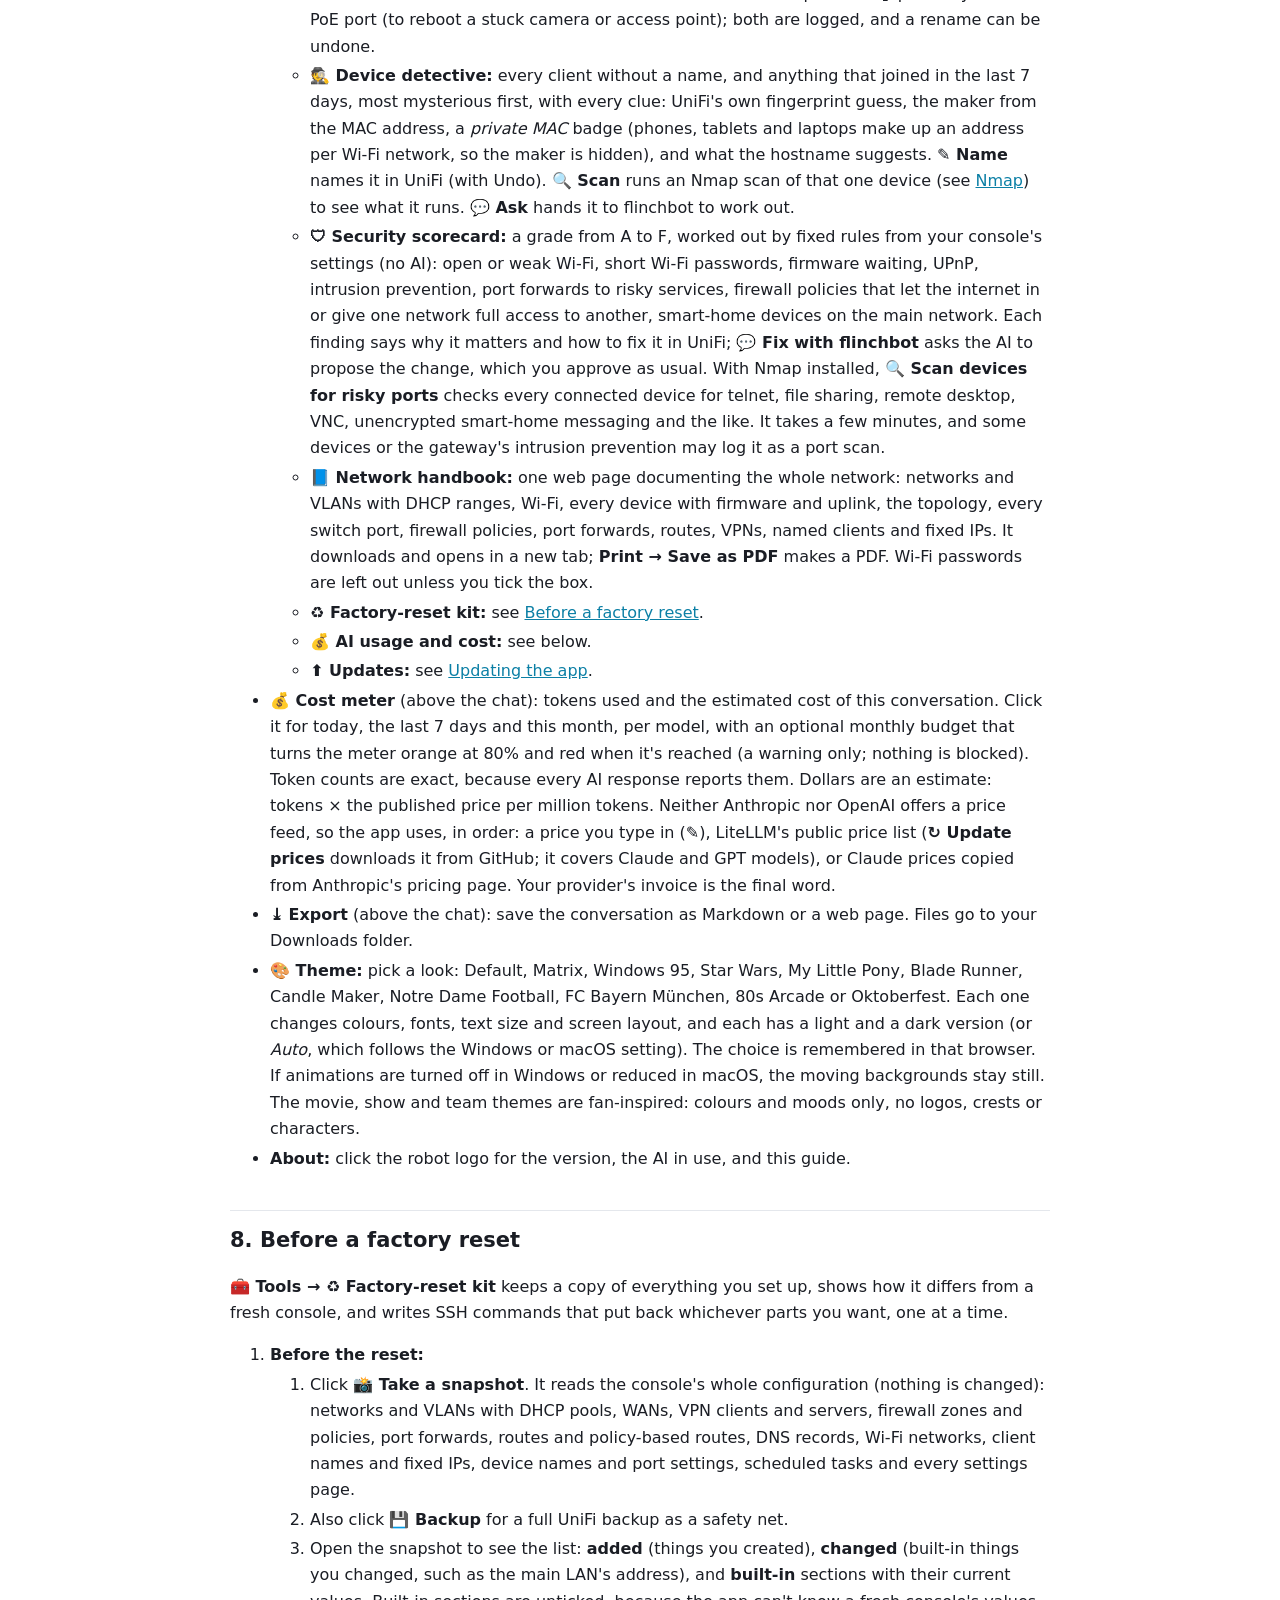
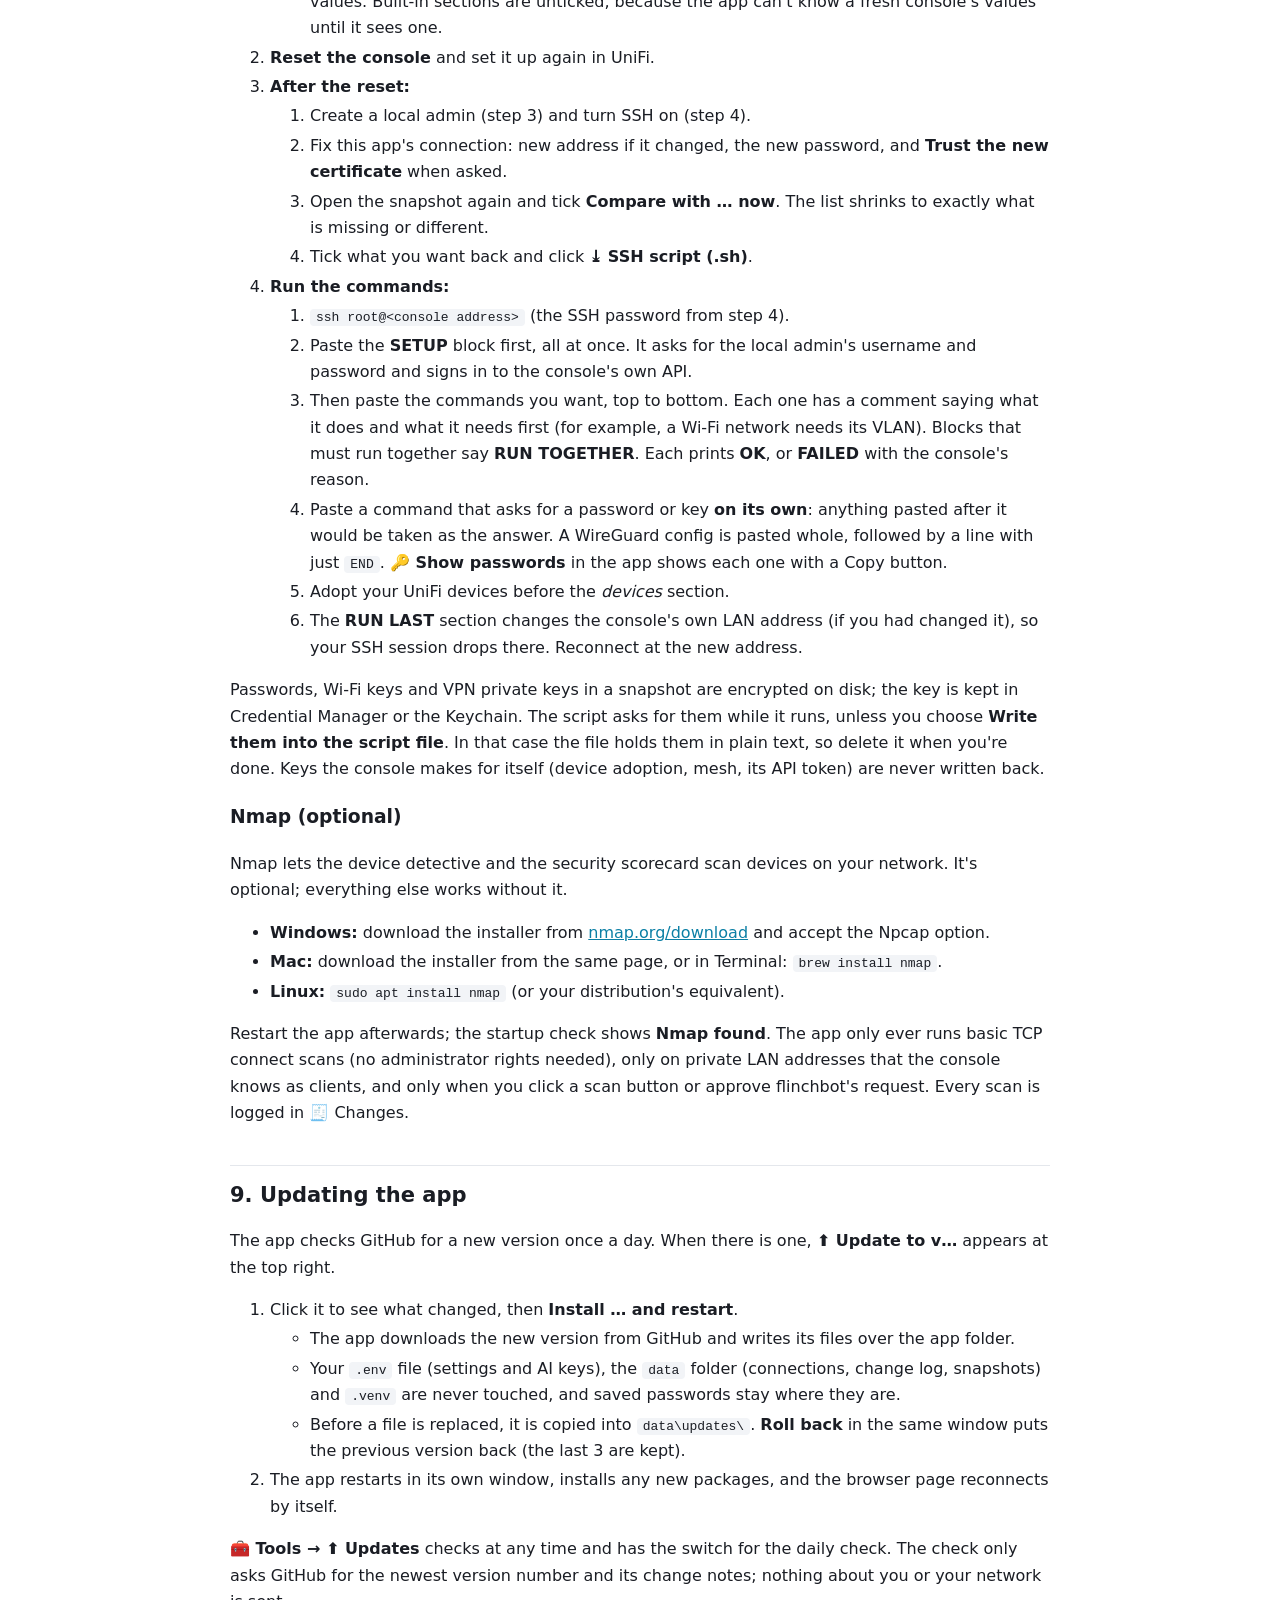
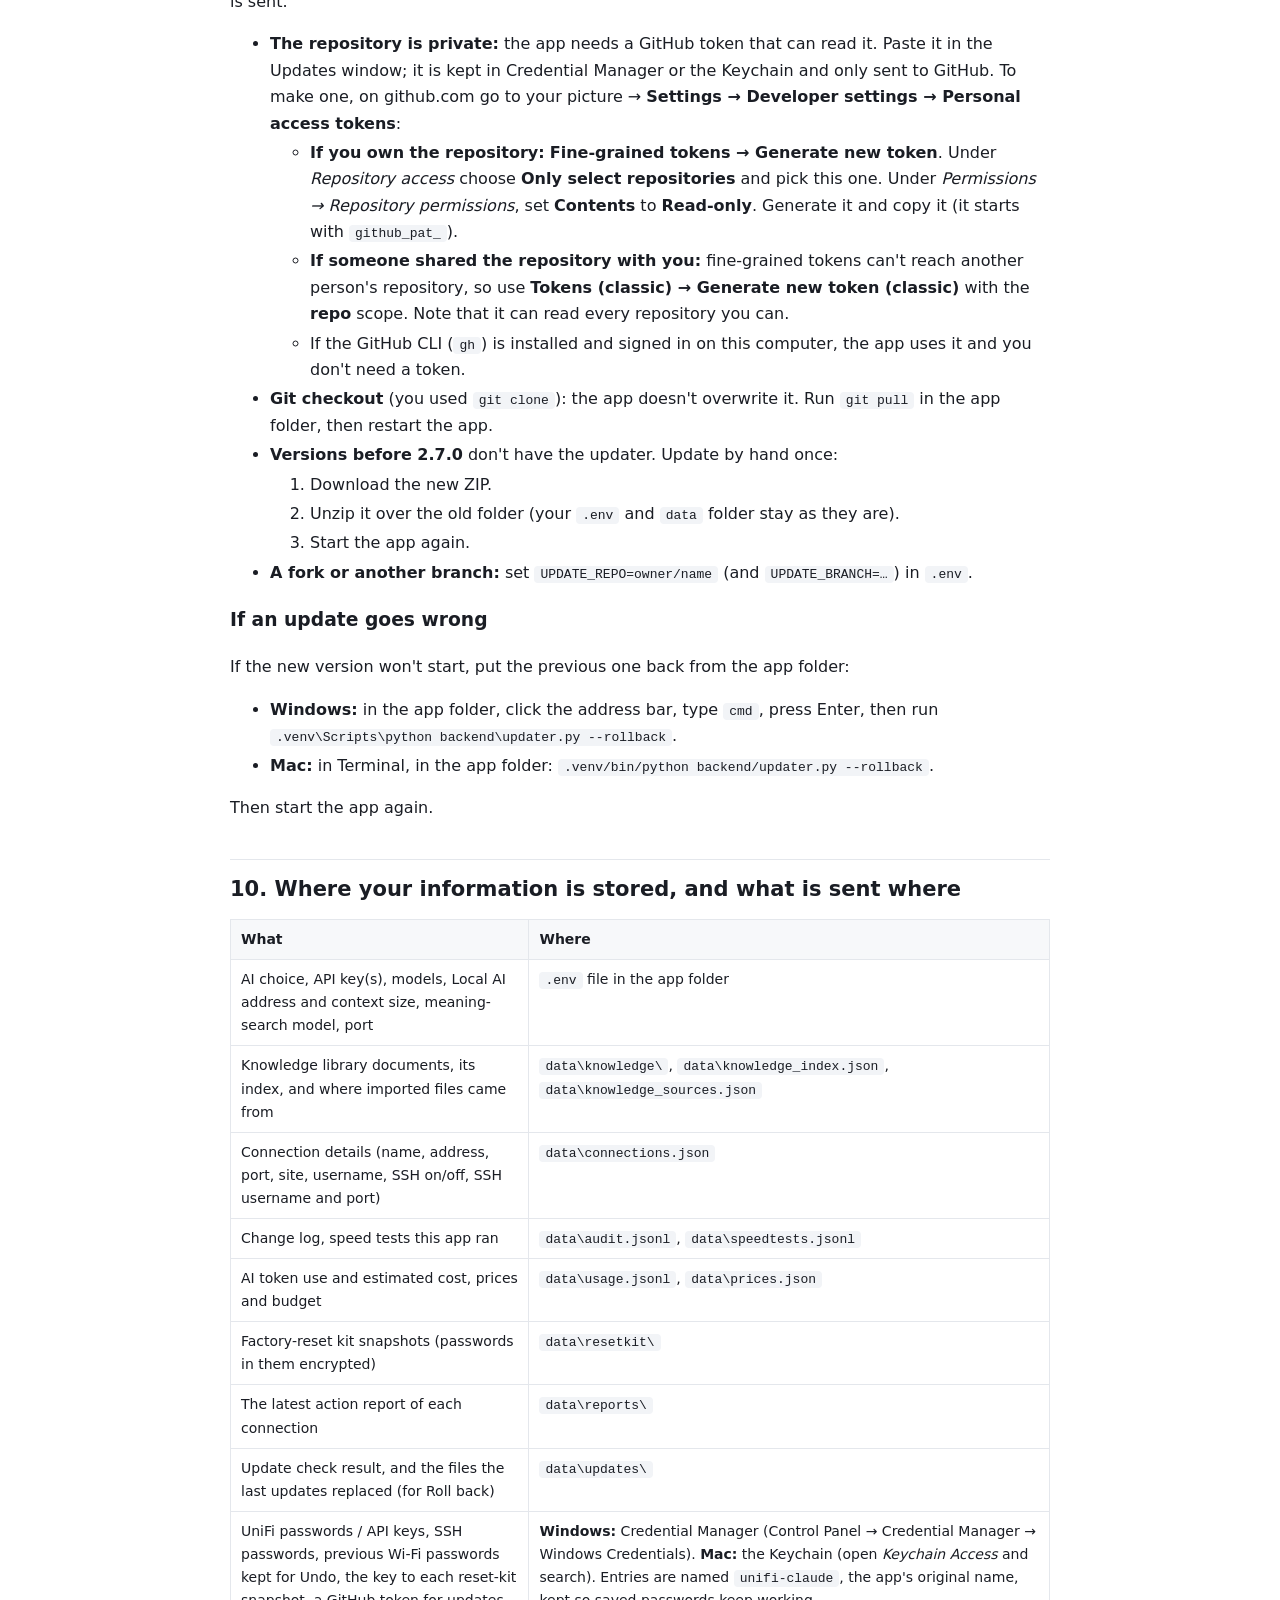
==== commit 8de31833: "v2.15.0: fallback to another AI when the chosen one can't answer - Settings > "If it can't answer": " ====
--- a/SETUP.html
+++ b/SETUP.html
@@ -288,6 +288,7 @@
 <li><strong>📎 Attach text files and images:</strong> click 📎, drag files onto the chat, or paste a screenshot (Ctrl+V / Cmd+V) in the message box to give the AI a log, config export, CSV, or a screenshot or photo alongside your question. Up to 5 files per message: text up to 150,000 characters, images up to 5 MB each (PNG, JPEG, GIF, WebP; BMP, HEIC and TIFF are converted by your browser if it can open them; large images are scaled down to 1568 px, which is all the AI looks at anyway). PDFs and other files are refused. The file is read by your browser and sent with that message. It's never saved to disk, but it stays in the conversation (so you can ask follow-ups) until <strong>Clear chat</strong> or closing the app. It goes to the AI exactly as is, so remove passwords first and crop them out of screenshots. Big files and images make every later question in that chat cost more, because the AI re-reads the whole conversation each time; clear the chat when you're done with them.</li>
 <li><strong>📚 Knowledge library</strong> (🧰 Tools → Knowledge library): documents flinchbot searches when it answers. <strong>Import</strong> fills it in one click each: the <strong>Ubiquiti Help Center</strong> (every English article), <strong>Ubiquiti datasheets &amp; guides</strong> (PDF, UniFi only unless you tick every product line; guides Ubiquiti publishes only as page-flip web viewers are skipped), <strong>networking RFCs</strong> (71 standards your network runs on, each marked with whether it is current) and <strong>security guidance</strong> (NIST; CISA blocks automated downloads, so save its pages in your browser and add them). <strong>Feeds</strong>: subscribe to UniFi release notes, Packet Pushers or any RSS/Atom feed; <strong>Update feeds</strong> fetches new items. Every document shows its <strong>authority</strong> (Ubiquiti official is highest, community posts lowest); search ranks by it and flinchbot won't let a blog override Ubiquiti or an RFC. Add your own PDFs, Markdown, text or saved web pages with <strong>Add files</strong>, by dropping them on the window, by pasting a page address, or by putting them in the folder (<strong>Open the folder</strong>). Everything is read on this computer. With Local AI set up you can turn on <strong>meaning search</strong> with an embedding model (Ollama: <code>ollama pull nomic-embed-text</code>), which finds passages that say the same thing in other words. <strong>Try a search</strong> shows what flinchbot would find. Remove passwords from your own files first: the matching passages are sent to the AI like an attachment. Run an import again now and then to pick up new and changed articles.</li>
 <li><strong>Sharing the library:</strong> <strong>Export shareable library</strong> saves a ZIP with only what may legally be shared: RFCs (the IETF Trust allows copying them in full) and NIST/CISA publications (US Government works), with a NOTICE crediting each and listing what was left out and why. Ubiquiti, IEEE, vendor and blog material is never exported, and neither is the search index (it holds text from every document). Tick <strong>Include my own documents</strong> only if you have the right to share them. To open a shared library, add its .zip with <strong>Add files</strong>. Don't share the <code>data</code> folder itself. (This follows each source's published terms; it isn't legal advice.)</li>
+<li><strong>↪ If it can't answer:</strong> in ⚙ Settings, under the AI choice, tick the other AIs that should take over when the chosen one fails (its server is off or unreachable, an error, an empty answer, or tool calls the app can't run) and put them in order with ↑ ↓. With <strong>ask me first</strong> on (the default for Claude and ChatGPT), flinchbot shows <em>Ask Claude instead?</em> before sending the conversation there, so with Local AI your network data stays in the office unless you say so. A note in the chat says who couldn't answer and why.</li>
 <li><strong>⚖ Second opinion:</strong> under each answer you see which AI wrote it. Click <strong>Second opinion</strong>: with one other AI set up it goes straight to it; with two, pick one (Claude, ChatGPT or Local AI). It reads the whole conversation, including the data the first AI gathered, checks the answer, may look up more itself, and replies below: what was right, what was wrong or missing, and its own answer. Your next question goes back to the AI chosen in Settings. If you mainly use a local AI, this sends that conversation to Anthropic or OpenAI, but only when you click it. A change it suggests still waits for <strong>Approve</strong>.</li>
 <li><strong>Offline:</strong> with Local AI as the chosen AI, the app works without internet. Buttons that need it (update check, price updates, testing a Claude or ChatGPT key, speed tests, second opinions from Claude or ChatGPT) are greyed out and say <em>Not available: offline</em>, and come back by themselves when the connection does. If Claude or ChatGPT is the chosen AI, a banner explains that it can't answer until you're back online.</li>
 <li><strong>■ Stop:</strong> changed your mind while the AI is working? Click <strong>■</strong> (where Send was) or press <strong>Esc</strong>. The question is dropped, so it isn't part of the conversation, and you can ask something else straight away. If you had just approved a change, the change stays done; only the answer after it is dropped. The AI provider may still charge for what it generated before you stopped it.</li>
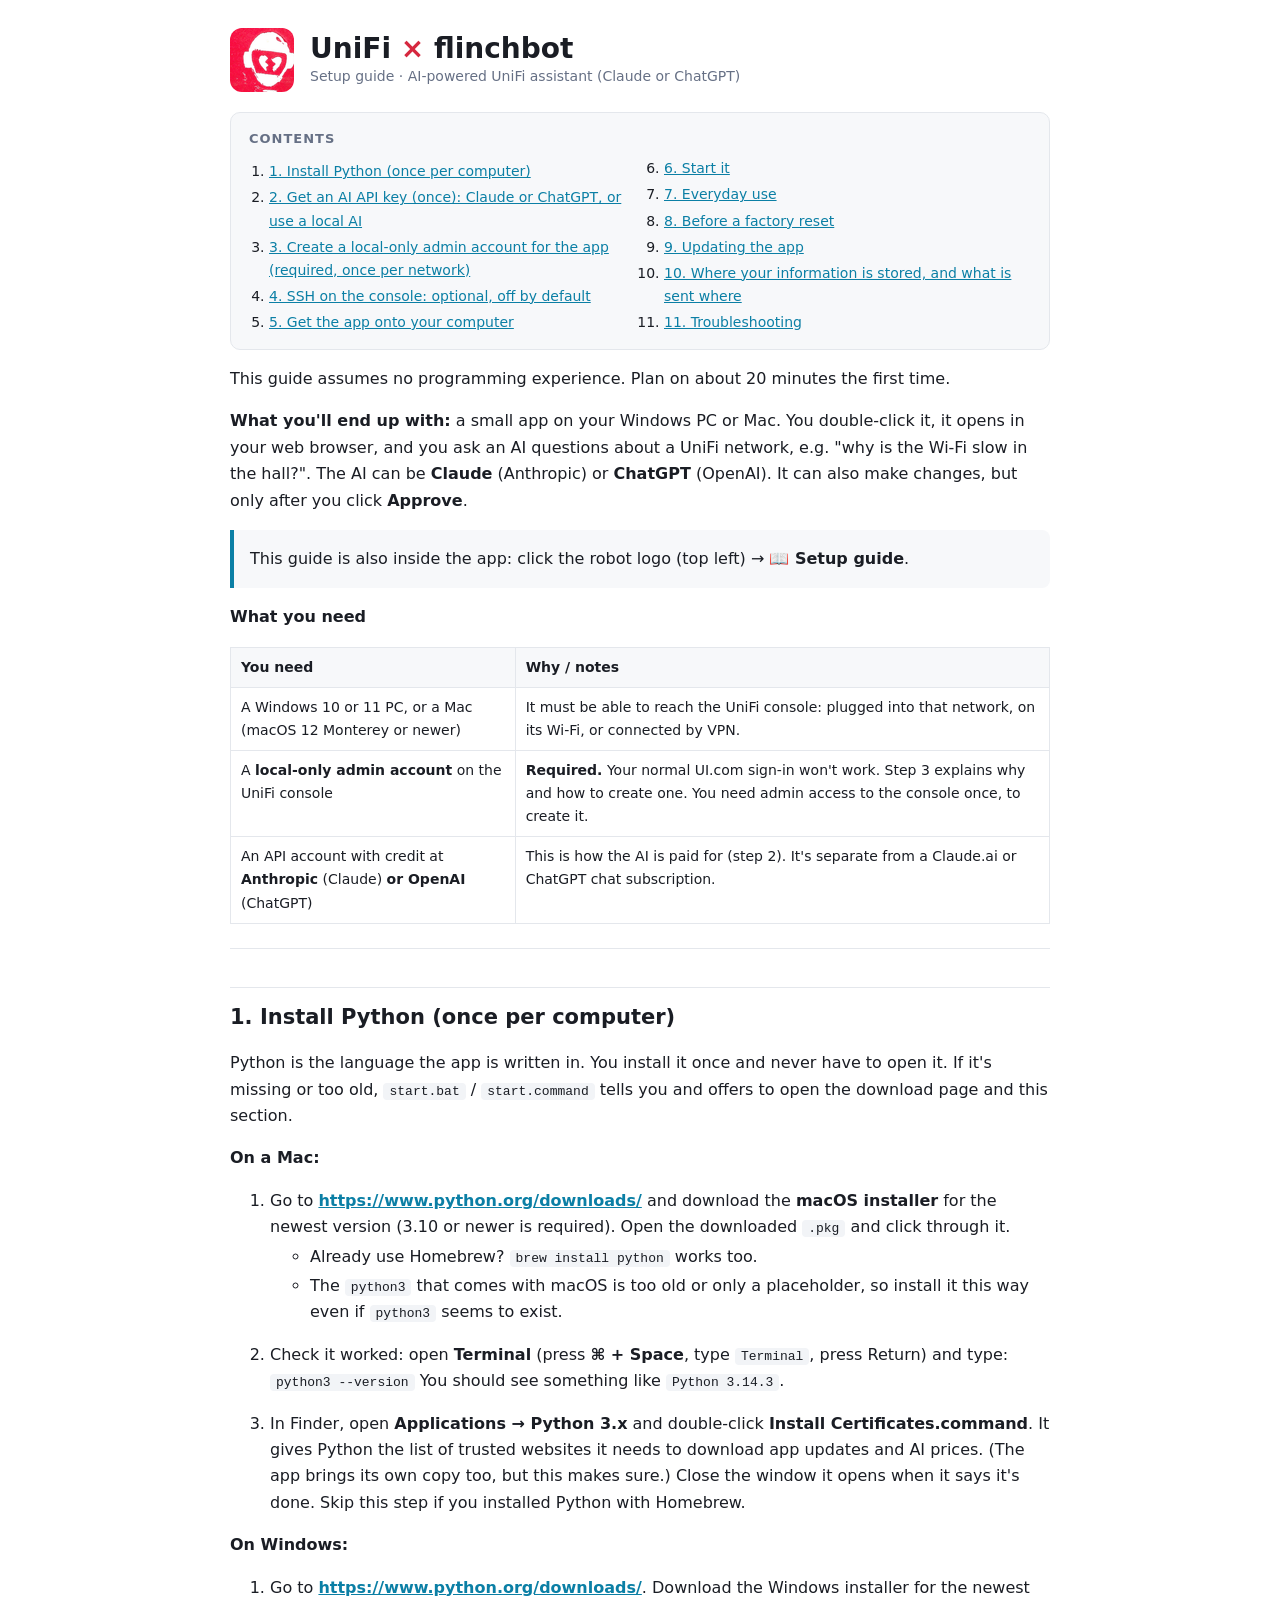
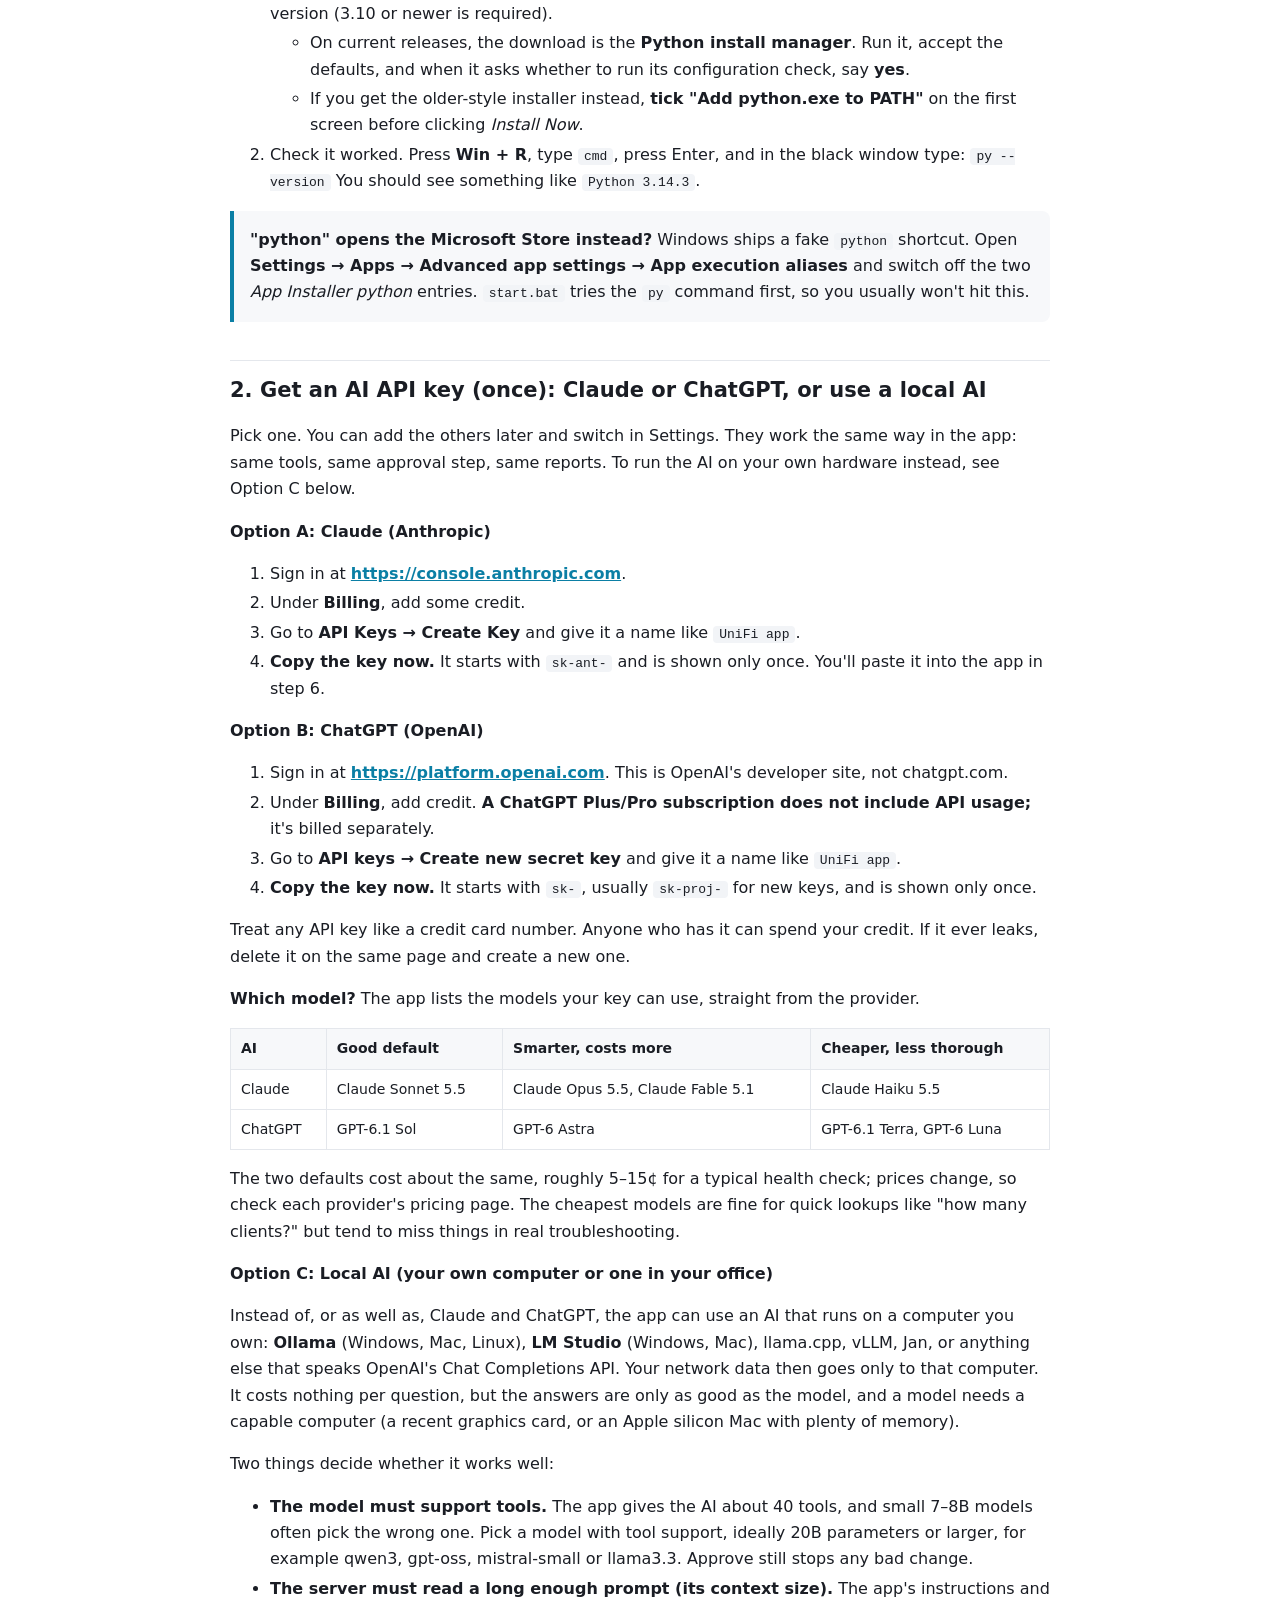
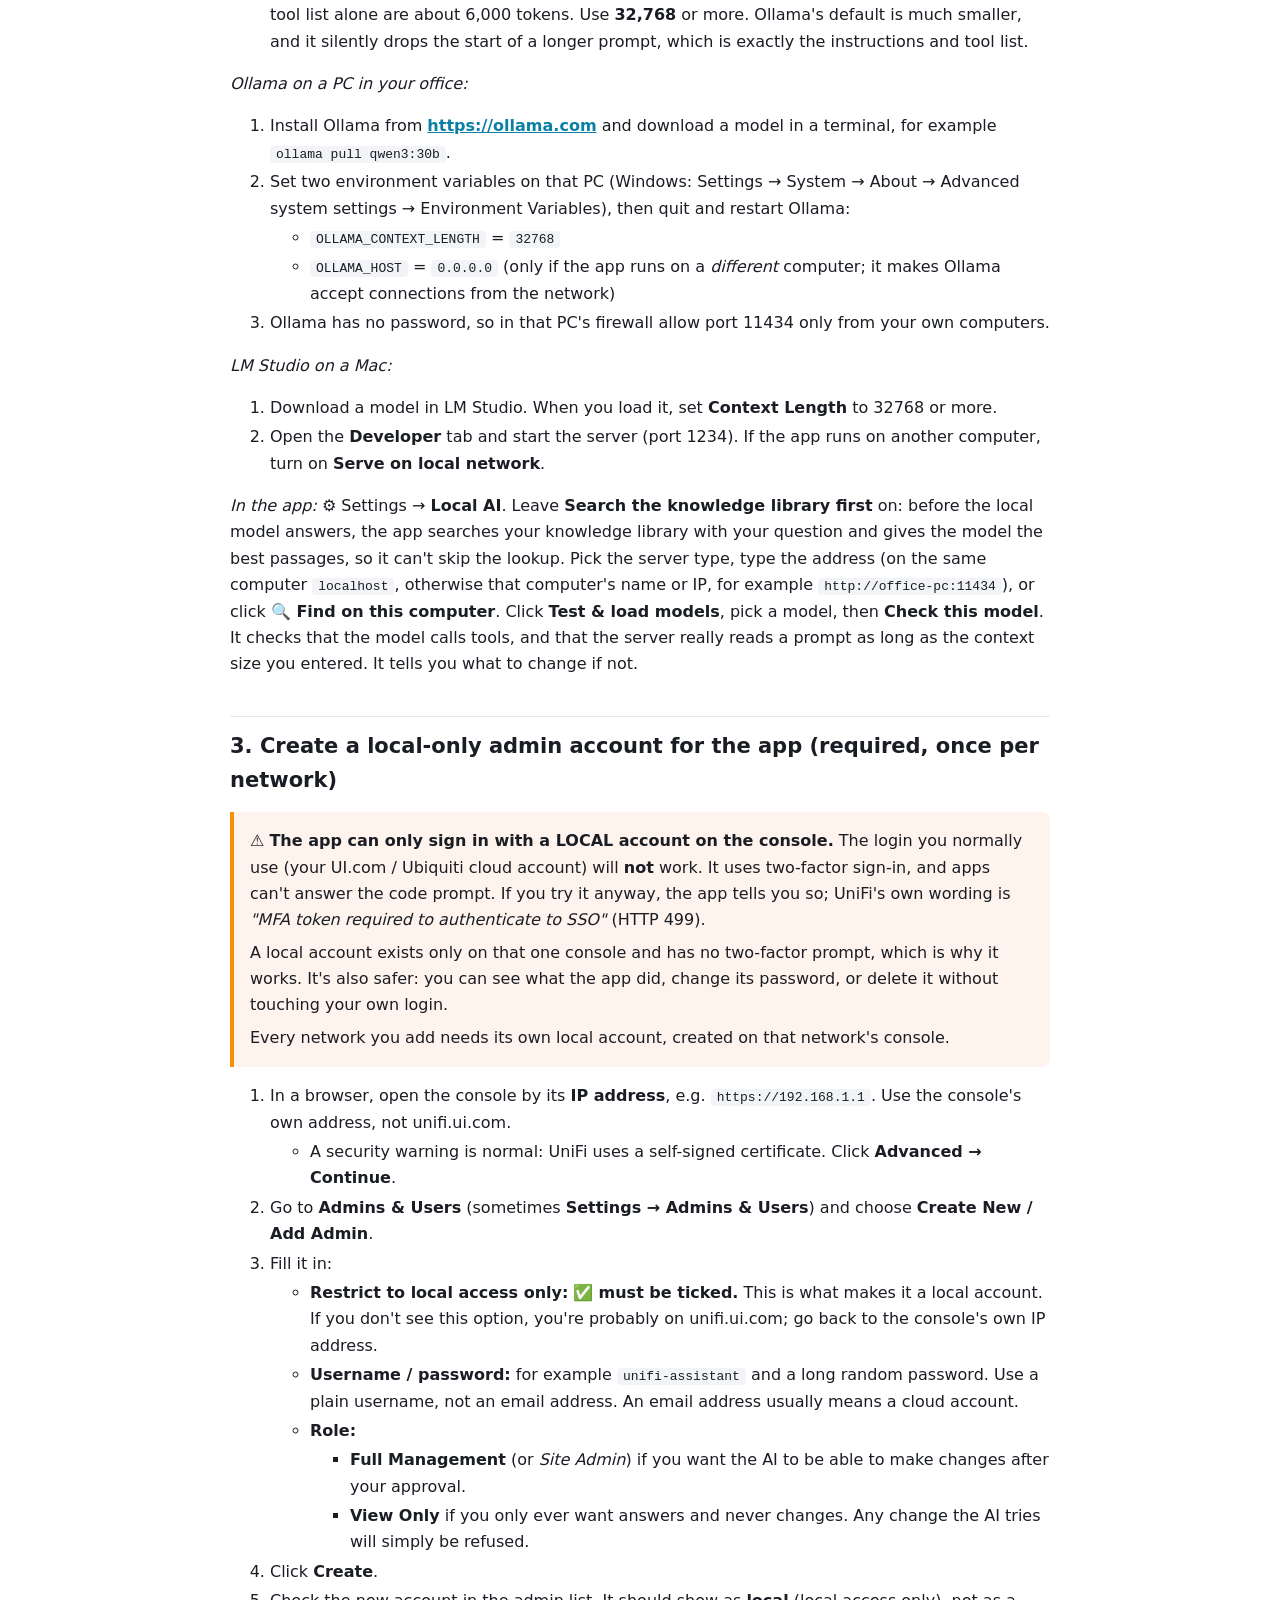
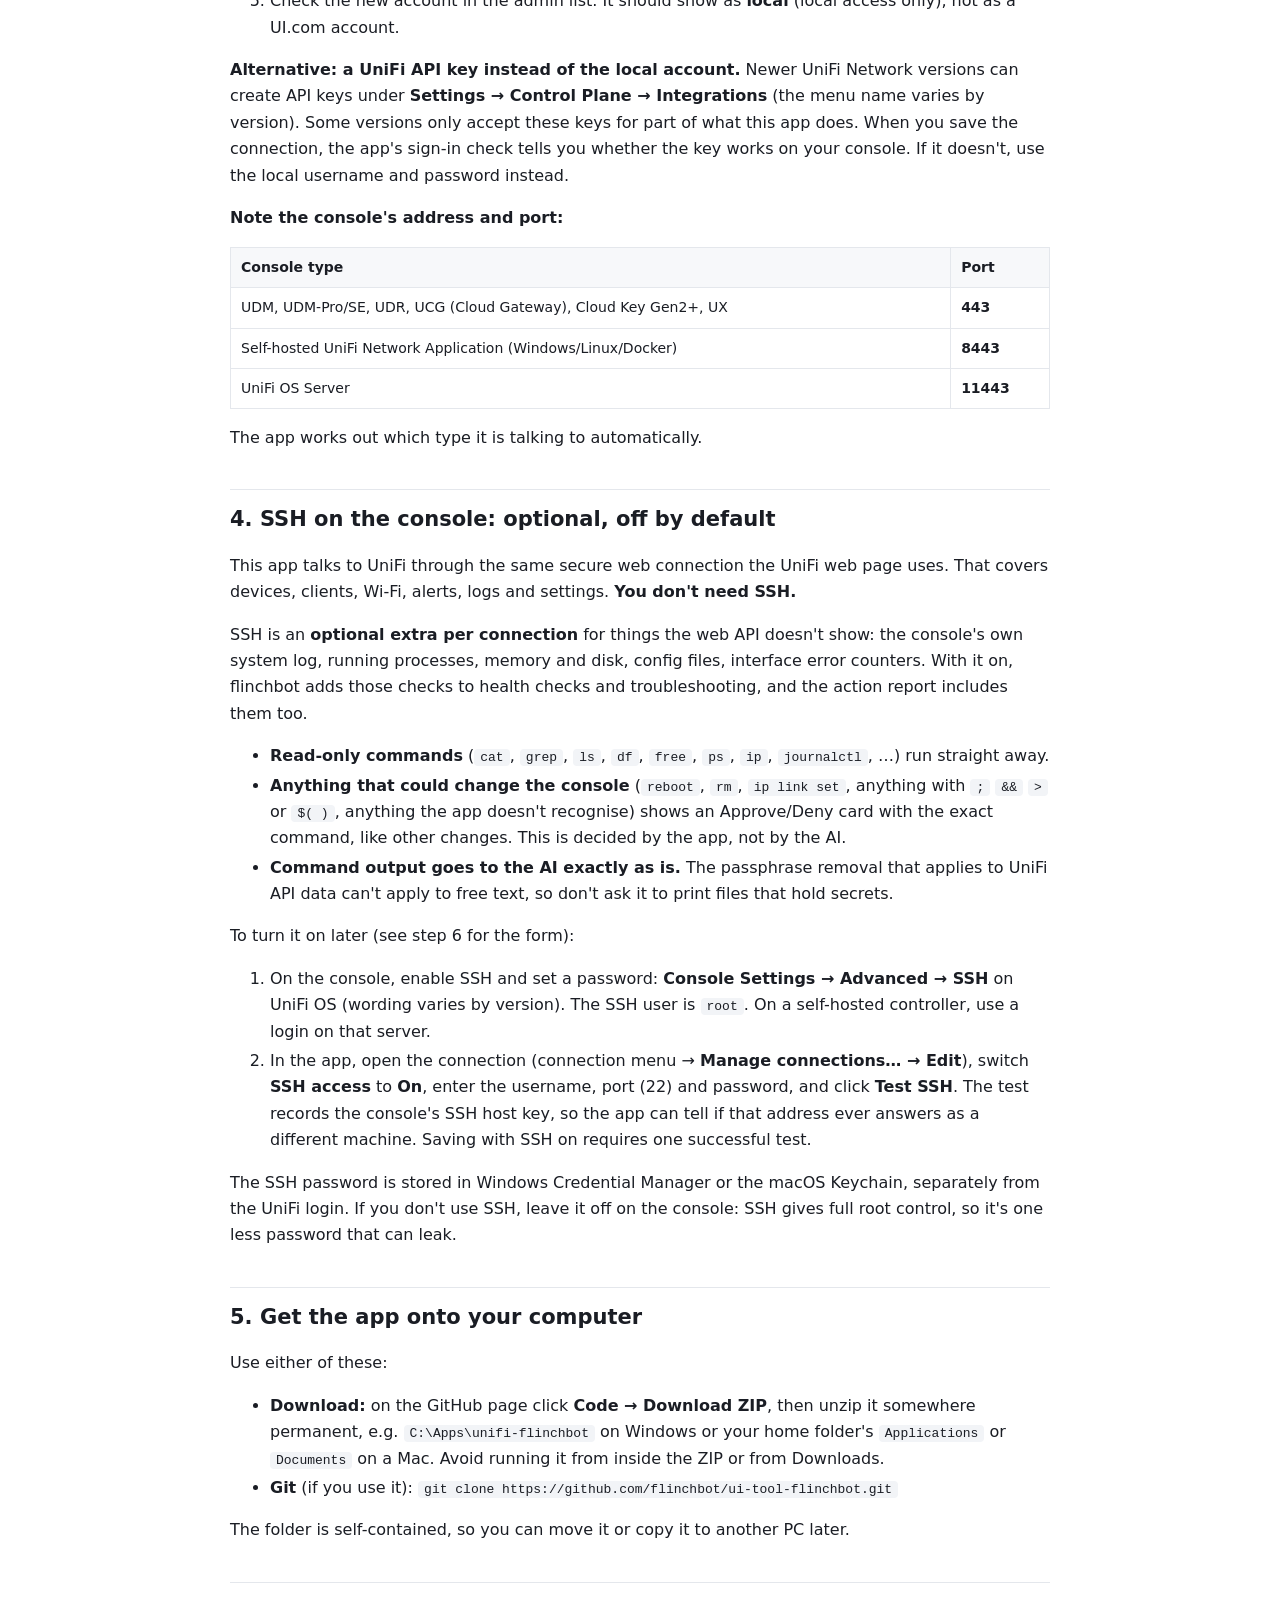
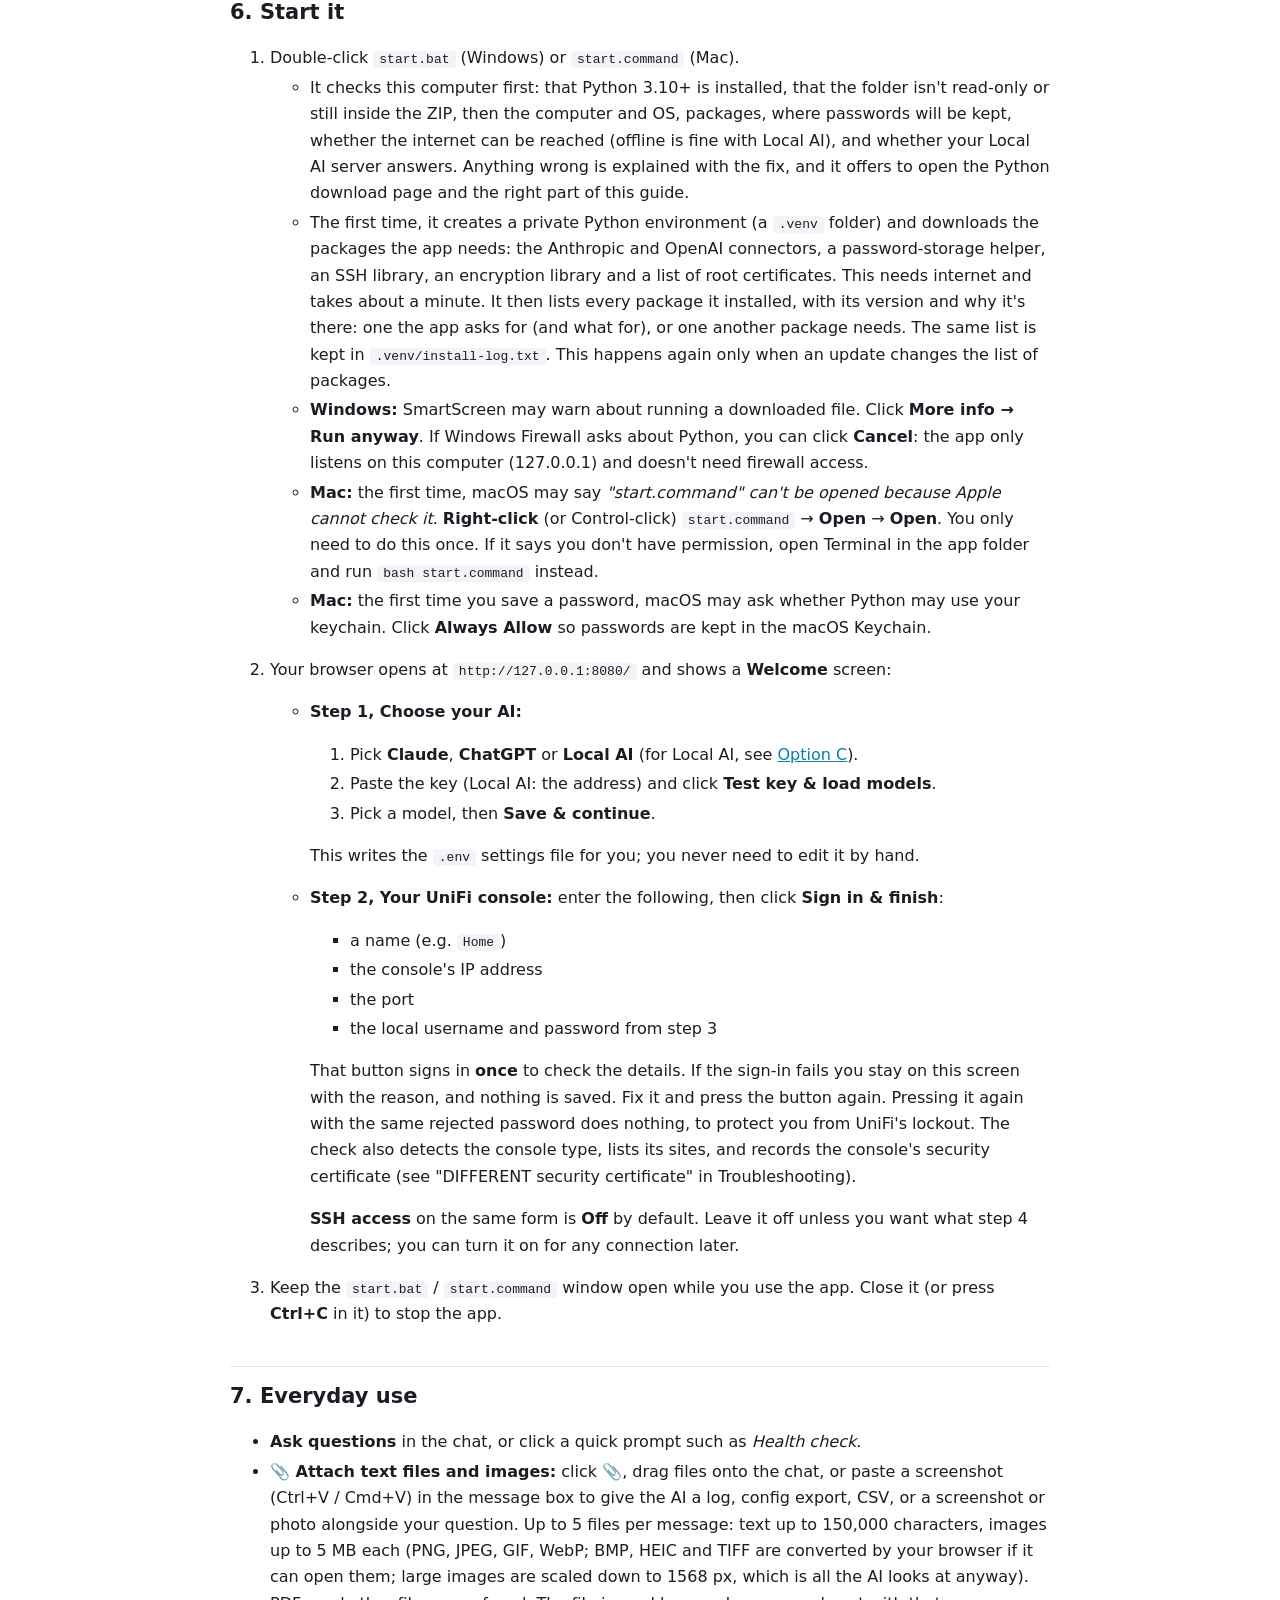
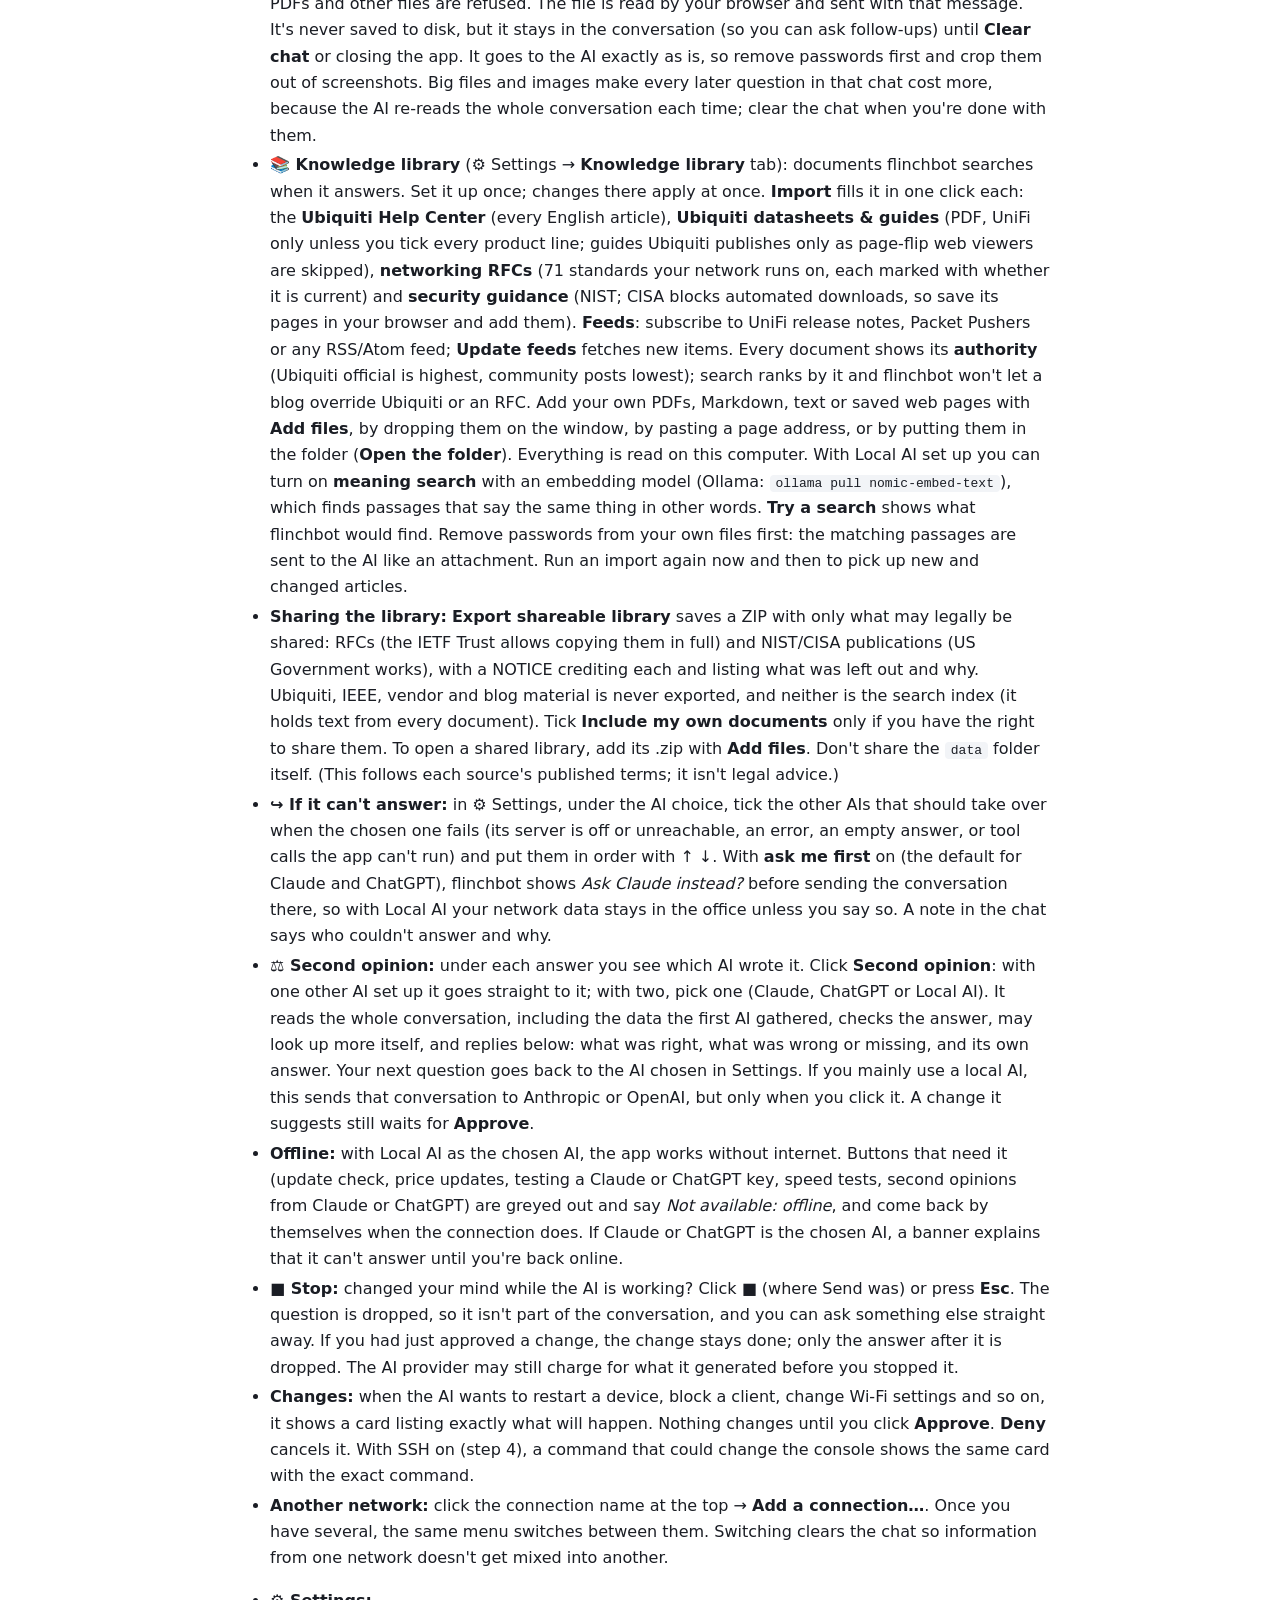
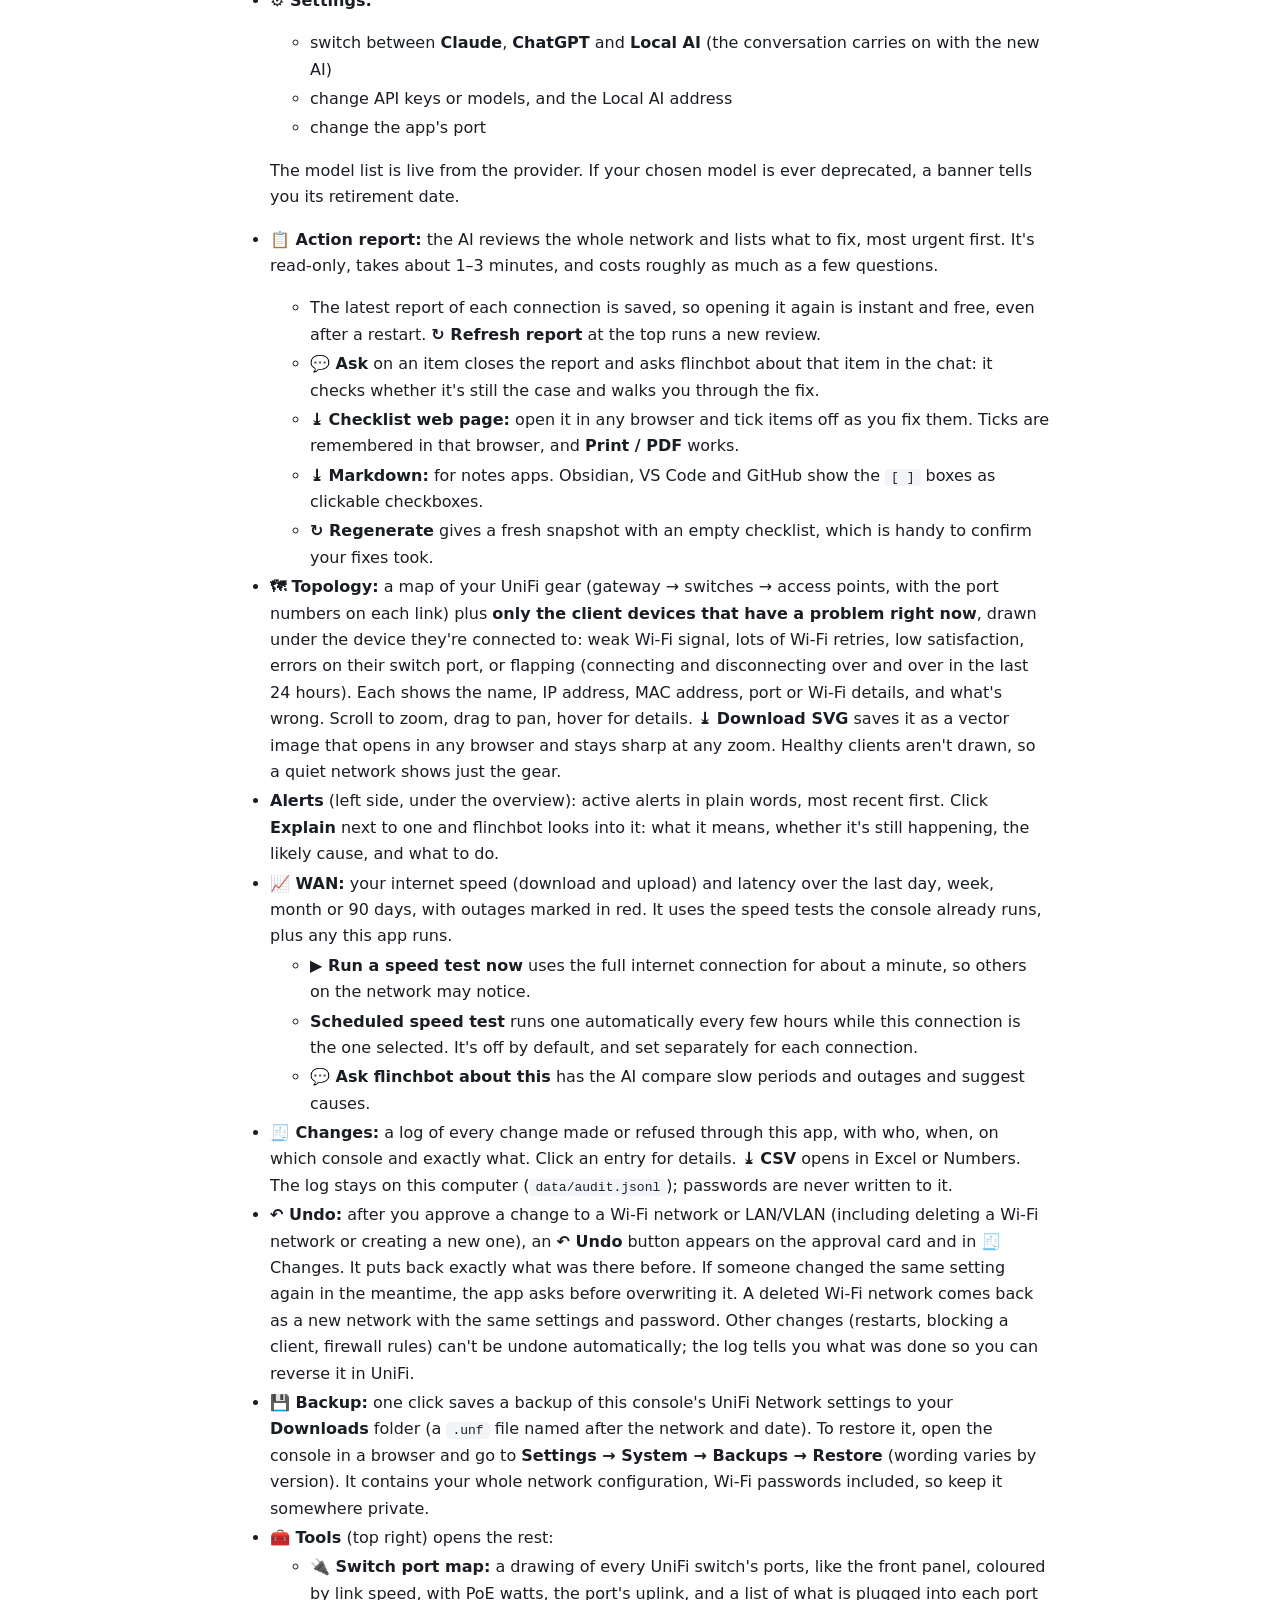
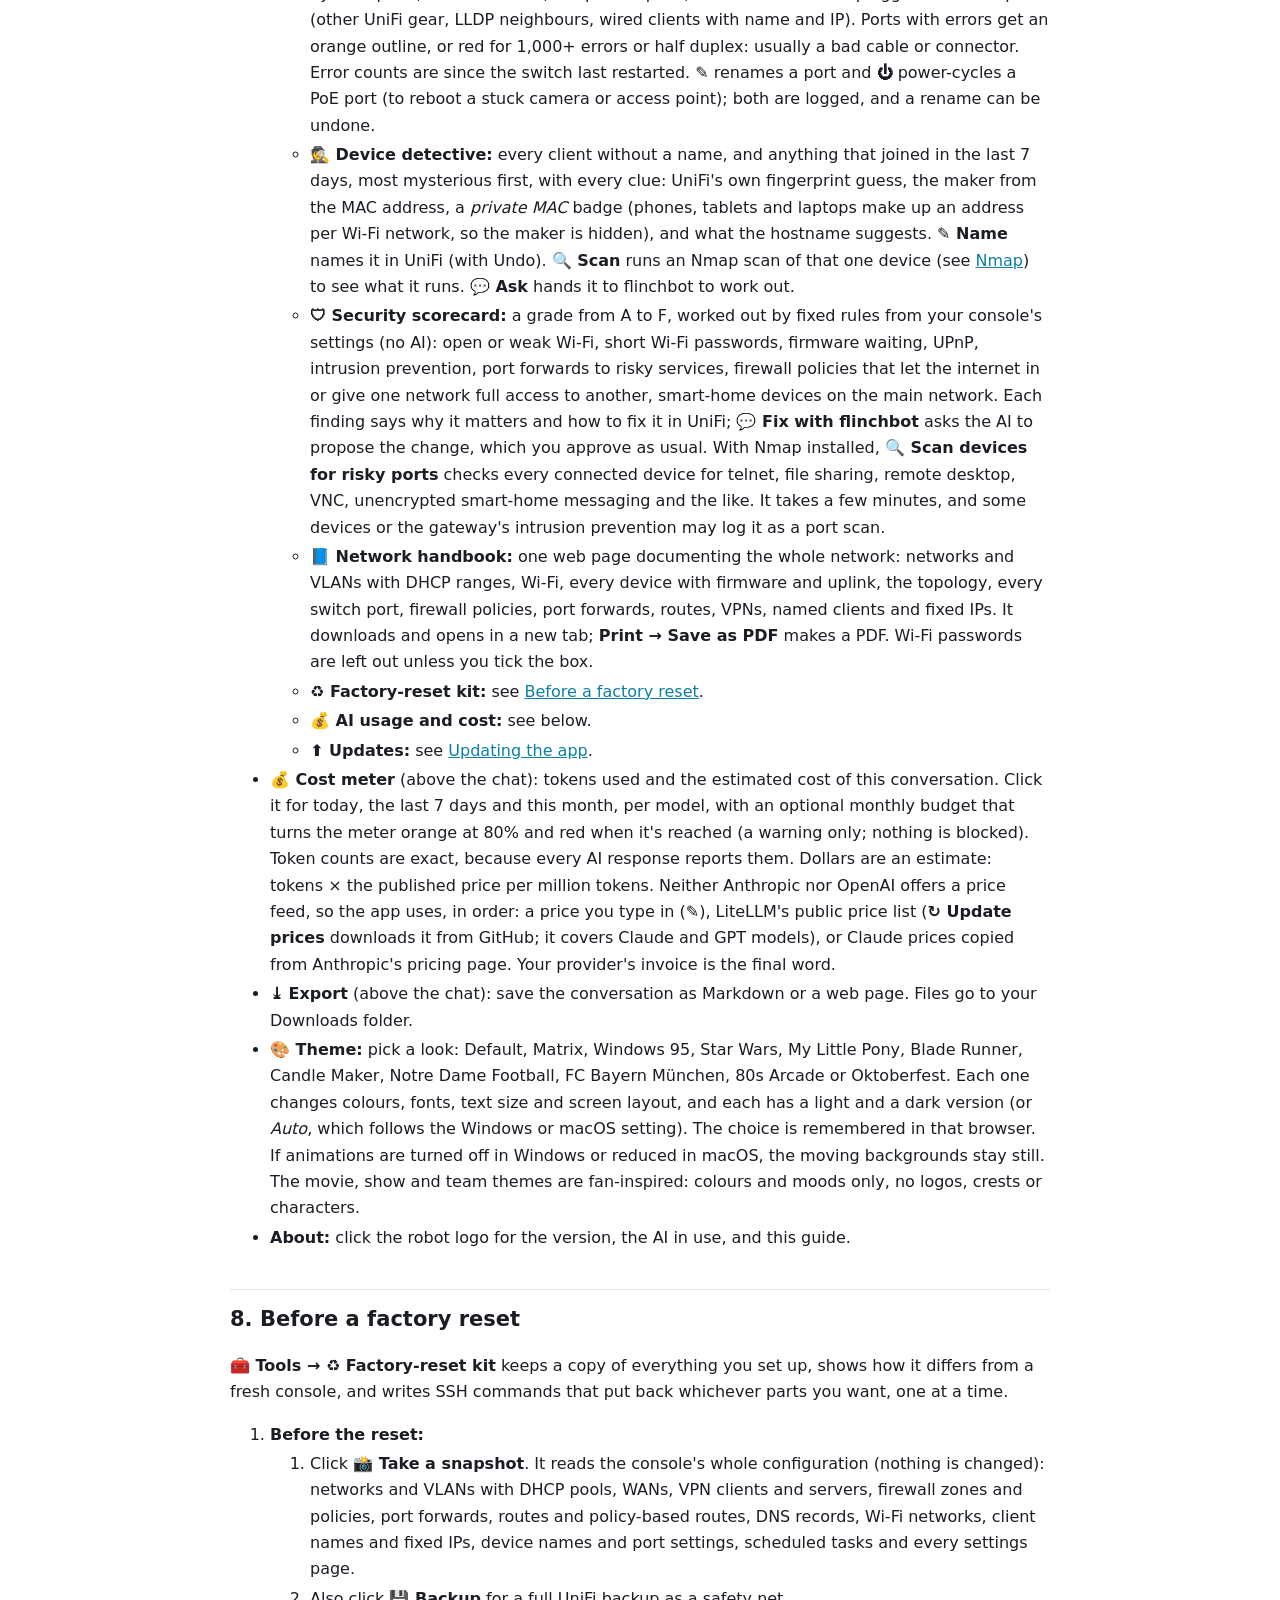
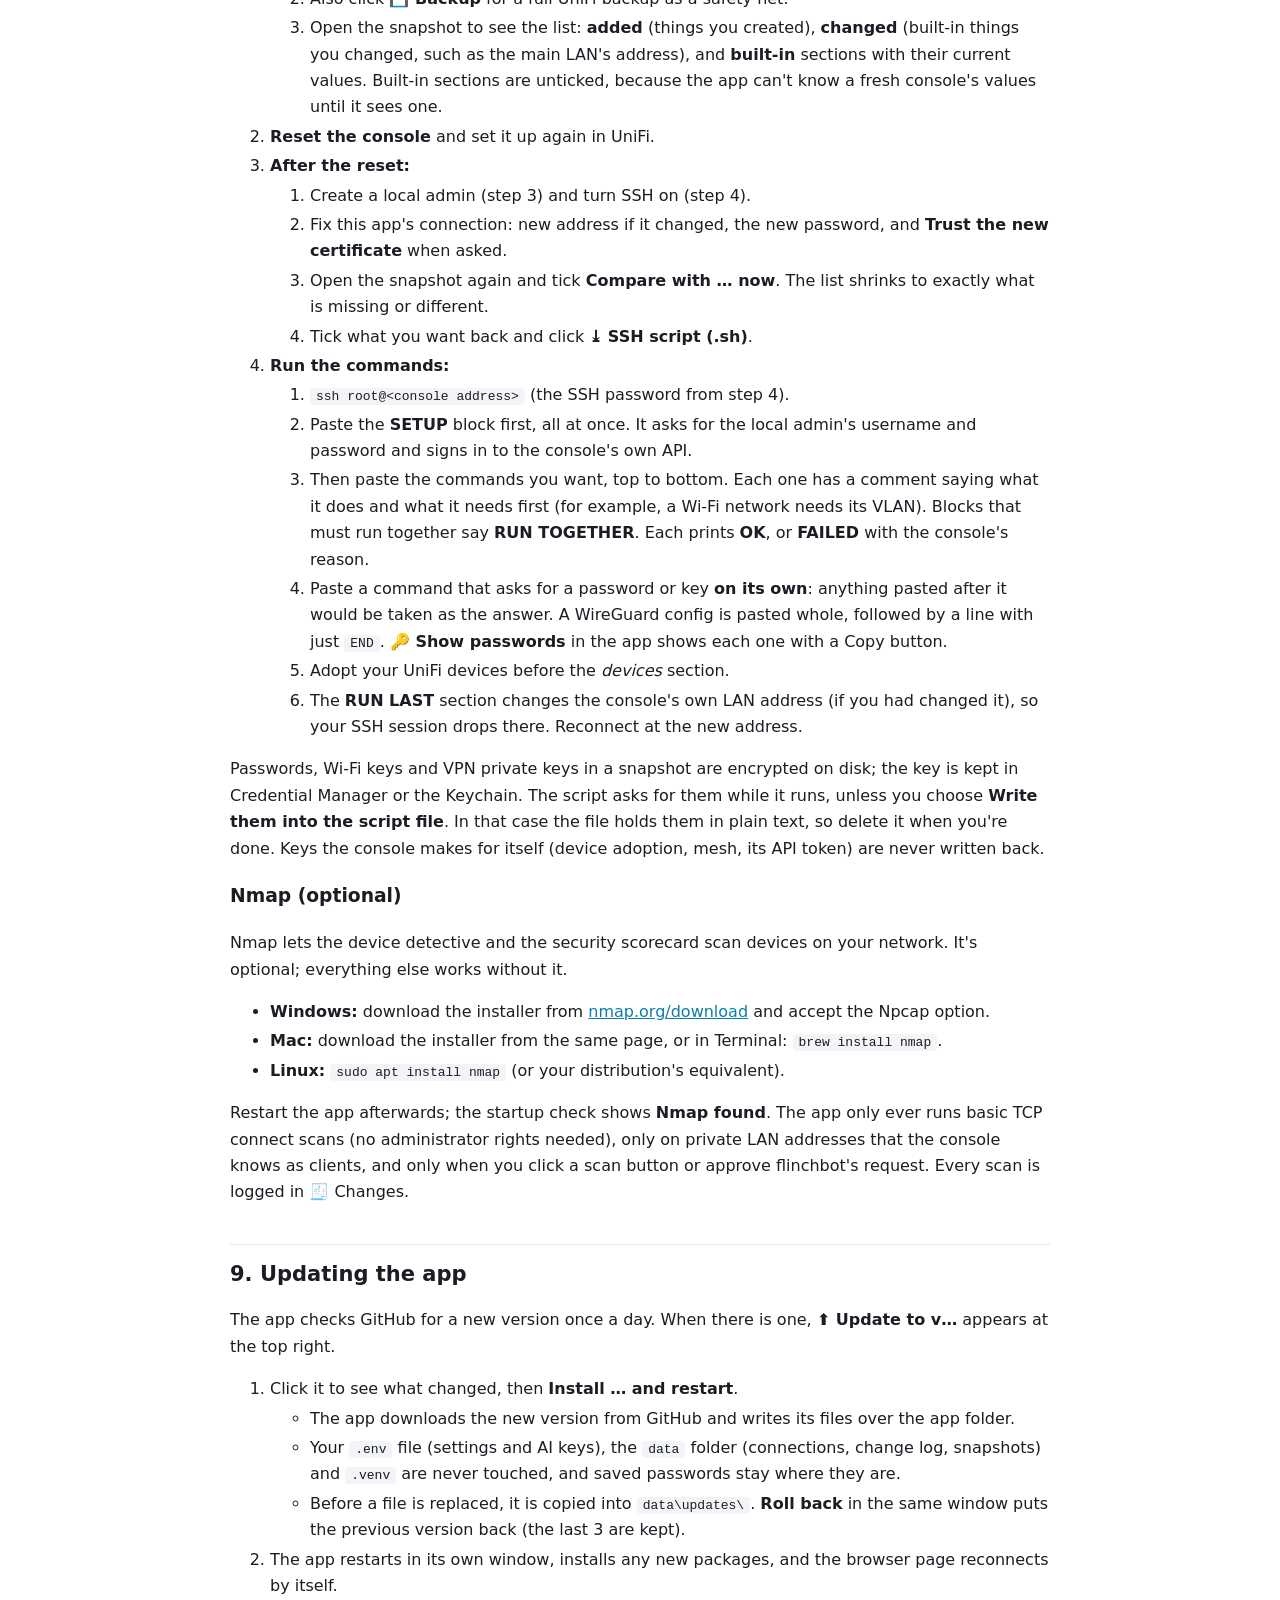
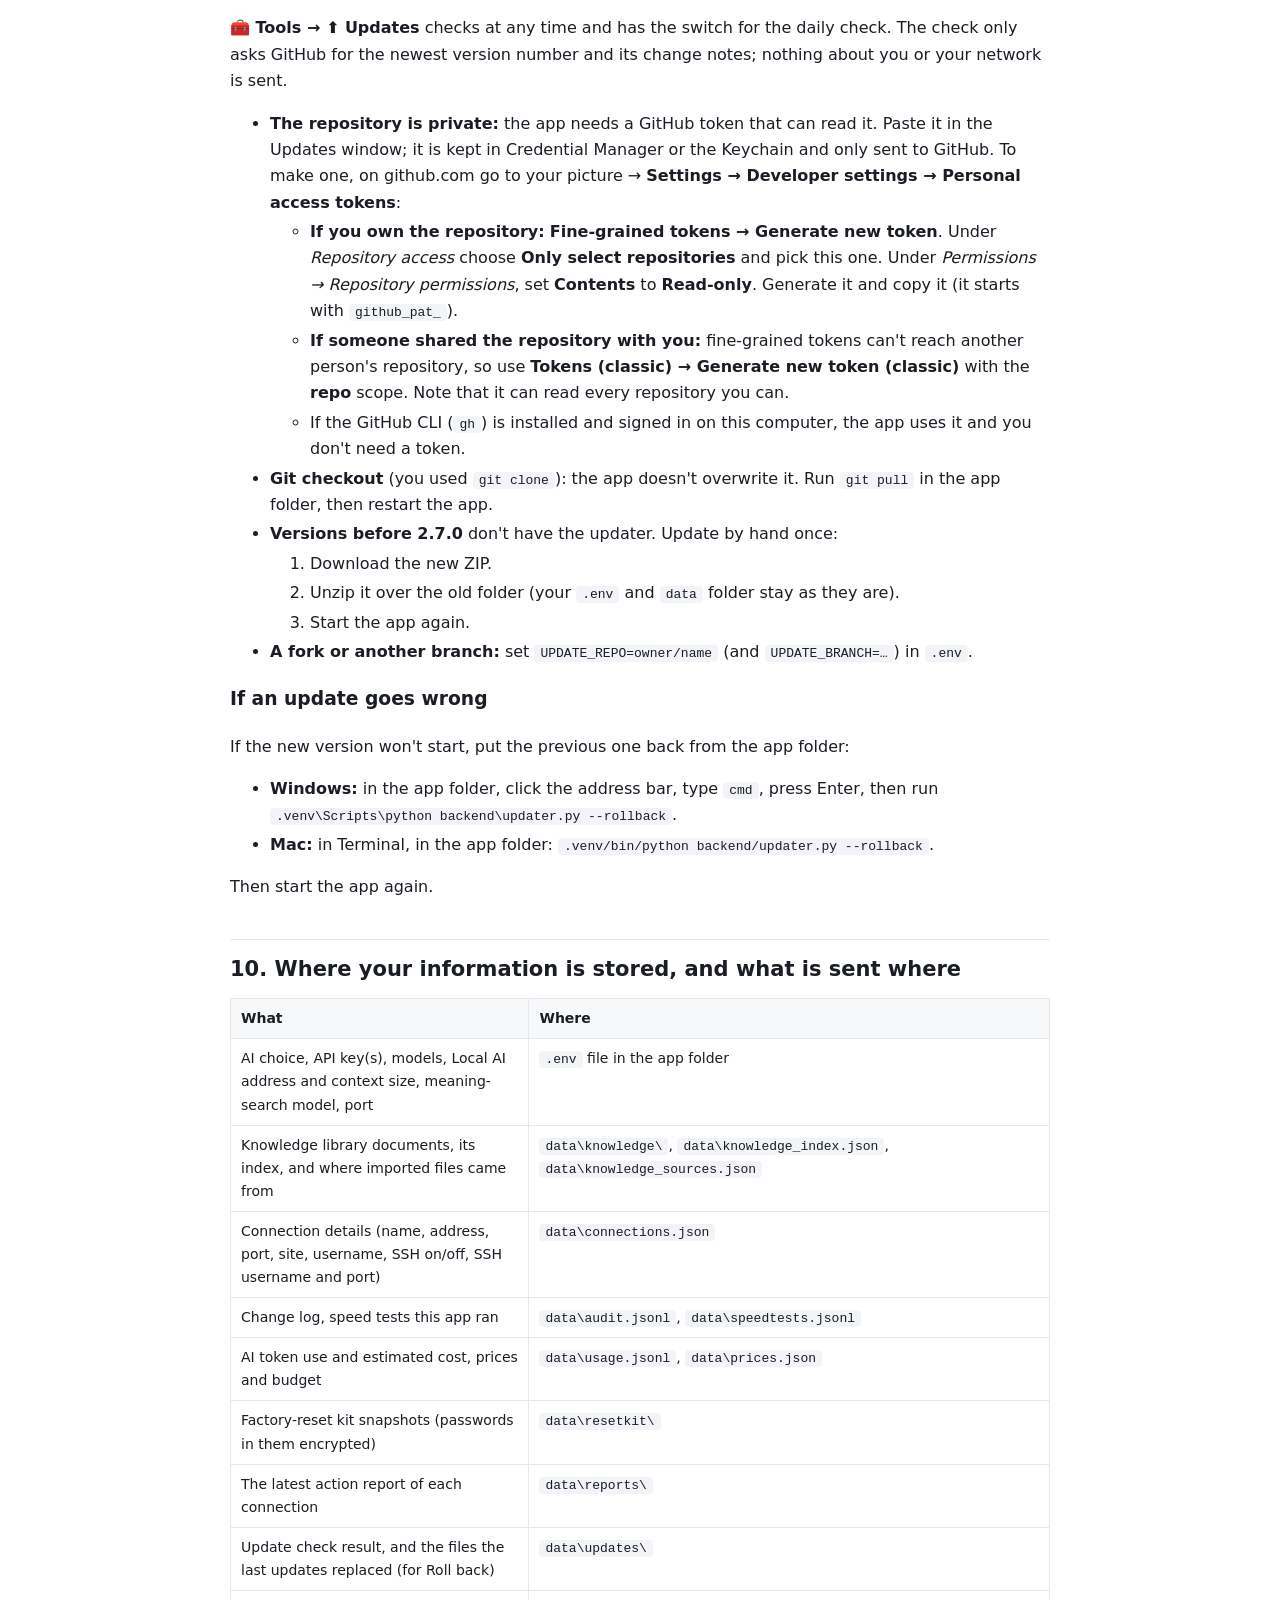
==== commit 222cfe44: "v2.16.0: "Search the knowledge library first" for Local AI; library moves to Settings - Settings > L" ====
--- a/SETUP.html
+++ b/SETUP.html
@@ -168,7 +168,7 @@
 <li>Download a model in LM Studio. When you load it, set <strong>Context Length</strong> to 32768 or more.</li>
 <li>Open the <strong>Developer</strong> tab and start the server (port 1234). If the app runs on another computer, turn on <strong>Serve on local network</strong>.</li>
 </ol>
-<p><em>In the app:</em> ⚙ Settings → <strong>Local AI</strong>. Pick the server type, type the address (on the same computer <code>localhost</code>, otherwise that computer's name or IP, for example <code>http://office-pc:11434</code>), or click <strong>🔍 Find on this computer</strong>. Click <strong>Test &amp; load models</strong>, pick a model, then <strong>Check this model</strong>. It checks that the model calls tools, and that the server really reads a prompt as long as the context size you entered. It tells you what to change if not.</p>
+<p><em>In the app:</em> ⚙ Settings → <strong>Local AI</strong>. Leave <strong>Search the knowledge library first</strong> on: before the local model answers, the app searches your knowledge library with your question and gives the model the best passages, so it can't skip the lookup. Pick the server type, type the address (on the same computer <code>localhost</code>, otherwise that computer's name or IP, for example <code>http://office-pc:11434</code>), or click <strong>🔍 Find on this computer</strong>. Click <strong>Test &amp; load models</strong>, pick a model, then <strong>Check this model</strong>. It checks that the model calls tools, and that the server really reads a prompt as long as the context size you entered. It tells you what to change if not.</p>
 <h2 id="s-3-create-a-local-only-admin-account-for-the-app-required-once-per-network">3. Create a local-only admin account for the app (required, once per network)</h2>
 <blockquote class="warn">
 <p>⚠️ <strong>The app can only sign in with a LOCAL account on the console.</strong>
@@ -286,7 +286,7 @@
 <ul>
 <li><strong>Ask questions</strong> in the chat, or click a quick prompt such as <em>Health check</em>.</li>
 <li><strong>📎 Attach text files and images:</strong> click 📎, drag files onto the chat, or paste a screenshot (Ctrl+V / Cmd+V) in the message box to give the AI a log, config export, CSV, or a screenshot or photo alongside your question. Up to 5 files per message: text up to 150,000 characters, images up to 5 MB each (PNG, JPEG, GIF, WebP; BMP, HEIC and TIFF are converted by your browser if it can open them; large images are scaled down to 1568 px, which is all the AI looks at anyway). PDFs and other files are refused. The file is read by your browser and sent with that message. It's never saved to disk, but it stays in the conversation (so you can ask follow-ups) until <strong>Clear chat</strong> or closing the app. It goes to the AI exactly as is, so remove passwords first and crop them out of screenshots. Big files and images make every later question in that chat cost more, because the AI re-reads the whole conversation each time; clear the chat when you're done with them.</li>
-<li><strong>📚 Knowledge library</strong> (🧰 Tools → Knowledge library): documents flinchbot searches when it answers. <strong>Import</strong> fills it in one click each: the <strong>Ubiquiti Help Center</strong> (every English article), <strong>Ubiquiti datasheets &amp; guides</strong> (PDF, UniFi only unless you tick every product line; guides Ubiquiti publishes only as page-flip web viewers are skipped), <strong>networking RFCs</strong> (71 standards your network runs on, each marked with whether it is current) and <strong>security guidance</strong> (NIST; CISA blocks automated downloads, so save its pages in your browser and add them). <strong>Feeds</strong>: subscribe to UniFi release notes, Packet Pushers or any RSS/Atom feed; <strong>Update feeds</strong> fetches new items. Every document shows its <strong>authority</strong> (Ubiquiti official is highest, community posts lowest); search ranks by it and flinchbot won't let a blog override Ubiquiti or an RFC. Add your own PDFs, Markdown, text or saved web pages with <strong>Add files</strong>, by dropping them on the window, by pasting a page address, or by putting them in the folder (<strong>Open the folder</strong>). Everything is read on this computer. With Local AI set up you can turn on <strong>meaning search</strong> with an embedding model (Ollama: <code>ollama pull nomic-embed-text</code>), which finds passages that say the same thing in other words. <strong>Try a search</strong> shows what flinchbot would find. Remove passwords from your own files first: the matching passages are sent to the AI like an attachment. Run an import again now and then to pick up new and changed articles.</li>
+<li><strong>📚 Knowledge library</strong> (⚙ Settings → <strong>Knowledge library</strong> tab): documents flinchbot searches when it answers. Set it up once; changes there apply at once. <strong>Import</strong> fills it in one click each: the <strong>Ubiquiti Help Center</strong> (every English article), <strong>Ubiquiti datasheets &amp; guides</strong> (PDF, UniFi only unless you tick every product line; guides Ubiquiti publishes only as page-flip web viewers are skipped), <strong>networking RFCs</strong> (71 standards your network runs on, each marked with whether it is current) and <strong>security guidance</strong> (NIST; CISA blocks automated downloads, so save its pages in your browser and add them). <strong>Feeds</strong>: subscribe to UniFi release notes, Packet Pushers or any RSS/Atom feed; <strong>Update feeds</strong> fetches new items. Every document shows its <strong>authority</strong> (Ubiquiti official is highest, community posts lowest); search ranks by it and flinchbot won't let a blog override Ubiquiti or an RFC. Add your own PDFs, Markdown, text or saved web pages with <strong>Add files</strong>, by dropping them on the window, by pasting a page address, or by putting them in the folder (<strong>Open the folder</strong>). Everything is read on this computer. With Local AI set up you can turn on <strong>meaning search</strong> with an embedding model (Ollama: <code>ollama pull nomic-embed-text</code>), which finds passages that say the same thing in other words. <strong>Try a search</strong> shows what flinchbot would find. Remove passwords from your own files first: the matching passages are sent to the AI like an attachment. Run an import again now and then to pick up new and changed articles.</li>
 <li><strong>Sharing the library:</strong> <strong>Export shareable library</strong> saves a ZIP with only what may legally be shared: RFCs (the IETF Trust allows copying them in full) and NIST/CISA publications (US Government works), with a NOTICE crediting each and listing what was left out and why. Ubiquiti, IEEE, vendor and blog material is never exported, and neither is the search index (it holds text from every document). Tick <strong>Include my own documents</strong> only if you have the right to share them. To open a shared library, add its .zip with <strong>Add files</strong>. Don't share the <code>data</code> folder itself. (This follows each source's published terms; it isn't legal advice.)</li>
 <li><strong>↪ If it can't answer:</strong> in ⚙ Settings, under the AI choice, tick the other AIs that should take over when the chosen one fails (its server is off or unreachable, an error, an empty answer, or tool calls the app can't run) and put them in order with ↑ ↓. With <strong>ask me first</strong> on (the default for Claude and ChatGPT), flinchbot shows <em>Ask Claude instead?</em> before sending the conversation there, so with Local AI your network data stays in the office unless you say so. A note in the chat says who couldn't answer and why.</li>
 <li><strong>⚖ Second opinion:</strong> under each answer you see which AI wrote it. Click <strong>Second opinion</strong>: with one other AI set up it goes straight to it; with two, pick one (Claude, ChatGPT or Local AI). It reads the whole conversation, including the data the first AI gathered, checks the answer, may look up more itself, and replies below: what was right, what was wrong or missing, and its own answer. Your next question goes back to the AI chosen in Settings. If you mainly use a local AI, this sends that conversation to Anthropic or OpenAI, but only when you click it. A change it suggests still waits for <strong>Approve</strong>.</li>
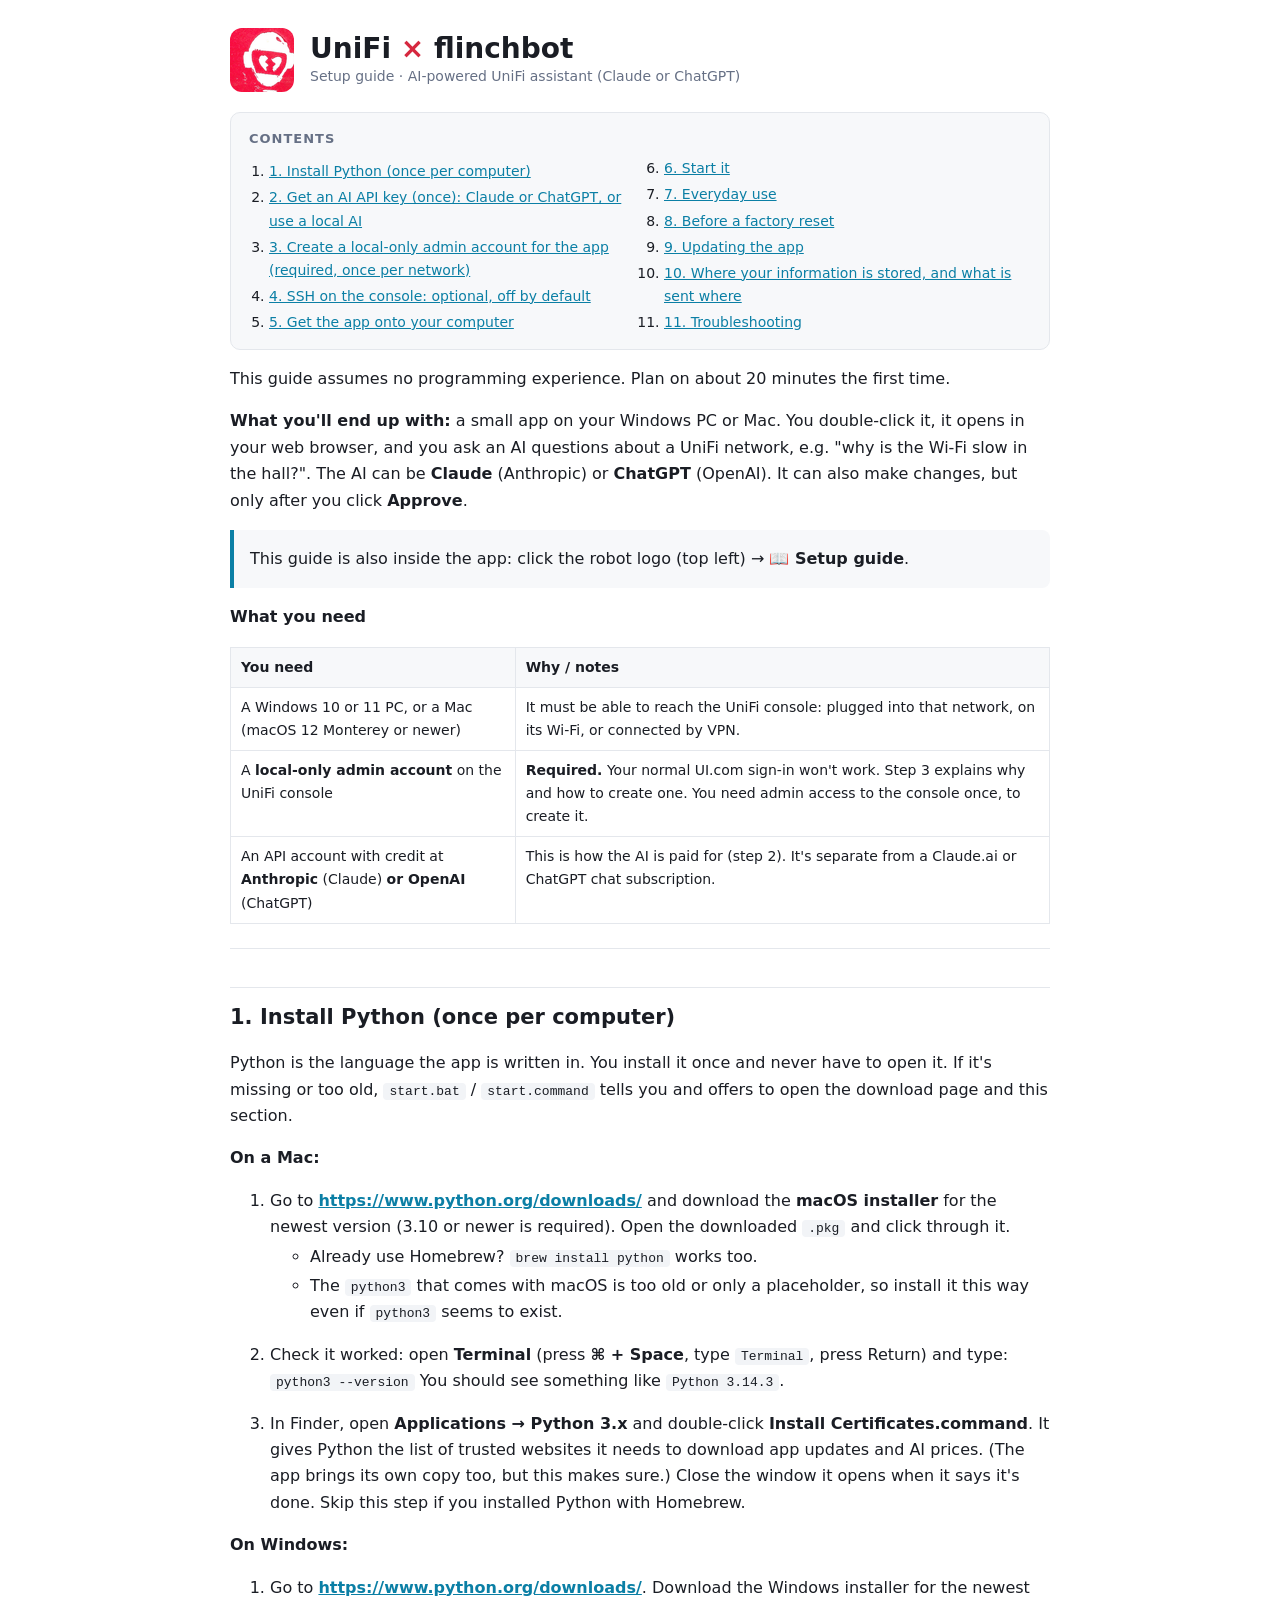
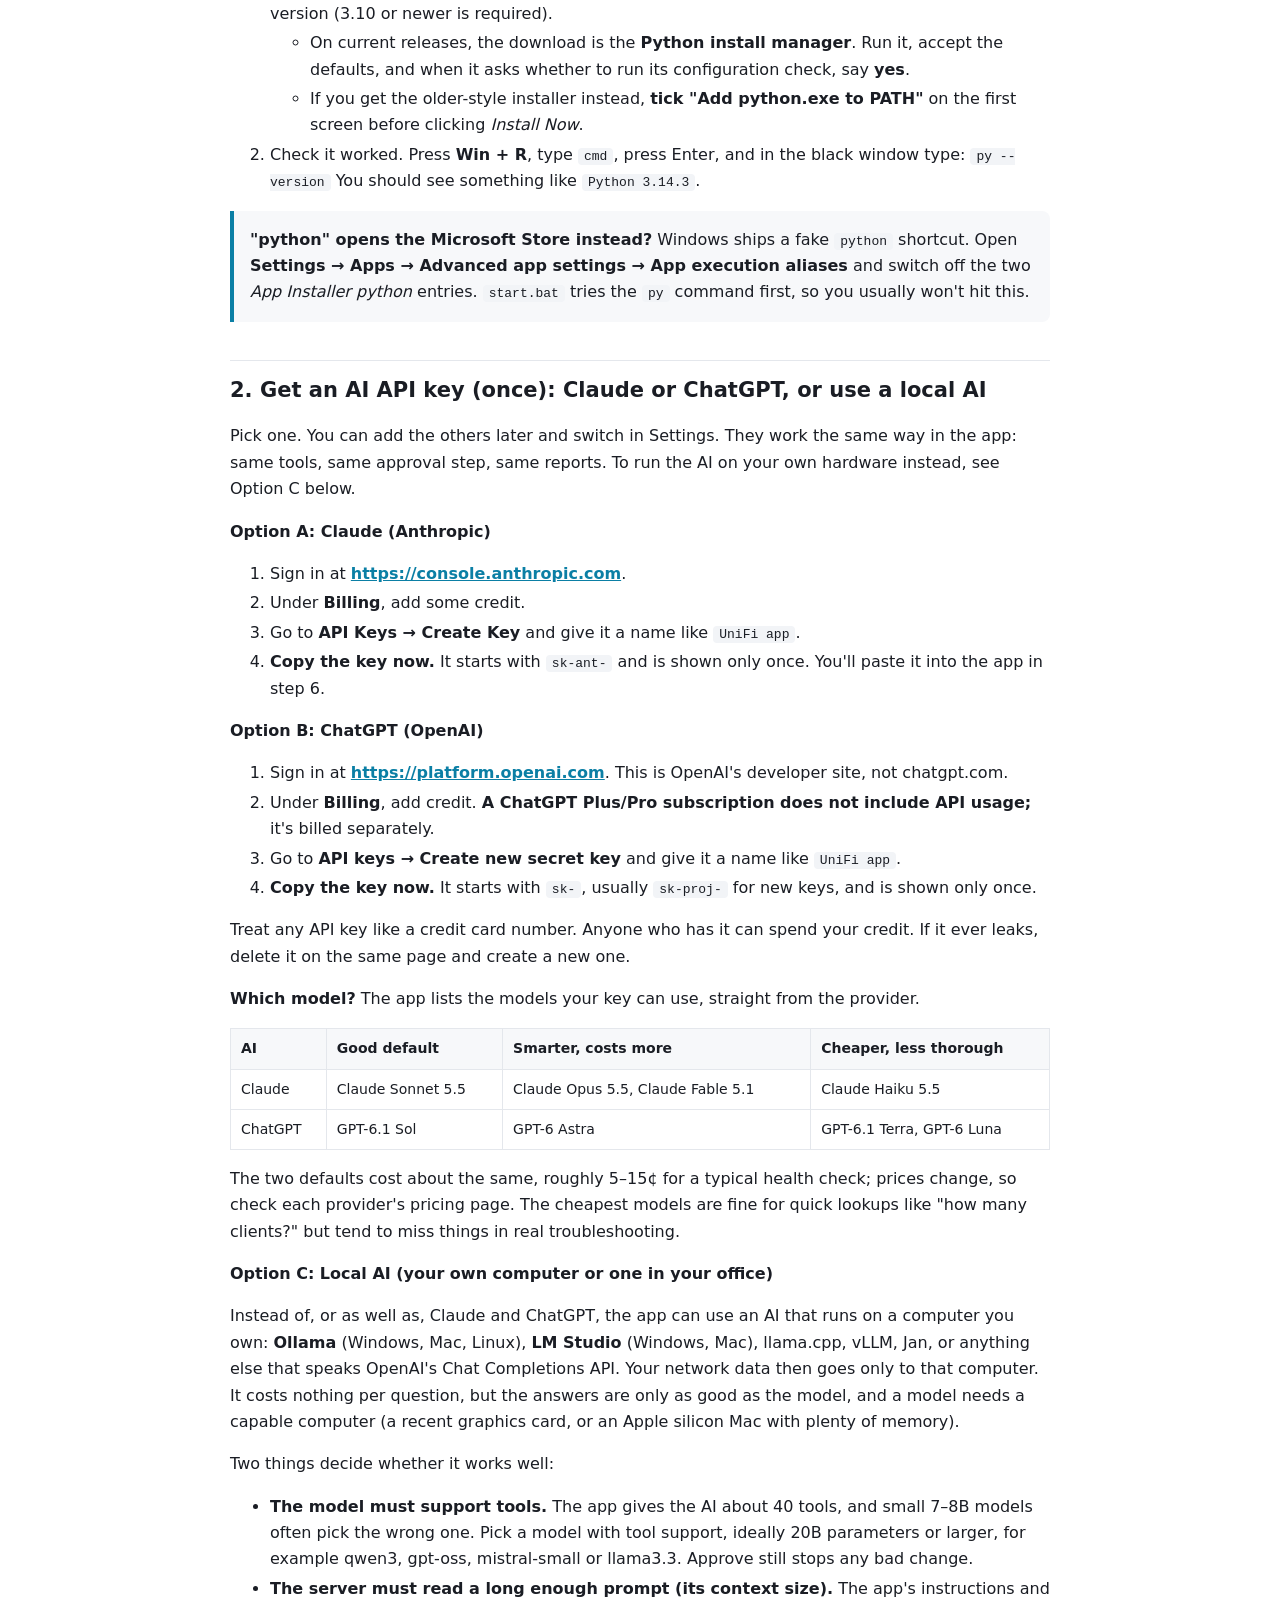
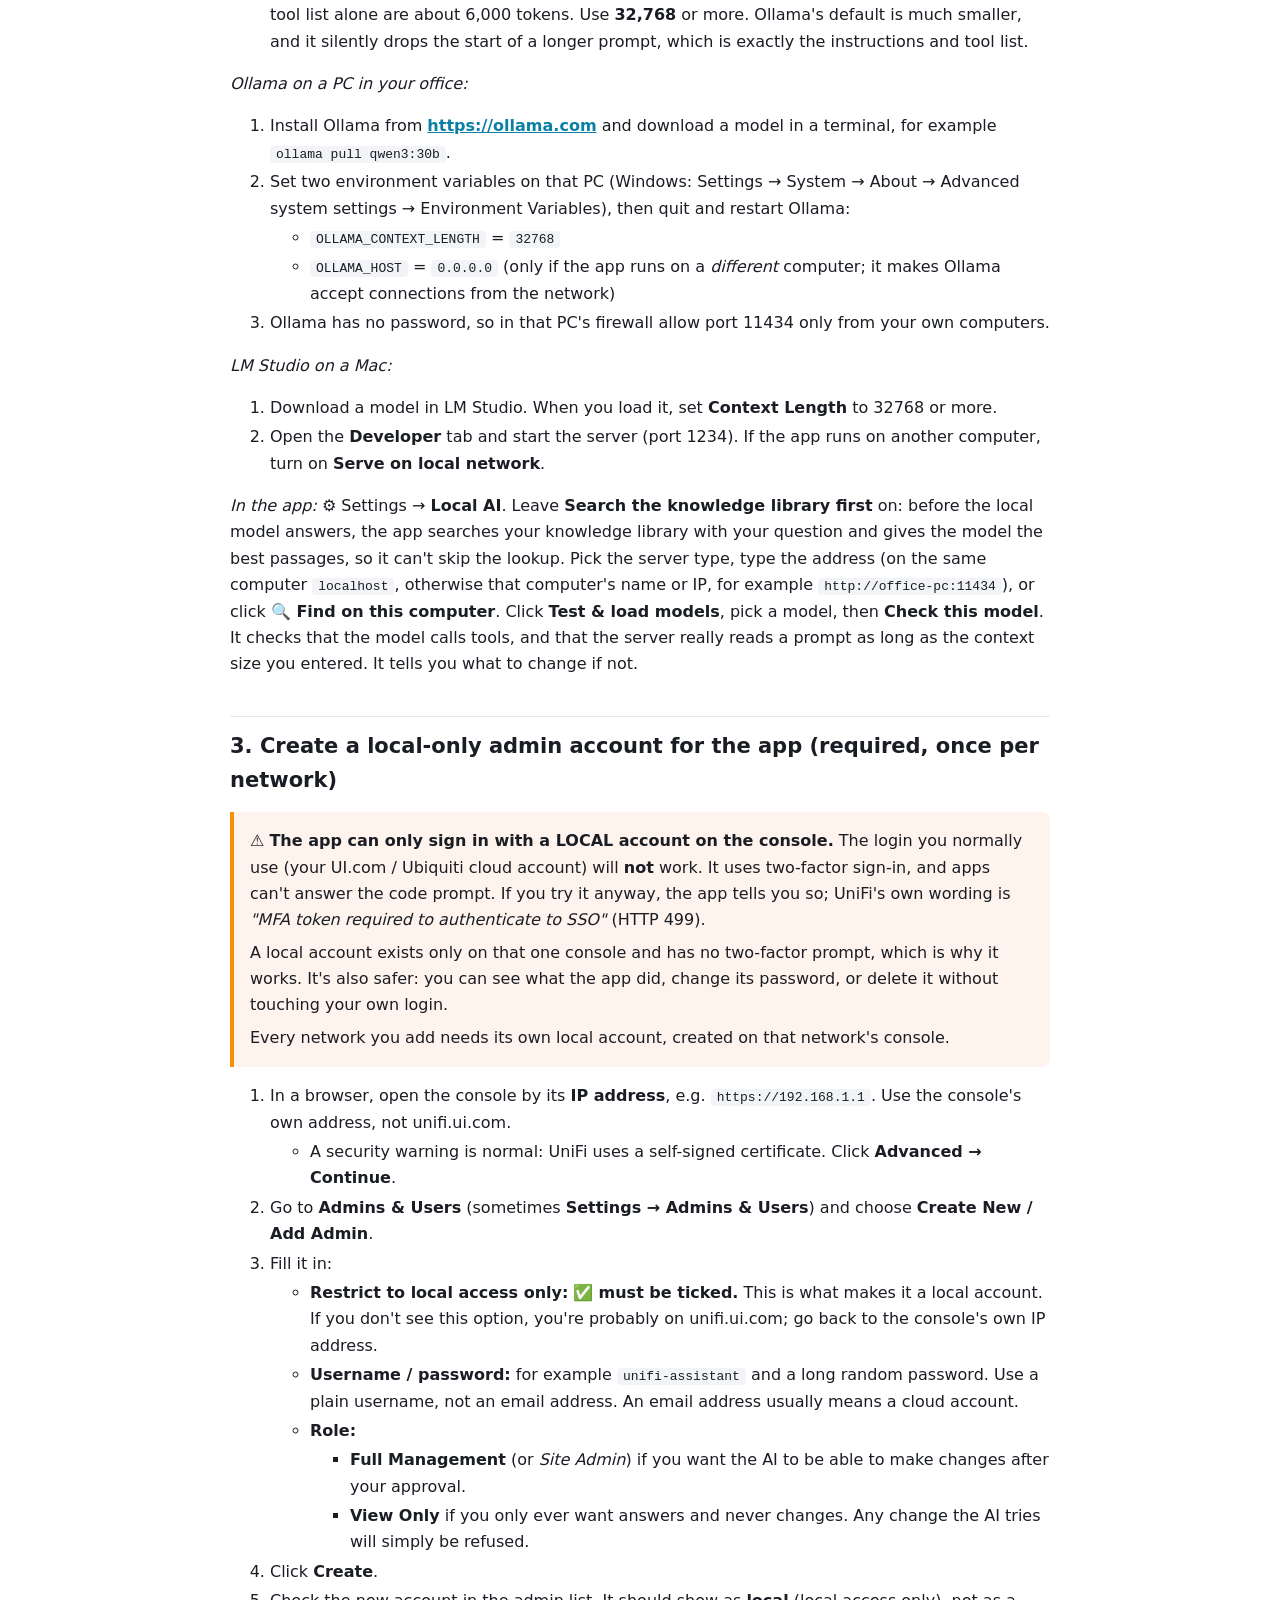
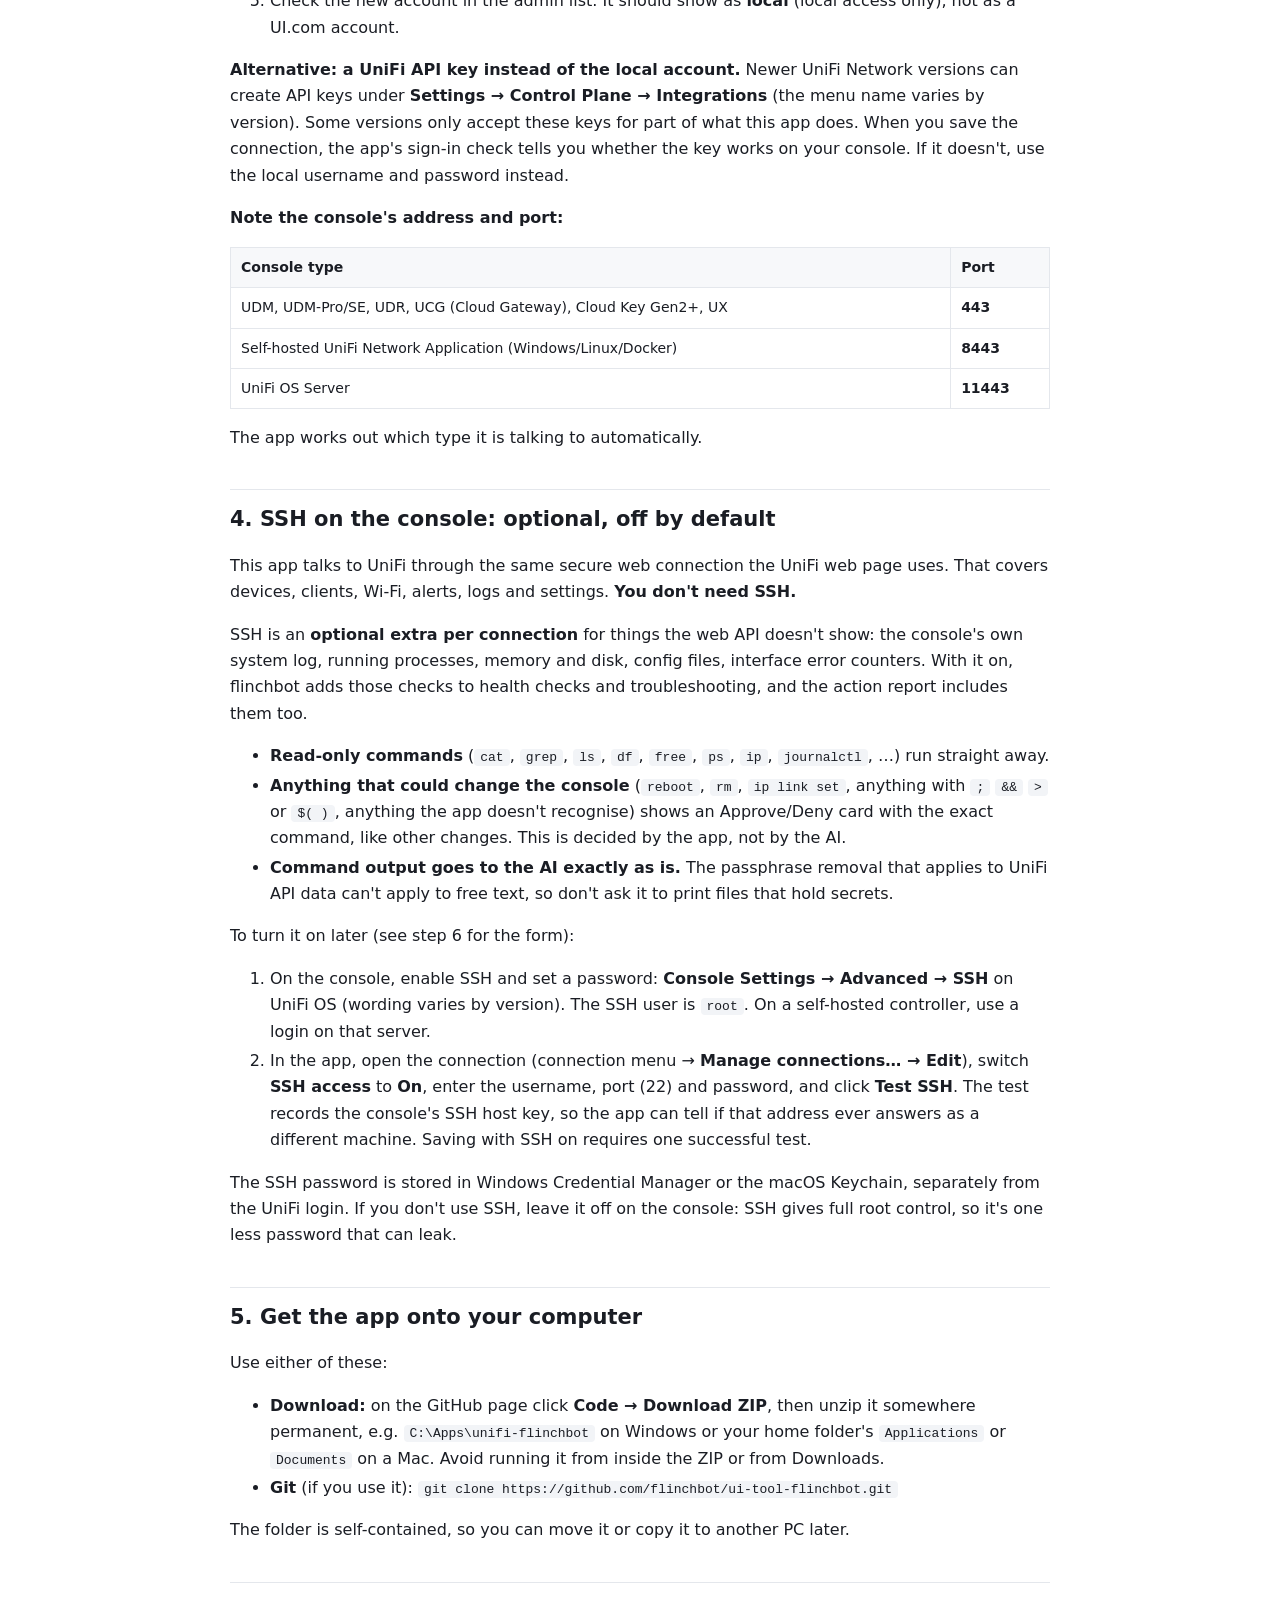
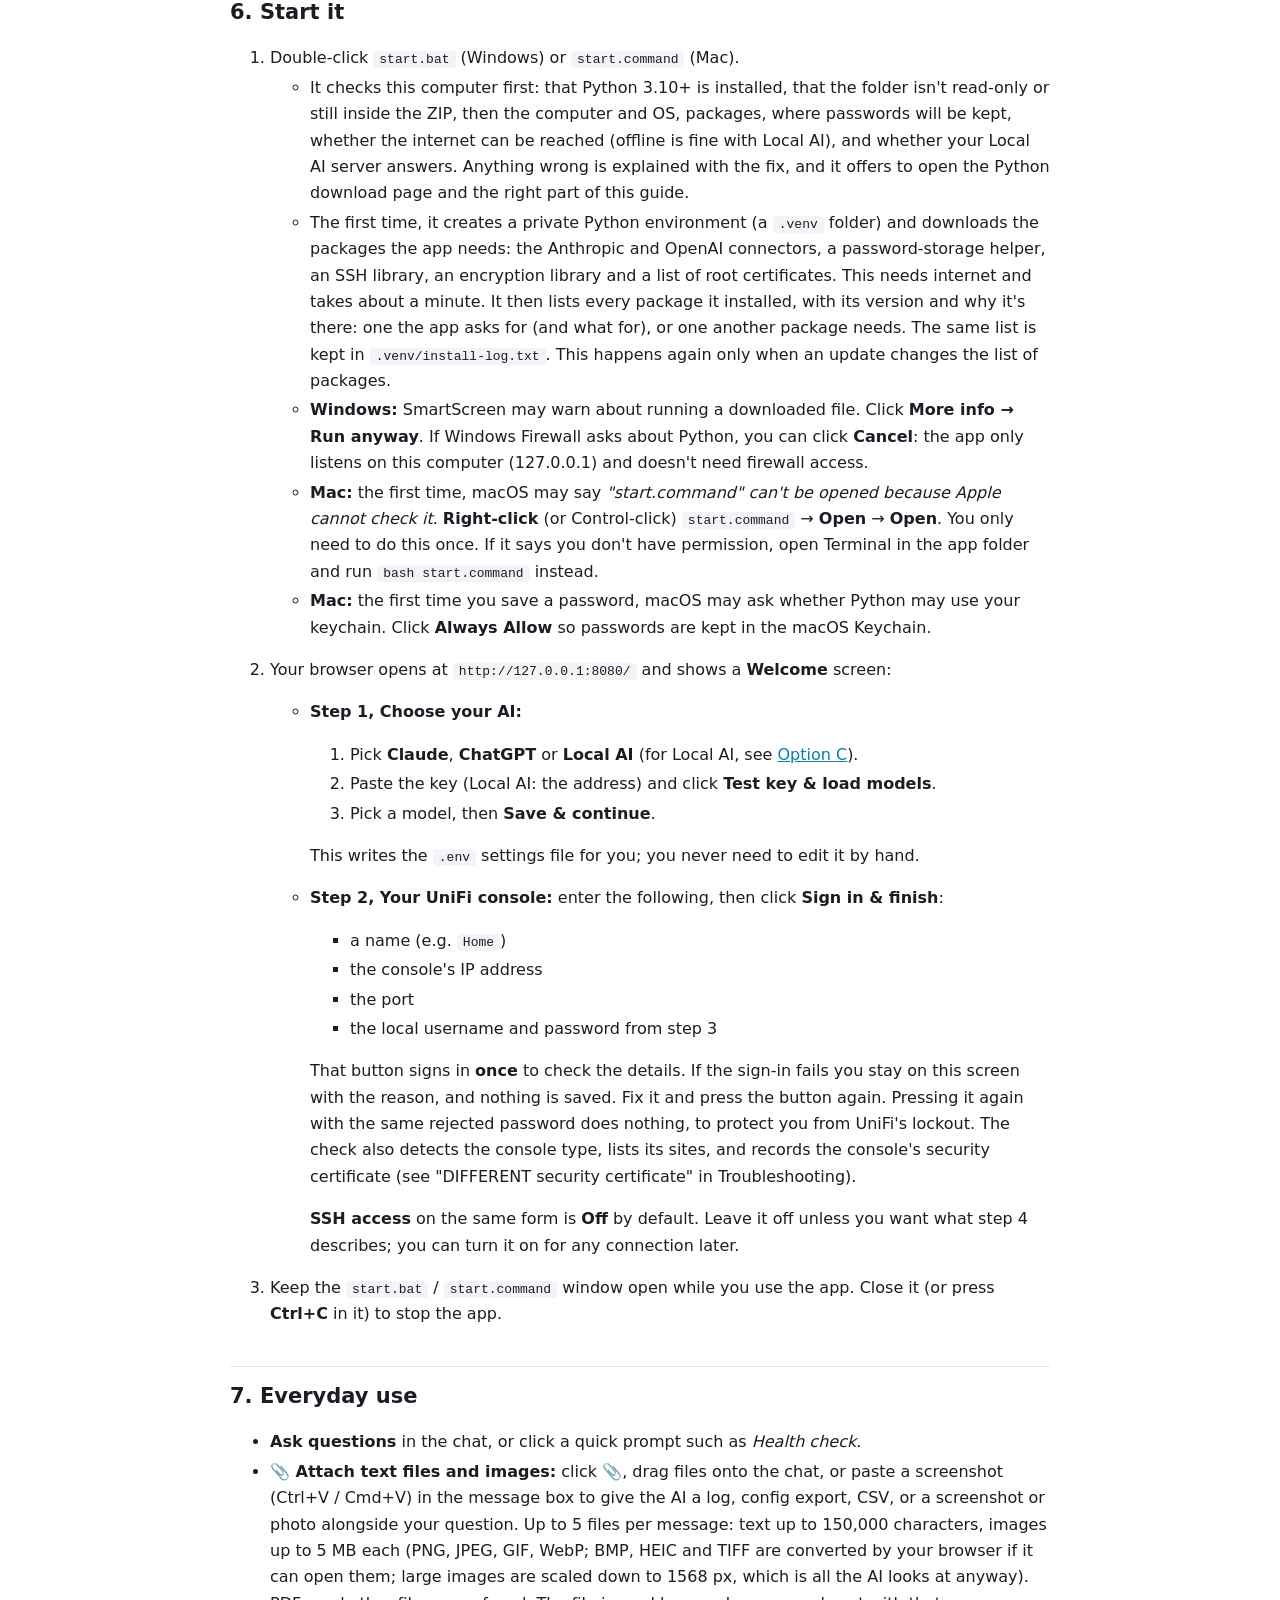
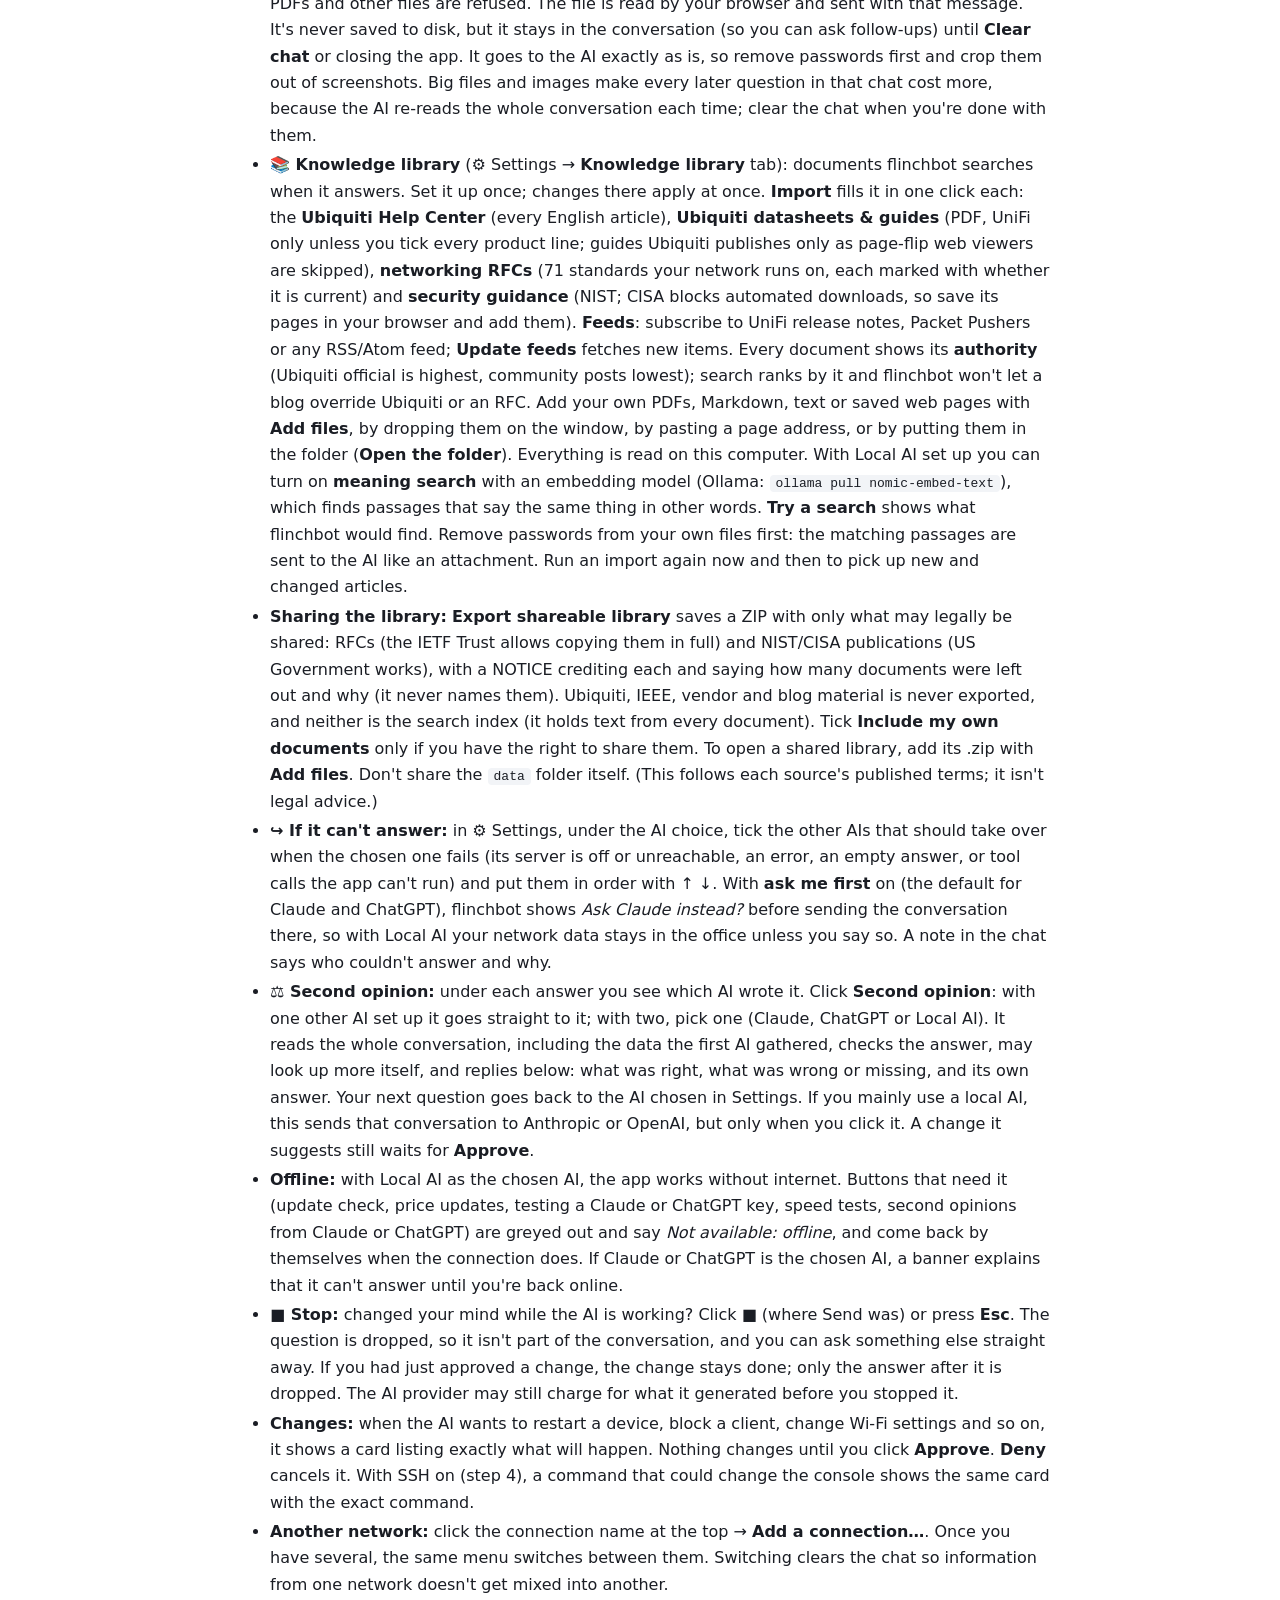
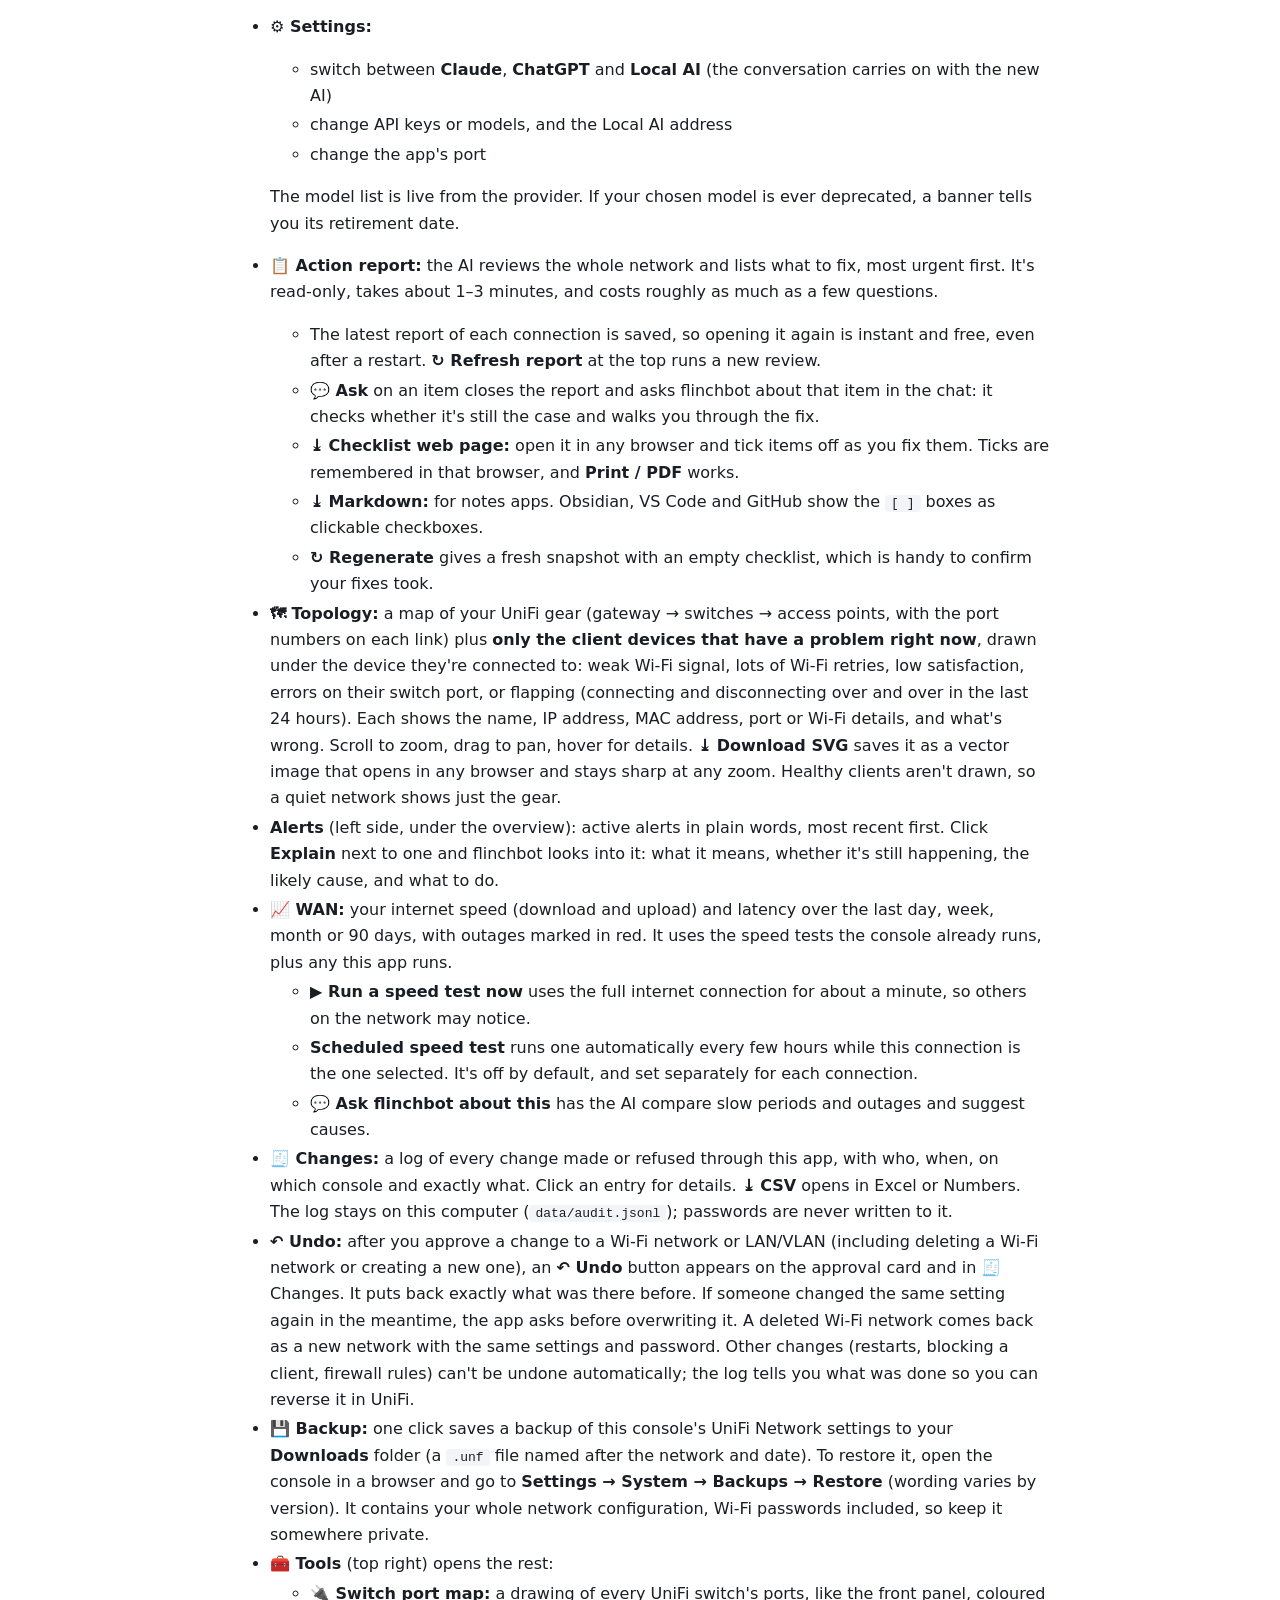
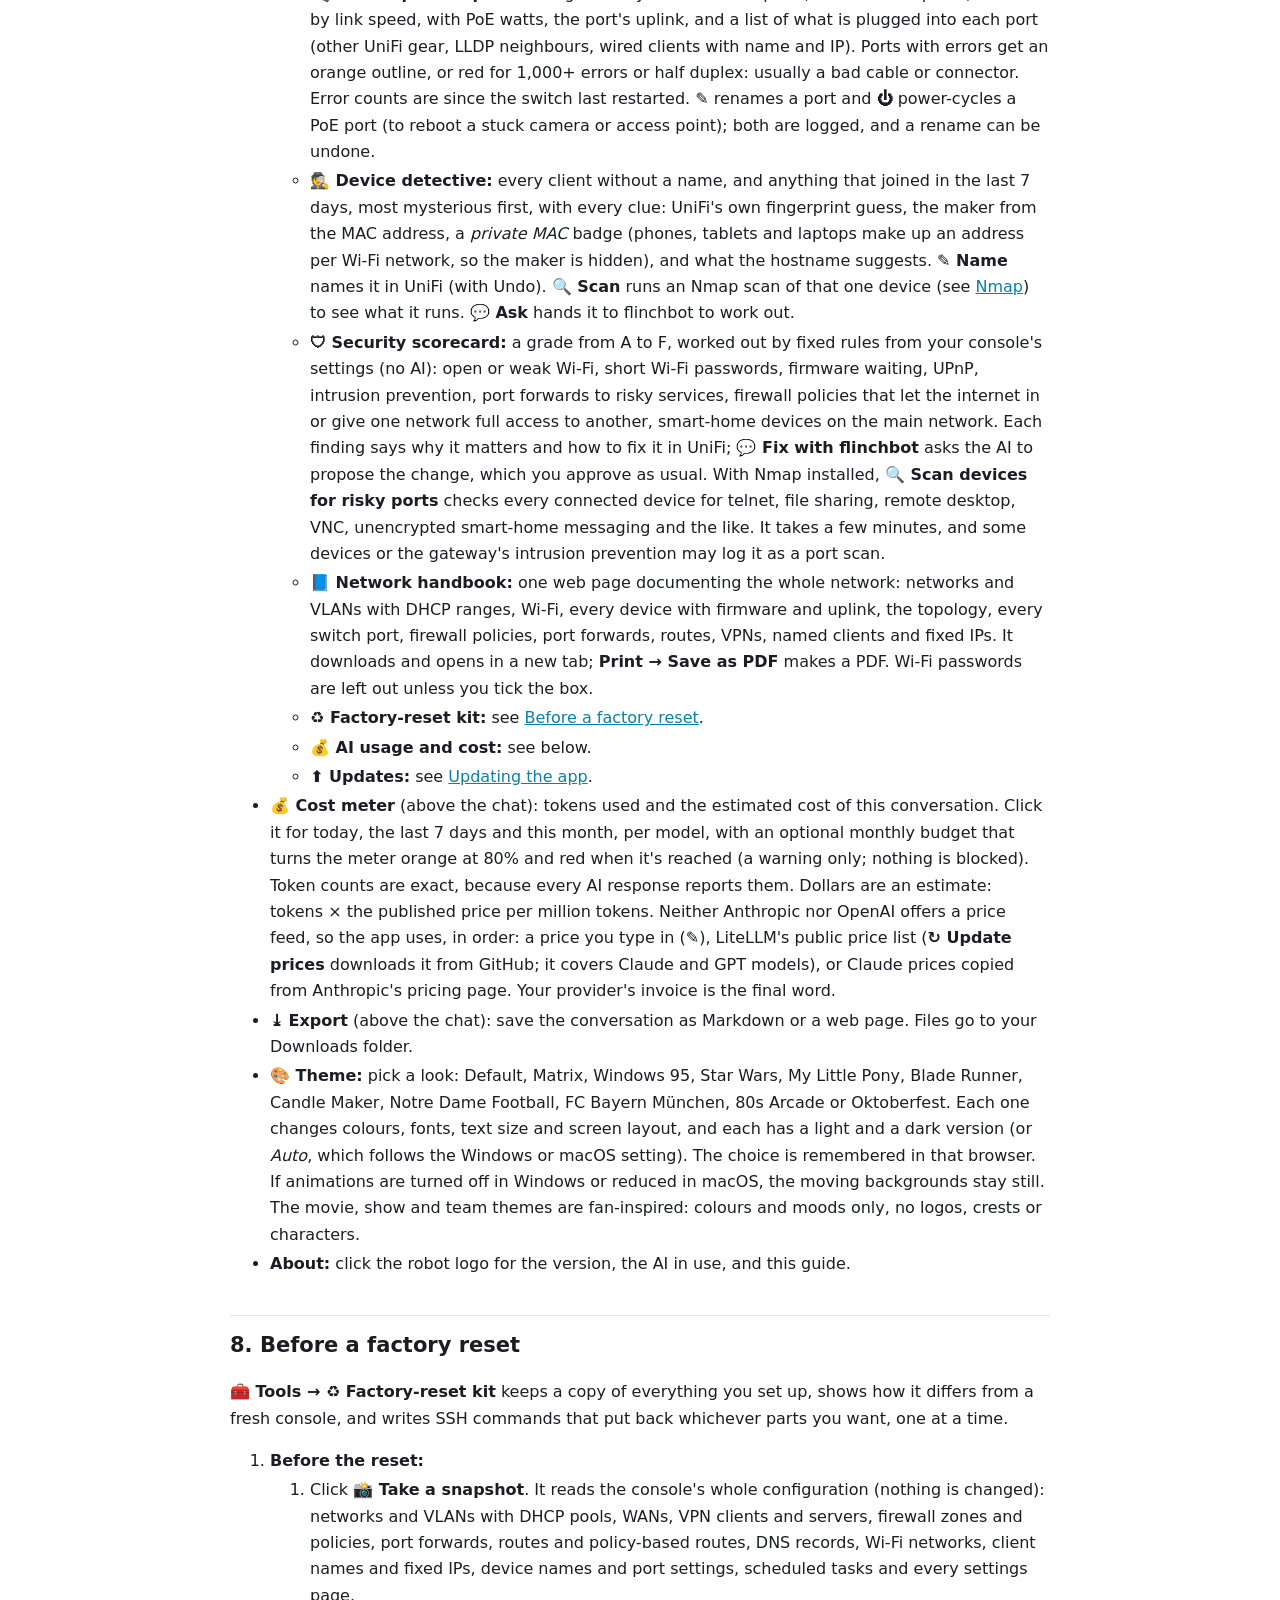
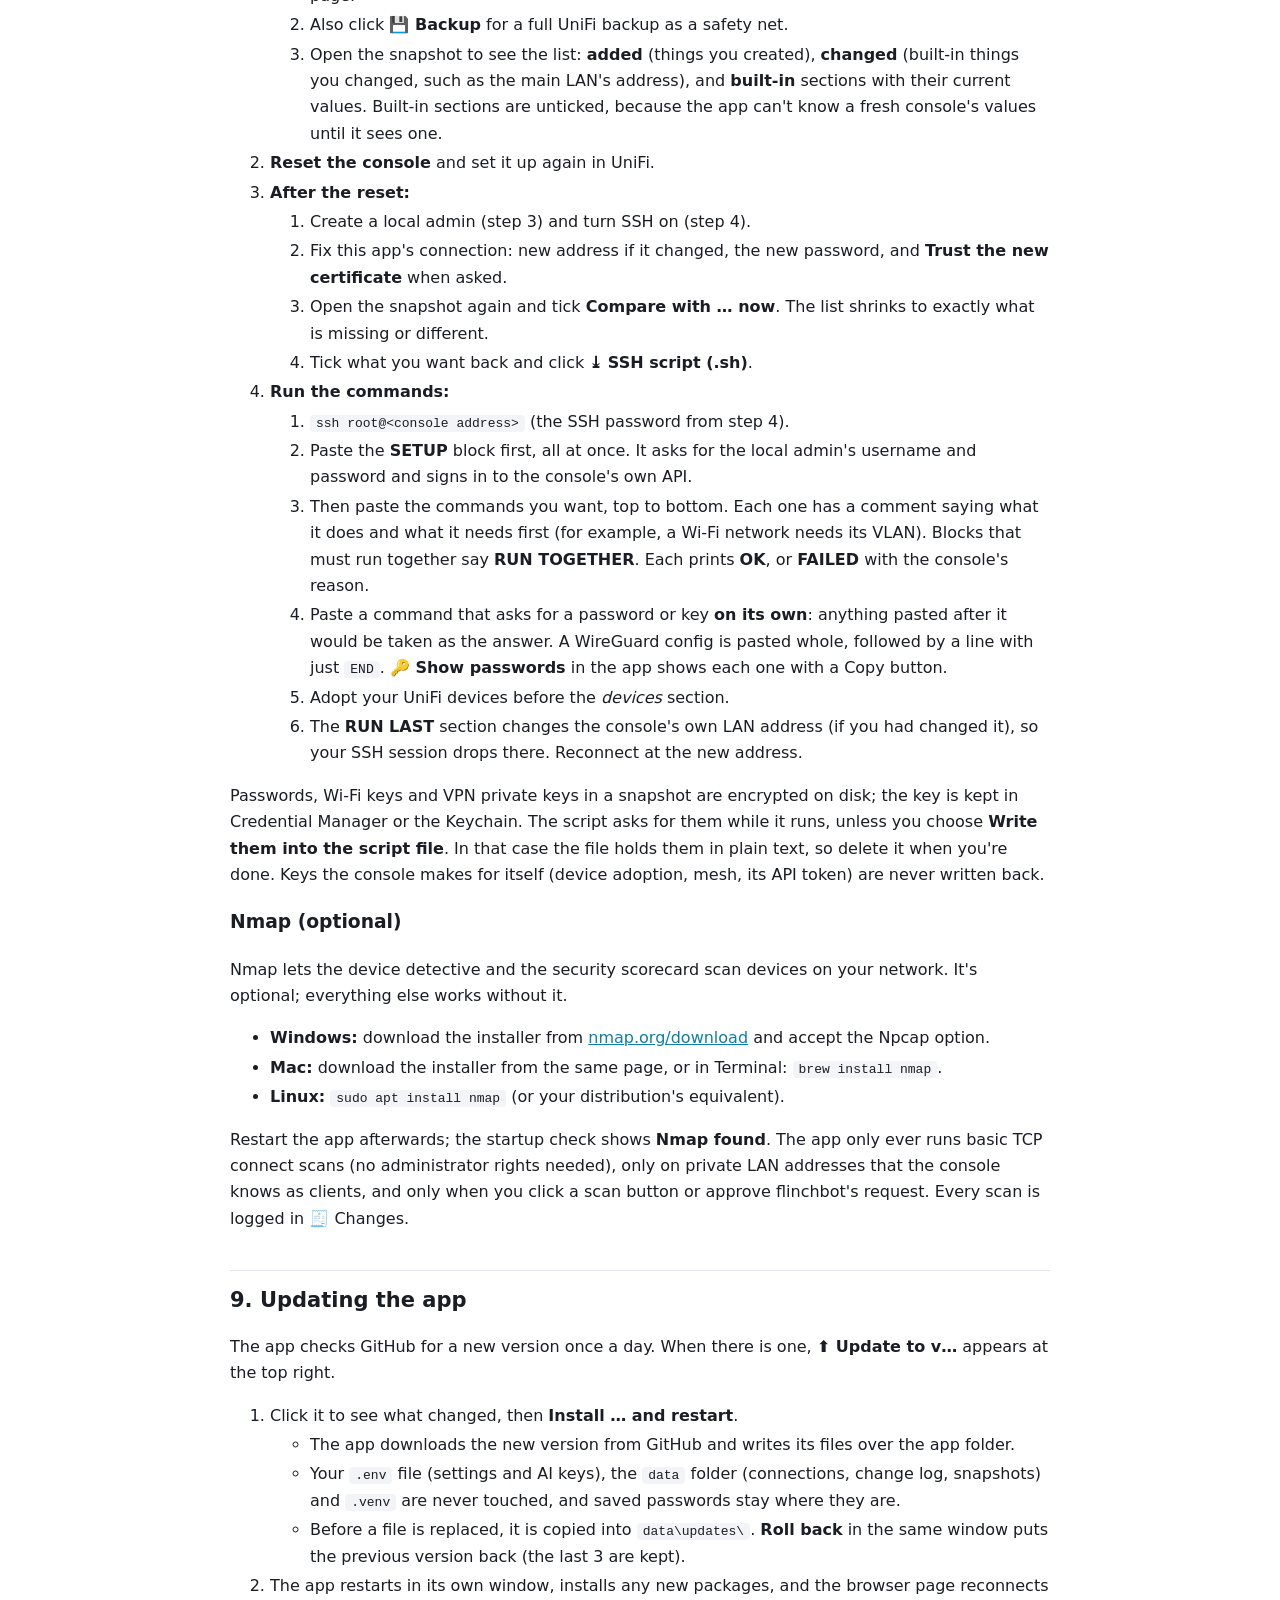
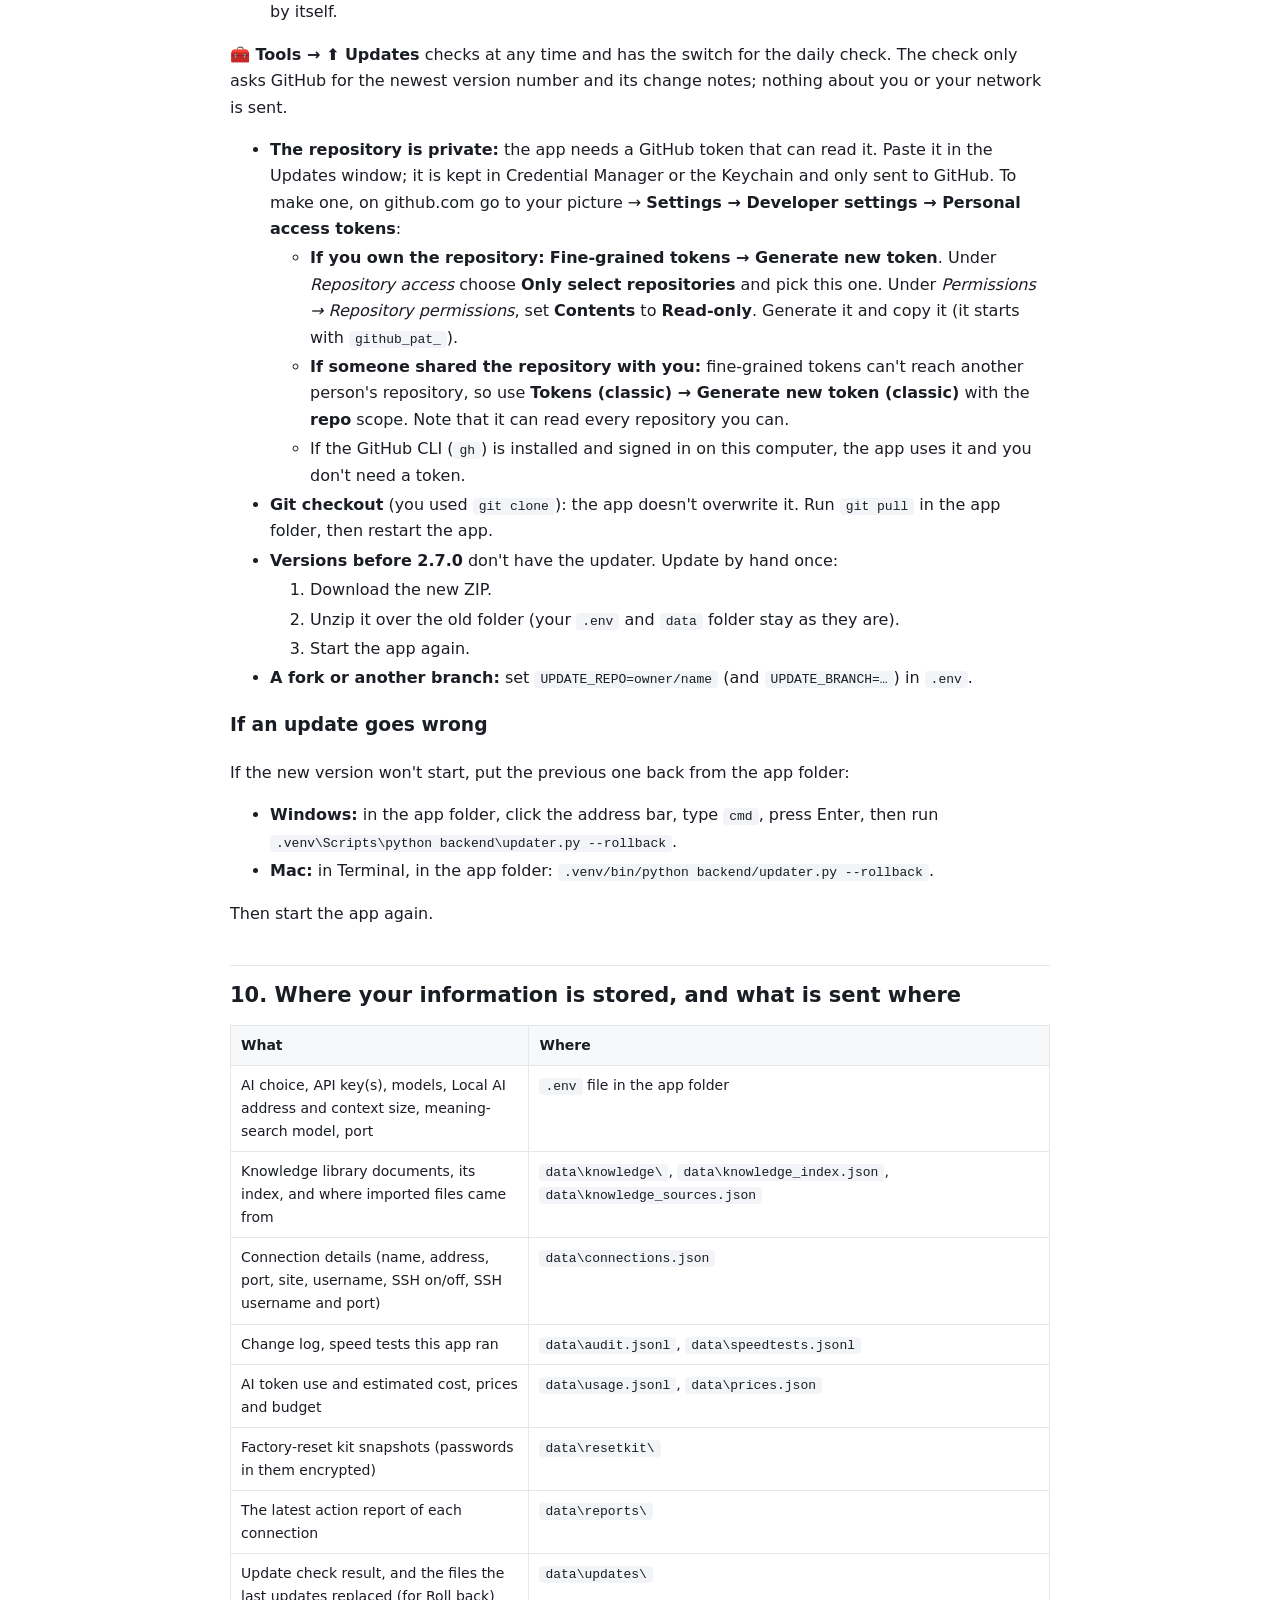
==== commit 61a3d84e: "Fix the 17 findings of the deep code review Security - SSH: the read-only check reads options the wa" ====
--- a/SETUP.html
+++ b/SETUP.html
@@ -287,7 +287,7 @@
 <li><strong>Ask questions</strong> in the chat, or click a quick prompt such as <em>Health check</em>.</li>
 <li><strong>📎 Attach text files and images:</strong> click 📎, drag files onto the chat, or paste a screenshot (Ctrl+V / Cmd+V) in the message box to give the AI a log, config export, CSV, or a screenshot or photo alongside your question. Up to 5 files per message: text up to 150,000 characters, images up to 5 MB each (PNG, JPEG, GIF, WebP; BMP, HEIC and TIFF are converted by your browser if it can open them; large images are scaled down to 1568 px, which is all the AI looks at anyway). PDFs and other files are refused. The file is read by your browser and sent with that message. It's never saved to disk, but it stays in the conversation (so you can ask follow-ups) until <strong>Clear chat</strong> or closing the app. It goes to the AI exactly as is, so remove passwords first and crop them out of screenshots. Big files and images make every later question in that chat cost more, because the AI re-reads the whole conversation each time; clear the chat when you're done with them.</li>
 <li><strong>📚 Knowledge library</strong> (⚙ Settings → <strong>Knowledge library</strong> tab): documents flinchbot searches when it answers. Set it up once; changes there apply at once. <strong>Import</strong> fills it in one click each: the <strong>Ubiquiti Help Center</strong> (every English article), <strong>Ubiquiti datasheets &amp; guides</strong> (PDF, UniFi only unless you tick every product line; guides Ubiquiti publishes only as page-flip web viewers are skipped), <strong>networking RFCs</strong> (71 standards your network runs on, each marked with whether it is current) and <strong>security guidance</strong> (NIST; CISA blocks automated downloads, so save its pages in your browser and add them). <strong>Feeds</strong>: subscribe to UniFi release notes, Packet Pushers or any RSS/Atom feed; <strong>Update feeds</strong> fetches new items. Every document shows its <strong>authority</strong> (Ubiquiti official is highest, community posts lowest); search ranks by it and flinchbot won't let a blog override Ubiquiti or an RFC. Add your own PDFs, Markdown, text or saved web pages with <strong>Add files</strong>, by dropping them on the window, by pasting a page address, or by putting them in the folder (<strong>Open the folder</strong>). Everything is read on this computer. With Local AI set up you can turn on <strong>meaning search</strong> with an embedding model (Ollama: <code>ollama pull nomic-embed-text</code>), which finds passages that say the same thing in other words. <strong>Try a search</strong> shows what flinchbot would find. Remove passwords from your own files first: the matching passages are sent to the AI like an attachment. Run an import again now and then to pick up new and changed articles.</li>
-<li><strong>Sharing the library:</strong> <strong>Export shareable library</strong> saves a ZIP with only what may legally be shared: RFCs (the IETF Trust allows copying them in full) and NIST/CISA publications (US Government works), with a NOTICE crediting each and listing what was left out and why. Ubiquiti, IEEE, vendor and blog material is never exported, and neither is the search index (it holds text from every document). Tick <strong>Include my own documents</strong> only if you have the right to share them. To open a shared library, add its .zip with <strong>Add files</strong>. Don't share the <code>data</code> folder itself. (This follows each source's published terms; it isn't legal advice.)</li>
+<li><strong>Sharing the library:</strong> <strong>Export shareable library</strong> saves a ZIP with only what may legally be shared: RFCs (the IETF Trust allows copying them in full) and NIST/CISA publications (US Government works), with a NOTICE crediting each and saying how many documents were left out and why (it never names them). Ubiquiti, IEEE, vendor and blog material is never exported, and neither is the search index (it holds text from every document). Tick <strong>Include my own documents</strong> only if you have the right to share them. To open a shared library, add its .zip with <strong>Add files</strong>. Don't share the <code>data</code> folder itself. (This follows each source's published terms; it isn't legal advice.)</li>
 <li><strong>↪ If it can't answer:</strong> in ⚙ Settings, under the AI choice, tick the other AIs that should take over when the chosen one fails (its server is off or unreachable, an error, an empty answer, or tool calls the app can't run) and put them in order with ↑ ↓. With <strong>ask me first</strong> on (the default for Claude and ChatGPT), flinchbot shows <em>Ask Claude instead?</em> before sending the conversation there, so with Local AI your network data stays in the office unless you say so. A note in the chat says who couldn't answer and why.</li>
 <li><strong>⚖ Second opinion:</strong> under each answer you see which AI wrote it. Click <strong>Second opinion</strong>: with one other AI set up it goes straight to it; with two, pick one (Claude, ChatGPT or Local AI). It reads the whole conversation, including the data the first AI gathered, checks the answer, may look up more itself, and replies below: what was right, what was wrong or missing, and its own answer. Your next question goes back to the AI chosen in Settings. If you mainly use a local AI, this sends that conversation to Anthropic or OpenAI, but only when you click it. A change it suggests still waits for <strong>Approve</strong>.</li>
 <li><strong>Offline:</strong> with Local AI as the chosen AI, the app works without internet. Buttons that need it (update check, price updates, testing a Claude or ChatGPT key, speed tests, second opinions from Claude or ChatGPT) are greyed out and say <em>Not available: offline</em>, and come back by themselves when the connection does. If Claude or ChatGPT is the chosen AI, a banner explains that it can't answer until you're back online.</li>
@@ -555,11 +555,11 @@
 </tr>
 <tr>
 <td><em>"DIFFERENT security certificate"</em></td>
-<td>The address now answers with a different console certificate. Typical causes: a factory reset, a replaced console, or being on a different network where that IP belongs to something else. If you're sure it's your console, open the connection and click <strong>Trust new certificate</strong>.</td>
+<td>The address now answers with a different console certificate. Typical causes: a factory reset, a replaced console, or being on a different network where that IP belongs to something else. Nothing is sent to it until you decide. If you're sure it's your console, open the connection and click <strong>Trust new certificate</strong> (or <strong>Test</strong>): the app shows the new fingerprint and signs in only to a console presenting exactly that one.</td>
 </tr>
 <tr>
 <td><em>"DIFFERENT SSH host key"</em></td>
-<td>Same idea for SSH. If you're sure it's your console, open the connection, click <strong>Test SSH</strong>, and save.</td>
+<td>Same idea for SSH; the password isn't sent. If you're sure it's your console, open the connection, click <strong>Test SSH</strong>, accept the new key it shows, and save.</td>
 </tr>
 <tr>
 <td><em>"SSH login as 'root' was rejected"</em></td>
